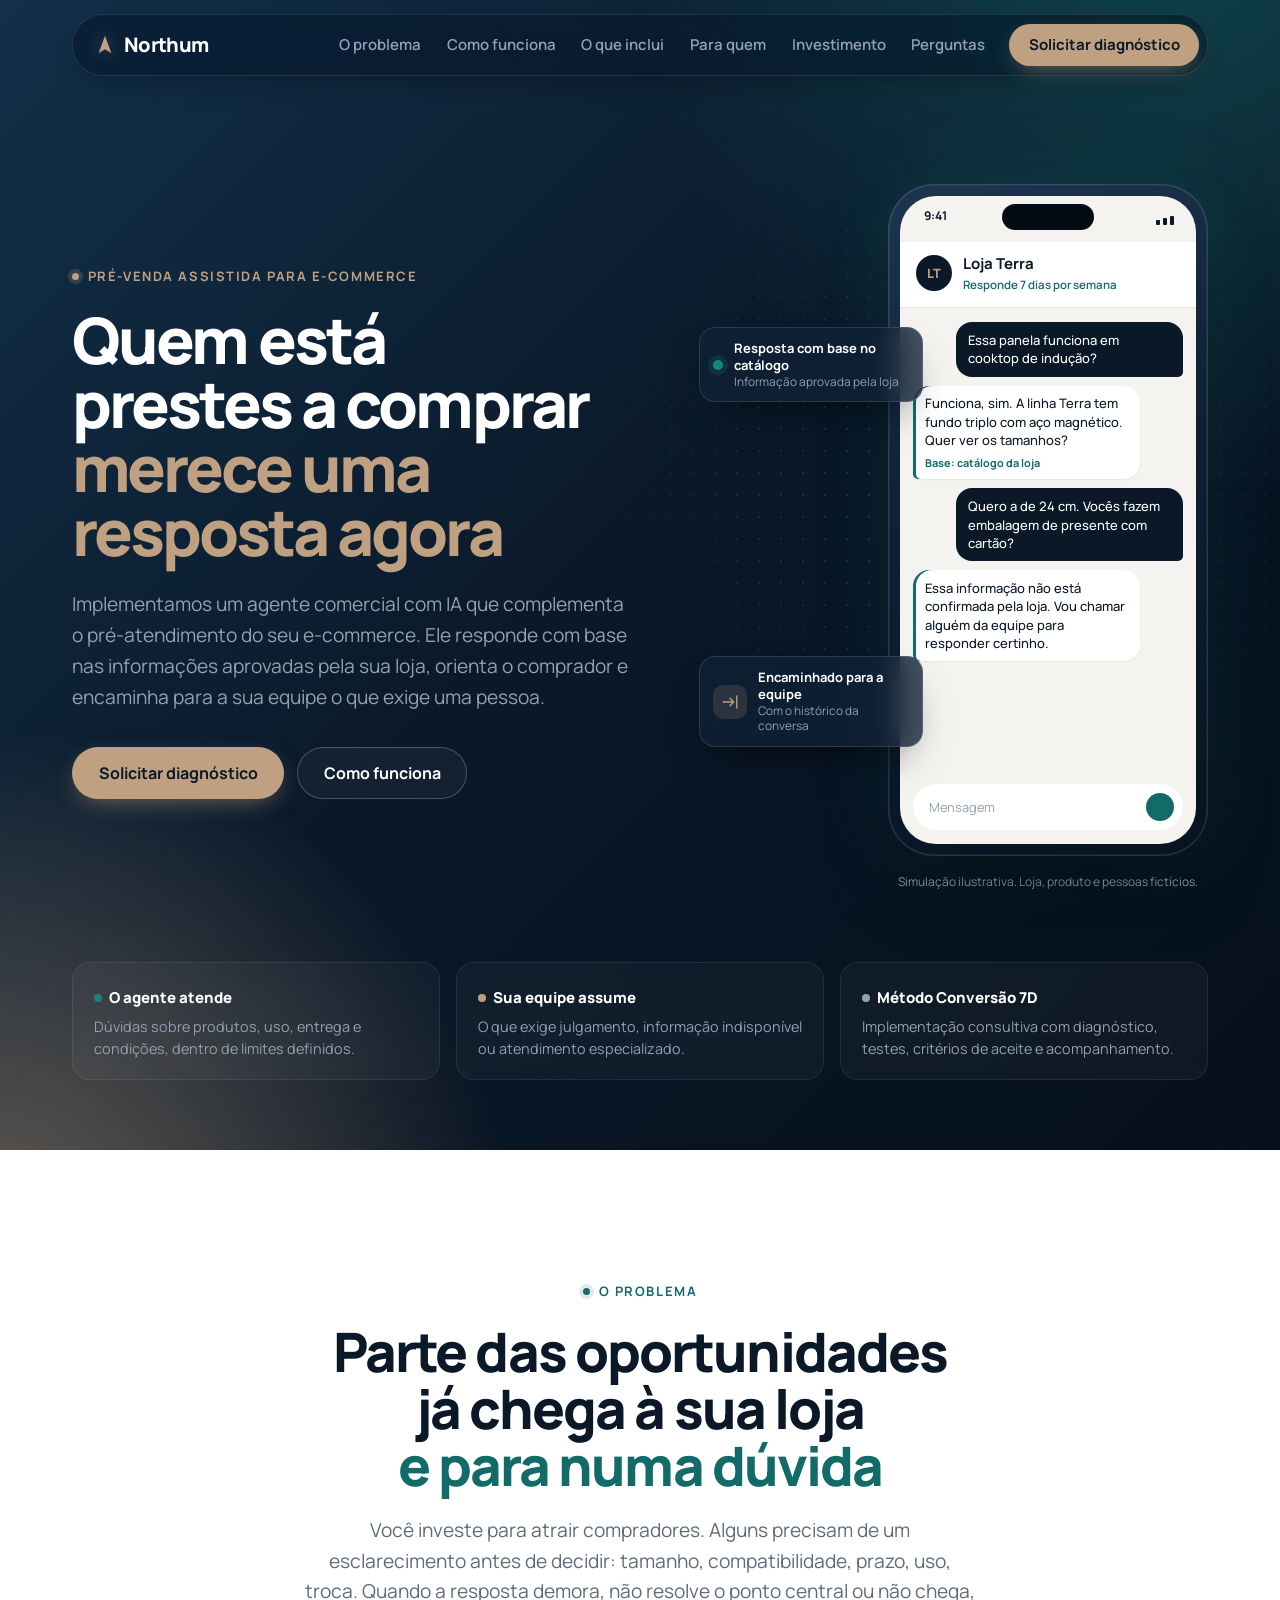
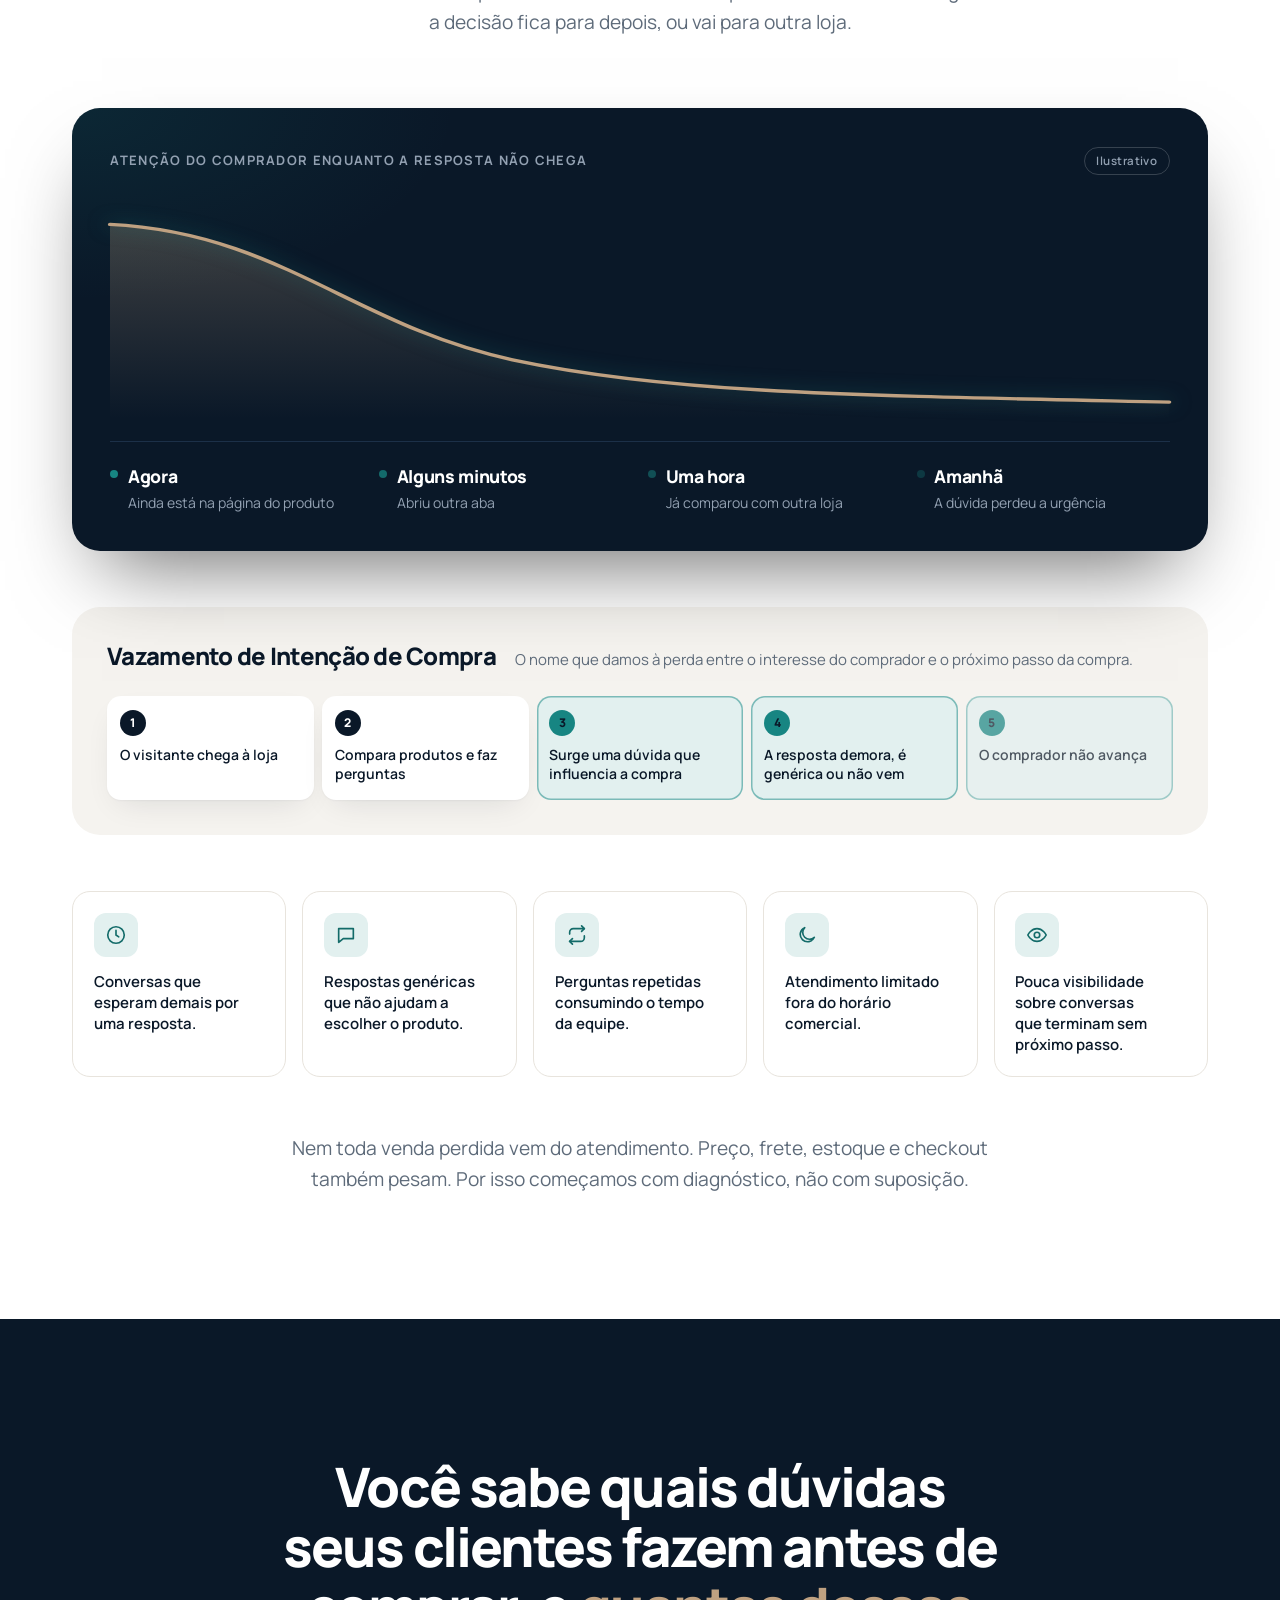
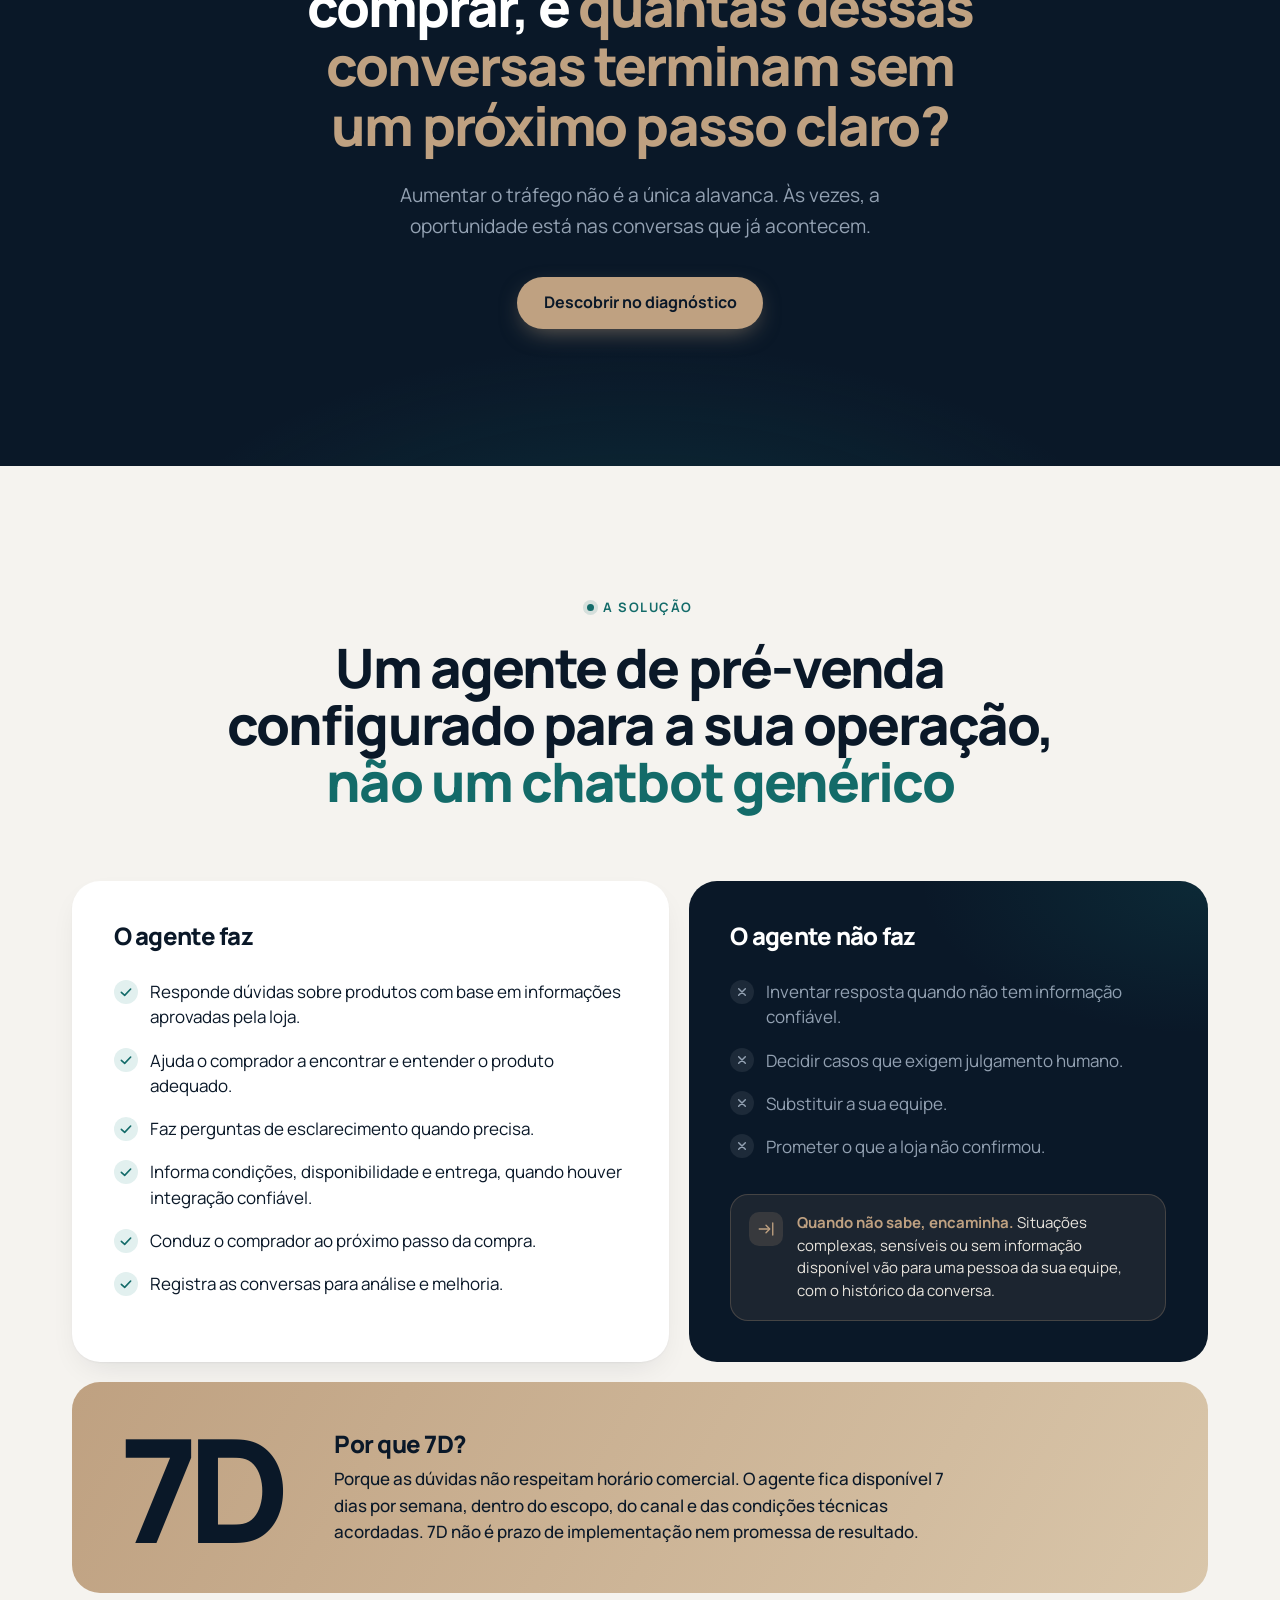
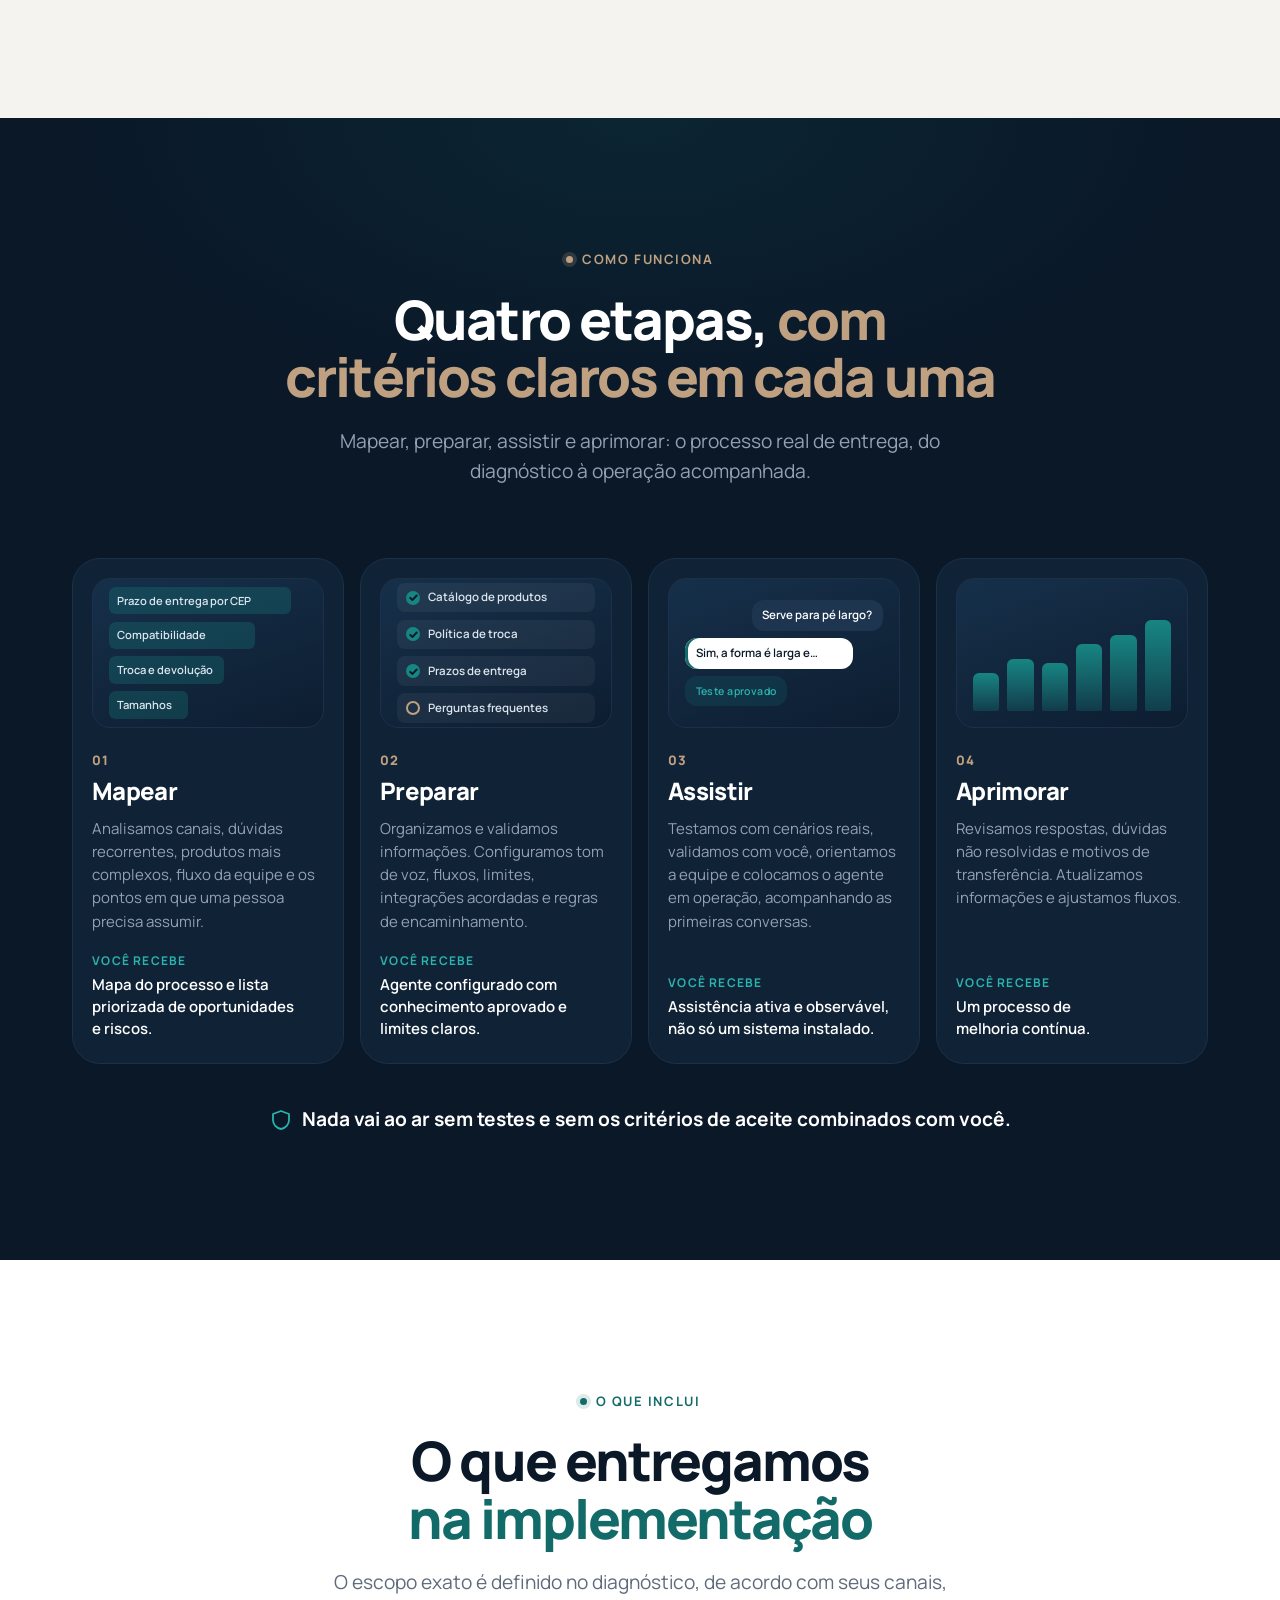
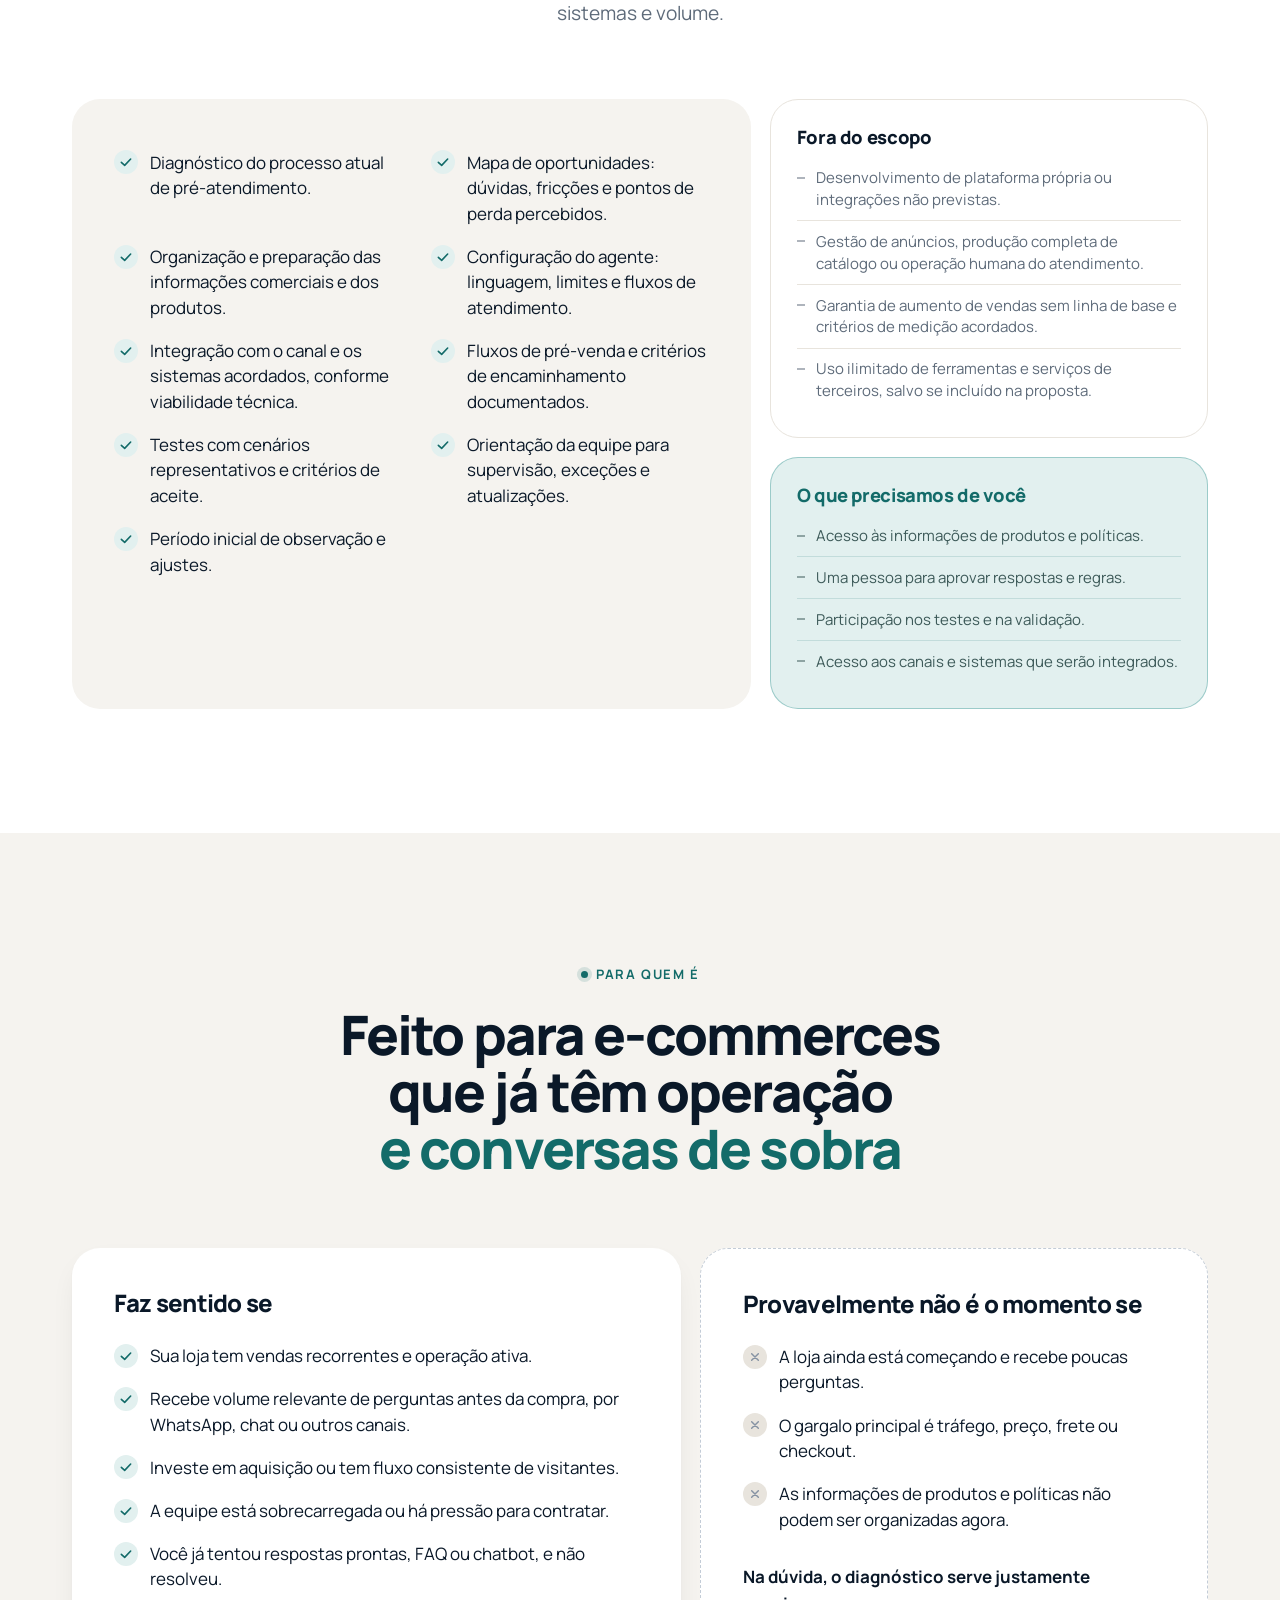
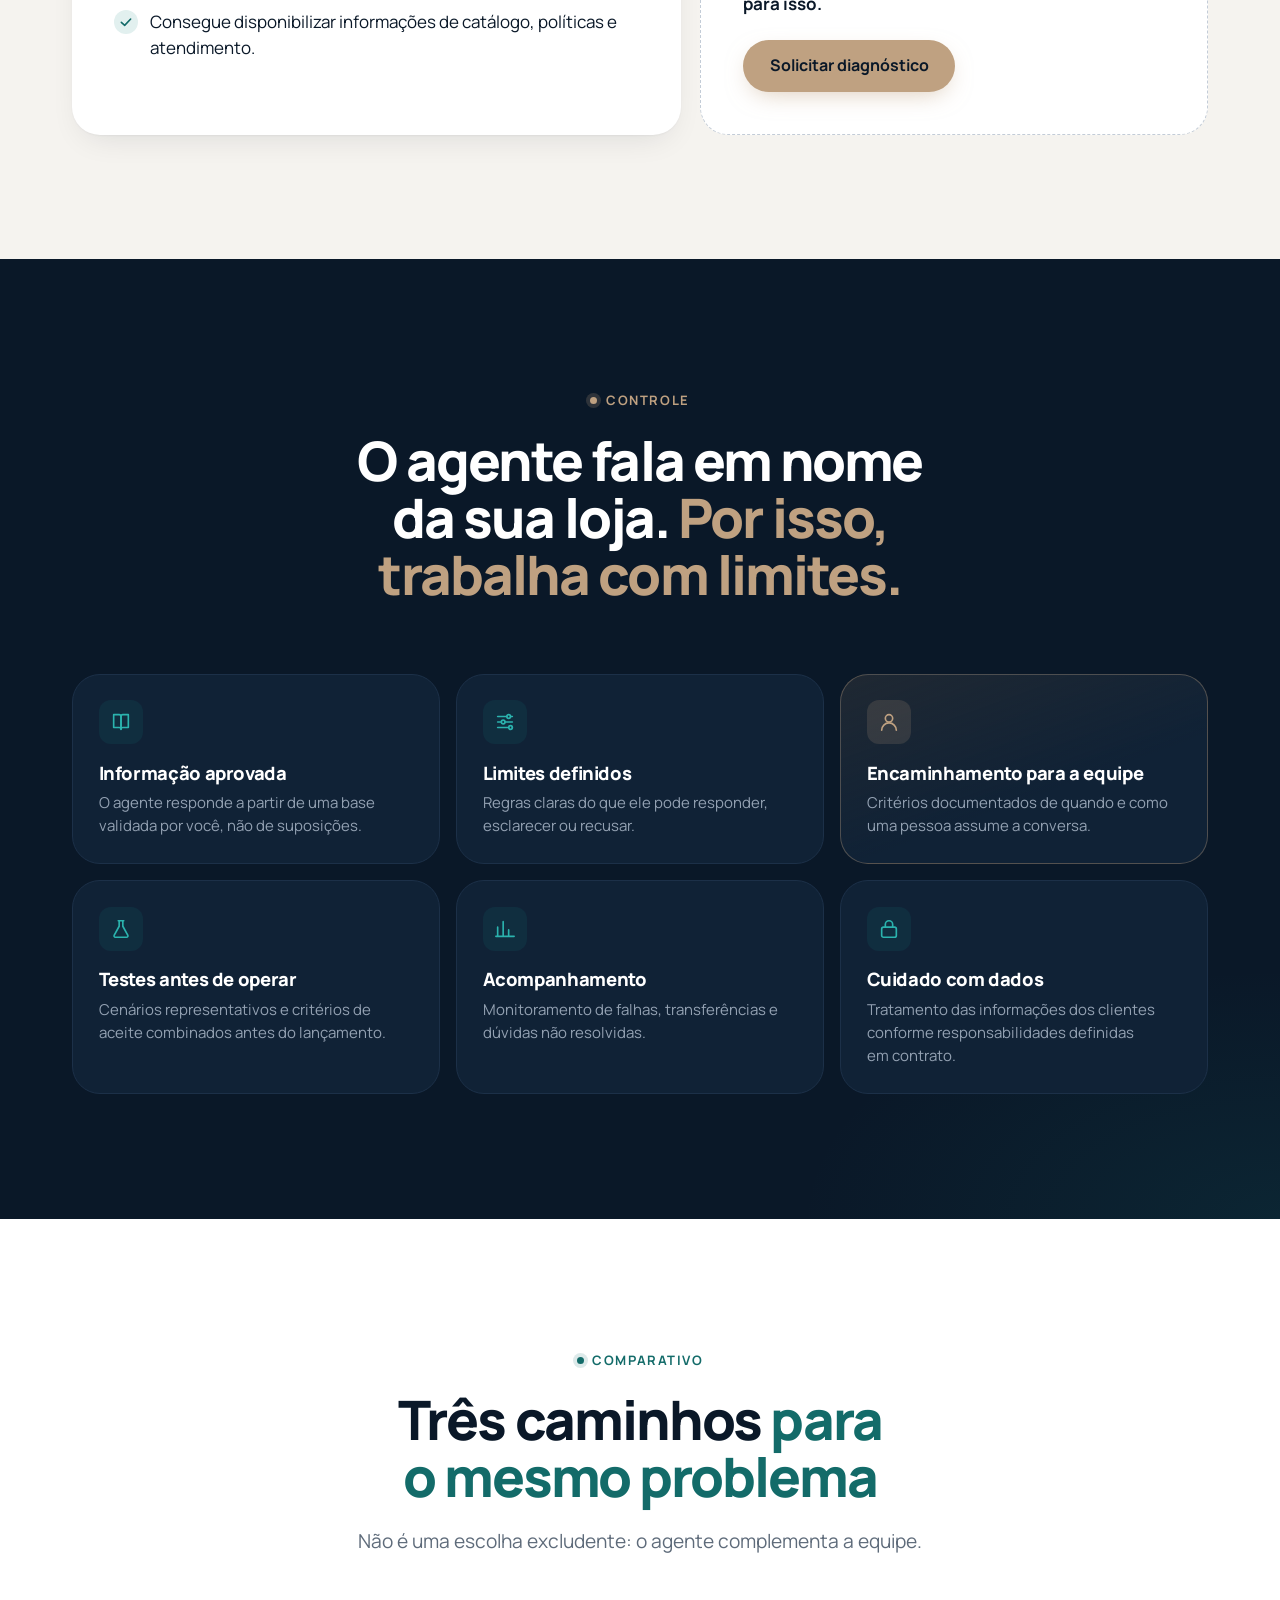
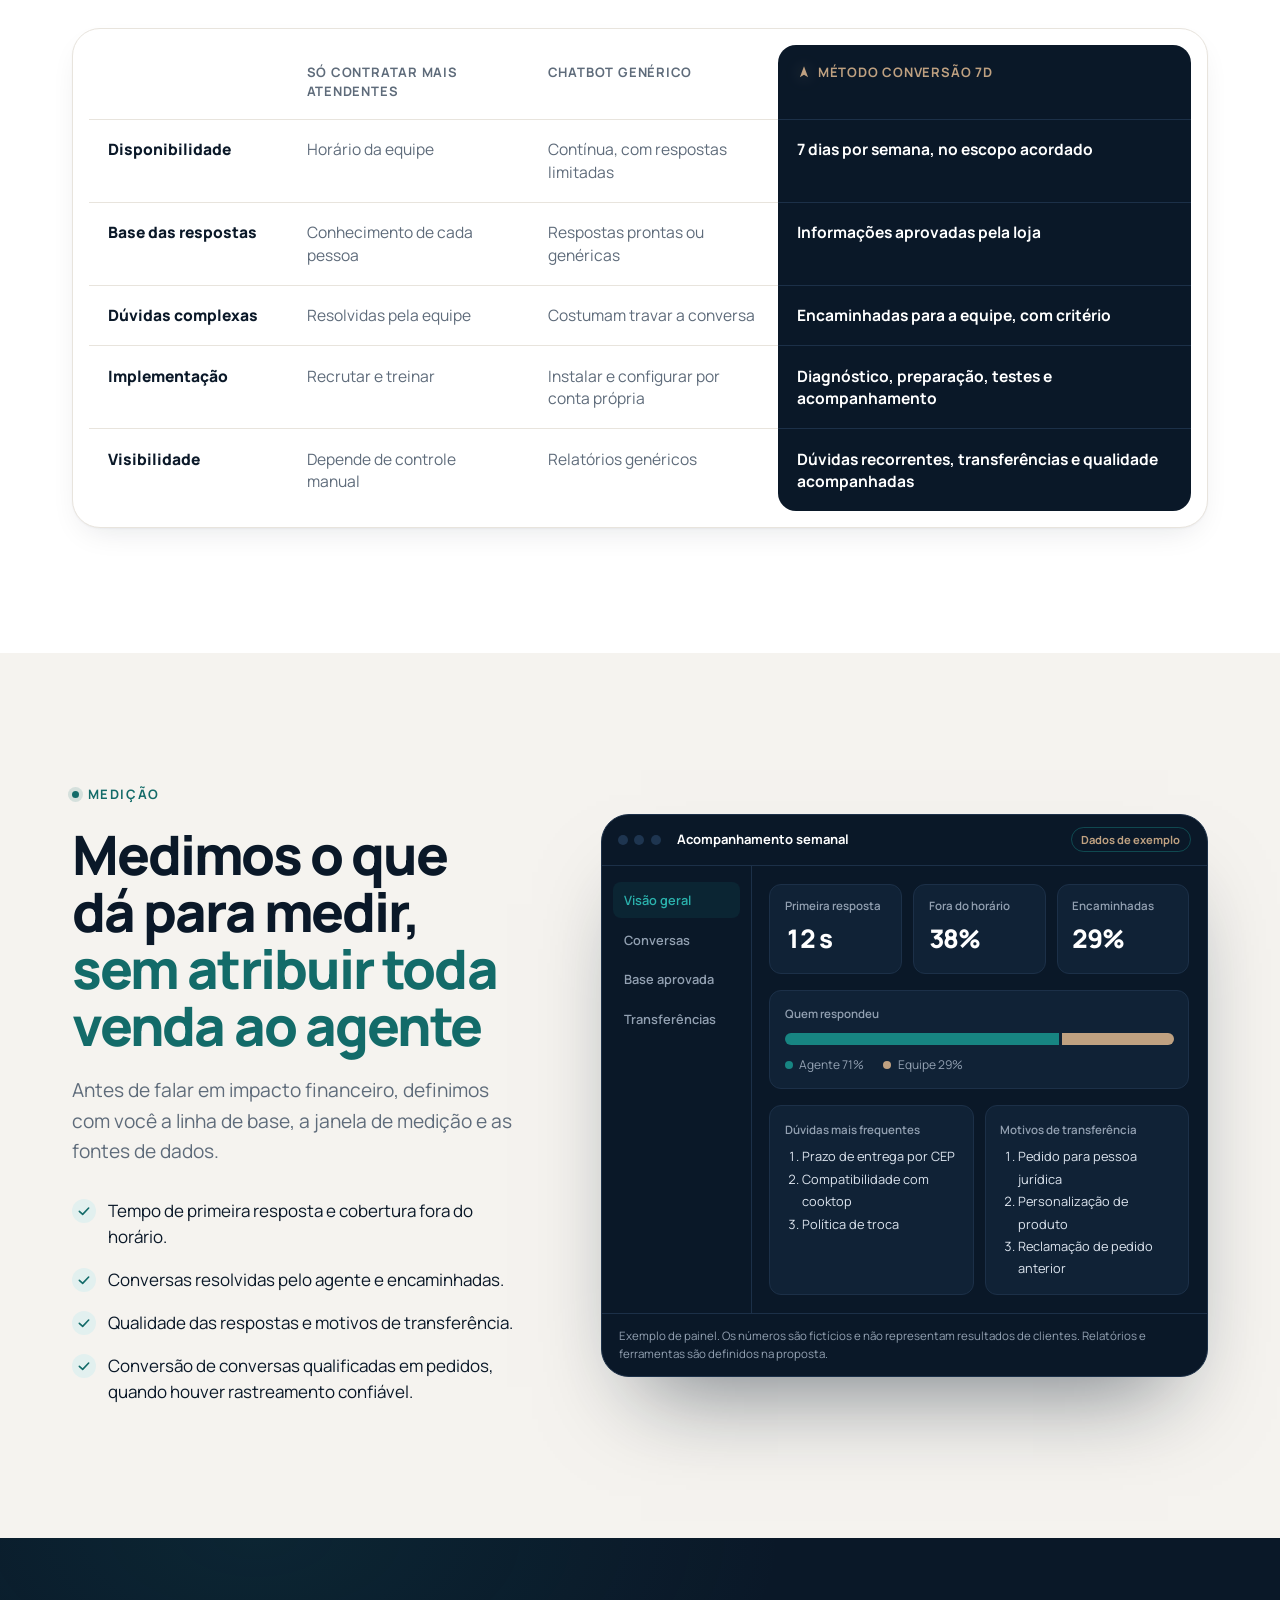
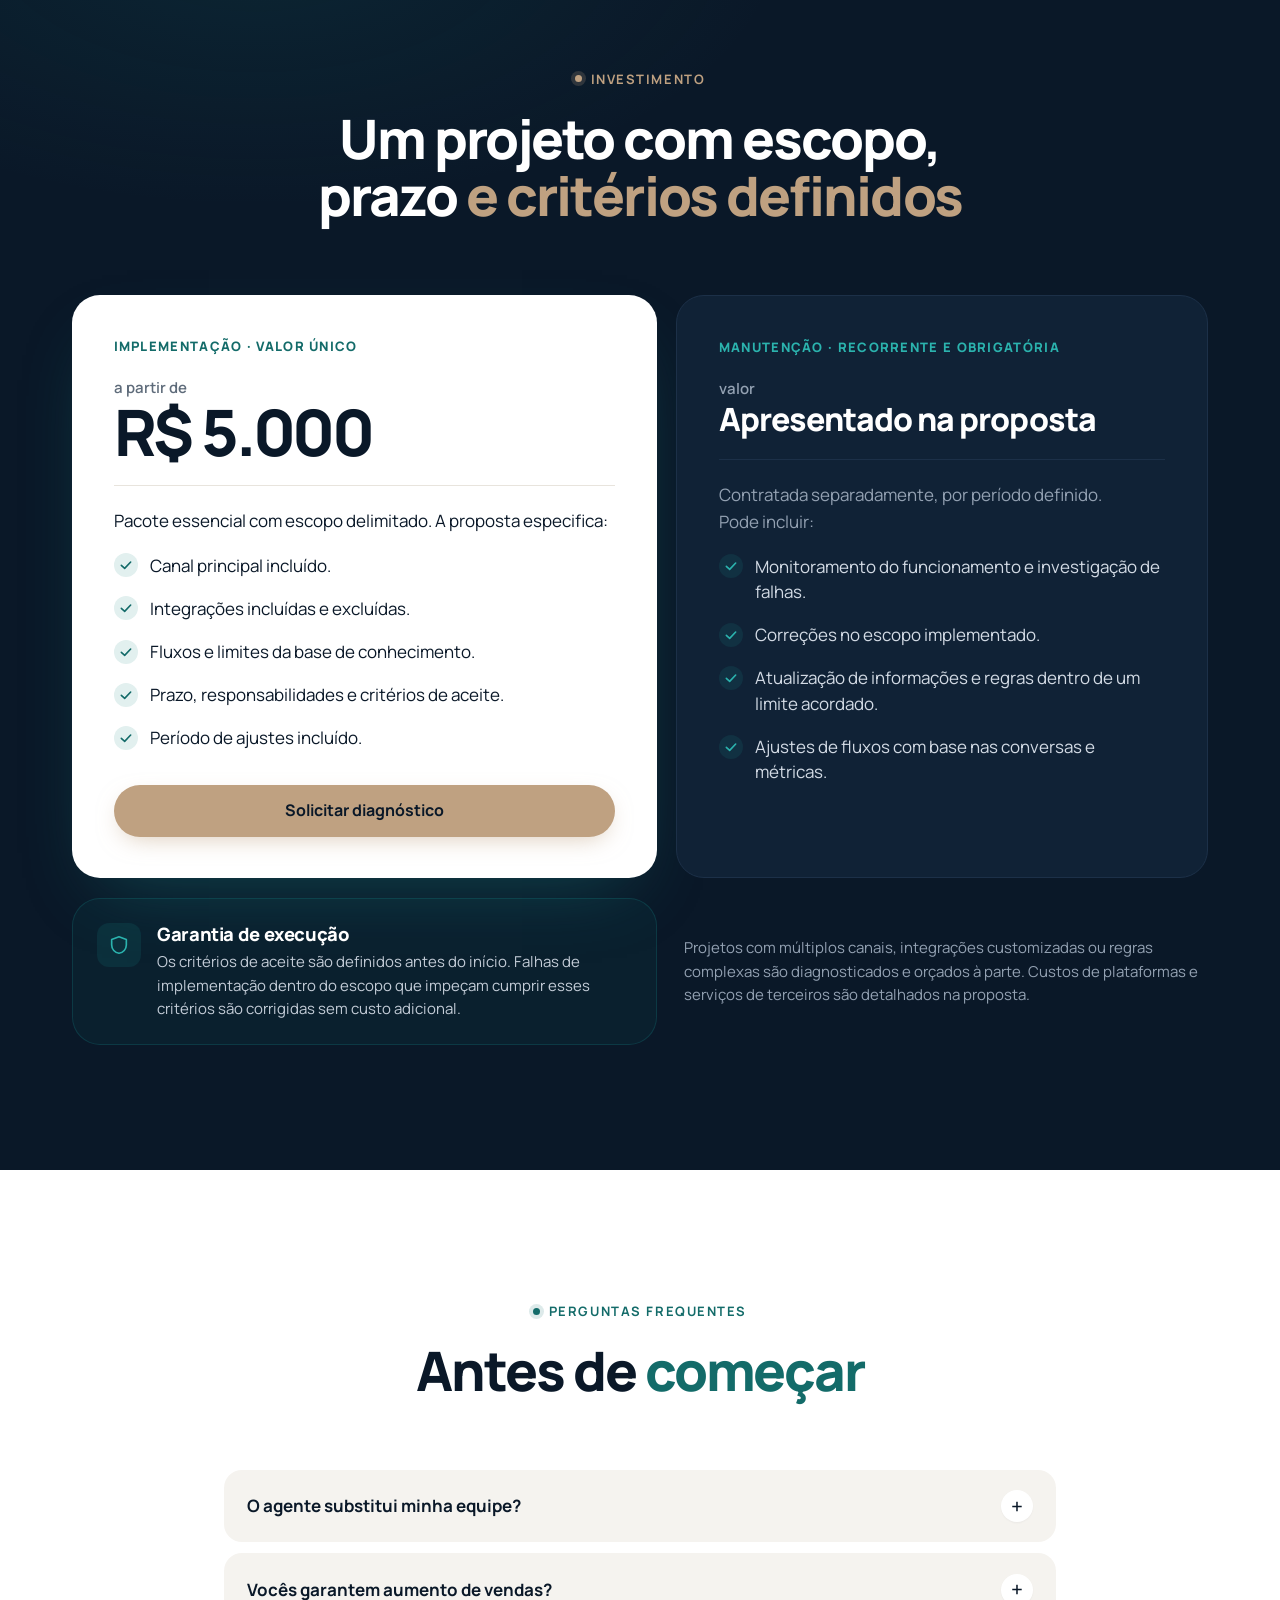
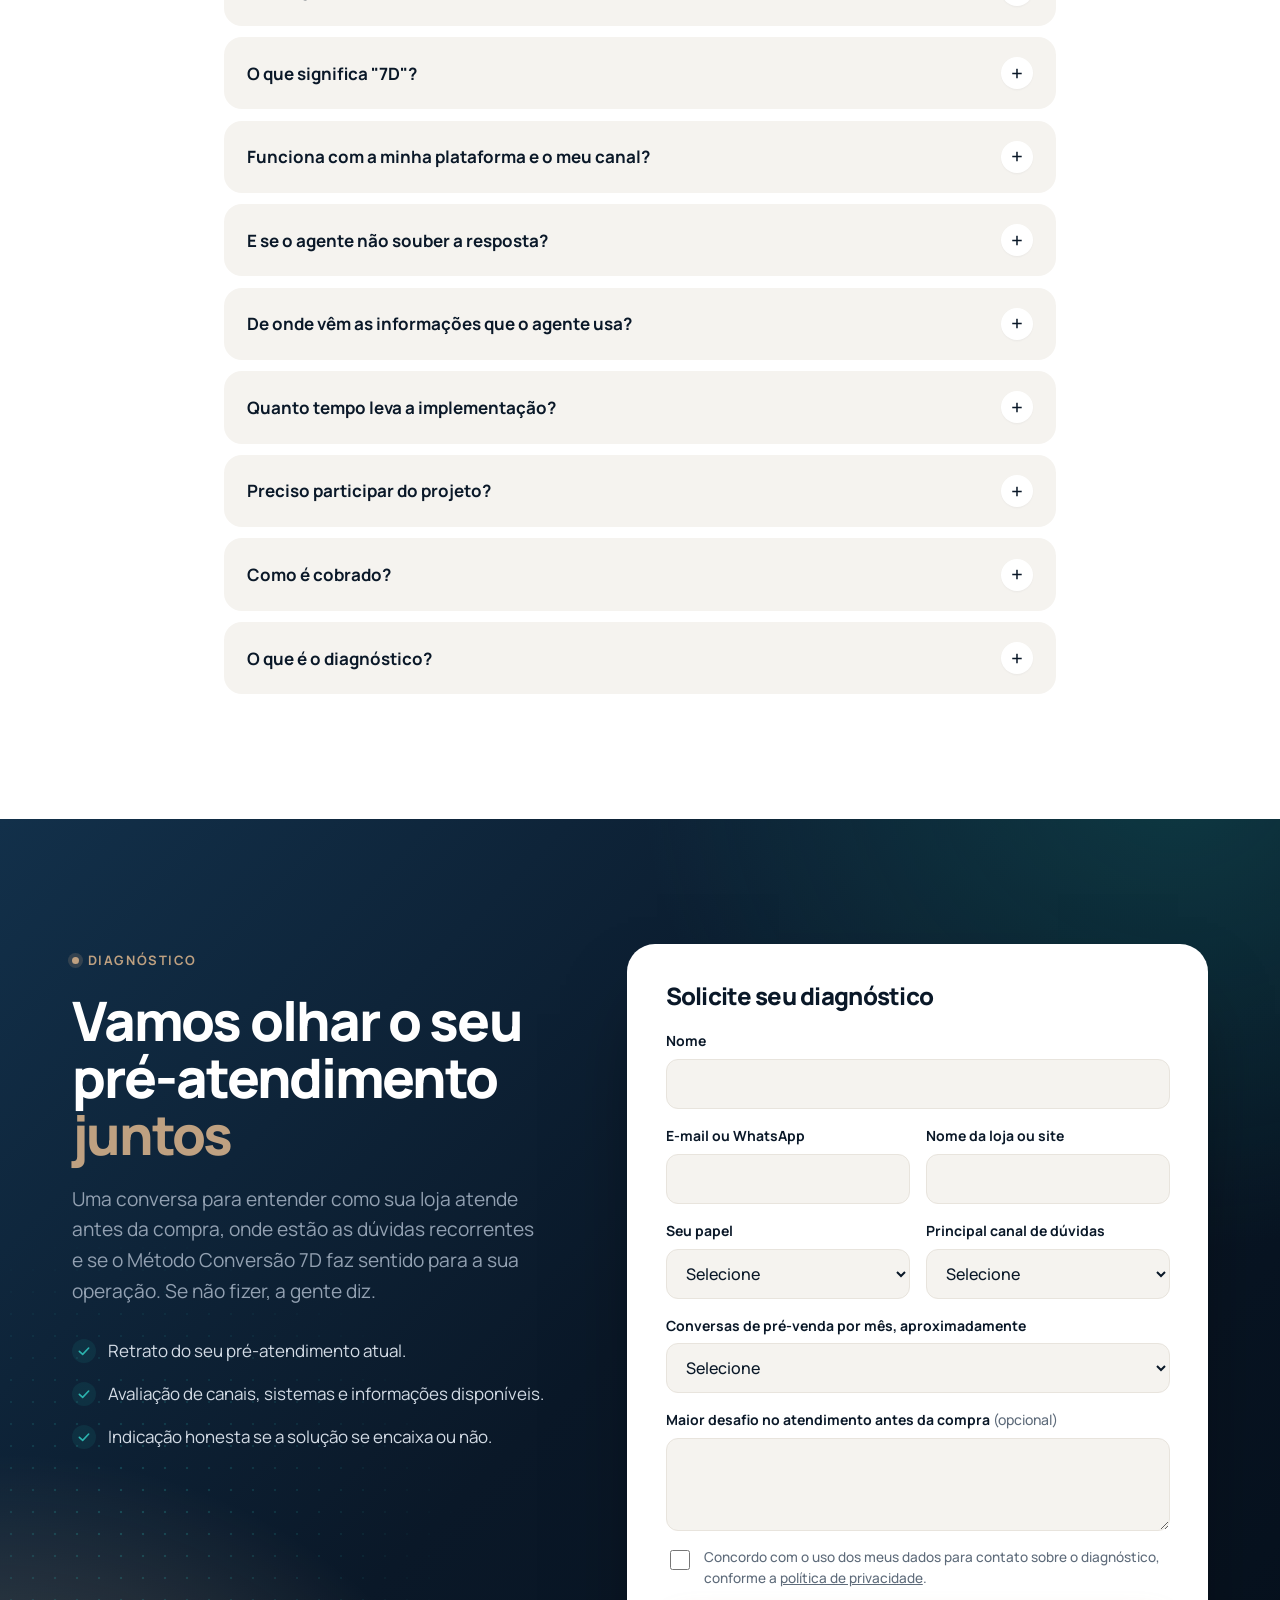
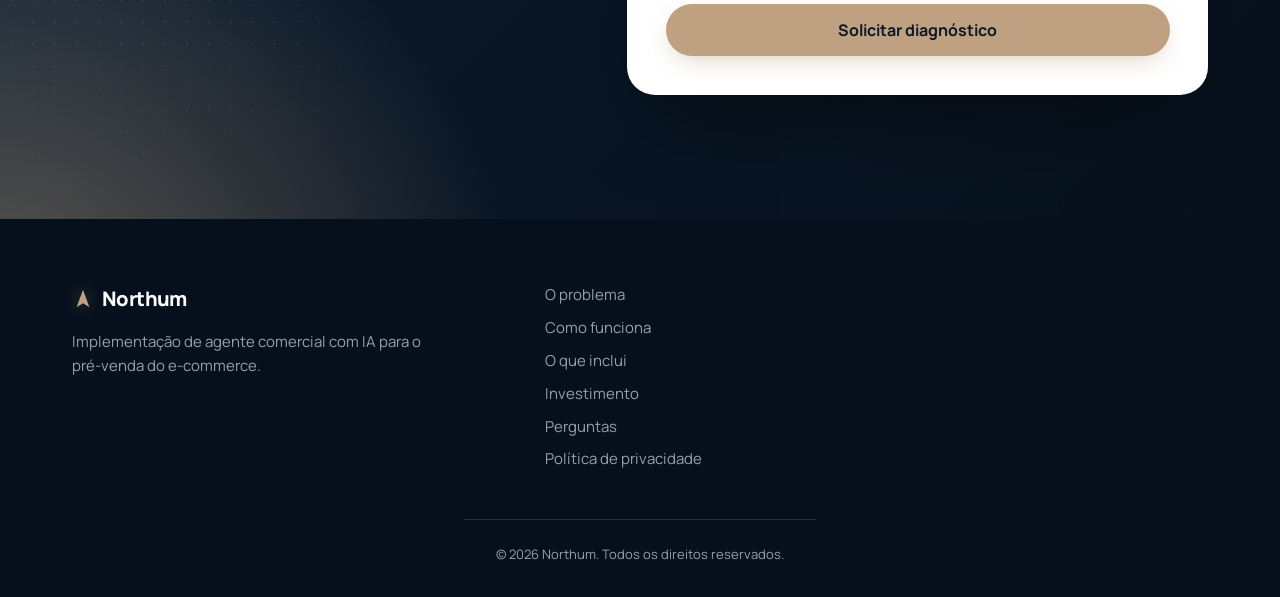
==== index.html @ 6fbc2d67 "first commit Co-Authored-By: Claude Opus 5.5 <noreply@anthropic.com>" ====
<!doctype html>
<html lang="pt-BR">
<head>
  <meta charset="utf-8">
  <meta name="viewport" content="width=device-width, initial-scale=1">
  <title>Método Conversão 7D | Agente de pré-venda com IA para e-commerce</title>
  <meta name="description" content="Implementamos um agente comercial com IA que complementa o pré-atendimento do seu e-commerce: responde dúvidas com base nas informações da loja e encaminha para a equipe o que exige uma pessoa.">
  <meta property="og:title" content="Método Conversão 7D | Pré-venda assistida para e-commerce">
  <meta property="og:description" content="Agente comercial com IA para o pré-venda do e-commerce, com diagnóstico, testes, encaminhamento para a equipe e acompanhamento.">
  <meta property="og:type" content="website">
  <meta property="og:locale" content="pt_BR">
  <meta name="theme-color" content="#0A1828">
  <link rel="icon" href="assets/img/favicon.svg" type="image/svg+xml">
  <link rel="preconnect" href="https://fonts.googleapis.com">
  <link rel="preconnect" href="https://fonts.gstatic.com" crossorigin>
  <link href="https://fonts.googleapis.com/css2?family=Manrope:wght@400;500;600;700;800&display=swap" rel="stylesheet">
  <link rel="stylesheet" href="assets/css/styles.css">
  <script>document.documentElement.classList.add("js");</script>
  <script src="config.js"></script>
</head>
<body>
  <a class="skip" href="#conteudo">Pular para o conteúdo</a>

  <!-- Ícones reutilizáveis -->
  <svg width="0" height="0" style="position:absolute" aria-hidden="true">
    <symbol id="i-check" viewBox="0 0 24 24"><path d="M5 12.5 10 17 19 7.5" fill="none" stroke="currentColor" stroke-width="2.4" stroke-linecap="round" stroke-linejoin="round"/></symbol>
    <symbol id="i-x" viewBox="0 0 24 24"><path d="M7 7l10 10M17 7 7 17" fill="none" stroke="currentColor" stroke-width="2.2" stroke-linecap="round"/></symbol>
    <symbol id="i-clock" viewBox="0 0 24 24"><g fill="none" stroke="currentColor" stroke-width="1.8" stroke-linecap="round"><circle cx="12" cy="12" r="9"/><path d="M12 7v5l3 2"/></g></symbol>
    <symbol id="i-chat" viewBox="0 0 24 24"><path d="M4 5h16v11H9l-5 4z" fill="none" stroke="currentColor" stroke-width="1.8" stroke-linejoin="round"/></symbol>
    <symbol id="i-repeat" viewBox="0 0 24 24"><g fill="none" stroke="currentColor" stroke-width="1.8" stroke-linecap="round" stroke-linejoin="round"><path d="M17 2l3 3-3 3"/><path d="M4 11V9a4 4 0 0 1 4-4h12"/><path d="M7 22l-3-3 3-3"/><path d="M20 13v2a4 4 0 0 1-4 4H4"/></g></symbol>
    <symbol id="i-moon" viewBox="0 0 24 24"><path d="M20 14.5A8 8 0 1 1 9.5 4a6.5 6.5 0 0 0 10.5 10.5z" fill="none" stroke="currentColor" stroke-width="1.8" stroke-linejoin="round"/></symbol>
    <symbol id="i-eye" viewBox="0 0 24 24"><g fill="none" stroke="currentColor" stroke-width="1.8"><path d="M2 12s3.5-7 10-7 10 7 10 7-3.5 7-10 7S2 12 2 12z"/><circle cx="12" cy="12" r="3"/></g></symbol>
    <symbol id="i-book" viewBox="0 0 24 24"><g fill="none" stroke="currentColor" stroke-width="1.8" stroke-linejoin="round"><path d="M4 4h6a2 2 0 0 1 2 2v14a2 2 0 0 0-2-2H4z"/><path d="M20 4h-6a2 2 0 0 0-2 2v14a2 2 0 0 1 2-2h6z"/></g></symbol>
    <symbol id="i-shield" viewBox="0 0 24 24"><path d="M12 3l8 3v6c0 4.5-3.4 8.3-8 9-4.6-.7-8-4.5-8-9V6z" fill="none" stroke="currentColor" stroke-width="1.8" stroke-linejoin="round"/></symbol>
    <symbol id="i-user" viewBox="0 0 24 24"><g fill="none" stroke="currentColor" stroke-width="1.8"><circle cx="12" cy="8" r="4"/><path d="M4 21a8 8 0 0 1 16 0" stroke-linecap="round"/></g></symbol>
    <symbol id="i-flask" viewBox="0 0 24 24"><path d="M9 3h6M10 3v6L4.5 19a1.5 1.5 0 0 0 1.3 2h12.4a1.5 1.5 0 0 0 1.3-2L14 9V3" fill="none" stroke="currentColor" stroke-width="1.8" stroke-linejoin="round" stroke-linecap="round"/></symbol>
    <symbol id="i-chart" viewBox="0 0 24 24"><path d="M4 20V10M10 20V4M16 20v-7M22 20H2" fill="none" stroke="currentColor" stroke-width="1.8" stroke-linecap="round"/></symbol>
    <symbol id="i-lock" viewBox="0 0 24 24"><g fill="none" stroke="currentColor" stroke-width="1.8"><rect x="4" y="10" width="16" height="11" rx="2"/><path d="M8 10V7a4 4 0 0 1 8 0v3"/></g></symbol>
    <symbol id="i-sliders" viewBox="0 0 24 24"><path d="M4 6h10M18 6h2M4 12h4M12 12h8M4 18h12M20 18h0" fill="none" stroke="currentColor" stroke-width="1.8" stroke-linecap="round"/><circle cx="16" cy="6" r="2" fill="none" stroke="currentColor" stroke-width="1.8"/><circle cx="10" cy="12" r="2" fill="none" stroke="currentColor" stroke-width="1.8"/><circle cx="18" cy="18" r="2" fill="none" stroke="currentColor" stroke-width="1.8"/></symbol>
    <symbol id="i-handoff" viewBox="0 0 24 24"><g fill="none" stroke="currentColor" stroke-width="1.8" stroke-linecap="round" stroke-linejoin="round"><path d="M3 12h13"/><path d="M12 7l5 5-5 5"/><path d="M21 4v16"/></g></symbol>
  </svg>

  <header class="site-header" id="topo">
    <div class="header-bar">
      <a class="brand" href="#topo" aria-label="Início">
        <svg class="brand-mark" viewBox="0 0 24 24" aria-hidden="true"><path d="M12 2 19 21 12 16.5 5 21Z"/></svg>
        <span data-config="NOME_EMPRESA">Northum</span>
      </a>
      <nav class="nav" id="menu" aria-label="Principal">
        <a href="#problema">O problema</a>
        <a href="#como-funciona">Como funciona</a>
        <a href="#inclui">O que inclui</a>
        <a href="#para-quem">Para quem</a>
        <a href="#investimento">Investimento</a>
        <a href="#perguntas">Perguntas</a>
      </nav>
      <a class="btn btn-primary btn-sm header-cta" href="#diagnostico" data-cta="header">Solicitar diagnóstico</a>
      <button class="nav-toggle" aria-expanded="false" aria-controls="menu" aria-label="Abrir menu"><span></span><span></span></button>
    </div>
  </header>

  <main id="conteudo">

    <!-- ================= HERO ================= -->
    <section class="hero">
      <div class="hero-dots" aria-hidden="true"></div>
      <div class="wrap hero-grid">
        <div class="hero-copy">
          <p class="eyebrow">Pré-venda assistida para e-commerce</p>
          <h1>Quem está prestes a comprar <span class="hl">merece uma resposta agora</span></h1>
          <p class="lead">Implementamos um agente comercial com IA que complementa o pré-atendimento do seu e-commerce. Ele responde com base nas informações aprovadas pela sua loja, orienta o comprador e encaminha para a sua equipe o que exige uma pessoa.</p>
          <div class="actions">
            <a class="btn btn-primary" href="#diagnostico" data-cta="hero">Solicitar diagnóstico</a>
            <a class="btn btn-ghost" href="#como-funciona">Como funciona</a>
          </div>
        </div>

        <div class="hero-visual">
          <div class="phone" role="img" aria-label="Simulação de conversa de pré-venda: o agente responde uma dúvida com base no catálogo e encaminha outra para uma pessoa da equipe">
            <div class="phone-notch"></div>
            <div class="phone-status"><span>9:41</span><span class="ps-icons"><i></i><i></i><i></i></span></div>
            <div class="phone-app">
              <div class="pa-head">
                <span class="pa-avatar">LT</span>
                <div><b>Loja Terra</b><small>Responde 7 dias por semana</small></div>
              </div>
              <ol class="chat-log" id="chat-log">
                <li class="msg msg-buyer">Essa panela funciona em cooktop de indução?</li>
                <li class="msg msg-agent">Funciona, sim. A linha Terra tem fundo triplo com aço magnético. Quer ver os tamanhos?<span class="tag">Base: catálogo da loja</span></li>
                <li class="msg msg-buyer">Quero a de 24 cm. Vocês fazem embalagem de presente com cartão?</li>
                <li class="msg msg-agent">Essa informação não está confirmada pela loja. Vou chamar alguém da equipe para responder certinho.</li>
                <li class="handoff"><span>Marina, da equipe, assumiu</span></li>
                <li class="msg msg-team">Oi! Fazemos, sim. O cartão sai com a mensagem que você escrever no checkout.</li>
              </ol>
              <div class="pa-input"><span>Mensagem</span><i></i></div>
            </div>
          </div>

          <div class="float-card fc-top" aria-hidden="true">
            <span class="fc-dot fc-agent"></span>
            <div><b>Resposta com base no catálogo</b><small>Informação aprovada pela loja</small></div>
          </div>
          <div class="float-card fc-bottom" aria-hidden="true">
            <span class="fc-ico"><svg><use href="#i-handoff"/></svg></span>
            <div><b>Encaminhado para a equipe</b><small>Com o histórico da conversa</small></div>
          </div>
          <p class="visual-note">Simulação ilustrativa. Loja, produto e pessoas fictícios.</p>
        </div>
      </div>

      <div class="wrap hero-cards">
        <div class="glass-card">
          <span class="gc-label gc-agent">O agente atende</span>
          <p>Dúvidas sobre produtos, uso, entrega e condições, dentro de limites definidos.</p>
        </div>
        <div class="glass-card">
          <span class="gc-label gc-team">Sua equipe assume</span>
          <p>O que exige julgamento, informação indisponível ou atendimento especializado.</p>
        </div>
        <div class="glass-card">
          <span class="gc-label">Método Conversão 7D</span>
          <p>Implementação consultiva com diagnóstico, testes, critérios de aceite e acompanhamento.</p>
        </div>
      </div>
    </section>

    <!-- ================= PROBLEMA ================= -->
    <section class="section white" id="problema">
      <div class="wrap">
        <div class="head-center reveal">
          <p class="eyebrow eyebrow-dark">O problema</p>
          <h2>Parte das oportunidades já chega à sua loja <span class="hl">e para numa dúvida</span></h2>
          <p>Você investe para atrair compradores. Alguns precisam de um esclarecimento antes de decidir: tamanho, compatibilidade, prazo, uso, troca. Quando a resposta demora, não resolve o ponto central ou não chega, a decisão fica para depois, ou vai para outra loja.</p>
        </div>

        <div class="curve-card reveal">
          <div class="cc-head">
            <span>Atenção do comprador enquanto a resposta não chega</span>
            <span class="pill">Ilustrativo</span>
          </div>
          <svg class="curve" viewBox="0 0 1000 260" preserveAspectRatio="none" aria-hidden="true">
            <defs>
              <linearGradient id="cg" x1="0" y1="0" x2="0" y2="1">
                <stop offset="0" stop-color="#BFA181" stop-opacity=".28"/>
                <stop offset="1" stop-color="#BFA181" stop-opacity="0"/>
              </linearGradient>
            </defs>
            <path d="M0 30 C 160 40, 230 150, 380 190 S 700 232, 1000 240 L1000 260 L0 260 Z" fill="url(#cg)"/>
            <path class="curve-line" d="M0 30 C 160 40, 230 150, 380 190 S 700 232, 1000 240" fill="none" stroke="#BFA181" stroke-width="4" stroke-linecap="round"/>
          </svg>
          <ol class="curve-points">
            <li><b>Agora</b><span>Ainda está na página do produto</span></li>
            <li><b>Alguns minutos</b><span>Abriu outra aba</span></li>
            <li><b>Uma hora</b><span>Já comparou com outra loja</span></li>
            <li><b>Amanhã</b><span>A dúvida perdeu a urgência</span></li>
          </ol>
        </div>

        <div class="leak reveal">
          <div class="leak-title">
            <h3>Vazamento de Intenção de Compra</h3>
            <p>O nome que damos à perda entre o interesse do comprador e o próximo passo da compra.</p>
          </div>
          <ol class="leak-track">
            <li><span>1</span>O visitante chega à loja</li>
            <li><span>2</span>Compara produtos e faz perguntas</li>
            <li class="lz"><span>3</span>Surge uma dúvida que influencia a compra</li>
            <li class="lz"><span>4</span>A resposta demora, é genérica ou não vem</li>
            <li class="lz lz-end"><span>5</span>O comprador não avança</li>
          </ol>
        </div>

        <div class="symptoms">
          <div class="sym reveal"><span class="ico"><svg><use href="#i-clock"/></svg></span><p>Conversas que esperam demais por uma resposta.</p></div>
          <div class="sym reveal"><span class="ico"><svg><use href="#i-chat"/></svg></span><p>Respostas genéricas que não ajudam a escolher o produto.</p></div>
          <div class="sym reveal"><span class="ico"><svg><use href="#i-repeat"/></svg></span><p>Perguntas repetidas consumindo o tempo da equipe.</p></div>
          <div class="sym reveal"><span class="ico"><svg><use href="#i-moon"/></svg></span><p>Atendimento limitado fora do horário comercial.</p></div>
          <div class="sym reveal"><span class="ico"><svg><use href="#i-eye"/></svg></span><p>Pouca visibilidade sobre conversas que terminam sem próximo passo.</p></div>
        </div>

        <p class="honest reveal">Nem toda venda perdida vem do atendimento. Preço, frete, estoque e checkout também pesam. Por isso começamos com diagnóstico, não com suposição.</p>
      </div>
    </section>

    <!-- ================= PERGUNTA ================= -->
    <section class="question">
      <div class="wrap reveal">
        <p class="question-text">Você sabe quais dúvidas seus clientes fazem antes de comprar, e <span class="hl">quantas dessas conversas terminam sem um próximo passo claro?</span></p>
        <p class="question-sub">Aumentar o tráfego não é a única alavanca. Às vezes, a oportunidade está nas conversas que já acontecem.</p>
        <a class="btn btn-primary" href="#diagnostico" data-cta="pergunta">Descobrir no diagnóstico</a>
      </div>
    </section>

    <!-- ================= SOLUÇÃO ================= -->
    <section class="section soft" id="solucao">
      <div class="wrap">
        <div class="head-center reveal">
          <p class="eyebrow eyebrow-dark">A solução</p>
          <h2>Um agente de pré-venda configurado para a sua operação, <span class="hl">não um chatbot genérico</span></h2>
        </div>

        <div class="does">
          <article class="does-card does-yes reveal">
            <h3>O agente faz</h3>
            <ul class="ticks">
              <li><svg><use href="#i-check"/></svg>Responde dúvidas sobre produtos com base em informações aprovadas pela loja.</li>
              <li><svg><use href="#i-check"/></svg>Ajuda o comprador a encontrar e entender o produto adequado.</li>
              <li><svg><use href="#i-check"/></svg>Faz perguntas de esclarecimento quando precisa.</li>
              <li><svg><use href="#i-check"/></svg>Informa condições, disponibilidade e entrega, quando houver integração confiável.</li>
              <li><svg><use href="#i-check"/></svg>Conduz o comprador ao próximo passo da compra.</li>
              <li><svg><use href="#i-check"/></svg>Registra as conversas para análise e melhoria.</li>
            </ul>
          </article>
          <article class="does-card does-no reveal">
            <h3>O agente não faz</h3>
            <ul class="ticks ticks-x">
              <li><svg><use href="#i-x"/></svg>Inventar resposta quando não tem informação confiável.</li>
              <li><svg><use href="#i-x"/></svg>Decidir casos que exigem julgamento humano.</li>
              <li><svg><use href="#i-x"/></svg>Substituir a sua equipe.</li>
              <li><svg><use href="#i-x"/></svg>Prometer o que a loja não confirmou.</li>
            </ul>
            <div class="does-close">
              <span class="fc-ico"><svg><use href="#i-handoff"/></svg></span>
              <p><b>Quando não sabe, encaminha.</b> Situações complexas, sensíveis ou sem informação disponível vão para uma pessoa da sua equipe, com o histórico da conversa.</p>
            </div>
          </article>
        </div>

        <div class="band-7d reveal">
          <span class="big-7d" aria-hidden="true">7D</span>
          <div>
            <h3>Por que 7D?</h3>
            <p>Porque as dúvidas não respeitam horário comercial. O agente fica disponível 7 dias por semana, dentro do escopo, do canal e das condições técnicas acordadas. 7D não é prazo de implementação nem promessa de resultado.</p>
          </div>
        </div>
      </div>
    </section>

    <!-- ================= MÉTODO ================= -->
    <section class="section dark" id="como-funciona">
      <div class="wrap">
        <div class="head-center reveal">
          <p class="eyebrow">Como funciona</p>
          <h2>Quatro etapas, <span class="hl">com critérios claros em cada uma</span></h2>
          <p>Mapear, preparar, assistir e aprimorar: o processo real de entrega, do diagnóstico à operação acompanhada.</p>
        </div>

        <ol class="steps">
          <li class="step reveal">
            <div class="step-visual" aria-hidden="true">
              <div class="sv-map">
                <span style="--w:92%">Prazo de entrega por CEP</span>
                <span style="--w:74%">Compatibilidade</span>
                <span style="--w:58%">Troca e devolução</span>
                <span style="--w:40%">Tamanhos</span>
              </div>
            </div>
            <span class="step-n">01</span>
            <h3>Mapear</h3>
            <p>Analisamos canais, dúvidas recorrentes, produtos mais complexos, fluxo da equipe e os pontos em que uma pessoa precisa assumir.</p>
            <p class="step-out"><b>Você recebe</b>Mapa do processo e lista priorizada de oportunidades e riscos.</p>
          </li>
          <li class="step reveal">
            <div class="step-visual" aria-hidden="true">
              <div class="sv-kb">
                <span><i class="ok"></i>Catálogo de produtos</span>
                <span><i class="ok"></i>Política de troca</span>
                <span><i class="ok"></i>Prazos de entrega</span>
                <span><i class="wait"></i>Perguntas frequentes</span>
              </div>
            </div>
            <span class="step-n">02</span>
            <h3>Preparar</h3>
            <p>Organizamos e validamos informações. Configuramos tom de voz, fluxos, limites, integrações acordadas e regras de encaminhamento.</p>
            <p class="step-out"><b>Você recebe</b>Agente configurado com conhecimento aprovado e limites claros.</p>
          </li>
          <li class="step reveal">
            <div class="step-visual" aria-hidden="true">
              <div class="sv-chat">
                <span class="b">Serve para pé largo?</span>
                <span class="a">Sim, a forma é larga e…</span>
                <span class="t">Teste aprovado</span>
              </div>
            </div>
            <span class="step-n">03</span>
            <h3>Assistir</h3>
            <p>Testamos com cenários reais, validamos com você, orientamos a equipe e colocamos o agente em operação, acompanhando as primeiras conversas.</p>
            <p class="step-out"><b>Você recebe</b>Assistência ativa e observável, não só um sistema instalado.</p>
          </li>
          <li class="step reveal">
            <div class="step-visual" aria-hidden="true">
              <div class="sv-bars"><i style="--h:35%"></i><i style="--h:48%"></i><i style="--h:44%"></i><i style="--h:62%"></i><i style="--h:70%"></i><i style="--h:84%"></i></div>
            </div>
            <span class="step-n">04</span>
            <h3>Aprimorar</h3>
            <p>Revisamos respostas, dúvidas não resolvidas e motivos de transferência. Atualizamos informações e ajustamos fluxos.</p>
            <p class="step-out"><b>Você recebe</b>Um processo de melhoria contínua.</p>
          </li>
        </ol>
        <p class="steps-note reveal"><svg><use href="#i-shield"/></svg>Nada vai ao ar sem testes e sem os critérios de aceite combinados com você.</p>
      </div>
    </section>

    <!-- ================= O QUE INCLUI ================= -->
    <section class="section white" id="inclui">
      <div class="wrap">
        <div class="head-center reveal">
          <p class="eyebrow eyebrow-dark">O que inclui</p>
          <h2>O que entregamos <span class="hl">na implementação</span></h2>
          <p>O escopo exato é definido no diagnóstico, de acordo com seus canais, sistemas e volume.</p>
        </div>
        <div class="scope">
          <div class="scope-main reveal">
            <ul class="ticks ticks-2col">
              <li><svg><use href="#i-check"/></svg>Diagnóstico do processo atual de pré-atendimento.</li>
              <li><svg><use href="#i-check"/></svg>Mapa de oportunidades: dúvidas, fricções e pontos de perda percebidos.</li>
              <li><svg><use href="#i-check"/></svg>Organização e preparação das informações comerciais e dos produtos.</li>
              <li><svg><use href="#i-check"/></svg>Configuração do agente: linguagem, limites e fluxos de atendimento.</li>
              <li><svg><use href="#i-check"/></svg>Integração com o canal e os sistemas acordados, conforme viabilidade técnica.</li>
              <li><svg><use href="#i-check"/></svg>Fluxos de pré-venda e critérios de encaminhamento documentados.</li>
              <li><svg><use href="#i-check"/></svg>Testes com cenários representativos e critérios de aceite.</li>
              <li><svg><use href="#i-check"/></svg>Orientação da equipe para supervisão, exceções e atualizações.</li>
              <li><svg><use href="#i-check"/></svg>Período inicial de observação e ajustes.</li>
            </ul>
          </div>
          <div class="scope-side">
            <div class="mini-card reveal">
              <h3>Fora do escopo</h3>
              <ul class="dash">
                <li>Desenvolvimento de plataforma própria ou integrações não previstas.</li>
                <li>Gestão de anúncios, produção completa de catálogo ou operação humana do atendimento.</li>
                <li>Garantia de aumento de vendas sem linha de base e critérios de medição acordados.</li>
                <li>Uso ilimitado de ferramentas e serviços de terceiros, salvo se incluído na proposta.</li>
              </ul>
            </div>
            <div class="mini-card mini-amber reveal">
              <h3>O que precisamos de você</h3>
              <ul class="dash">
                <li>Acesso às informações de produtos e políticas.</li>
                <li>Uma pessoa para aprovar respostas e regras.</li>
                <li>Participação nos testes e na validação.</li>
                <li>Acesso aos canais e sistemas que serão integrados.</li>
              </ul>
            </div>
          </div>
        </div>
      </div>
    </section>

    <!-- ================= PARA QUEM ================= -->
    <section class="section soft" id="para-quem">
      <div class="wrap">
        <div class="head-center reveal">
          <p class="eyebrow eyebrow-dark">Para quem é</p>
          <h2>Feito para e-commerces que já têm operação <span class="hl">e conversas de sobra</span></h2>
        </div>
        <div class="fit">
          <article class="fit-card fit-yes reveal">
            <h3>Faz sentido se</h3>
            <ul class="ticks">
              <li><svg><use href="#i-check"/></svg>Sua loja tem vendas recorrentes e operação ativa.</li>
              <li><svg><use href="#i-check"/></svg>Recebe volume relevante de perguntas antes da compra, por WhatsApp, chat ou outros canais.</li>
              <li><svg><use href="#i-check"/></svg>Investe em aquisição ou tem fluxo consistente de visitantes.</li>
              <li><svg><use href="#i-check"/></svg>A equipe está sobrecarregada ou há pressão para contratar.</li>
              <li><svg><use href="#i-check"/></svg>Você já tentou respostas prontas, FAQ ou chatbot, e não resolveu.</li>
              <li><svg><use href="#i-check"/></svg>Consegue disponibilizar informações de catálogo, políticas e atendimento.</li>
            </ul>
          </article>
          <article class="fit-card fit-no reveal">
            <h3>Provavelmente não é o momento se</h3>
            <ul class="ticks ticks-x">
              <li><svg><use href="#i-x"/></svg>A loja ainda está começando e recebe poucas perguntas.</li>
              <li><svg><use href="#i-x"/></svg>O gargalo principal é tráfego, preço, frete ou checkout.</li>
              <li><svg><use href="#i-x"/></svg>As informações de produtos e políticas não podem ser organizadas agora.</li>
            </ul>
            <p class="fit-close">Na dúvida, o diagnóstico serve justamente para isso.</p>
            <a class="btn btn-primary" href="#diagnostico" data-cta="para-quem">Solicitar diagnóstico</a>
          </article>
        </div>
      </div>
    </section>

    <!-- ================= CONTROLE ================= -->
    <section class="section dark" id="controle">
      <div class="wrap">
        <div class="head-center reveal">
          <p class="eyebrow">Controle</p>
          <h2>O agente fala em nome da sua loja. <span class="hl">Por isso, trabalha com limites.</span></h2>
        </div>
        <div class="controls">
          <div class="ctrl reveal"><span class="ico"><svg><use href="#i-book"/></svg></span><h3>Informação aprovada</h3><p>O agente responde a partir de uma base validada por você, não de suposições.</p></div>
          <div class="ctrl reveal"><span class="ico"><svg><use href="#i-sliders"/></svg></span><h3>Limites definidos</h3><p>Regras claras do que ele pode responder, esclarecer ou recusar.</p></div>
          <div class="ctrl ctrl-amber reveal"><span class="ico"><svg><use href="#i-user"/></svg></span><h3>Encaminhamento para a equipe</h3><p>Critérios documentados de quando e como uma pessoa assume a conversa.</p></div>
          <div class="ctrl reveal"><span class="ico"><svg><use href="#i-flask"/></svg></span><h3>Testes antes de operar</h3><p>Cenários representativos e critérios de aceite combinados antes do lançamento.</p></div>
          <div class="ctrl reveal"><span class="ico"><svg><use href="#i-chart"/></svg></span><h3>Acompanhamento</h3><p>Monitoramento de falhas, transferências e dúvidas não resolvidas.</p></div>
          <div class="ctrl reveal"><span class="ico"><svg><use href="#i-lock"/></svg></span><h3>Cuidado com dados</h3><p>Tratamento das informações dos clientes conforme responsabilidades definidas em contrato.</p></div>
        </div>
      </div>
    </section>

    <!-- ================= COMPARATIVO ================= -->
    <section class="section white" id="comparativo">
      <div class="wrap">
        <div class="head-center reveal">
          <p class="eyebrow eyebrow-dark">Comparativo</p>
          <h2>Três caminhos <span class="hl">para o mesmo problema</span></h2>
          <p>Não é uma escolha excludente: o agente complementa a equipe.</p>
        </div>
        <div class="compare-card reveal">
          <table class="compare">
            <thead>
              <tr>
                <th scope="col"><span class="sr-only">Critério</span></th>
                <th scope="col">Só contratar mais atendentes</th>
                <th scope="col">Chatbot genérico</th>
                <th scope="col" class="ours"><svg class="brand-mark" viewBox="0 0 24 24" aria-hidden="true"><path d="M12 2 19 21 12 16.5 5 21Z"/></svg>Método Conversão 7D</th>
              </tr>
            </thead>
            <tbody>
              <tr>
                <th scope="row">Disponibilidade</th>
                <td data-label="Mais atendentes">Horário da equipe</td>
                <td data-label="Chatbot genérico">Contínua, com respostas limitadas</td>
                <td data-label="Método Conversão 7D" class="ours">7 dias por semana, no escopo acordado</td>
              </tr>
              <tr>
                <th scope="row">Base das respostas</th>
                <td data-label="Mais atendentes">Conhecimento de cada pessoa</td>
                <td data-label="Chatbot genérico">Respostas prontas ou genéricas</td>
                <td data-label="Método Conversão 7D" class="ours">Informações aprovadas pela loja</td>
              </tr>
              <tr>
                <th scope="row">Dúvidas complexas</th>
                <td data-label="Mais atendentes">Resolvidas pela equipe</td>
                <td data-label="Chatbot genérico">Costumam travar a conversa</td>
                <td data-label="Método Conversão 7D" class="ours">Encaminhadas para a equipe, com critério</td>
              </tr>
              <tr>
                <th scope="row">Implementação</th>
                <td data-label="Mais atendentes">Recrutar e treinar</td>
                <td data-label="Chatbot genérico">Instalar e configurar por conta própria</td>
                <td data-label="Método Conversão 7D" class="ours">Diagnóstico, preparação, testes e acompanhamento</td>
              </tr>
              <tr>
                <th scope="row">Visibilidade</th>
                <td data-label="Mais atendentes">Depende de controle manual</td>
                <td data-label="Chatbot genérico">Relatórios genéricos</td>
                <td data-label="Método Conversão 7D" class="ours">Dúvidas recorrentes, transferências e qualidade acompanhadas</td>
              </tr>
            </tbody>
          </table>
        </div>
      </div>
    </section>

    <!-- ================= MEDIÇÃO ================= -->
    <section class="section soft" id="medicao">
      <div class="wrap measure">
        <div class="measure-copy reveal">
          <p class="eyebrow eyebrow-dark">Medição</p>
          <h2>Medimos o que dá para medir, <span class="hl">sem atribuir toda venda ao agente</span></h2>
          <p>Antes de falar em impacto financeiro, definimos com você a linha de base, a janela de medição e as fontes de dados.</p>
          <ul class="ticks">
            <li><svg><use href="#i-check"/></svg>Tempo de primeira resposta e cobertura fora do horário.</li>
            <li><svg><use href="#i-check"/></svg>Conversas resolvidas pelo agente e encaminhadas.</li>
            <li><svg><use href="#i-check"/></svg>Qualidade das respostas e motivos de transferência.</li>
            <li><svg><use href="#i-check"/></svg>Conversão de conversas qualificadas em pedidos, quando houver rastreamento confiável.</li>
          </ul>
        </div>

        <figure class="dash-mock reveal" aria-label="Exemplo de painel de acompanhamento com dados fictícios">
          <div class="dm-bar"><i></i><i></i><i></i><span>Acompanhamento semanal</span><em>Dados de exemplo</em></div>
          <div class="dm-body">
            <aside class="dm-side" aria-hidden="true">
              <span class="on">Visão geral</span><span>Conversas</span><span>Base aprovada</span><span>Transferências</span>
            </aside>
            <div class="dm-main">
              <div class="dm-kpis">
                <div><small>Primeira resposta</small><b>12 s</b></div>
                <div><small>Fora do horário</small><b>38%</b></div>
                <div><small>Encaminhadas</small><b>29%</b></div>
              </div>
              <div class="dm-split">
                <small>Quem respondeu</small>
                <div class="bar"><span class="bar-agent" style="width:71%"></span><span class="bar-team" style="width:29%"></span></div>
                <div class="bar-legend"><span class="lg lg-agent">Agente 71%</span><span class="lg lg-team">Equipe 29%</span></div>
              </div>
              <div class="dm-lists">
                <div><small>Dúvidas mais frequentes</small><ol><li>Prazo de entrega por CEP</li><li>Compatibilidade com cooktop</li><li>Política de troca</li></ol></div>
                <div><small>Motivos de transferência</small><ol><li>Pedido para pessoa jurídica</li><li>Personalização de produto</li><li>Reclamação de pedido anterior</li></ol></div>
              </div>
            </div>
          </div>
          <figcaption>Exemplo de painel. Os números são fictícios e não representam resultados de clientes. Relatórios e ferramentas são definidos na proposta.</figcaption>
        </figure>
      </div>
    </section>

    <!-- ================= INVESTIMENTO ================= -->
    <section class="section dark" id="investimento">
      <div class="wrap">
        <div class="head-center reveal">
          <p class="eyebrow">Investimento</p>
          <h2>Um projeto com escopo, prazo <span class="hl">e critérios definidos</span></h2>
        </div>

        <div class="pricing" data-show-if="price">
          <article class="price-card price-main reveal">
            <p class="price-kind">Implementação · valor único</p>
            <p class="price-value"><small>a partir de</small><strong data-config="PRECO_IMPLEMENTACAO">R$ 5.000</strong></p>
            <p>Pacote essencial com escopo delimitado. A proposta especifica:</p>
            <ul class="ticks">
              <li><svg><use href="#i-check"/></svg>Canal principal incluído.</li>
              <li><svg><use href="#i-check"/></svg>Integrações incluídas e excluídas.</li>
              <li><svg><use href="#i-check"/></svg>Fluxos e limites da base de conhecimento.</li>
              <li><svg><use href="#i-check"/></svg>Prazo, responsabilidades e critérios de aceite.</li>
              <li><svg><use href="#i-check"/></svg>Período de ajustes incluído.</li>
            </ul>
            <a class="btn btn-primary btn-block" href="#diagnostico" data-cta="investimento">Solicitar diagnóstico</a>
          </article>
          <article class="price-card price-alt reveal">
            <p class="price-kind">Manutenção · recorrente e obrigatória</p>
            <p class="price-value"><small>valor</small><strong class="tbd">Apresentado na proposta</strong></p>
            <p>Contratada separadamente, por período definido. Pode incluir:</p>
            <ul class="ticks">
              <li><svg><use href="#i-check"/></svg>Monitoramento do funcionamento e investigação de falhas.</li>
              <li><svg><use href="#i-check"/></svg>Correções no escopo implementado.</li>
              <li><svg><use href="#i-check"/></svg>Atualização de informações e regras dentro de um limite acordado.</li>
              <li><svg><use href="#i-check"/></svg>Ajustes de fluxos com base nas conversas e métricas.</li>
            </ul>
          </article>
        </div>

        <div class="pricing-alt reveal" data-show-if="no-price">
          <p><b>Investimento definido após o diagnóstico</b>, de acordo com canais, integrações e volume. A proposta separa a implementação, com valor único, da manutenção, que é recorrente, obrigatória e contratada por período definido.</p>
        </div>

        <div class="price-foot reveal">
          <div class="assurance">
            <span class="ico"><svg><use href="#i-shield"/></svg></span>
            <div>
              <h3>Garantia de execução</h3>
              <p>Os critérios de aceite são definidos antes do início. Falhas de implementação dentro do escopo que impeçam cumprir esses critérios são corrigidas sem custo adicional.</p>
            </div>
          </div>
          <p class="pricing-note">Projetos com múltiplos canais, integrações customizadas ou regras complexas são diagnosticados e orçados à parte. Custos de plataformas e serviços de terceiros são detalhados na proposta.</p>
        </div>
      </div>
    </section>

    <!-- ================= FAQ ================= -->
    <section class="section white" id="perguntas">
      <div class="wrap">
        <div class="head-center reveal">
          <p class="eyebrow eyebrow-dark">Perguntas frequentes</p>
          <h2>Antes de <span class="hl">começar</span></h2>
        </div>
        <div class="faq reveal">
          <details><summary>O agente substitui minha equipe?</summary><p>Não. Ele complementa o atendimento: responde o que tem base para responder e encaminha para a equipe o que exige uma pessoa.</p></details>
          <details><summary>Vocês garantem aumento de vendas?</summary><p>Não. Garantimos a execução do que foi contratado, com critérios de aceite. O efeito em vendas depende de vários fatores, como tráfego, preço, estoque e oferta, e é medido com uma linha de base acordada.</p></details>
          <details><summary>O que significa "7D"?</summary><p>Disponibilidade 7 dias por semana, dentro do escopo, do canal e das condições técnicas acordadas. Não é prazo de implementação.</p></details>
          <details><summary>Funciona com a minha plataforma e o meu canal?</summary><p>Depende. Avaliamos canais e sistemas no diagnóstico e definimos na proposta as integrações viáveis.</p></details>
          <details><summary>E se o agente não souber a resposta?</summary><p>Ele não inventa. Faz uma pergunta de esclarecimento ou encaminha a conversa para a sua equipe, conforme as regras configuradas.</p></details>
          <details><summary>De onde vêm as informações que o agente usa?</summary><p>De uma base preparada com você: produtos, políticas, perguntas frequentes e informações operacionais, validadas antes de entrar em operação.</p></details>
          <details><summary>Quanto tempo leva a implementação?</summary><p>O prazo é definido na proposta, conforme o escopo, as integrações e a disponibilidade das informações.</p></details>
          <details><summary>Preciso participar do projeto?</summary><p>Sim. Precisamos de alguém da sua equipe para fornecer informações, aprovar respostas e participar dos testes.</p></details>
          <details><summary>Como é cobrado?</summary><p>A implementação tem valor único. A manutenção é recorrente, contratada à parte e por período definido.</p></details>
          <details><summary>O que é o diagnóstico?</summary><p>Uma conversa para entender o seu pré-atendimento, verificar se a solução faz sentido para a sua operação e levantar os requisitos.</p></details>
        </div>
      </div>
    </section>

    <!-- ================= DIAGNÓSTICO ================= -->
    <section class="section diag-section" id="diagnostico">
      <div class="hero-dots dots-left" aria-hidden="true"></div>
      <div class="wrap diag">
        <div class="diag-copy reveal">
          <p class="eyebrow">Diagnóstico</p>
          <h2>Vamos olhar o seu pré-atendimento <span class="hl">juntos</span></h2>
          <p>Uma conversa para entender como sua loja atende antes da compra, onde estão as dúvidas recorrentes e se o Método Conversão 7D faz sentido para a sua operação. Se não fizer, a gente diz.</p>
          <ul class="ticks ticks-light">
            <li><svg><use href="#i-check"/></svg>Retrato do seu pré-atendimento atual.</li>
            <li><svg><use href="#i-check"/></svg>Avaliação de canais, sistemas e informações disponíveis.</li>
            <li><svg><use href="#i-check"/></svg>Indicação honesta se a solução se encaixa ou não.</li>
          </ul>
          <p class="diag-alt" data-show-if="whatsapp">Prefere conversar direto? <a href="#" class="js-whatsapp" data-cta="diagnostico-whatsapp">Falar no WhatsApp</a></p>
        </div>

        <form class="form reveal" id="diag-form" novalidate>
          <h3 class="form-title">Solicite seu diagnóstico</h3>
          <div class="field">
            <label for="f-nome">Nome</label>
            <input id="f-nome" name="nome" type="text" autocomplete="name" required>
            <p class="err" id="e-nome"></p>
          </div>
          <div class="field-row">
            <div class="field">
              <label for="f-contato">E-mail ou WhatsApp</label>
              <input id="f-contato" name="contato" type="text" autocomplete="email" required>
              <p class="err" id="e-contato"></p>
            </div>
            <div class="field">
              <label for="f-loja">Nome da loja ou site</label>
              <input id="f-loja" name="loja" type="text" autocomplete="organization" required>
              <p class="err" id="e-loja"></p>
            </div>
          </div>
          <div class="field-row">
            <div class="field">
              <label for="f-papel">Seu papel</label>
              <select id="f-papel" name="papel" required>
                <option value="">Selecione</option>
                <option>Proprietário(a)</option>
                <option>Gestor(a) comercial ou de e-commerce</option>
                <option>Responsável pelo atendimento</option>
                <option>Outro</option>
              </select>
              <p class="err" id="e-papel"></p>
            </div>
            <div class="field">
              <label for="f-canal">Principal canal de dúvidas</label>
              <select id="f-canal" name="canal" required>
                <option value="">Selecione</option>
                <option>WhatsApp</option>
                <option>Chat do site</option>
                <option>Instagram</option>
                <option>Outro</option>
              </select>
              <p class="err" id="e-canal"></p>
            </div>
          </div>
          <div class="field">
            <label for="f-volume">Conversas de pré-venda por mês, aproximadamente</label>
            <select id="f-volume" name="volume" required>
              <option value="">Selecione</option>
              <option>Até 300</option>
              <option>De 300 a 1.000</option>
              <option>De 1.000 a 3.000</option>
              <option>Mais de 3.000</option>
              <option>Não sei</option>
            </select>
            <p class="err" id="e-volume"></p>
          </div>
          <div class="field">
            <label for="f-desafio">Maior desafio no atendimento antes da compra <span class="opt">(opcional)</span></label>
            <textarea id="f-desafio" name="desafio" rows="3"></textarea>
          </div>
          <div class="field field-check">
            <input id="f-lgpd" name="lgpd" type="checkbox" required>
            <label for="f-lgpd">Concordo com o uso dos meus dados para contato sobre o diagnóstico, conforme a <a href="privacidade.html">política de privacidade</a>.</label>
            <p class="err" id="e-lgpd"></p>
          </div>
          <button class="btn btn-primary btn-block" type="submit">Solicitar diagnóstico</button>
          <p class="form-status" id="form-status" role="status" aria-live="polite"></p>
        </form>
      </div>
    </section>

    <!-- SEÇÃO SOBRE: aguardando conteúdo real (história do fundador, equipe). Não publicar com texto inventado. -->
    <!-- SEÇÃO RESULTADOS DE PILOTOS: aguardando pilotos com dados autorizados. Não publicar números fictícios. -->

  </main>

  <footer class="site-footer">
    <div class="wrap footer-inner">
      <div>
        <a class="brand" href="#topo">
          <svg class="brand-mark" viewBox="0 0 24 24" aria-hidden="true"><path d="M12 2 19 21 12 16.5 5 21Z"/></svg>
          <span data-config="NOME_EMPRESA">Northum</span>
        </a>
        <p>Implementação de agente comercial com IA para o pré-venda do e-commerce.</p>
      </div>
      <nav aria-label="Rodapé" class="footer-nav">
        <a href="#problema">O problema</a>
        <a href="#como-funciona">Como funciona</a>
        <a href="#inclui">O que inclui</a>
        <a href="#investimento">Investimento</a>
        <a href="#perguntas">Perguntas</a>
        <a href="privacidade.html">Política de privacidade</a>
      </nav>
      <ul class="footer-contact" id="footer-contact"></ul>
    </div>
    <p class="wrap footer-copy">© <span id="ano"></span> <span data-config="NOME_EMPRESA">Northum</span>. Todos os direitos reservados.</p>
  </footer>

  <a class="wa-float js-whatsapp" href="#" data-show-if="whatsapp" data-cta="whatsapp-flutuante" aria-label="Falar no WhatsApp">
    <svg viewBox="0 0 24 24" aria-hidden="true"><path d="M12 2a10 10 0 0 0-8.6 15.1L2 22l5-1.3A10 10 0 1 0 12 2Zm0 18.2a8.2 8.2 0 0 1-4.2-1.2l-.3-.2-3 .8.8-2.9-.2-.3A8.2 8.2 0 1 1 12 20.2Zm4.5-6.1c-.2-.1-1.5-.7-1.7-.8s-.4-.1-.6.1-.7.8-.8 1-.3.2-.5.1a6.7 6.7 0 0 1-3.3-2.9c-.3-.4.2-.4.7-1.3a.5.5 0 0 0 0-.5l-.8-1.8c-.2-.5-.4-.4-.6-.4h-.5a1 1 0 0 0-.7.3 3 3 0 0 0-.9 2.2 5.2 5.2 0 0 0 1.1 2.8 11.9 11.9 0 0 0 4.6 4c1.7.7 2.4.8 3.2.7a2.8 2.8 0 0 0 1.8-1.3 2.3 2.3 0 0 0 .2-1.3c-.1-.1-.3-.2-.5-.3Z"/></svg>
    <span>Fale conosco<small>WhatsApp</small></span>
  </a>

  <script src="assets/js/main.js"></script>
</body>
</html>
---- assets/css/styles.css ----
/* =========================================================
   Tokens
   ========================================================= */
:root {
  --night: #0A1828;       /* azul clássico escuro: fundo escuro principal */
  --night-2: #102236;     /* cards sobre o escuro */
  --night-3: #16304A;
  --ink: #0A1828;         /* texto em fundo claro */
  --white: #FFFFFF;
  --soft: #F5F3EF;        /* seções claras alternadas, levemente quentes */
  --slate: #5E6B7A;       /* texto secundário no claro */
  --mute: #93A1B2;        /* texto secundário no escuro */
  --accent: #178582;      /* turquesa: o agente, ícones, marcadores */
  --accent-on-dark: #2BB3AE;
  --accent-deep: #136B69; /* turquesa legível no claro */
  --accent-soft: #E2F0EF;
  --gold: #BFA181;        /* dourado: ação, destaque, equipe humana */
  --gold-deep: #8A6E4B;
  --gold-soft: #F4EEE6;
  --team: #BFA181;
  --team-deep: #8A6E4B;
  --team-soft: #F4EEE6;
  --line: #E8E4DD;
  --line-dark: #1C3048;

  --font: "Manrope", system-ui, -apple-system, "Segoe UI", sans-serif;

  --fs-h1: clamp(2.4rem, 1.4rem + 3.4vw, 4rem);
  --fs-h2: clamp(2rem, 1.3rem + 2.8vw, 3.4rem);
  --fs-h3: 1.25rem;
  --fs-lead: clamp(1.0625rem, 1rem + .3vw, 1.2rem);

  --wrap: 1200px;
  --gutter: clamp(1rem, 4vw, 2rem);
  --section-y: clamp(4.5rem, 3rem + 6vw, 8.5rem);
  --r-s: 10px;
  --r-m: 18px;
  --r-l: 28px;
  --shadow-card: 0 1px 2px rgba(10, 24, 40, .04), 0 12px 32px -12px rgba(10, 24, 40, .12);
  --shadow-lift: 0 40px 80px -30px rgba(0, 0, 0, .6);
}

/* =========================================================
   Base
   ========================================================= */
*, *::before, *::after { box-sizing: border-box; }
html { scroll-behavior: smooth; scroll-padding-top: 96px; -webkit-text-size-adjust: 100%; }
body { margin: 0; font-family: var(--font); font-size: 1.0625rem; line-height: 1.6; color: var(--ink); background: var(--white); -webkit-font-smoothing: antialiased; }
img, svg { display: block; max-width: 100%; }
h1, h2, h3 { margin: 0; font-weight: 800; letter-spacing: -.035em; line-height: 1.05; text-wrap: balance; }
h3 { letter-spacing: -.02em; line-height: 1.2; }
p { margin: 0; text-wrap: pretty; }
ul, ol { margin: 0; padding: 0; list-style: none; }
a { color: inherit; }
:focus-visible { outline: 3px solid var(--accent); outline-offset: 3px; border-radius: 6px; }
.wrap { width: 100%; max-width: var(--wrap); margin-inline: auto; padding-inline: var(--gutter); }
.sr-only { position: absolute; width: 1px; height: 1px; overflow: hidden; clip: rect(0 0 0 0); white-space: nowrap; }
.skip { position: absolute; left: 1rem; top: -100px; z-index: 100; background: var(--accent); color: var(--ink); padding: .6rem 1rem; border-radius: var(--r-s); font-weight: 700; }
.skip:focus { top: 1rem; }

.section { position: relative; padding-block: var(--section-y); }
.white { background: var(--white); }
.soft { background: var(--soft); }
.dark { background: var(--night); color: var(--white); }

.hl { color: var(--accent-deep); }
.dark .hl, .hero .hl, .question .hl, .diag-section .hl { color: var(--gold); }

.eyebrow { display: inline-flex; align-items: center; gap: .55rem; margin-bottom: 1.3rem; font-size: .8125rem; font-weight: 700; letter-spacing: .12em; text-transform: uppercase; color: var(--gold); }
.eyebrow::before { content: ""; width: 7px; height: 7px; border-radius: 50%; background: currentColor; box-shadow: 0 0 0 4px rgba(191, 161, 129, .2); }
.eyebrow-dark { color: var(--accent-deep); }
.eyebrow-dark::before { box-shadow: 0 0 0 4px rgba(19, 107, 105, .14); }

.head-center { max-width: 52rem; margin: 0 auto clamp(3rem, 2rem + 3vw, 4.5rem); text-align: center; }
.head-center h2 { font-size: var(--fs-h2); }
.head-center p:not(.eyebrow) { margin: 1.3rem auto 0; max-width: 42rem; font-size: var(--fs-lead); color: var(--slate); }
.dark .head-center p:not(.eyebrow) { color: var(--mute); }

/* =========================================================
   Botões
   ========================================================= */
.btn { display: inline-flex; align-items: center; justify-content: center; gap: .5rem; min-height: 52px; padding: .85rem 1.6rem; font: 700 1rem/1.2 var(--font); text-decoration: none; border-radius: 999px; border: 1.5px solid transparent; cursor: pointer; transition: transform .15s, box-shadow .2s, background-color .2s, border-color .2s; }
.btn-primary { background: var(--gold); color: #0A1828; box-shadow: 0 8px 24px -8px rgba(191, 161, 129, .6); }
.btn-primary:hover { background: #CDB396; transform: translateY(-1px); box-shadow: 0 12px 30px -8px rgba(191, 161, 129, .75); }
.btn-ghost { border-color: rgba(255, 255, 255, .22); color: var(--white); background: rgba(255, 255, 255, .04); }
.btn-ghost:hover { border-color: rgba(255, 255, 255, .5); background: rgba(255, 255, 255, .08); }
.btn-sm { min-height: 42px; padding: .5rem 1.15rem; font-size: .9375rem; }
.btn-block { width: 100%; }
.btn[disabled] { opacity: .6; cursor: progress; }

/* =========================================================
   Header flutuante
   ========================================================= */
.site-header { position: fixed; inset: 14px 0 auto; z-index: 50; padding-inline: var(--gutter); pointer-events: none; }
.header-bar {
  pointer-events: auto; max-width: calc(var(--wrap) - 2 * var(--gutter)); margin: 0 auto; height: 62px;
  display: flex; align-items: center; gap: 1.5rem; padding: 0 .5rem 0 1.3rem;
  border-radius: 999px; color: var(--white);
  background: rgba(10, 24, 40, .62); border: 1px solid rgba(255, 255, 255, .1);
  backdrop-filter: blur(16px) saturate(140%); -webkit-backdrop-filter: blur(16px) saturate(140%);
  box-shadow: 0 10px 30px -12px rgba(0, 0, 0, .45);
  transition: background-color .25s;
}
.site-header.scrolled .header-bar { background: rgba(10, 24, 40, .9); }
.brand { display: inline-flex; align-items: center; gap: .5rem; font-weight: 800; font-size: 1.25rem; letter-spacing: -.03em; text-decoration: none; }
.brand-mark { width: 22px; height: 22px; fill: var(--gold); flex: none; filter: drop-shadow(0 0 8px rgba(191, 161, 129, .45)); }
.nav { display: flex; gap: 1.6rem; margin-left: auto; }
.nav a { text-decoration: none; font-size: .9375rem; font-weight: 600; color: var(--mute); transition: color .15s; }
.nav a:hover { color: var(--white); }
.nav-toggle { display: none; }

@media (max-width: 1020px) {
  .nav { display: none; }
  .header-cta { margin-left: auto; }
  .nav-toggle { display: inline-flex; flex-direction: column; justify-content: center; gap: 6px; width: 46px; height: 46px; padding: 0 12px; background: rgba(255,255,255,.06); border: 0; border-radius: 50%; cursor: pointer; }
  .nav-toggle span { display: block; height: 2px; background: var(--white); border-radius: 2px; transition: transform .2s; }
  .nav-toggle[aria-expanded="true"] span:first-child { transform: translateY(4px) rotate(45deg); }
  .nav-toggle[aria-expanded="true"] span:last-child { transform: translateY(-4px) rotate(-45deg); }
  .nav.open {
    display: flex; flex-direction: column; gap: 0; position: absolute; top: 72px; left: var(--gutter); right: var(--gutter);
    padding: .6rem 1.3rem 1rem; border-radius: var(--r-m); background: rgba(10, 24, 40, .97); border: 1px solid rgba(255,255,255,.1); box-shadow: var(--shadow-lift);
  }
  .nav.open a { padding: .9rem 0; border-bottom: 1px solid var(--line-dark); color: var(--white); font-size: 1.0625rem; }
  .nav.open a:last-child { border-bottom: 0; }
}
@media (max-width: 480px) {
  .header-cta { display: none; }
  .nav-toggle { margin-left: auto; }
  .header-bar { padding-left: 1.1rem; }
}

/* =========================================================
   Hero
   ========================================================= */
.hero {
  position: relative; overflow: hidden; color: var(--white);
  padding: clamp(8rem, 6rem + 6vw, 10.5rem) 0 clamp(3rem, 2rem + 3vw, 4.5rem);
  background:
    radial-gradient(70% 80% at 92% -5%, rgba(23, 133, 130, .38), transparent 60%),
    radial-gradient(65% 75% at 0% 110%, rgba(191, 161, 129, .5), transparent 62%),
    linear-gradient(135deg, #12304A 0%, #0A1828 50%, #06101C 100%);
}
.hero-dots {
  position: absolute; inset: 0; pointer-events: none;
  background-image: radial-gradient(rgba(43, 179, 174, .5) 1.2px, transparent 1.6px);
  background-size: 22px 22px;
  -webkit-mask-image: radial-gradient(34rem 30rem at 76% 42%, #000 0%, rgba(0,0,0,.5) 45%, transparent 75%);
          mask-image: radial-gradient(34rem 30rem at 76% 42%, #000 0%, rgba(0,0,0,.5) 45%, transparent 75%);
  opacity: .55;
}
.hero-grid { position: relative; display: grid; grid-template-columns: minmax(0, 1.05fr) minmax(0, .95fr); gap: clamp(2.5rem, 2rem + 3vw, 4rem); align-items: center; }
.hero h1 { font-size: var(--fs-h1); letter-spacing: -.045em; line-height: 1; }
.hero .hl { display: block; }
.lead { margin-top: 1.6rem; font-size: var(--fs-lead); line-height: 1.6; color: var(--mute); max-width: 35rem; }
.actions { display: flex; flex-wrap: wrap; gap: .8rem; margin-top: 2.2rem; }

.hero-visual { position: relative; display: grid; justify-items: end; padding: 1rem 0 0; }
.hero-visual .visual-note { justify-self: end; width: 320px; max-width: 100%; }
.phone {
  position: relative; width: 320px; max-width: 100%;
  padding: 12px; border-radius: 46px;
  background: linear-gradient(160deg, #1E3550, #0F2236 40%, #071320);
  box-shadow: var(--shadow-lift), inset 0 0 0 1.5px rgba(255,255,255,.12), 0 0 80px -10px rgba(23, 133, 130, .25);
}
.phone-notch { position: absolute; top: 20px; left: 50%; transform: translateX(-50%); width: 92px; height: 26px; border-radius: 20px; background: #040B14; z-index: 2; }
.phone-status { position: absolute; top: 22px; left: 36px; right: 34px; display: flex; justify-content: space-between; font-size: .75rem; font-weight: 700; color: var(--ink); z-index: 1; }
.ps-icons { display: flex; gap: 3px; align-items: flex-end; }
.ps-icons i { width: 4px; background: var(--ink); border-radius: 1px; }
.ps-icons i:nth-child(1) { height: 5px; } .ps-icons i:nth-child(2) { height: 7px; } .ps-icons i:nth-child(3) { height: 9px; }
.phone-app { border-radius: 36px; overflow: hidden; background: #F5F3EF; color: var(--ink); padding-top: 46px; display: flex; flex-direction: column; min-height: 600px; }
.pa-head { display: flex; align-items: center; gap: .7rem; padding: .6rem 1rem .8rem; background: var(--white); border-bottom: 1px solid var(--line); }
.pa-head b { display: block; font-size: .9375rem; }
.pa-head small { display: block; font-size: .72rem; color: var(--accent-deep); font-weight: 600; }
.pa-avatar { width: 36px; height: 36px; border-radius: 50%; display: grid; place-items: center; background: var(--night); color: var(--gold); font-weight: 800; font-size: .8rem; }
.chat-log { flex: 1; display: flex; flex-direction: column; gap: .55rem; padding: .9rem .8rem; }
.msg { max-width: 84%; padding: .55rem .75rem; border-radius: 16px; font-size: .8125rem; line-height: 1.42; font-weight: 500; }
.msg-buyer { align-self: flex-end; background: var(--night); color: var(--white); border-bottom-right-radius: 5px; }
.msg-agent { align-self: flex-start; background: var(--white); border-bottom-left-radius: 5px; box-shadow: inset 3px 0 0 var(--accent-deep), 0 1px 2px rgba(10, 24, 40,.06); }
.msg-team { align-self: flex-start; background: var(--team-soft); border-bottom-left-radius: 5px; box-shadow: inset 3px 0 0 var(--team); }
.tag { display: block; margin-top: .35rem; font-size: .68rem; font-weight: 700; color: var(--accent-deep); }
.handoff { display: flex; align-items: center; gap: .5rem; font-size: .7rem; font-weight: 800; color: var(--team-deep); }
.handoff::before, .handoff::after { content: ""; flex: 1; height: 1.5px; background: var(--team); opacity: .6; }
.pa-input { display: flex; align-items: center; justify-content: space-between; margin: 0 .8rem .9rem; padding: .55rem .6rem .55rem 1rem; border-radius: 999px; background: var(--white); font-size: .8rem; color: #93A1B2; }
.pa-input i { width: 28px; height: 28px; border-radius: 50%; background: var(--accent-deep); }

.float-card {
  position: absolute; display: flex; align-items: center; gap: .7rem; padding: .75rem 1rem .75rem .8rem;
  border-radius: 16px; background: rgba(16, 34, 54, .78); border: 1px solid rgba(255,255,255,.12);
  backdrop-filter: blur(14px); -webkit-backdrop-filter: blur(14px); box-shadow: 0 20px 40px -18px rgba(0,0,0,.6);
  font-size: .8125rem; line-height: 1.3; color: var(--white); max-width: 14rem;
}
.float-card b { display: block; font-weight: 700; }
.float-card small { display: block; color: var(--mute); font-size: .74rem; }
.fc-top { top: 22%; left: 0; }
.fc-bottom { bottom: 20%; left: 0; }
.fc-dot { flex: none; width: 10px; height: 10px; border-radius: 50%; background: var(--accent); box-shadow: 0 0 0 5px rgba(23, 133, 130,.18); }
.fc-ico { flex: none; width: 34px; height: 34px; border-radius: 10px; display: grid; place-items: center; background: rgba(191, 161, 129,.16); color: var(--team); }
.fc-ico svg { width: 18px; height: 18px; }
.visual-note { margin-top: 1rem; font-size: .75rem; color: var(--mute); text-align: center; }

.hero-cards { position: relative; display: grid; grid-template-columns: repeat(3, 1fr); gap: 1rem; margin-top: clamp(3rem, 2rem + 3vw, 4.5rem); }
.glass-card { padding: 1.2rem 1.3rem; border-radius: var(--r-m); background: rgba(255,255,255,.035); border: 1px solid rgba(255,255,255,.08); backdrop-filter: blur(8px); -webkit-backdrop-filter: blur(8px); }
.gc-label { display: inline-flex; align-items: center; gap: .45rem; font-size: .9375rem; font-weight: 800; }
.gc-label::before { content: ""; width: 8px; height: 8px; border-radius: 50%; background: var(--mute); }
.gc-agent::before { background: var(--accent); }
.gc-team::before { background: var(--team); }
.glass-card p { margin-top: .4rem; font-size: .9rem; line-height: 1.5; color: var(--mute); }

@media (max-width: 960px) {
  .hero-grid { grid-template-columns: 1fr; }
  .hero-visual { justify-items: center; }
  .hero-visual .visual-note { justify-self: center; }
  .hero-cards { grid-template-columns: 1fr; }
  .fc-top { left: 2%; }
  .fc-bottom { left: auto; right: 2%; }
}
@media (max-width: 520px) {
  .actions .btn { flex: 1 1 100%; }
  .float-card { display: none; }
  .phone { width: 300px; }
  .phone-app { min-height: 560px; }
}

/* Sequência do chat: entrada única */
.chat-log.is-playing > li { opacity: 0; transform: translateY(8px) scale(.98); }
.chat-log.is-playing > li.shown { opacity: 1; transform: none; transition: opacity .4s ease, transform .4s ease; }

/* =========================================================
   Problema
   ========================================================= */
.curve-card { position: relative; padding: clamp(1.4rem, 1rem + 2vw, 2.4rem); border-radius: var(--r-l); background: var(--night); color: var(--white); overflow: hidden; box-shadow: var(--shadow-lift); }
.curve-card::before { content: ""; position: absolute; inset: 0; background: radial-gradient(40rem 20rem at 0% 0%, rgba(23, 133, 130,.14), transparent 60%); pointer-events: none; }
.cc-head { position: relative; display: flex; justify-content: space-between; align-items: center; gap: 1rem; font-size: .8125rem; font-weight: 700; letter-spacing: .1em; text-transform: uppercase; color: var(--mute); }
.pill { flex: none; padding: .25rem .7rem; border-radius: 999px; border: 1px solid rgba(255,255,255,.18); font-size: .72rem; letter-spacing: .04em; text-transform: none; font-weight: 600; }
.curve { position: relative; width: 100%; height: clamp(120px, 18vw, 220px); margin-top: 1.5rem; overflow: visible; }
.curve-line { stroke-dasharray: 1400; stroke-dashoffset: 0; filter: drop-shadow(0 0 10px rgba(23, 133, 130,.55)); }
.curve-card.reveal:not(.in) .curve-line { stroke-dashoffset: 1400; }
.curve-card.in .curve-line { transition: stroke-dashoffset 1.8s ease .2s; }
.curve-points { position: relative; display: grid; grid-template-columns: repeat(4, 1fr); gap: 1rem; margin-top: 1.4rem; padding-top: 1.2rem; border-top: 1px solid var(--line-dark); }
.curve-points li { position: relative; padding-left: 1.1rem; }
.curve-points li::before { content: ""; position: absolute; left: 0; top: .5rem; width: 8px; height: 8px; border-radius: 50%; background: var(--accent); }
.curve-points li:nth-child(2)::before { opacity: .75; } .curve-points li:nth-child(3)::before { opacity: .5; } .curve-points li:nth-child(4)::before { opacity: .3; }
.curve-points b { display: block; font-size: 1.1rem; font-weight: 800; letter-spacing: -.02em; }
.curve-points span { display: block; font-size: .875rem; color: var(--mute); line-height: 1.4; margin-top: .2rem; }
@media (max-width: 700px) { .curve-points { grid-template-columns: 1fr 1fr; row-gap: 1.2rem; } }

.leak { margin-top: clamp(2.5rem, 2rem + 2vw, 3.5rem); display: grid; grid-template-columns: 1fr; gap: 1.5rem; align-items: center; padding: clamp(1.4rem, 1rem + 2vw, 2.2rem); border-radius: var(--r-l); background: var(--soft); }
.leak-title { display: flex; flex-wrap: wrap; align-items: baseline; gap: .4rem 1.2rem; }
.leak-title h3 { font-size: 1.5rem; letter-spacing: -.03em; }
.leak-title p { margin-top: 0 !important; }
.leak-title p { margin-top: .5rem; color: var(--slate); font-size: .9375rem; }
.leak-track { display: grid; grid-template-columns: repeat(5, 1fr); gap: .5rem; }
.leak-track li { position: relative; padding: .9rem .8rem 1rem; border-radius: 14px; background: var(--white); font-size: .875rem; font-weight: 600; line-height: 1.35; box-shadow: var(--shadow-card); }
.leak-track li span { display: grid; place-items: center; width: 26px; height: 26px; margin-bottom: .6rem; border-radius: 50%; background: var(--night); color: var(--white); font-size: .75rem; font-weight: 800; }
.leak-track li.lz { background: var(--accent-soft); box-shadow: inset 0 0 0 1.5px rgba(23, 133, 130,.5); }
.leak-track li.lz span { background: var(--accent); color: #0A1828; }
.leak-track li.lz-end { opacity: .7; }
@media (max-width: 980px) { .leak { grid-template-columns: 1fr; } }
@media (max-width: 700px) { .leak-track { grid-template-columns: 1fr; } .leak-track li { display: flex; gap: .8rem; align-items: center; } .leak-track li span { margin: 0; flex: none; } }

.symptoms { display: grid; grid-template-columns: repeat(5, 1fr); gap: 1rem; margin-top: clamp(2.5rem, 2rem + 2vw, 3.5rem); }
.sym { padding: 1.3rem; border-radius: var(--r-m); background: var(--white); border: 1px solid var(--line); }
.sym p { margin-top: .9rem; font-size: .9375rem; font-weight: 600; line-height: 1.4; }
.ico { display: grid; place-items: center; width: 44px; height: 44px; border-radius: 12px; background: var(--accent-soft); color: var(--accent-deep); }
.ico svg { width: 22px; height: 22px; }
@media (max-width: 1080px) { .symptoms { grid-template-columns: repeat(3, 1fr); } }
@media (max-width: 640px) { .symptoms { grid-template-columns: 1fr 1fr; } }
@media (max-width: 420px) { .symptoms { grid-template-columns: 1fr; } }

.honest { margin: clamp(2.5rem, 2rem + 2vw, 3.5rem) auto 0; max-width: 46rem; text-align: center; font-size: var(--fs-lead); color: var(--slate); }

/* =========================================================
   Pergunta
   ========================================================= */
.question { position: relative; overflow: hidden; padding-block: clamp(5rem, 3rem + 7vw, 9rem); color: var(--white); text-align: center;
  background: radial-gradient(50rem 26rem at 50% 120%, rgba(23, 133, 130,.22), transparent 65%), var(--night); }
.question-text { margin: 0 auto; max-width: 23ch; font-size: var(--fs-h2); font-weight: 800; line-height: 1.1; letter-spacing: -.035em; text-wrap: balance; }
.question-sub { margin: 1.5rem auto 2.2rem; max-width: 36rem; font-size: var(--fs-lead); color: var(--mute); }

/* =========================================================
   Listas com ícone
   ========================================================= */
.ticks li { display: grid; grid-template-columns: 24px 1fr; gap: .75rem; padding: .55rem 0; line-height: 1.5; }
.ticks svg { width: 24px; height: 24px; padding: 4px; border-radius: 50%; background: var(--accent-soft); color: var(--accent-deep); margin-top: .05rem; }
.ticks-x svg { background: #E8E4DD; color: #8693A3; }
.dark .ticks svg, .ticks-light svg, .price-card .ticks svg { background: rgba(23, 133, 130,.16); color: var(--accent-on-dark); }
.ticks-2col { display: grid; grid-template-columns: 1fr 1fr; column-gap: 2.5rem; }
@media (max-width: 760px) { .ticks-2col { grid-template-columns: 1fr; } }
.dash li { position: relative; padding: .6rem 0 .6rem 1.2rem; line-height: 1.45; font-size: .9375rem; border-bottom: 1px solid var(--line); }
.dash li:last-child { border-bottom: 0; }
.dash li::before { content: ""; position: absolute; left: 0; top: 1.2rem; width: 8px; height: 2px; background: currentColor; opacity: .5; }

/* =========================================================
   Solução
   ========================================================= */
.does { display: grid; grid-template-columns: 1.15fr 1fr; gap: 1.2rem; }
.does-card { padding: clamp(1.6rem, 1rem + 2.5vw, 2.6rem); border-radius: var(--r-l); }
.does-card h3 { font-size: 1.5rem; margin-bottom: 1.2rem; letter-spacing: -.03em; }
.does-yes { background: var(--white); box-shadow: var(--shadow-card); }
.does-no { background: var(--night); color: var(--white); position: relative; overflow: hidden; }
.does-no::before { content: ""; position: absolute; inset: 0; background: radial-gradient(30rem 16rem at 100% 0%, rgba(23, 133, 130,.16), transparent 60%); pointer-events: none; }
.does-no .ticks-x svg { background: rgba(255,255,255,.08); color: var(--mute); }
.does-no li { color: var(--mute); }
.does-close { position: relative; display: flex; gap: .9rem; align-items: flex-start; margin-top: 1.6rem; padding: 1.1rem; border-radius: var(--r-m); background: rgba(191, 161, 129,.1); border: 1px solid rgba(191, 161, 129,.25); }
.does-close p { font-size: .9375rem; line-height: 1.5; color: #E8E4DD; }
.does-close b { color: var(--team); }
@media (max-width: 860px) { .does { grid-template-columns: 1fr; } }

.band-7d { position: relative; overflow: hidden; display: grid; grid-template-columns: auto 1fr; gap: clamp(1.5rem, 1rem + 3vw, 3.5rem); align-items: center; margin-top: 1.2rem; padding: clamp(1.6rem, 1rem + 3vw, 3rem); border-radius: var(--r-l); background: linear-gradient(120deg, var(--gold) 0%, #D9C6AA 100%); color: #0A1828; }
.big-7d { font-size: clamp(5rem, 3rem + 8vw, 9rem); font-weight: 800; letter-spacing: -.07em; line-height: .8; }
.band-7d h3 { font-size: 1.5rem; letter-spacing: -.03em; }
.band-7d p { margin-top: .5rem; max-width: 40rem; font-weight: 500; line-height: 1.55; }
@media (max-width: 640px) { .band-7d { grid-template-columns: 1fr; } }

/* =========================================================
   Método
   ========================================================= */
#como-funciona { background: radial-gradient(60rem 30rem at 50% 0%, rgba(23, 133, 130,.12), transparent 60%), var(--night); }
.steps { display: grid; grid-template-columns: repeat(4, 1fr); gap: 1rem; counter-reset: s; }
.step { position: relative; display: flex; flex-direction: column; padding: 1.2rem 1.2rem 1.5rem; border-radius: var(--r-l); background: var(--night-2); border: 1px solid var(--line-dark); }
.step-visual { height: 150px; margin-bottom: 1.4rem; padding: 1rem; border-radius: var(--r-m); background: linear-gradient(160deg, var(--night-3), #0D1D30); border: 1px solid var(--line-dark); overflow: hidden; display: flex; flex-direction: column; justify-content: center; }
.step-n { font-size: .8125rem; font-weight: 800; letter-spacing: .1em; color: var(--gold); }
.step h3 { margin-top: .35rem; font-size: 1.5rem; letter-spacing: -.03em; }
.step > p { margin-top: .7rem; font-size: .9375rem; line-height: 1.55; color: var(--mute); }
.step .step-out { margin-top: auto; padding-top: 1.2rem; font-size: .9375rem; color: var(--white); font-weight: 600; line-height: 1.45; }
.step-out b { display: block; font-size: .75rem; letter-spacing: .1em; text-transform: uppercase; color: var(--accent-on-dark); margin-bottom: .3rem; }

.sv-map { display: grid; gap: .45rem; }
.sv-map span { position: relative; font-size: .7rem; font-weight: 600; color: #DCE4EE; padding: .3rem .5rem; border-radius: 6px; overflow: hidden; z-index: 0; }
.sv-map span::before { content: ""; position: absolute; inset: 0; width: var(--w); background: rgba(23, 133, 130,.28); border-radius: 6px; z-index: -1; }
.sv-kb { display: grid; gap: .45rem; }
.sv-kb span { display: flex; align-items: center; gap: .5rem; font-size: .72rem; font-weight: 600; color: #DCE4EE; padding: .35rem .55rem; border-radius: 8px; background: rgba(255,255,255,.05); }
.sv-kb i { width: 14px; height: 14px; border-radius: 50%; flex: none; }
.sv-kb i.ok { background: var(--accent) url("data:image/svg+xml,%3Csvg xmlns='http://www.w3.org/2000/svg' viewBox='0 0 16 16'%3E%3Cpath d='M4 8.5 6.8 11 12 5.5' fill='none' stroke='%230A1828' stroke-width='2.4' stroke-linecap='round' stroke-linejoin='round'/%3E%3C/svg%3E") center/90% no-repeat; }
.sv-kb i.wait { border: 2px solid var(--team); }
.sv-chat { display: grid; gap: .45rem; }
.sv-chat span { font-size: .72rem; font-weight: 600; padding: .4rem .65rem; border-radius: 12px; max-width: 85%; }
.sv-chat .b { justify-self: end; background: #1E3550; color: var(--white); }
.sv-chat .a { background: var(--white); color: var(--ink); box-shadow: inset 3px 0 0 var(--accent-deep); }
.sv-chat .t { justify-self: start; background: rgba(23, 133, 130,.16); color: var(--accent-on-dark); font-size: .66rem; letter-spacing: .04em; }
.sv-bars { display: flex; align-items: flex-end; gap: 8px; height: 100%; padding-top: .5rem; }
.sv-bars i { flex: 1; height: var(--h); border-radius: 6px 6px 2px 2px; background: linear-gradient(180deg, var(--accent), rgba(23, 133, 130,.25)); }
.sv-bars i:last-child { background: linear-gradient(180deg, var(--accent), rgba(23, 133, 130,.3)); }

.steps-note { display: flex; align-items: center; justify-content: center; gap: .6rem; margin-top: 2.5rem; font-size: var(--fs-lead); font-weight: 700; text-align: center; }
.steps-note svg { width: 24px; height: 24px; color: var(--accent-on-dark); flex: none; }
@media (max-width: 1080px) { .steps { grid-template-columns: 1fr 1fr; } }
@media (max-width: 620px) { .steps { grid-template-columns: 1fr; } }

/* =========================================================
   Escopo
   ========================================================= */
.scope { display: grid; grid-template-columns: 1.55fr 1fr; gap: 1.2rem; align-items: stretch; }
.scope-main { padding: clamp(1.6rem, 1rem + 2.5vw, 2.6rem); border-radius: var(--r-l); background: var(--soft); }
.scope-side { display: grid; gap: 1.2rem; }
.mini-card { padding: 1.6rem; border-radius: var(--r-l); background: var(--white); border: 1px solid var(--line); }
.mini-card h3 { font-size: 1.15rem; margin-bottom: .6rem; }
.mini-card .dash li { color: var(--slate); }
.mini-amber { background: var(--accent-soft); border-color: rgba(23, 133, 130,.35); }
.mini-amber h3 { color: var(--accent-deep); }
.mini-amber .dash li { border-color: rgba(19, 107, 105,.15); color: #3D5A59; }
@media (max-width: 900px) { .scope { grid-template-columns: 1fr; } }

/* =========================================================
   Para quem
   ========================================================= */
.fit { display: grid; grid-template-columns: 1.2fr 1fr; gap: 1.2rem; }
.fit-card { padding: clamp(1.6rem, 1rem + 2.5vw, 2.6rem); border-radius: var(--r-l); }
.fit-card h3 { font-size: 1.5rem; letter-spacing: -.03em; margin-bottom: 1rem; }
.fit-yes { background: var(--white); box-shadow: var(--shadow-card); }
.fit-no { background: var(--white); border: 1px dashed #C3CCD7; display: flex; flex-direction: column; }
.fit-close { margin: 1.4rem 0 1.4rem; font-weight: 700; }
.fit-no .btn { margin-top: auto; align-self: flex-start; }
@media (max-width: 860px) { .fit { grid-template-columns: 1fr; } }

/* =========================================================
   Controle
   ========================================================= */
#controle { background: radial-gradient(50rem 26rem at 100% 100%, rgba(23, 133, 130,.12), transparent 60%), var(--night); }
.controls { display: grid; grid-template-columns: repeat(3, 1fr); gap: 1rem; }
.ctrl { padding: 1.6rem; border-radius: var(--r-l); background: var(--night-2); border: 1px solid var(--line-dark); transition: border-color .2s; }
.ctrl:hover { border-color: rgba(23, 133, 130,.35); }
.ctrl .ico { background: rgba(23, 133, 130,.12); color: var(--accent-on-dark); }
.ctrl h3 { margin-top: 1.1rem; font-size: 1.15rem; }
.ctrl p { margin-top: .45rem; font-size: .9375rem; color: var(--mute); line-height: 1.55; }
.ctrl-amber { border-color: rgba(191, 161, 129,.35); background: linear-gradient(160deg, rgba(191, 161, 129,.12), var(--night-2) 60%); }
.ctrl-amber .ico { background: rgba(191, 161, 129,.16); color: var(--team); }
@media (max-width: 900px) { .controls { grid-template-columns: 1fr 1fr; } }
@media (max-width: 560px) { .controls { grid-template-columns: 1fr; } }

/* =========================================================
   Comparativo
   ========================================================= */
.compare-card { border-radius: var(--r-l); background: var(--white); border: 1px solid var(--line); box-shadow: var(--shadow-card); padding: clamp(.5rem, .2rem + 1vw, 1rem); overflow: hidden; }
.compare { width: 100%; border-collapse: separate; border-spacing: 0; font-size: .975rem; }
.compare th, .compare td { text-align: left; vertical-align: top; padding: 1.15rem 1.2rem; border-bottom: 1px solid var(--line); line-height: 1.45; }
.compare tbody tr:last-child th, .compare tbody tr:last-child td { border-bottom: 0; }
.compare thead th { font-size: .8125rem; font-weight: 700; letter-spacing: .06em; text-transform: uppercase; color: var(--slate); }
.compare tbody th { font-weight: 800; width: 18%; }
.compare td { color: var(--slate); }
.compare .ours { background: var(--night); color: var(--white); font-weight: 700; border-bottom-color: var(--line-dark); }
.compare thead .ours { color: var(--gold); border-top-left-radius: var(--r-m); border-top-right-radius: var(--r-m); }
.compare thead .ours .brand-mark { display: inline-block; width: 14px; height: 14px; margin: 0 .4rem -2px 0; }
.compare tbody tr:last-child .ours { border-bottom-left-radius: var(--r-m); border-bottom-right-radius: var(--r-m); }
@media (max-width: 780px) {
  .compare thead { position: absolute; width: 1px; height: 1px; overflow: hidden; clip: rect(0 0 0 0); }
  .compare, .compare tbody, .compare tr, .compare th, .compare td { display: block; width: 100%; }
  .compare tr { padding: 1.2rem .6rem; border-bottom: 1px solid var(--line); }
  .compare tbody tr:last-child { border-bottom: 0; }
  .compare tbody th { width: 100%; padding: 0 0 .6rem; border: 0; font-size: 1.1rem; }
  .compare td { padding: .5rem .8rem; border: 0; }
  .compare td::before { content: attr(data-label); display: block; font-size: .72rem; font-weight: 700; color: #8693A3; }
  .compare td.ours { margin-top: .4rem; border-radius: var(--r-s) !important; }
  .compare td.ours::before { color: var(--gold); }
}

/* =========================================================
   Medição
   ========================================================= */
.measure { display: grid; grid-template-columns: .85fr 1.15fr; gap: clamp(2.5rem, 1rem + 5vw, 5rem); align-items: center; }
.measure-copy h2 { font-size: var(--fs-h2); }
.measure-copy > p:not(.eyebrow) { margin: 1.3rem 0 1.4rem; font-size: var(--fs-lead); color: var(--slate); }
.dash-mock { margin: 0; border-radius: var(--r-l); background: var(--night); color: var(--white); box-shadow: 0 50px 90px -40px rgba(10, 24, 40,.55); overflow: hidden; border: 1px solid #1C3048; }
.dm-bar { display: flex; align-items: center; gap: .4rem; padding: .8rem 1rem; border-bottom: 1px solid var(--line-dark); font-size: .8125rem; font-weight: 700; }
.dm-bar i { width: 10px; height: 10px; border-radius: 50%; background: #1E3550; }
.dm-bar span { margin-left: .6rem; }
.dm-bar em { margin-left: auto; font-style: normal; font-size: .7rem; font-weight: 700; color: var(--gold); border: 1px solid rgba(23, 133, 130,.45); border-radius: 999px; padding: .15rem .6rem; white-space: nowrap; }
.dm-body { display: grid; grid-template-columns: 150px 1fr; }
.dm-side { display: grid; align-content: start; gap: .2rem; padding: 1rem .7rem; border-right: 1px solid var(--line-dark); }
.dm-side span { padding: .5rem .7rem; border-radius: 8px; font-size: .8rem; font-weight: 600; color: var(--mute); }
.dm-side .on { background: rgba(23, 133, 130,.12); color: var(--accent-on-dark); }
.dm-main { padding: 1.1rem; display: grid; gap: 1rem; }
.dm-kpis { display: grid; grid-template-columns: repeat(3, 1fr); gap: .7rem; }
.dm-kpis > div { padding: .8rem .9rem; border-radius: 12px; background: var(--night-2); border: 1px solid var(--line-dark); }
.dm-main small { display: block; font-size: .72rem; font-weight: 600; color: var(--mute); }
.dm-kpis b { display: block; margin-top: .2rem; font-size: 1.6rem; font-weight: 800; letter-spacing: -.04em; font-variant-numeric: tabular-nums; }
.dm-split { padding: .9rem; border-radius: 12px; background: var(--night-2); border: 1px solid var(--line-dark); }
.bar { display: flex; gap: 3px; height: 12px; margin-top: .6rem; border-radius: 999px; overflow: hidden; }
.bar-agent { background: var(--accent); }
.bar-team { background: var(--team); }
.bar-legend { display: flex; gap: 1.2rem; margin-top: .6rem; font-size: .75rem; color: var(--mute); }
.lg::before { content: ""; display: inline-block; width: 8px; height: 8px; border-radius: 50%; margin-right: .4rem; }
.lg-agent::before { background: var(--accent); } .lg-team::before { background: var(--team); }
.dm-lists { display: grid; grid-template-columns: 1fr 1fr; gap: .7rem; }
.dm-lists > div { padding: .9rem; border-radius: 12px; background: var(--night-2); border: 1px solid var(--line-dark); }
.dm-lists ol { list-style: decimal; padding-left: 1.1rem; margin-top: .4rem; font-size: .8rem; line-height: 1.75; color: #DCE4EE; }
.dash-mock figcaption { padding: .8rem 1.1rem; border-top: 1px solid var(--line-dark); font-size: .72rem; color: var(--mute); }
@media (max-width: 980px) { .measure { grid-template-columns: 1fr; } }
@media (max-width: 600px) {
  .dm-body { grid-template-columns: 1fr; }
  .dm-side { display: none; }
  .dm-kpis { grid-template-columns: 1fr 1fr; }
  .dm-kpis > div:last-child { grid-column: 1 / -1; }
  .dm-lists { grid-template-columns: 1fr; }
}

/* =========================================================
   Investimento
   ========================================================= */
#investimento { background: radial-gradient(55rem 28rem at 20% 0%, rgba(23, 133, 130,.12), transparent 60%), var(--night); }
.pricing { display: grid; grid-template-columns: 1.1fr 1fr; gap: 1.2rem; align-items: stretch; }
.price-card { display: flex; flex-direction: column; padding: clamp(1.6rem, 1rem + 2.5vw, 2.6rem); border-radius: var(--r-l); }
.price-main { background: var(--white); color: var(--ink); box-shadow: 0 30px 70px -30px rgba(23, 133, 130,.45); }
.price-main .ticks svg { background: var(--accent-soft); color: var(--accent-deep); }
.price-alt { background: var(--night-2); border: 1px solid var(--line-dark); }
.price-alt > p:not([class]) { color: var(--mute); }
.price-alt .ticks li { color: #D3DBE5; }
.price-kind { font-size: .8125rem; font-weight: 800; letter-spacing: .1em; text-transform: uppercase; color: var(--accent-deep); }
.price-alt .price-kind { color: var(--accent-on-dark); }
.price-value { margin: 1.2rem 0 1.3rem; padding-bottom: 1.3rem; border-bottom: 1px solid var(--line); }
.price-alt .price-value { border-color: var(--line-dark); }
.price-value small { display: block; font-size: .9375rem; color: var(--slate); font-weight: 600; }
.price-alt .price-value small { color: var(--mute); }
.price-value strong { display: block; font-size: clamp(2.8rem, 2rem + 3vw, 4rem); font-weight: 800; letter-spacing: -.05em; line-height: 1; }
.price-value strong.tbd { font-size: clamp(1.6rem, 1.3rem + 1vw, 2rem); letter-spacing: -.03em; line-height: 1.15; }
.price-card > p:not([class]) { margin-bottom: .6rem; }
.price-card .btn { margin-top: 1.6rem; }
.pricing-alt { max-width: 48rem; margin: 0 auto; padding: 2rem; border-radius: var(--r-l); background: var(--night-2); border: 1px solid var(--line-dark); font-size: var(--fs-lead); line-height: 1.55; color: #D3DBE5; text-align: center; }
.price-foot { display: grid; grid-template-columns: 1.1fr 1fr; gap: 1.2rem; margin-top: 1.2rem; align-items: center; }
.assurance { display: flex; gap: 1rem; padding: 1.5rem; border-radius: var(--r-l); background: rgba(23, 133, 130,.08); border: 1px solid rgba(23, 133, 130,.25); }
.assurance .ico { flex: none; background: rgba(23, 133, 130,.16); color: var(--accent-on-dark); }
.assurance h3 { font-size: 1.15rem; }
.assurance p { margin-top: .35rem; font-size: .9375rem; color: #C3CCD7; line-height: 1.55; }
.pricing-note { font-size: .9375rem; color: var(--mute); line-height: 1.55; padding: 0 .5rem; }
@media (max-width: 860px) { .pricing, .price-foot { grid-template-columns: 1fr; } }

[data-show-if].is-hidden { display: none !important; }

/* =========================================================
   FAQ
   ========================================================= */
.faq { max-width: 52rem; margin: 0 auto; display: grid; gap: .7rem; }
.faq details { border-radius: var(--r-m); background: var(--soft); border: 1px solid transparent; transition: background-color .2s, border-color .2s; }
.faq details[open] { background: var(--white); border-color: var(--line); box-shadow: var(--shadow-card); }
.faq summary { list-style: none; cursor: pointer; display: flex; justify-content: space-between; align-items: center; gap: 1rem; padding: 1.2rem 1.4rem; font-weight: 700; font-size: 1.0625rem; }
.faq summary::-webkit-details-marker { display: none; }
.faq summary::after { content: "+"; flex: none; display: grid; place-items: center; width: 32px; height: 32px; border-radius: 50%; background: var(--white); color: var(--ink); font-size: 1.3rem; font-weight: 500; line-height: 1; transition: transform .2s, background-color .2s; box-shadow: var(--shadow-card); }
.faq details[open] summary::after { transform: rotate(45deg); background: var(--accent); }
.faq details p { padding: 0 1.4rem 1.3rem; color: var(--slate); line-height: 1.65; max-width: 44rem; }

/* =========================================================
   Diagnóstico
   ========================================================= */
.diag-section { overflow: hidden; color: var(--white); background: radial-gradient(70% 80% at 92% -5%, rgba(23, 133, 130,.3), transparent 60%), radial-gradient(65% 75% at 0% 110%, rgba(191, 161, 129,.45), transparent 62%), linear-gradient(135deg, #12304A 0%, #0A1828 50%, #06101C 100%); }
.dots-left { -webkit-mask-image: radial-gradient(30rem 26rem at 10% 70%, #000 0%, transparent 70%); mask-image: radial-gradient(30rem 26rem at 10% 70%, #000 0%, transparent 70%); }
.diag { position: relative; display: grid; grid-template-columns: .9fr 1.1fr; gap: clamp(2.5rem, 1rem + 5vw, 5rem); align-items: start; }
.diag-copy h2 { font-size: var(--fs-h2); }
.diag-copy > p:not(.eyebrow) { margin: 1.3rem 0 1.4rem; font-size: var(--fs-lead); line-height: 1.6; color: var(--mute); }
.ticks-light li { color: #D3DBE5; }
.diag-alt { margin-top: 1.6rem !important; }
.diag-alt a { color: var(--gold); font-weight: 800; text-underline-offset: 4px; }
.form { display: grid; gap: 1rem; padding: clamp(1.4rem, 1rem + 2vw, 2.4rem); border-radius: var(--r-l); background: var(--white); color: var(--ink); box-shadow: var(--shadow-lift); }
.form-title { font-size: 1.5rem; letter-spacing: -.03em; margin-bottom: .2rem; }
.field { display: grid; gap: .4rem; align-content: start; }
.field-row { display: grid; grid-template-columns: 1fr 1fr; gap: 1rem; }
.field label { font-size: .875rem; font-weight: 700; }
.opt { font-weight: 500; color: var(--slate); }
.field input:not([type="checkbox"]), .field select, .field textarea { width: 100%; min-height: 50px; padding: .75rem .95rem; font: 500 1rem/1.4 var(--font); color: var(--ink); background: var(--soft); border: 1.5px solid var(--line); border-radius: 12px; transition: border-color .15s, background-color .15s, box-shadow .15s; }
.field textarea { resize: vertical; min-height: 92px; }
.field input:focus, .field select:focus, .field textarea:focus { outline: none; border-color: var(--accent-deep); background: var(--white); box-shadow: 0 0 0 4px rgba(19, 107, 105,.12); }
.field [aria-invalid="true"] { border-color: #C2362B !important; }
.field-check { grid-template-columns: auto 1fr; column-gap: .7rem; align-items: start; }
.field-check input { width: 20px; height: 20px; margin-top: .15rem; accent-color: var(--accent-deep); }
.field-check label { font-weight: 500; font-size: .85rem; line-height: 1.5; color: var(--slate); }
.field-check .err { grid-column: 1 / -1; }
.err { font-size: .8125rem; font-weight: 600; color: #C2362B; }
.err:empty, .form-status:empty { display: none; }
.form-status { font-size: .9375rem; line-height: 1.5; padding: .9rem 1rem; border-radius: 12px; }
.form-status.ok { background: var(--accent-soft); color: var(--ink); }
.form-status.fail { background: #FCE7E4; color: #7A1A14; }
@media (max-width: 920px) { .diag { grid-template-columns: 1fr; } }
@media (max-width: 560px) { .field-row { grid-template-columns: 1fr; } }

/* =========================================================
   Rodapé
   ========================================================= */
.site-footer { background: #06101C; color: var(--mute); padding: 4rem 0 2rem; font-size: .9375rem; }
.footer-inner { display: grid; grid-template-columns: 1.4fr 1fr 1fr; gap: 2rem; }
.site-footer .brand { color: var(--white); margin-bottom: .9rem; }
.site-footer p { max-width: 22rem; }
.footer-nav, .footer-contact { display: grid; gap: .55rem; align-content: start; }
.footer-nav a, .footer-contact a { text-decoration: none; }
.footer-nav a:hover, .footer-contact a:hover { color: var(--white); }
.footer-copy { margin-top: 3rem; padding-top: 1.5rem; border-top: 1px solid var(--line-dark); font-size: .8125rem; }
@media (max-width: 760px) { .footer-inner { grid-template-columns: 1fr; } }

/* =========================================================
   WhatsApp flutuante
   ========================================================= */
.wa-float { position: fixed; right: 1.2rem; bottom: 1.2rem; z-index: 40; display: inline-flex; align-items: center; gap: .6rem; padding: .6rem 1.1rem .6rem .6rem; border-radius: 999px; background: var(--night); color: var(--white); text-decoration: none; font-weight: 700; font-size: .875rem; line-height: 1.15; border: 1px solid rgba(255,255,255,.12); box-shadow: 0 14px 34px -10px rgba(0,0,0,.55); transition: opacity .2s, transform .2s; }
.wa-float svg { width: 38px; height: 38px; padding: 8px; border-radius: 50%; background: #25D366; fill: var(--white); }
.wa-float small { display: block; font-size: .72rem; font-weight: 600; color: var(--mute); }
.wa-float.tucked { opacity: 0; transform: translateY(16px); pointer-events: none; }
@media (max-width: 560px) { .wa-float > span { position: absolute; width: 1px; height: 1px; overflow: hidden; clip: rect(0 0 0 0); } .wa-float { padding: .4rem; } }

/* =========================================================
   Entrada ao rolar
   ========================================================= */
.js .reveal { opacity: 0; transform: translateY(22px); transition: opacity .7s ease, transform .7s cubic-bezier(.2,.7,.2,1); }
.js .reveal.in { opacity: 1; transform: none; }

@media (prefers-reduced-motion: reduce) {
  html { scroll-behavior: auto; }
  *, *::before, *::after { transition-duration: 0s !important; animation-duration: 0s !important; }
  .js .reveal { opacity: 1; transform: none; }
  .chat-log.is-playing > li { opacity: 1; transform: none; }
  .curve-card.reveal:not(.in) .curve-line { stroke-dashoffset: 0; }
}
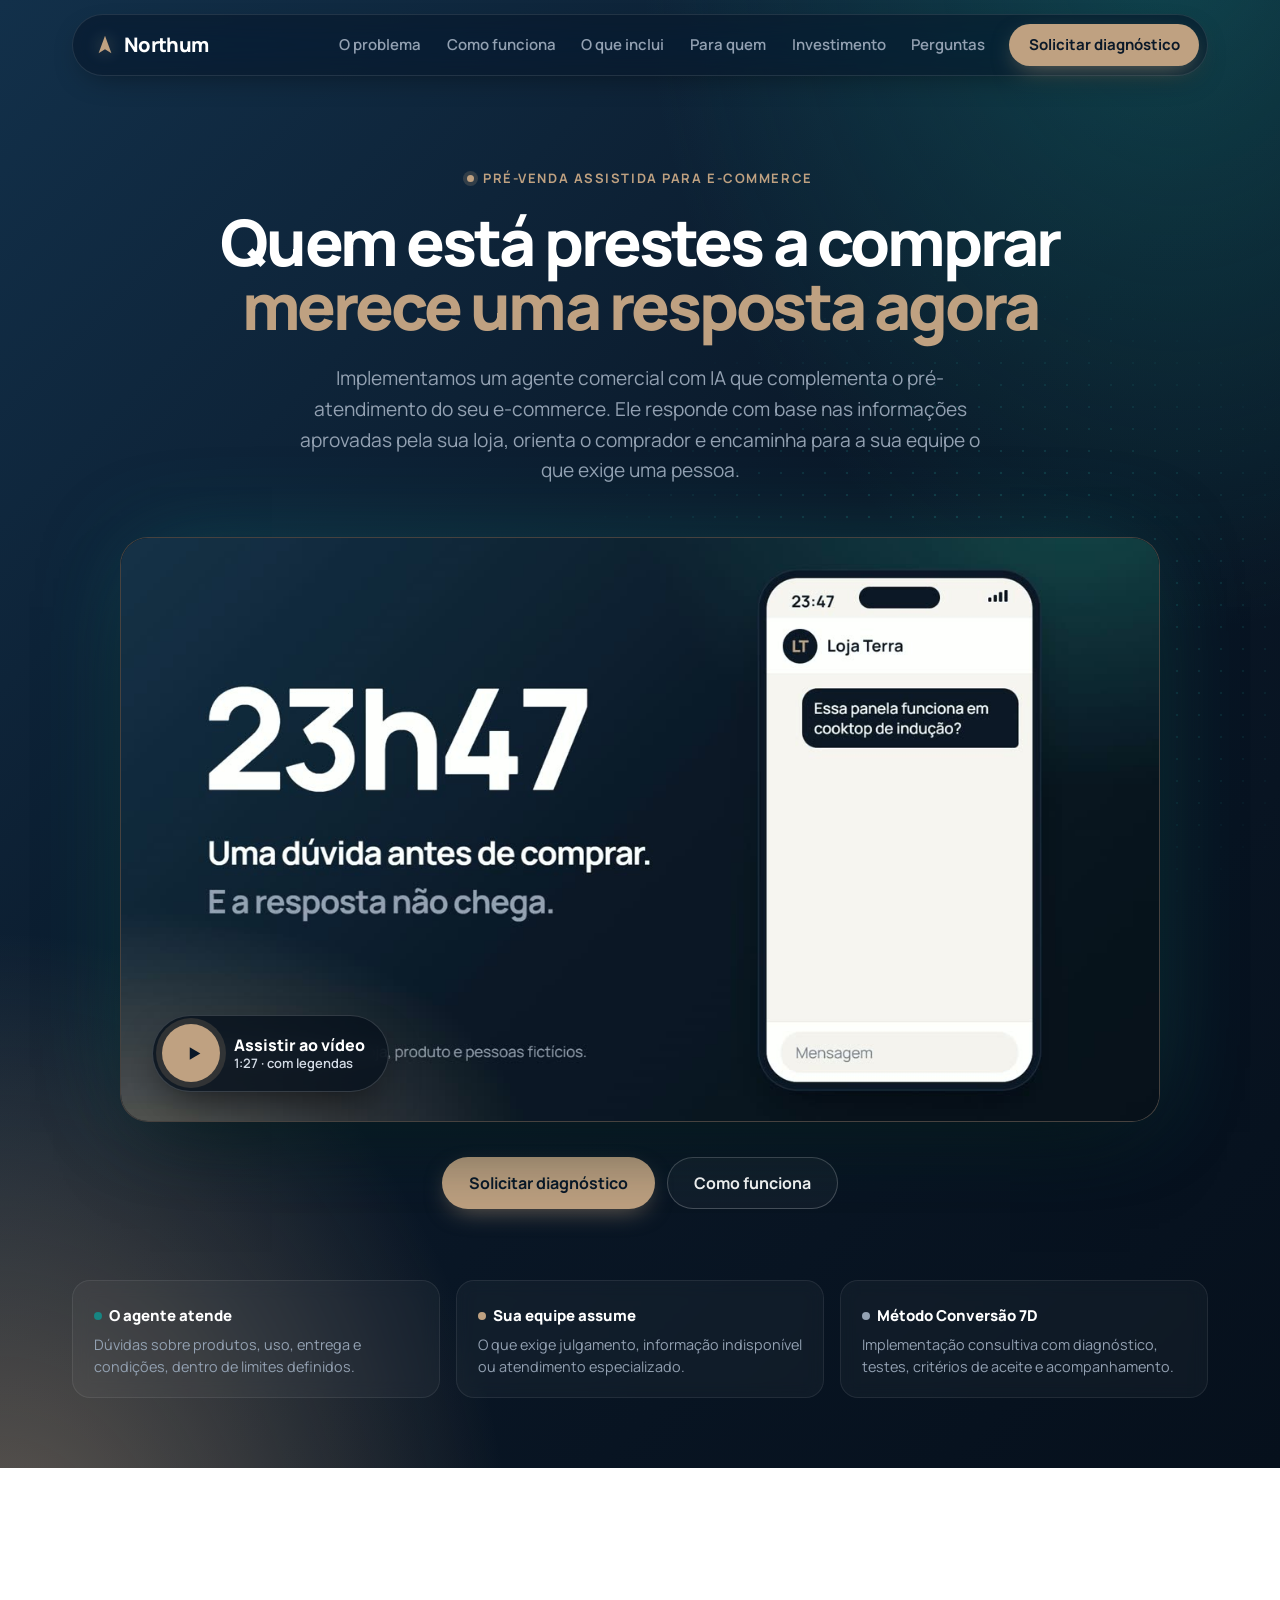
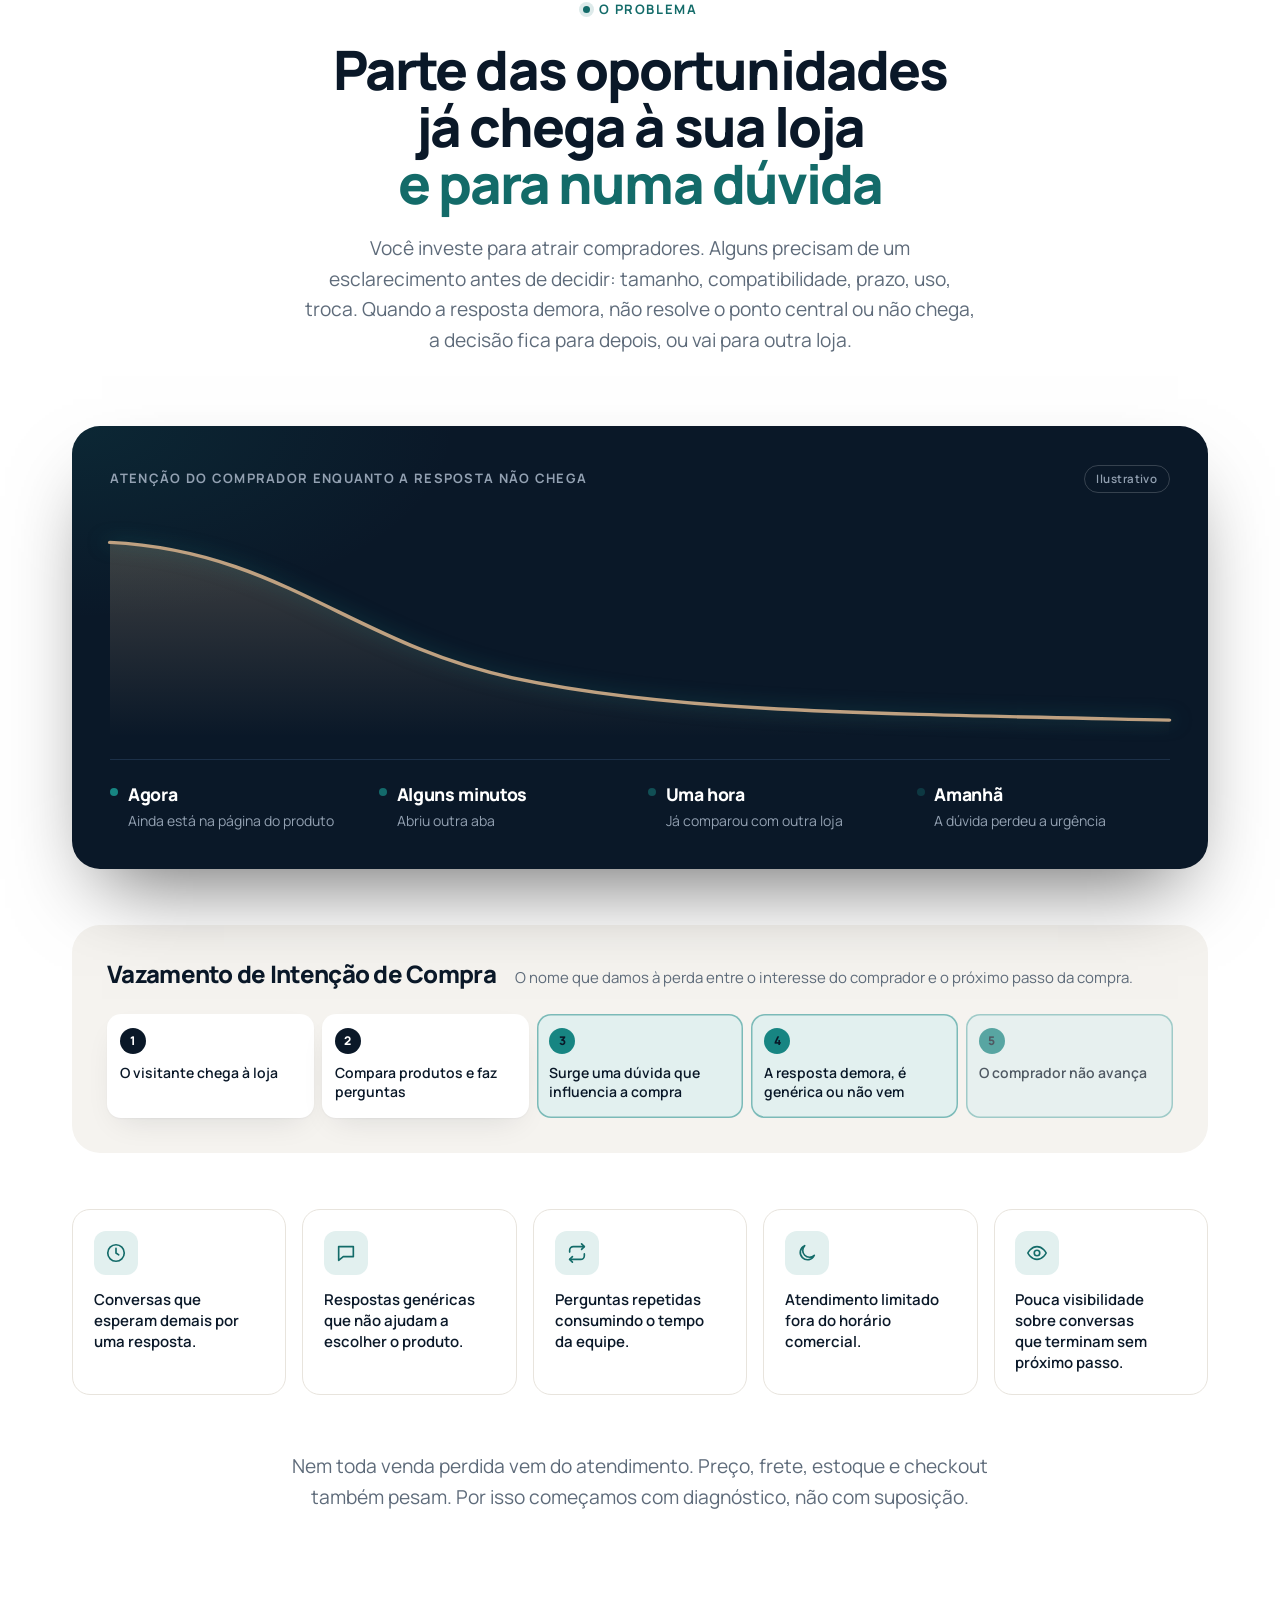
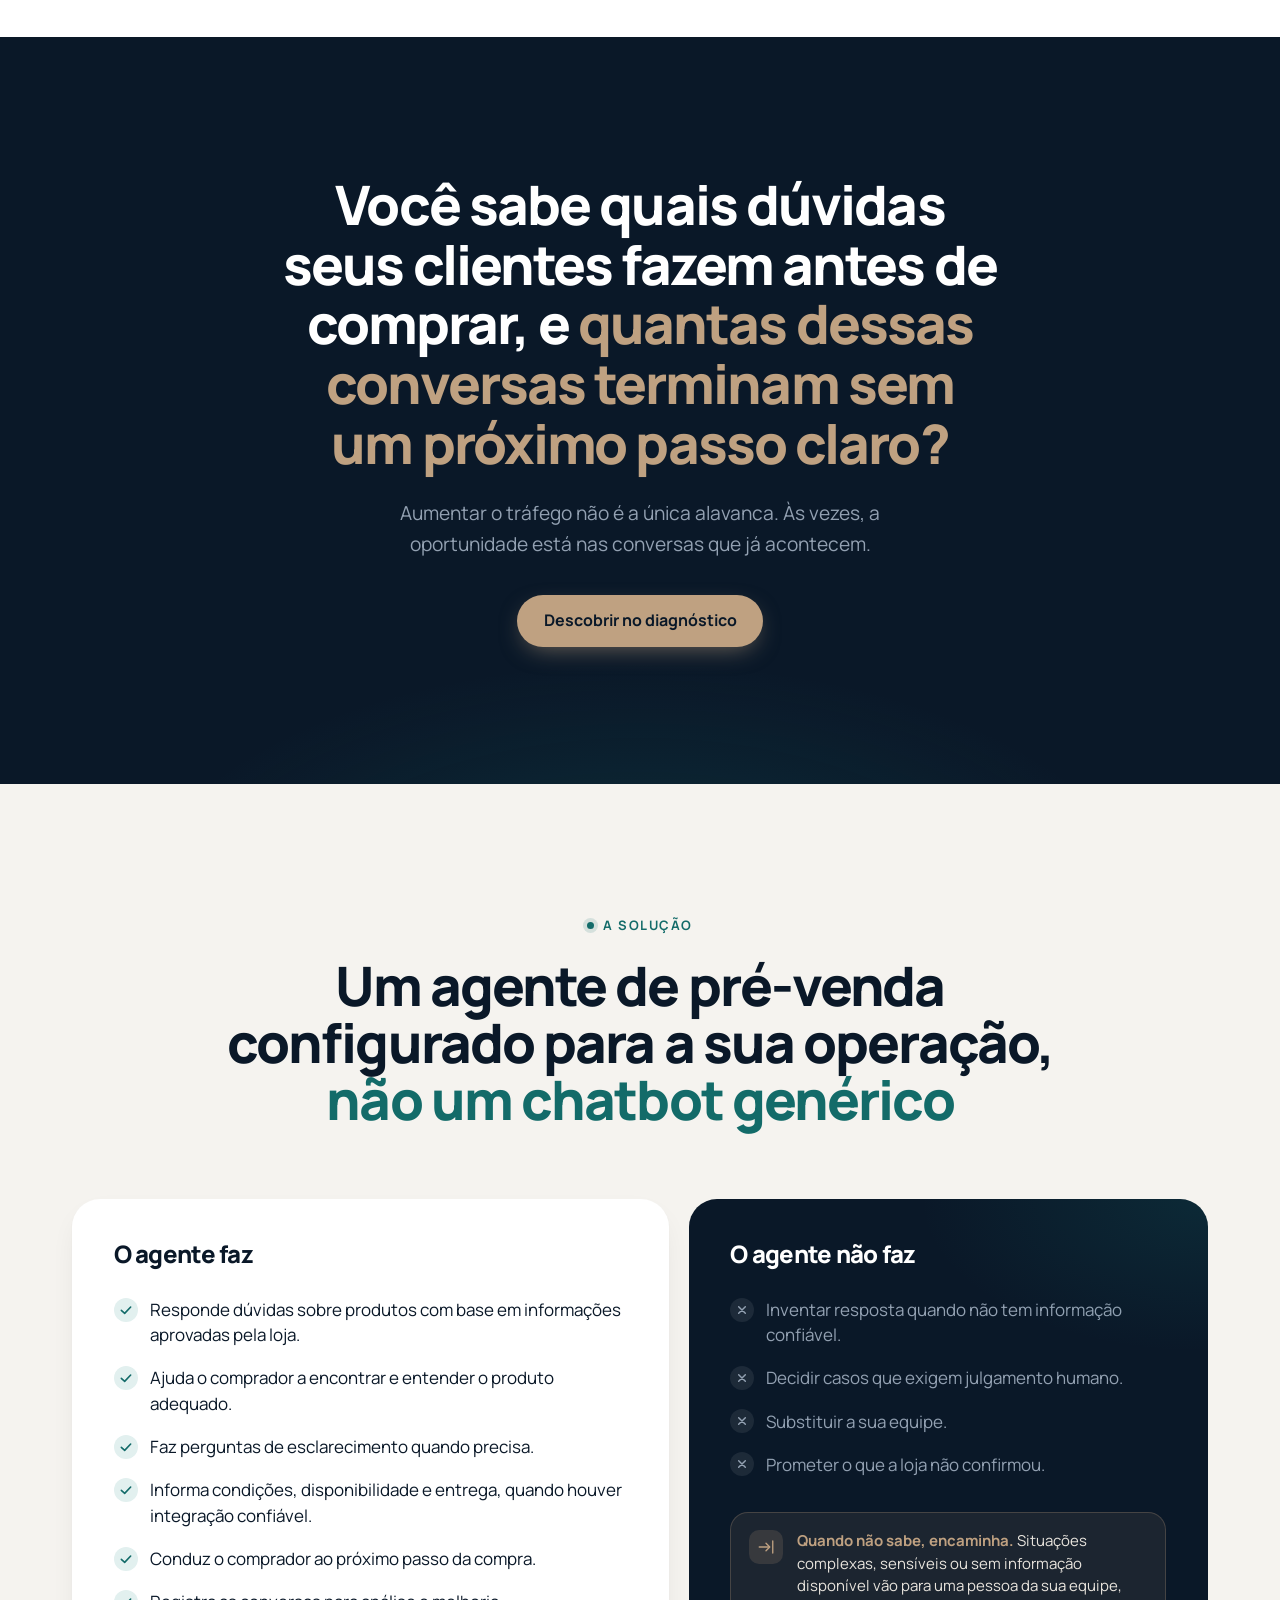
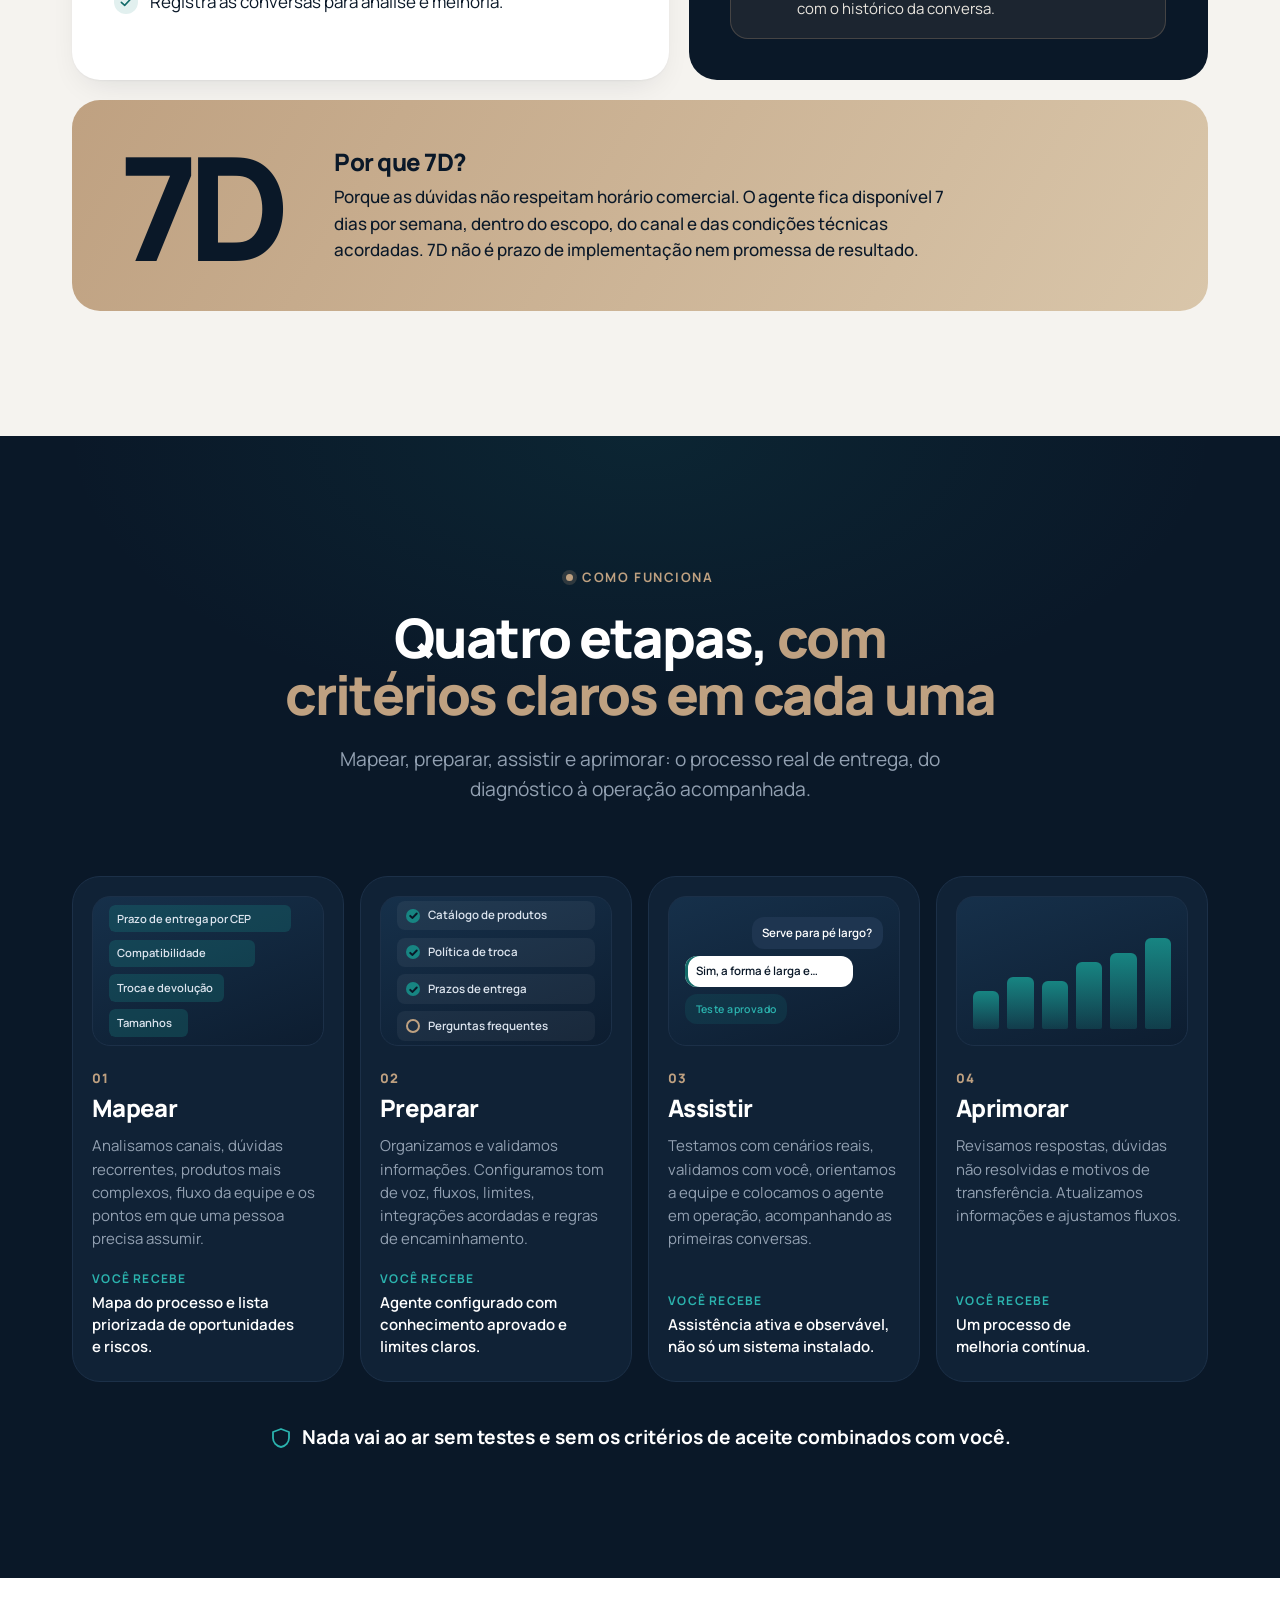
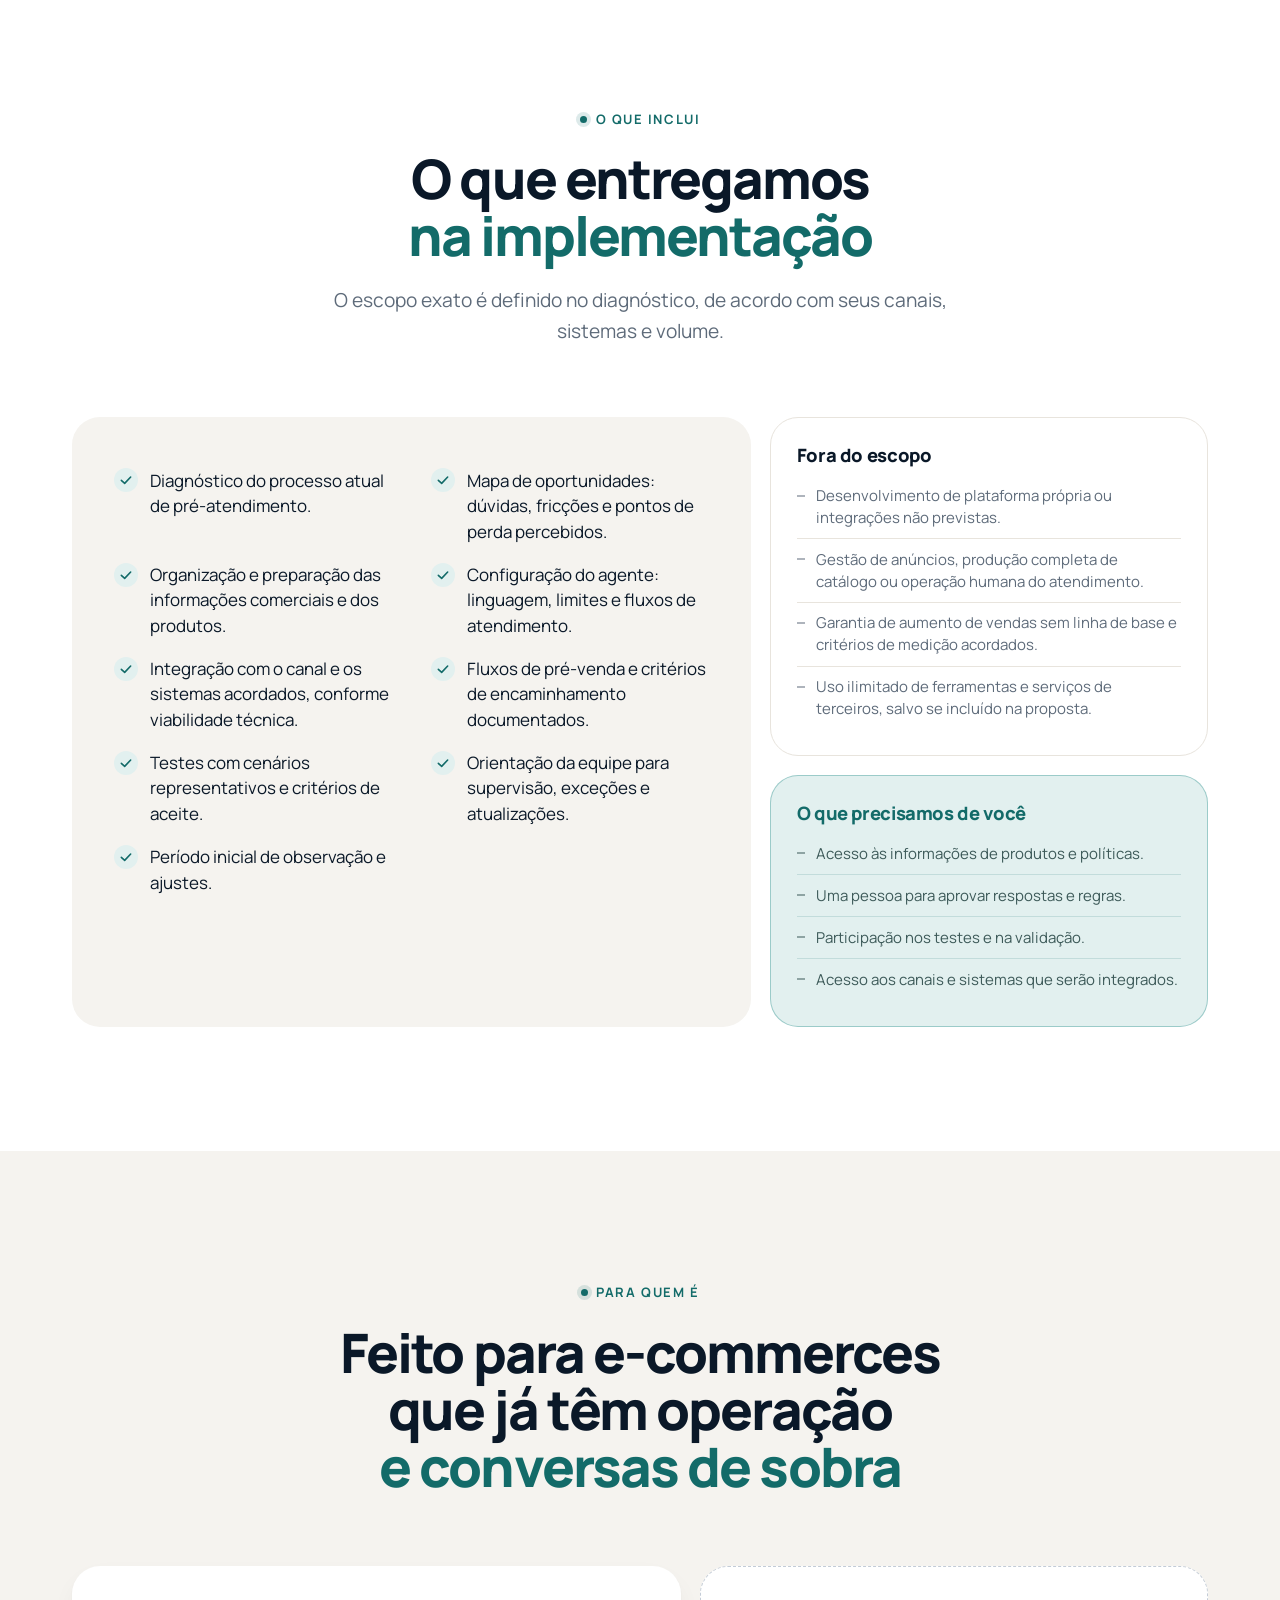
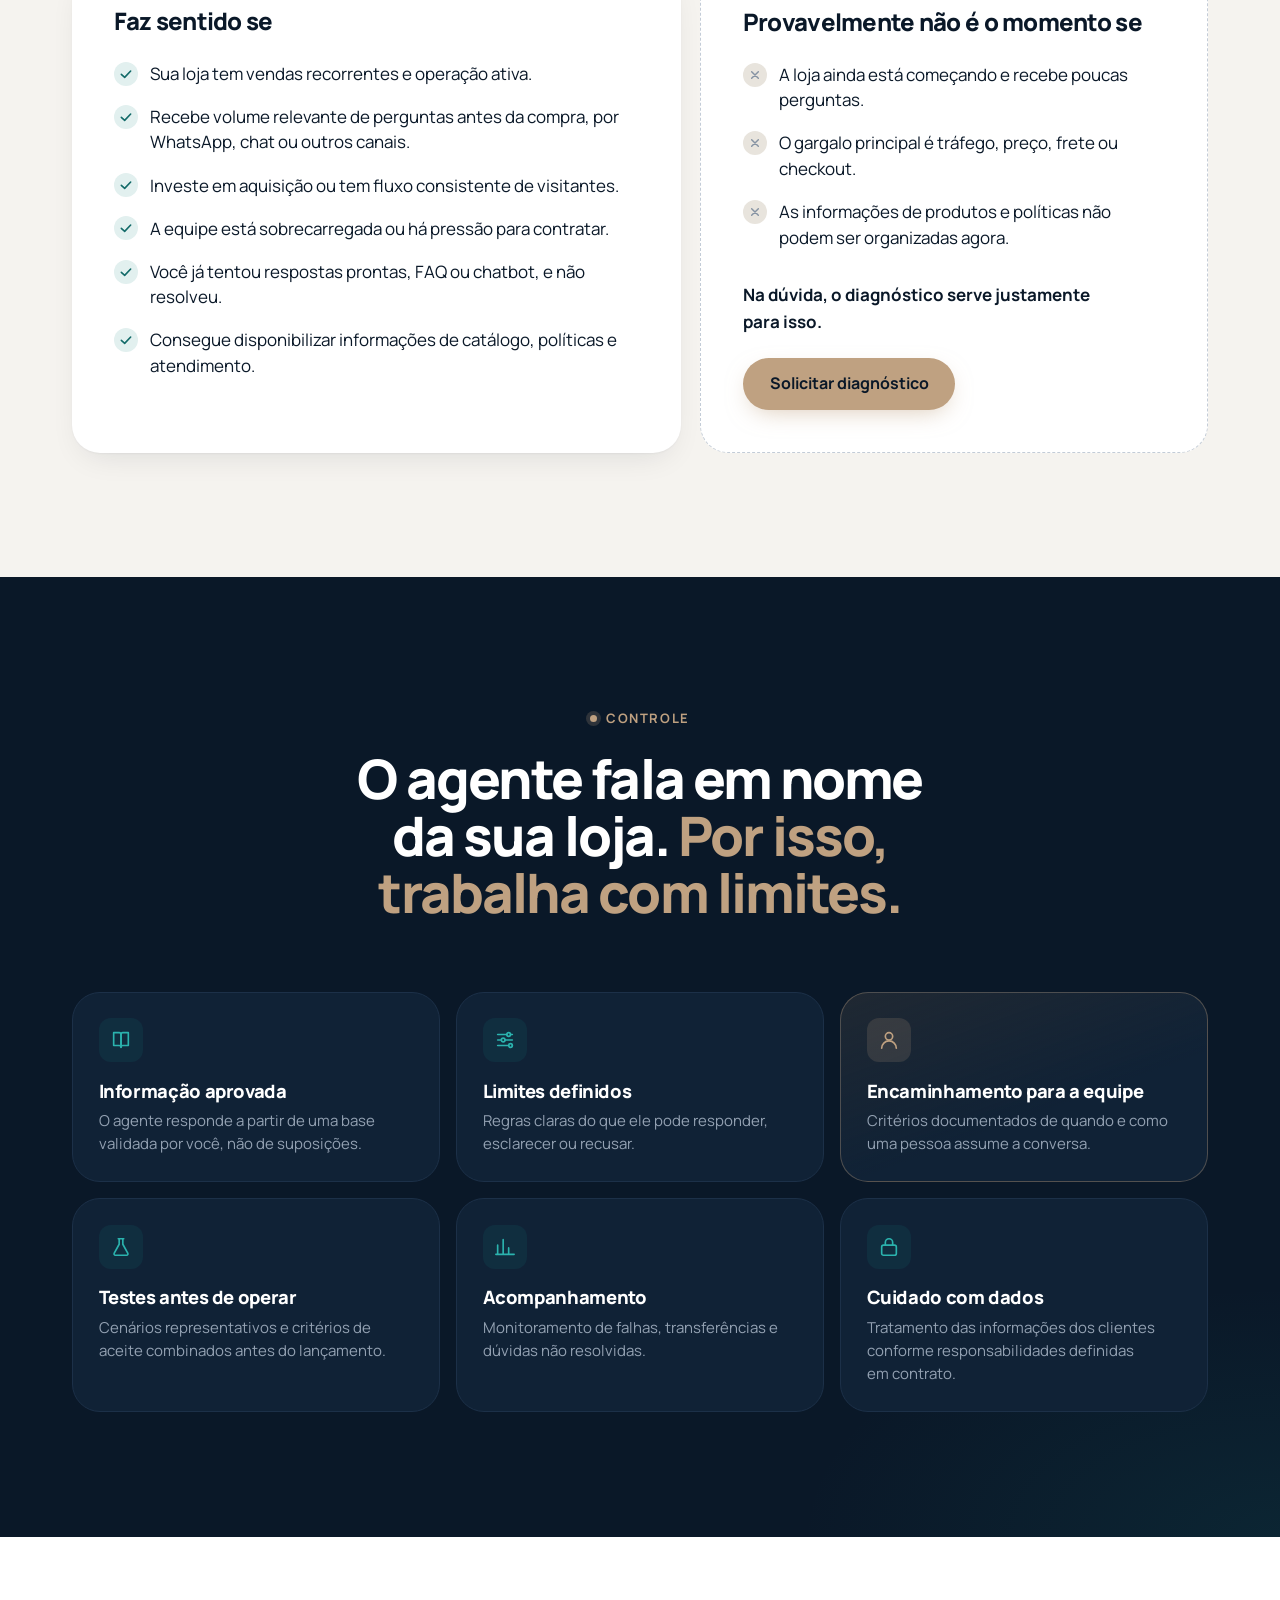
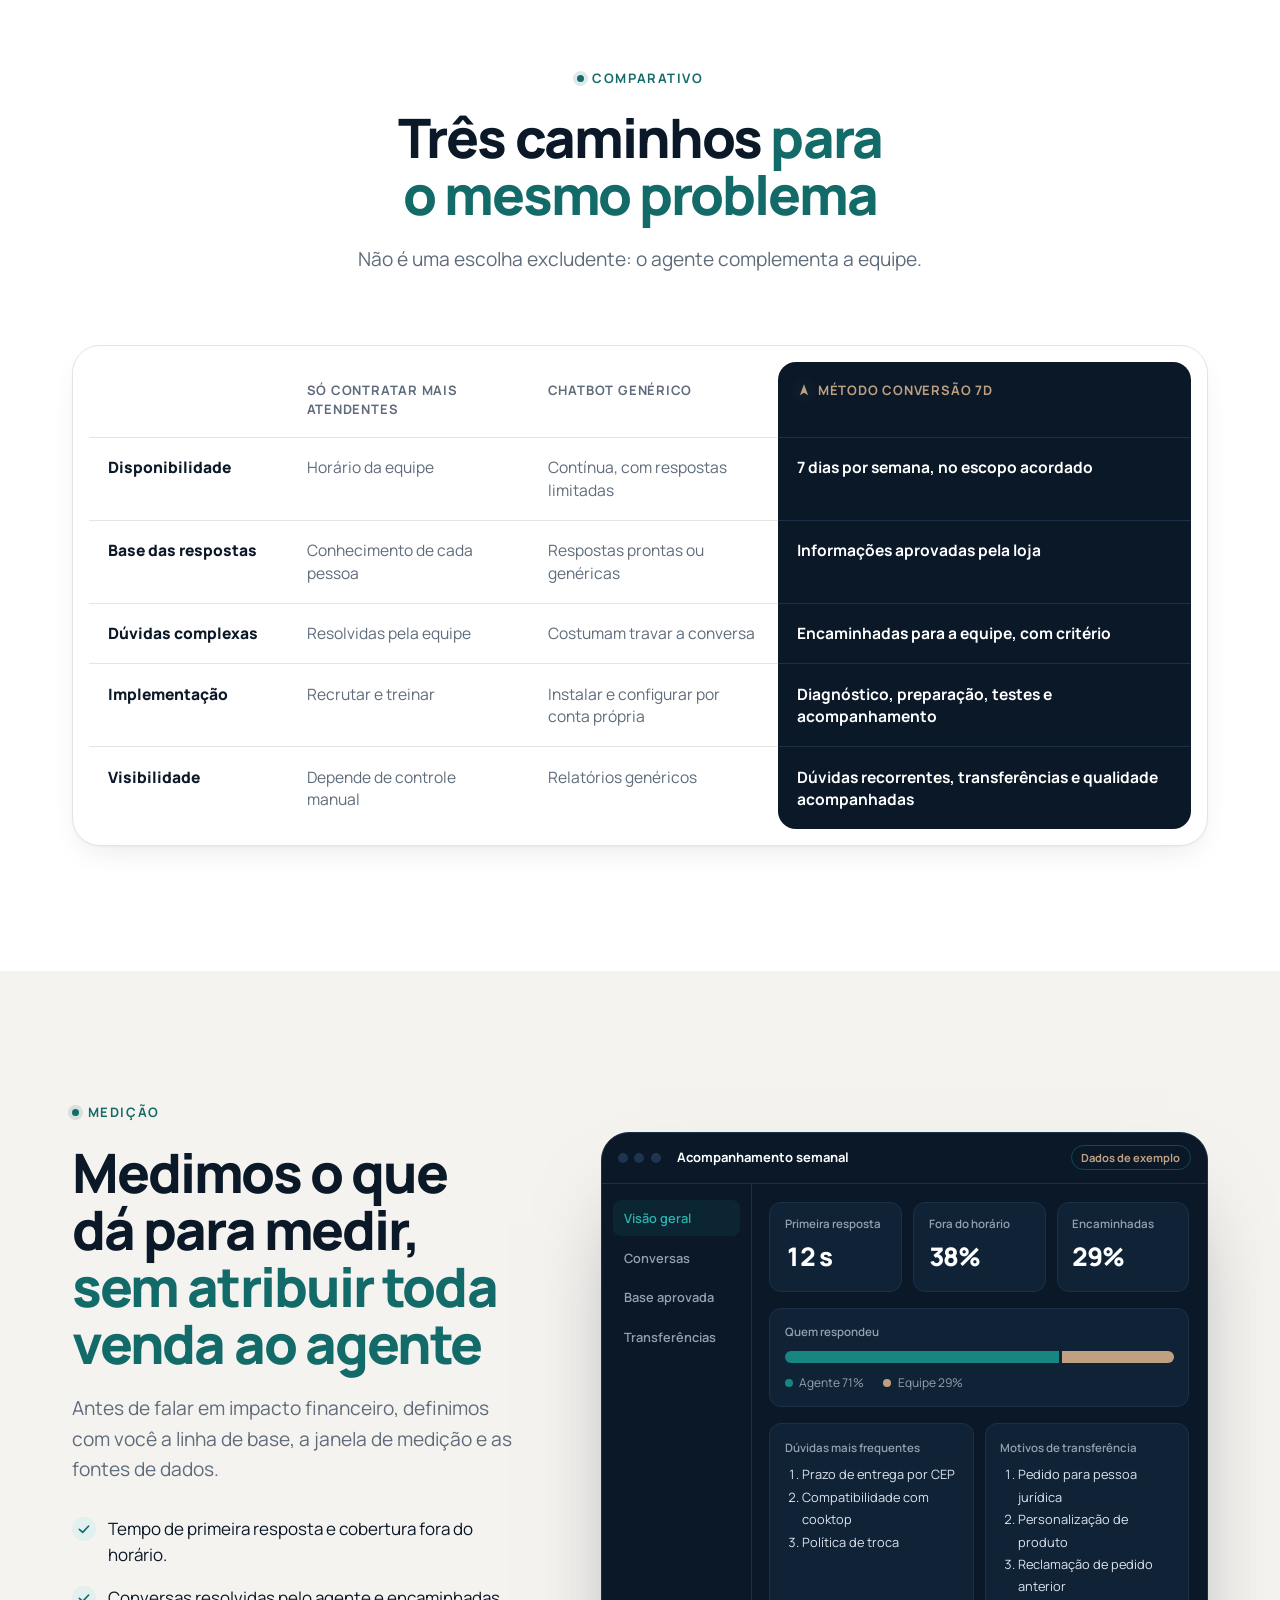
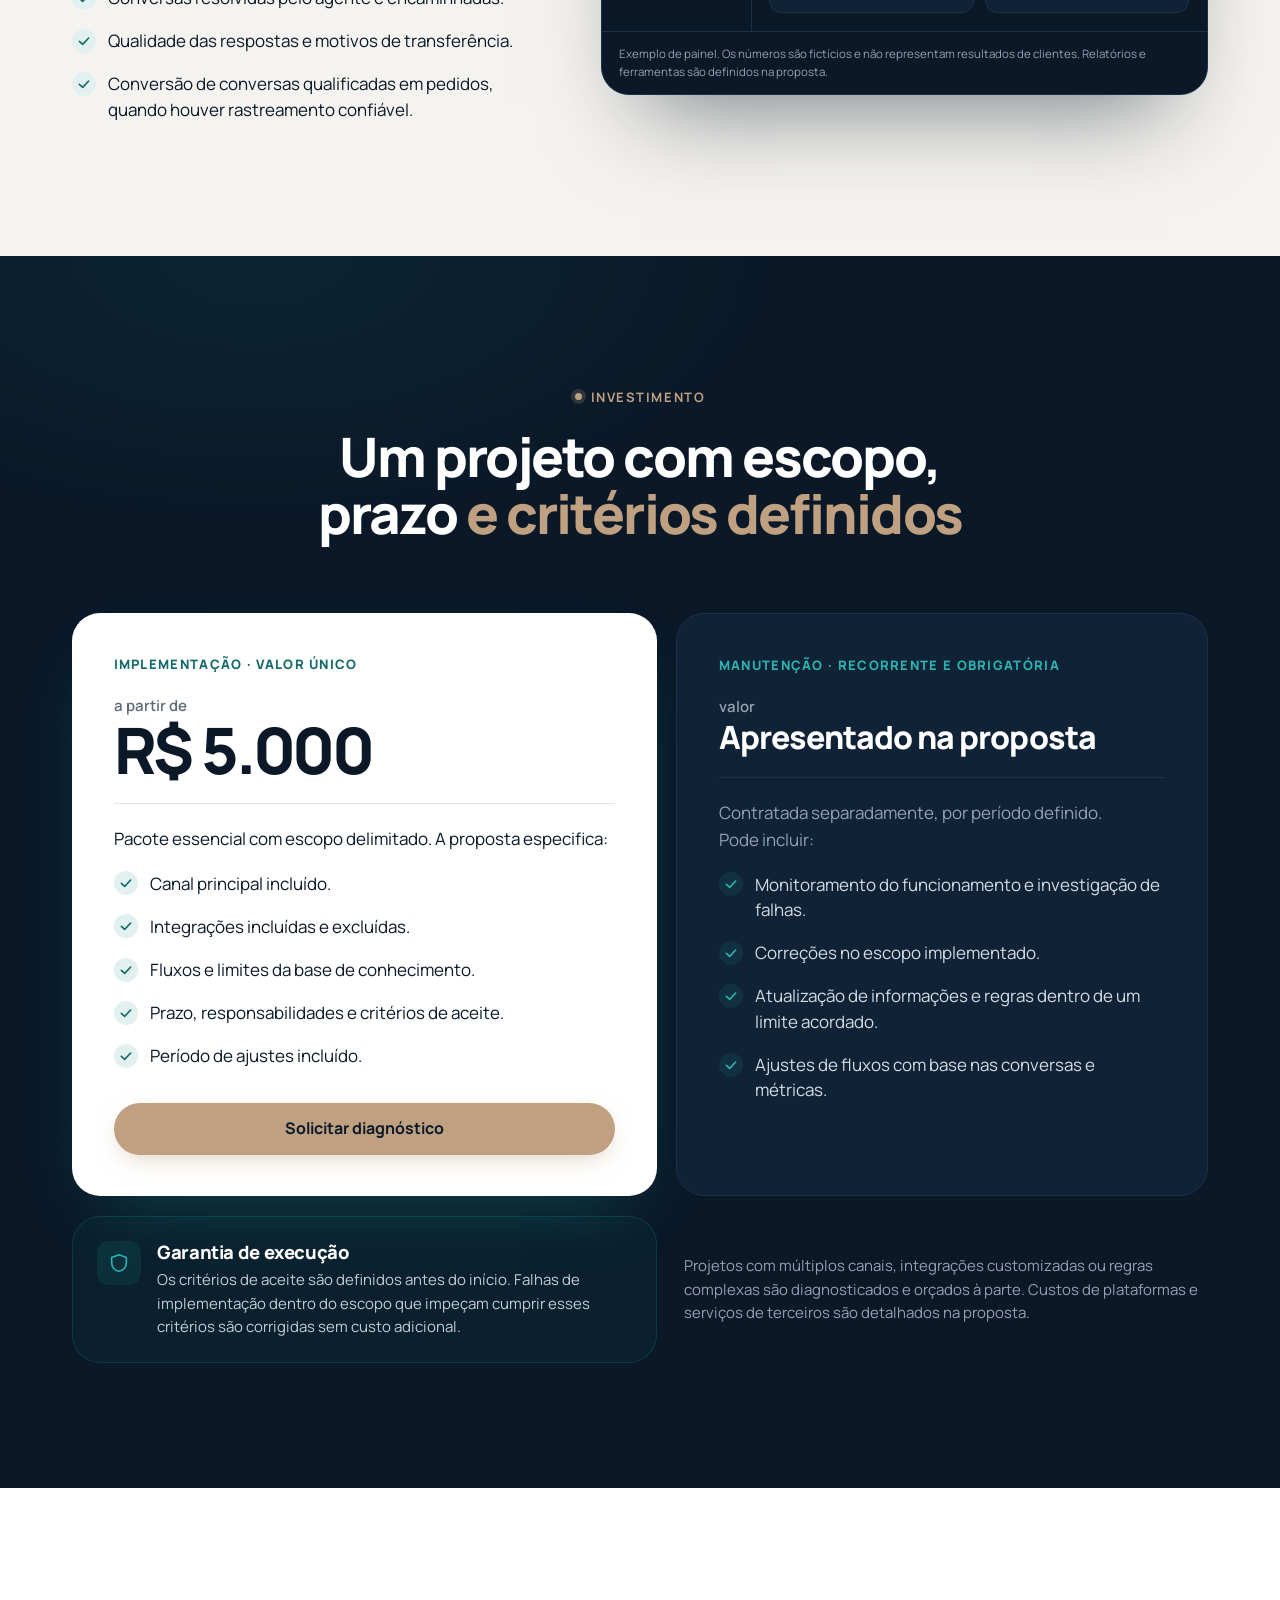
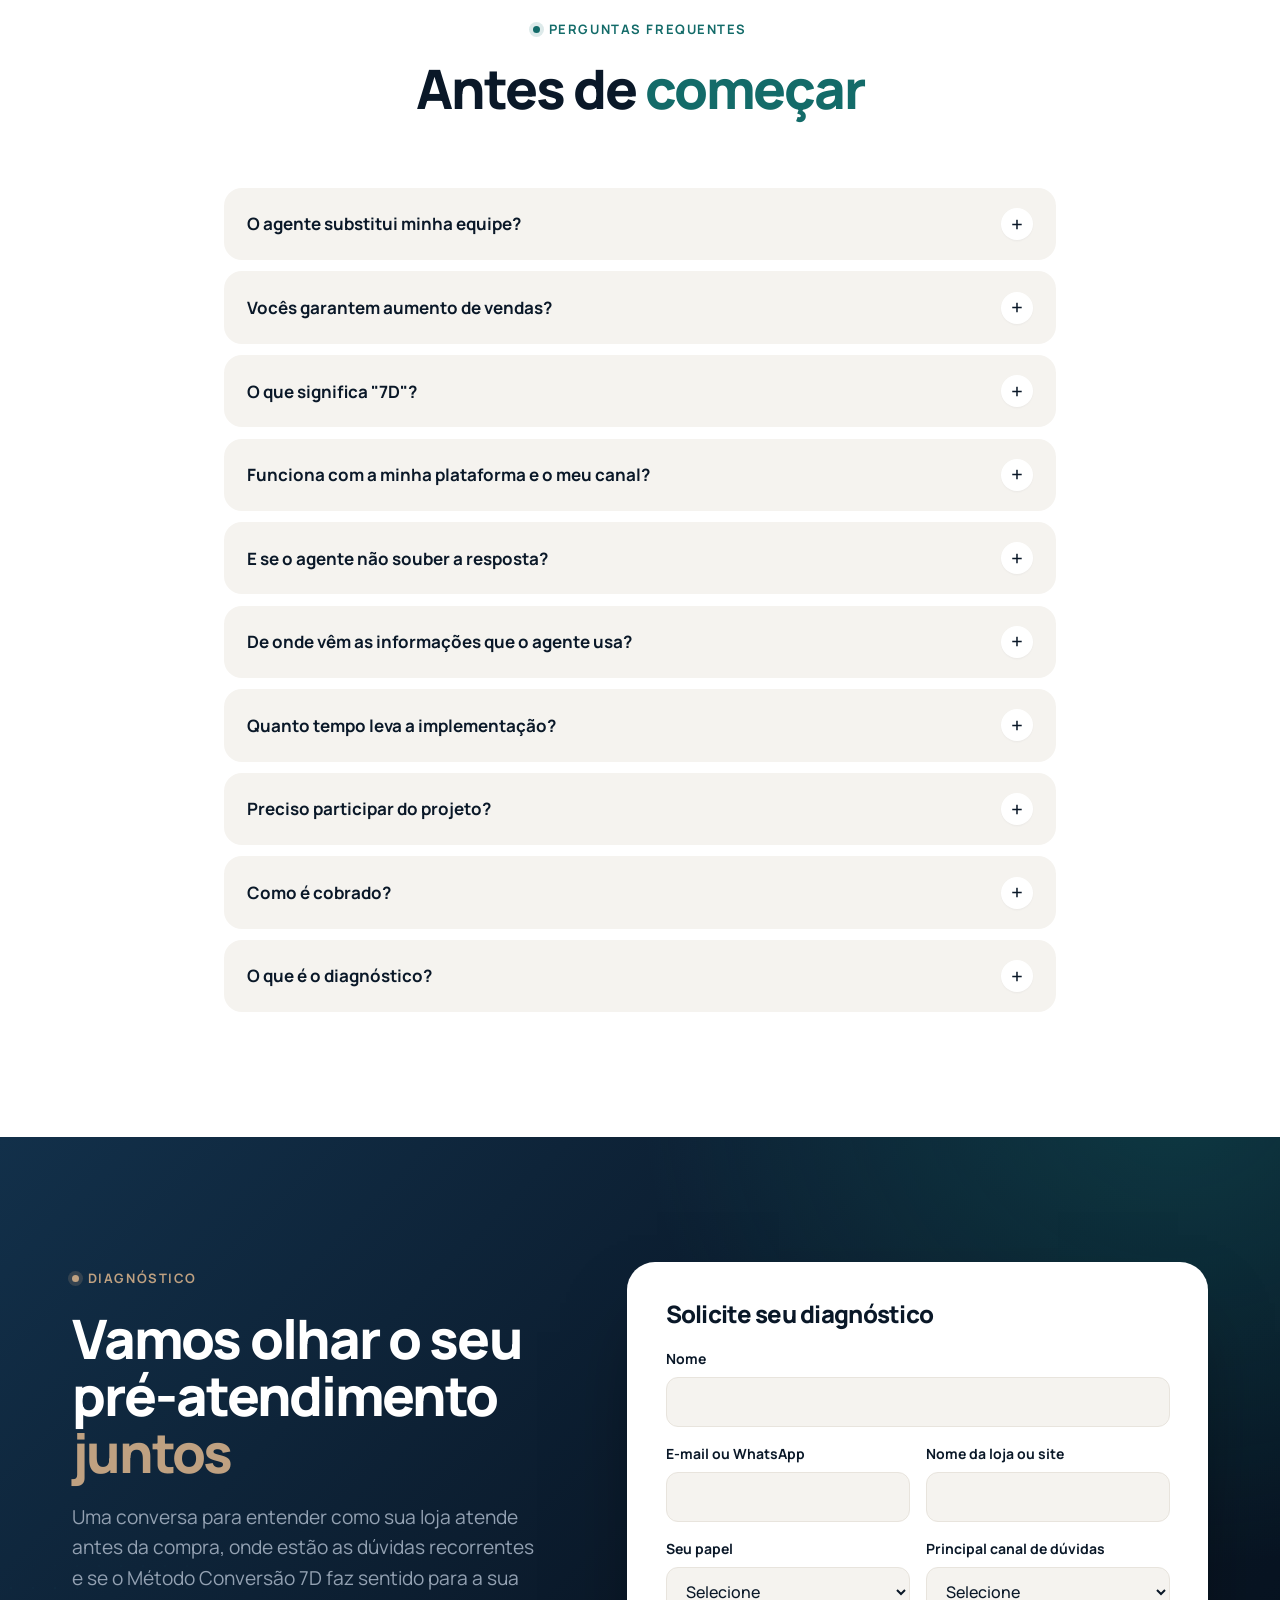
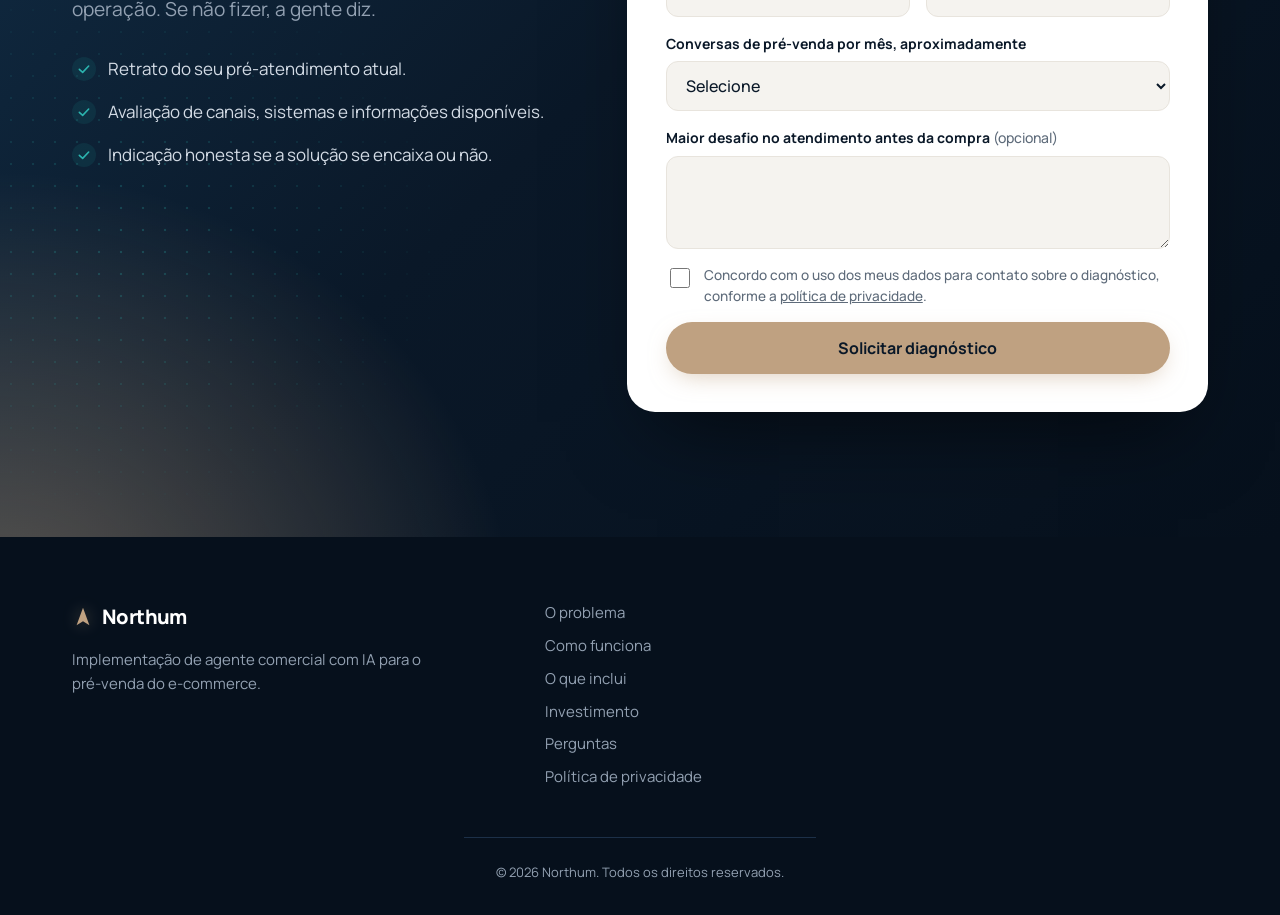
==== commit 5ff9ef82: "Troca o hero da página principal pelo vídeo institucional Vídeo narrado com capa, botão de play e le" ====
--- a/index.html
+++ b/index.html
@@ -62,49 +62,30 @@
   <main id="conteudo">
 
     <!-- ================= HERO ================= -->
-    <section class="hero">
+    <section class="hero hero-video">
       <div class="hero-dots" aria-hidden="true"></div>
-      <div class="wrap hero-grid">
-        <div class="hero-copy">
-          <p class="eyebrow">Pré-venda assistida para e-commerce</p>
-          <h1>Quem está prestes a comprar <span class="hl">merece uma resposta agora</span></h1>
-          <p class="lead">Implementamos um agente comercial com IA que complementa o pré-atendimento do seu e-commerce. Ele responde com base nas informações aprovadas pela sua loja, orienta o comprador e encaminha para a sua equipe o que exige uma pessoa.</p>
-          <div class="actions">
-            <a class="btn btn-primary" href="#diagnostico" data-cta="hero">Solicitar diagnóstico</a>
-            <a class="btn btn-ghost" href="#como-funciona">Como funciona</a>
-          </div>
-        </div>
-
-        <div class="hero-visual">
-          <div class="phone" role="img" aria-label="Simulação de conversa de pré-venda: o agente responde uma dúvida com base no catálogo e encaminha outra para uma pessoa da equipe">
-            <div class="phone-notch"></div>
-            <div class="phone-status"><span>9:41</span><span class="ps-icons"><i></i><i></i><i></i></span></div>
-            <div class="phone-app">
-              <div class="pa-head">
-                <span class="pa-avatar">LT</span>
-                <div><b>Loja Terra</b><small>Responde 7 dias por semana</small></div>
-              </div>
-              <ol class="chat-log" id="chat-log">
-                <li class="msg msg-buyer">Essa panela funciona em cooktop de indução?</li>
-                <li class="msg msg-agent">Funciona, sim. A linha Terra tem fundo triplo com aço magnético. Quer ver os tamanhos?<span class="tag">Base: catálogo da loja</span></li>
-                <li class="msg msg-buyer">Quero a de 24 cm. Vocês fazem embalagem de presente com cartão?</li>
-                <li class="msg msg-agent">Essa informação não está confirmada pela loja. Vou chamar alguém da equipe para responder certinho.</li>
-                <li class="handoff"><span>Marina, da equipe, assumiu</span></li>
-                <li class="msg msg-team">Oi! Fazemos, sim. O cartão sai com a mensagem que você escrever no checkout.</li>
-              </ol>
-              <div class="pa-input"><span>Mensagem</span><i></i></div>
-            </div>
-          </div>
-
-          <div class="float-card fc-top" aria-hidden="true">
-            <span class="fc-dot fc-agent"></span>
-            <div><b>Resposta com base no catálogo</b><small>Informação aprovada pela loja</small></div>
-          </div>
-          <div class="float-card fc-bottom" aria-hidden="true">
-            <span class="fc-ico"><svg><use href="#i-handoff"/></svg></span>
-            <div><b>Encaminhado para a equipe</b><small>Com o histórico da conversa</small></div>
-          </div>
-          <p class="visual-note">Simulação ilustrativa. Loja, produto e pessoas fictícios.</p>
+      <div class="wrap hero-video-inner">
+        <p class="eyebrow">Pré-venda assistida para e-commerce</p>
+        <h1>Quem está prestes a comprar <span class="hl">merece uma resposta agora</span></h1>
+        <p class="lead">Implementamos um agente comercial com IA que complementa o pré-atendimento do seu e-commerce. Ele responde com base nas informações aprovadas pela sua loja, orienta o comprador e encaminha para a sua equipe o que exige uma pessoa.</p>
+
+        <figure class="hero-player" id="hero-player">
+          <video id="hero-video" controls preload="none" playsinline
+                 poster="assets/video/northum-apresentacao-capa.jpg"
+                 aria-label="Vídeo de apresentação da Northum e do Método Conversão 7D">
+            <source src="assets/video/northum-apresentacao.mp4" type="video/mp4">
+            <track kind="captions" src="assets/video/northum-apresentacao.pt-BR.vtt" srclang="pt-BR" label="Português">
+            Seu navegador não reproduz vídeo. <a href="assets/video/northum-apresentacao.mp4">Baixe o vídeo de apresentação</a>.
+          </video>
+          <button class="hero-play" type="button" id="hero-play" aria-label="Assistir ao vídeo de apresentação, 1 minuto e 27 segundos">
+            <span class="hero-play-icon" aria-hidden="true"><svg viewBox="0 0 24 24"><path d="M8 5.5v13l11-6.5z"/></svg></span>
+            <span class="hero-play-text">Assistir ao vídeo<small>1:27 · com legendas</small></span>
+          </button>
+        </figure>
+
+        <div class="actions">
+          <a class="btn btn-primary" href="#diagnostico" data-cta="hero">Solicitar diagnóstico</a>
+          <a class="btn btn-ghost" href="#como-funciona">Como funciona</a>
         </div>
       </div>
 
--- a/assets/css/styles.css
+++ b/assets/css/styles.css
@@ -148,55 +148,45 @@
           mask-image: radial-gradient(34rem 30rem at 76% 42%, #000 0%, rgba(0,0,0,.5) 45%, transparent 75%);
   opacity: .55;
 }
-.hero-grid { position: relative; display: grid; grid-template-columns: minmax(0, 1.05fr) minmax(0, .95fr); gap: clamp(2.5rem, 2rem + 3vw, 4rem); align-items: center; }
 .hero h1 { font-size: var(--fs-h1); letter-spacing: -.045em; line-height: 1; }
 .hero .hl { display: block; }
 .lead { margin-top: 1.6rem; font-size: var(--fs-lead); line-height: 1.6; color: var(--mute); max-width: 35rem; }
 .actions { display: flex; flex-wrap: wrap; gap: .8rem; margin-top: 2.2rem; }
 
-.hero-visual { position: relative; display: grid; justify-items: end; padding: 1rem 0 0; }
-.hero-visual .visual-note { justify-self: end; width: 320px; max-width: 100%; }
-.phone {
-  position: relative; width: 320px; max-width: 100%;
-  padding: 12px; border-radius: 46px;
-  background: linear-gradient(160deg, #1E3550, #0F2236 40%, #071320);
-  box-shadow: var(--shadow-lift), inset 0 0 0 1.5px rgba(255,255,255,.12), 0 0 80px -10px rgba(23, 133, 130, .25);
-}
-.phone-notch { position: absolute; top: 20px; left: 50%; transform: translateX(-50%); width: 92px; height: 26px; border-radius: 20px; background: #040B14; z-index: 2; }
-.phone-status { position: absolute; top: 22px; left: 36px; right: 34px; display: flex; justify-content: space-between; font-size: .75rem; font-weight: 700; color: var(--ink); z-index: 1; }
-.ps-icons { display: flex; gap: 3px; align-items: flex-end; }
-.ps-icons i { width: 4px; background: var(--ink); border-radius: 1px; }
-.ps-icons i:nth-child(1) { height: 5px; } .ps-icons i:nth-child(2) { height: 7px; } .ps-icons i:nth-child(3) { height: 9px; }
-.phone-app { border-radius: 36px; overflow: hidden; background: #F5F3EF; color: var(--ink); padding-top: 46px; display: flex; flex-direction: column; min-height: 600px; }
-.pa-head { display: flex; align-items: center; gap: .7rem; padding: .6rem 1rem .8rem; background: var(--white); border-bottom: 1px solid var(--line); }
-.pa-head b { display: block; font-size: .9375rem; }
-.pa-head small { display: block; font-size: .72rem; color: var(--accent-deep); font-weight: 600; }
-.pa-avatar { width: 36px; height: 36px; border-radius: 50%; display: grid; place-items: center; background: var(--night); color: var(--gold); font-weight: 800; font-size: .8rem; }
-.chat-log { flex: 1; display: flex; flex-direction: column; gap: .55rem; padding: .9rem .8rem; }
-.msg { max-width: 84%; padding: .55rem .75rem; border-radius: 16px; font-size: .8125rem; line-height: 1.42; font-weight: 500; }
-.msg-buyer { align-self: flex-end; background: var(--night); color: var(--white); border-bottom-right-radius: 5px; }
-.msg-agent { align-self: flex-start; background: var(--white); border-bottom-left-radius: 5px; box-shadow: inset 3px 0 0 var(--accent-deep), 0 1px 2px rgba(10, 24, 40,.06); }
-.msg-team { align-self: flex-start; background: var(--team-soft); border-bottom-left-radius: 5px; box-shadow: inset 3px 0 0 var(--team); }
-.tag { display: block; margin-top: .35rem; font-size: .68rem; font-weight: 700; color: var(--accent-deep); }
-.handoff { display: flex; align-items: center; gap: .5rem; font-size: .7rem; font-weight: 800; color: var(--team-deep); }
-.handoff::before, .handoff::after { content: ""; flex: 1; height: 1.5px; background: var(--team); opacity: .6; }
-.pa-input { display: flex; align-items: center; justify-content: space-between; margin: 0 .8rem .9rem; padding: .55rem .6rem .55rem 1rem; border-radius: 999px; background: var(--white); font-size: .8rem; color: #93A1B2; }
-.pa-input i { width: 28px; height: 28px; border-radius: 50%; background: var(--accent-deep); }
-
-.float-card {
-  position: absolute; display: flex; align-items: center; gap: .7rem; padding: .75rem 1rem .75rem .8rem;
-  border-radius: 16px; background: rgba(16, 34, 54, .78); border: 1px solid rgba(255,255,255,.12);
-  backdrop-filter: blur(14px); -webkit-backdrop-filter: blur(14px); box-shadow: 0 20px 40px -18px rgba(0,0,0,.6);
-  font-size: .8125rem; line-height: 1.3; color: var(--white); max-width: 14rem;
-}
-.float-card b { display: block; font-weight: 700; }
-.float-card small { display: block; color: var(--mute); font-size: .74rem; }
-.fc-top { top: 22%; left: 0; }
-.fc-bottom { bottom: 20%; left: 0; }
-.fc-dot { flex: none; width: 10px; height: 10px; border-radius: 50%; background: var(--accent); box-shadow: 0 0 0 5px rgba(23, 133, 130,.18); }
+/* Hero com o vídeo institucional: texto centralizado e o player como peça principal */
+.hero-video-inner { position: relative; display: grid; justify-items: center; text-align: center; }
+.hero-video h1 { max-width: 20ch; }
+.hero-video .lead { max-width: 44rem; margin-inline: auto; }
+.hero-video .actions { justify-content: center; }
+.hero-player {
+  position: relative; width: 100%; max-width: 1040px; margin: clamp(2.2rem, 1.5rem + 2.5vw, 3.2rem) 0 0;
+  aspect-ratio: 16 / 9; border-radius: var(--r-l); overflow: hidden; background: #06101C;
+  border: 1px solid rgba(191, 161, 129, .35);
+  box-shadow: var(--shadow-lift), 0 0 100px -20px rgba(23, 133, 130, .45);
+}
+.hero-player video { display: block; width: 100%; height: 100%; object-fit: cover; background: #06101C; }
+.hero-play {
+  position: absolute; left: clamp(12px, 3%, 32px); bottom: clamp(12px, 5%, 36px);
+  display: inline-flex; align-items: center; gap: .9rem; padding: .55rem 1.4rem .55rem .55rem;
+  border: 1px solid rgba(255, 255, 255, .16); border-radius: 999px; cursor: pointer;
+  background: rgba(6, 16, 28, .78); color: var(--white); font: inherit; text-align: left;
+  backdrop-filter: blur(10px); -webkit-backdrop-filter: blur(10px);
+  box-shadow: 0 18px 40px -12px rgba(0, 0, 0, .6);
+  transition: background-color .2s, transform .2s;
+}
+.hero-play:hover { background: rgba(6, 16, 28, .92); transform: translateY(-2px); }
+.hero-play-icon {
+  display: grid; place-items: center; width: clamp(44px, 2vw + 36px, 58px); aspect-ratio: 1; border-radius: 50%;
+  background: var(--gold); color: var(--night); box-shadow: 0 0 0 6px rgba(191, 161, 129, .18);
+}
+.hero-play-icon svg { width: 40%; height: 40%; margin-left: 8%; fill: currentColor; }
+.hero-play-text { display: grid; font-weight: 800; font-size: 1rem; line-height: 1.25; }
+.hero-play-text small { font-size: .8125rem; font-weight: 600; color: #D3DBE5; }
+.hero-play:focus-visible { outline: 3px solid var(--gold); outline-offset: 3px; }
+.hero-player.is-playing .hero-play { display: none; }
+
 .fc-ico { flex: none; width: 34px; height: 34px; border-radius: 10px; display: grid; place-items: center; background: rgba(191, 161, 129,.16); color: var(--team); }
 .fc-ico svg { width: 18px; height: 18px; }
-.visual-note { margin-top: 1rem; font-size: .75rem; color: var(--mute); text-align: center; }
 
 .hero-cards { position: relative; display: grid; grid-template-columns: repeat(3, 1fr); gap: 1rem; margin-top: clamp(3rem, 2rem + 3vw, 4.5rem); }
 .glass-card { padding: 1.2rem 1.3rem; border-radius: var(--r-m); background: rgba(255,255,255,.035); border: 1px solid rgba(255,255,255,.08); backdrop-filter: blur(8px); -webkit-backdrop-filter: blur(8px); }
@@ -207,23 +197,19 @@
 .glass-card p { margin-top: .4rem; font-size: .9rem; line-height: 1.5; color: var(--mute); }
 
 @media (max-width: 960px) {
-  .hero-grid { grid-template-columns: 1fr; }
-  .hero-visual { justify-items: center; }
-  .hero-visual .visual-note { justify-self: center; }
   .hero-cards { grid-template-columns: 1fr; }
-  .fc-top { left: 2%; }
-  .fc-bottom { left: auto; right: 2%; }
+}
+@media (max-width: 640px) {
+  .hero-video-inner { justify-items: start; text-align: left; }
+  .hero-video .lead { margin-inline: 0; }
+  .hero-player { border-radius: var(--r-m); }
+  .hero-play { padding: .35rem; left: 10px; bottom: 10px; }
+  .hero-play-text { position: absolute; width: 1px; height: 1px; overflow: hidden; clip: rect(0 0 0 0); white-space: nowrap; }
+  .hero-play-icon { width: 46px; }
 }
 @media (max-width: 520px) {
   .actions .btn { flex: 1 1 100%; }
-  .float-card { display: none; }
-  .phone { width: 300px; }
-  .phone-app { min-height: 560px; }
-}
-
-/* Sequência do chat: entrada única */
-.chat-log.is-playing > li { opacity: 0; transform: translateY(8px) scale(.98); }
-.chat-log.is-playing > li.shown { opacity: 1; transform: none; transition: opacity .4s ease, transform .4s ease; }
+}
 
 /* =========================================================
    Problema
@@ -563,6 +549,5 @@
   html { scroll-behavior: auto; }
   *, *::before, *::after { transition-duration: 0s !important; animation-duration: 0s !important; }
   .js .reveal { opacity: 1; transform: none; }
-  .chat-log.is-playing > li { opacity: 1; transform: none; }
   .curve-card.reveal:not(.in) .curve-line { stroke-dashoffset: 0; }
 }
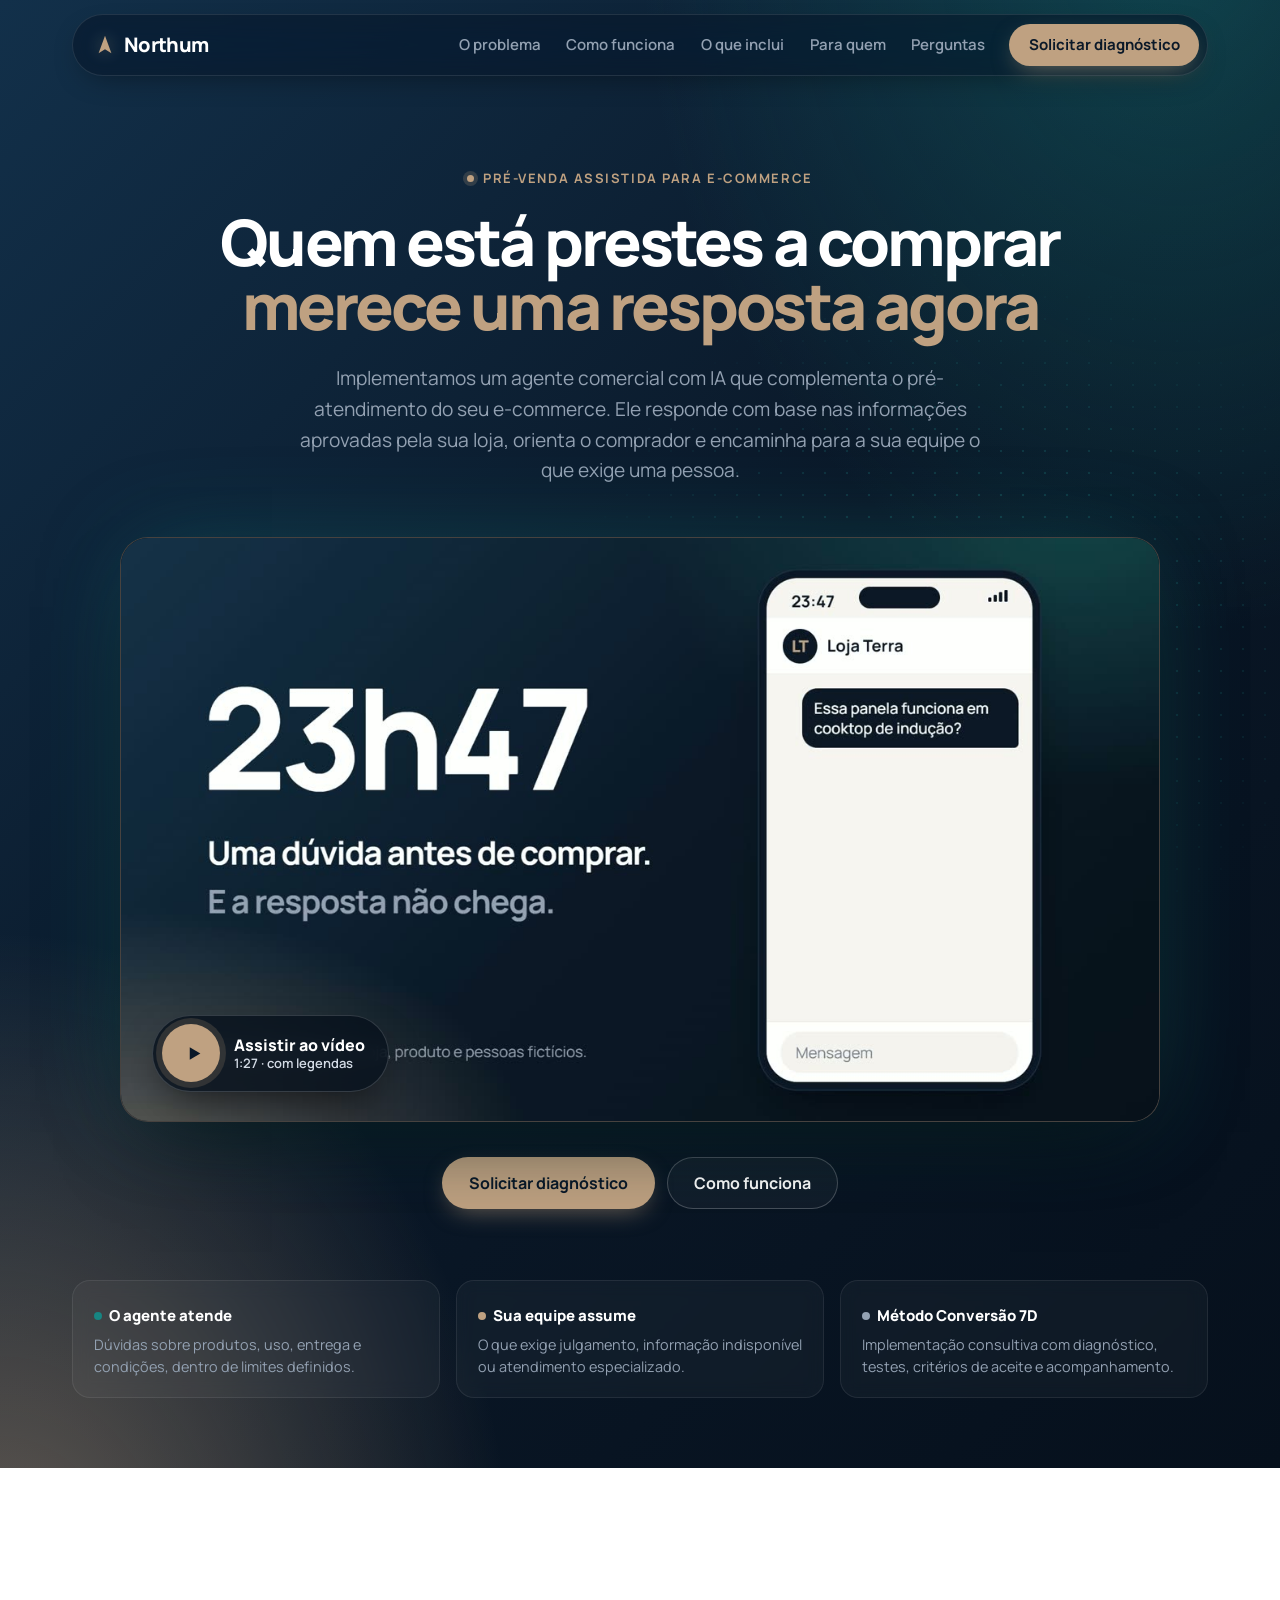
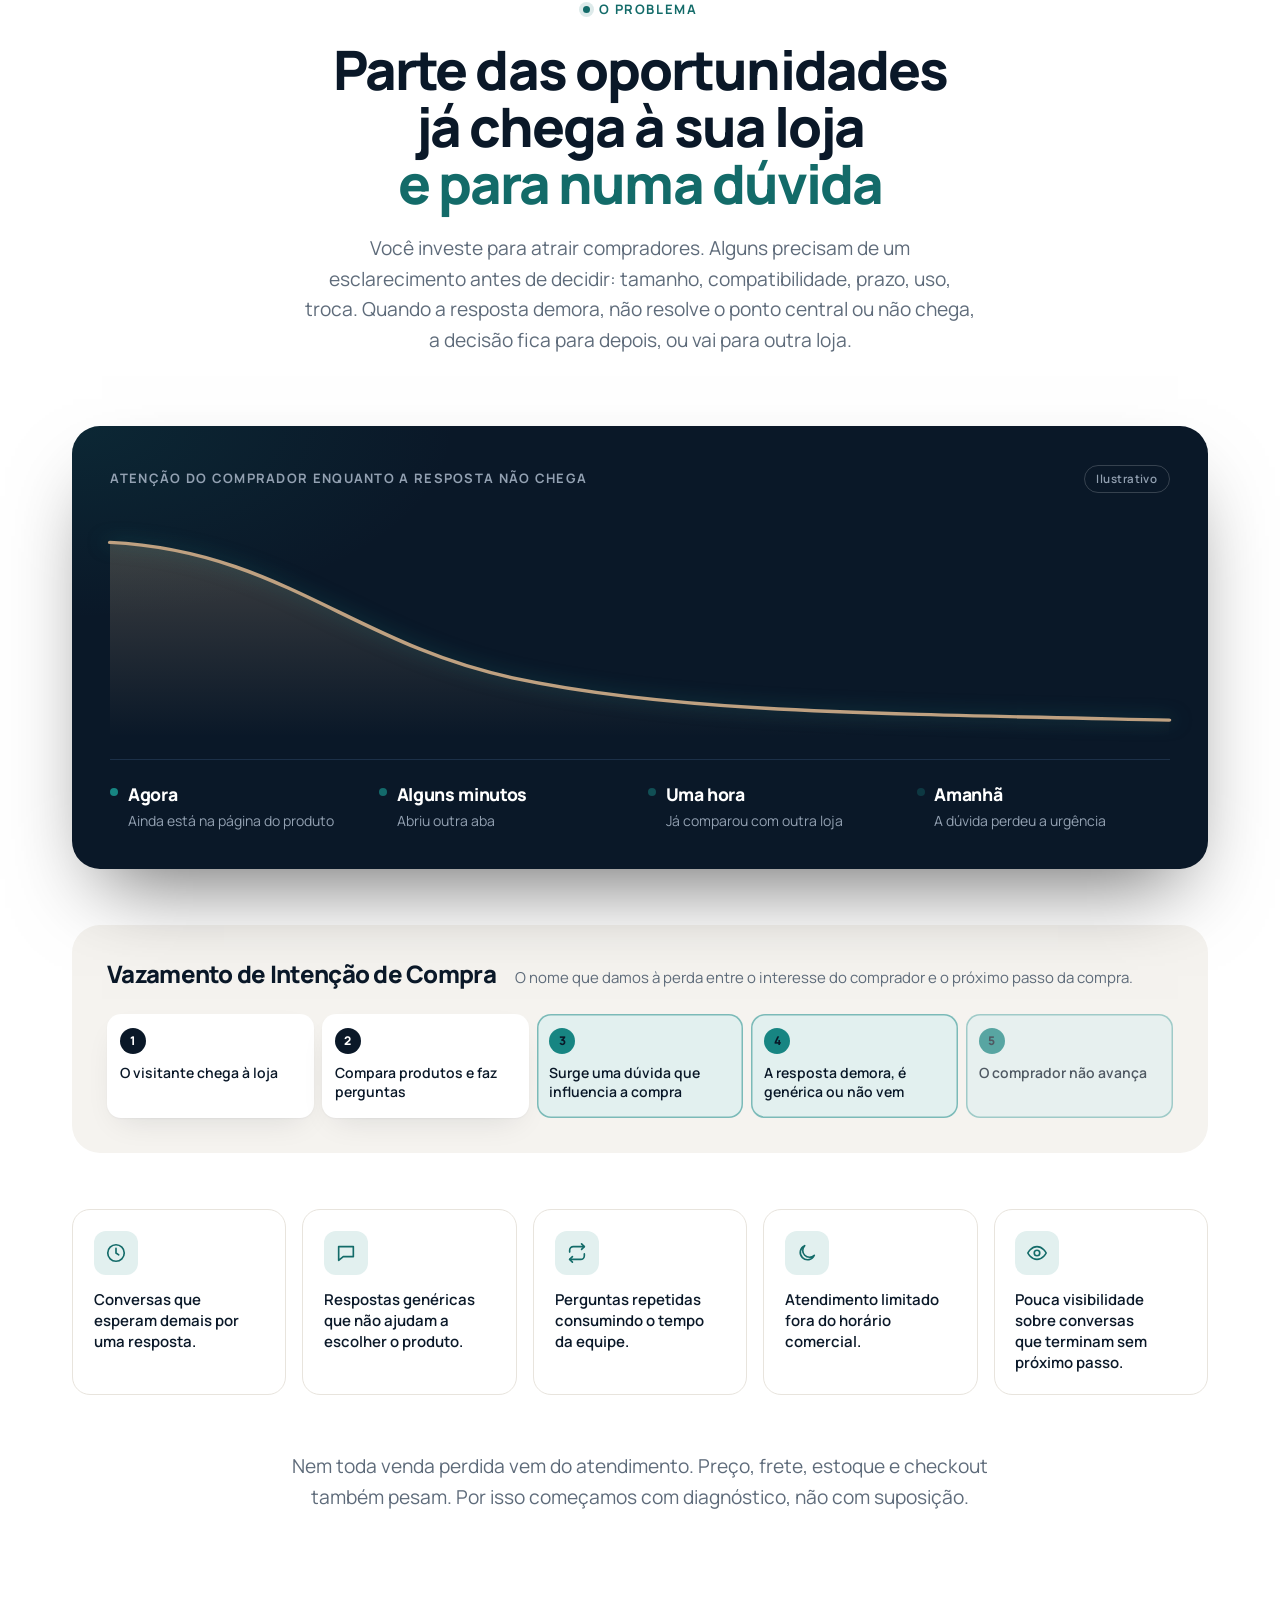
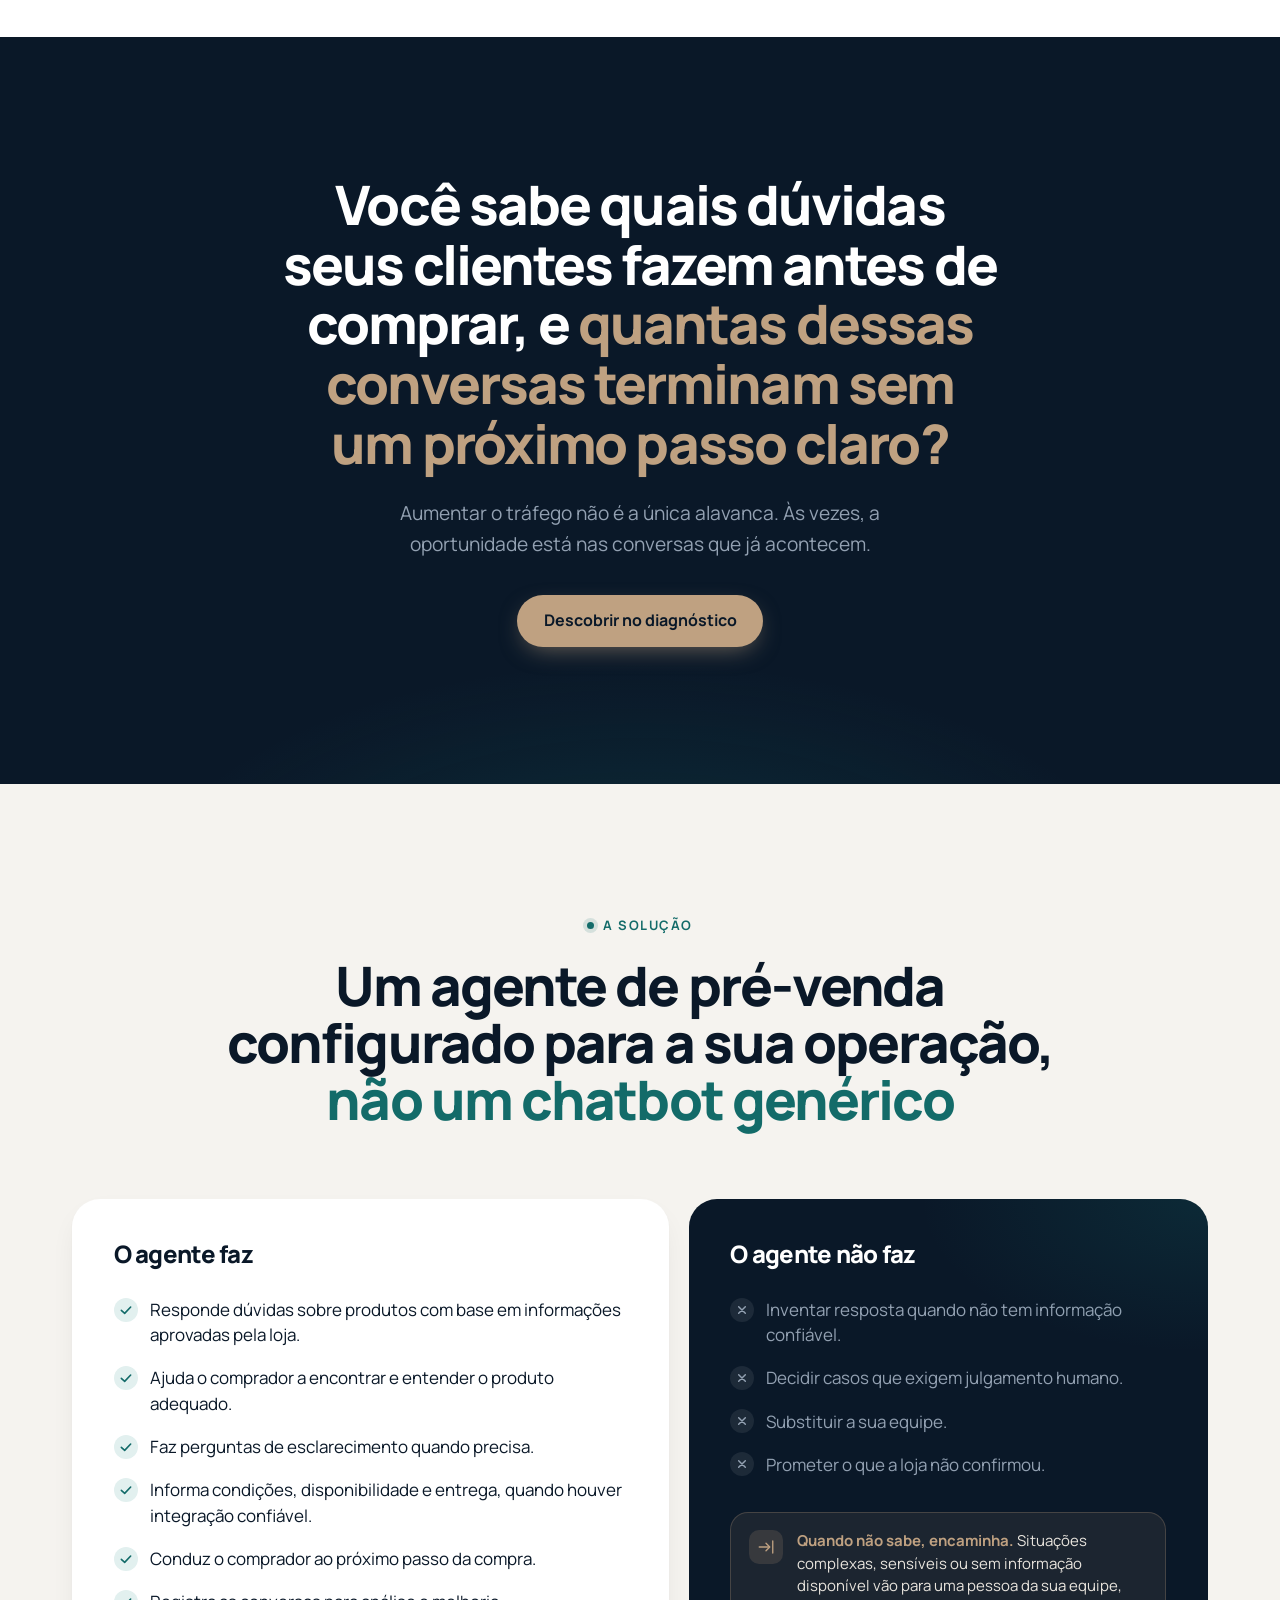
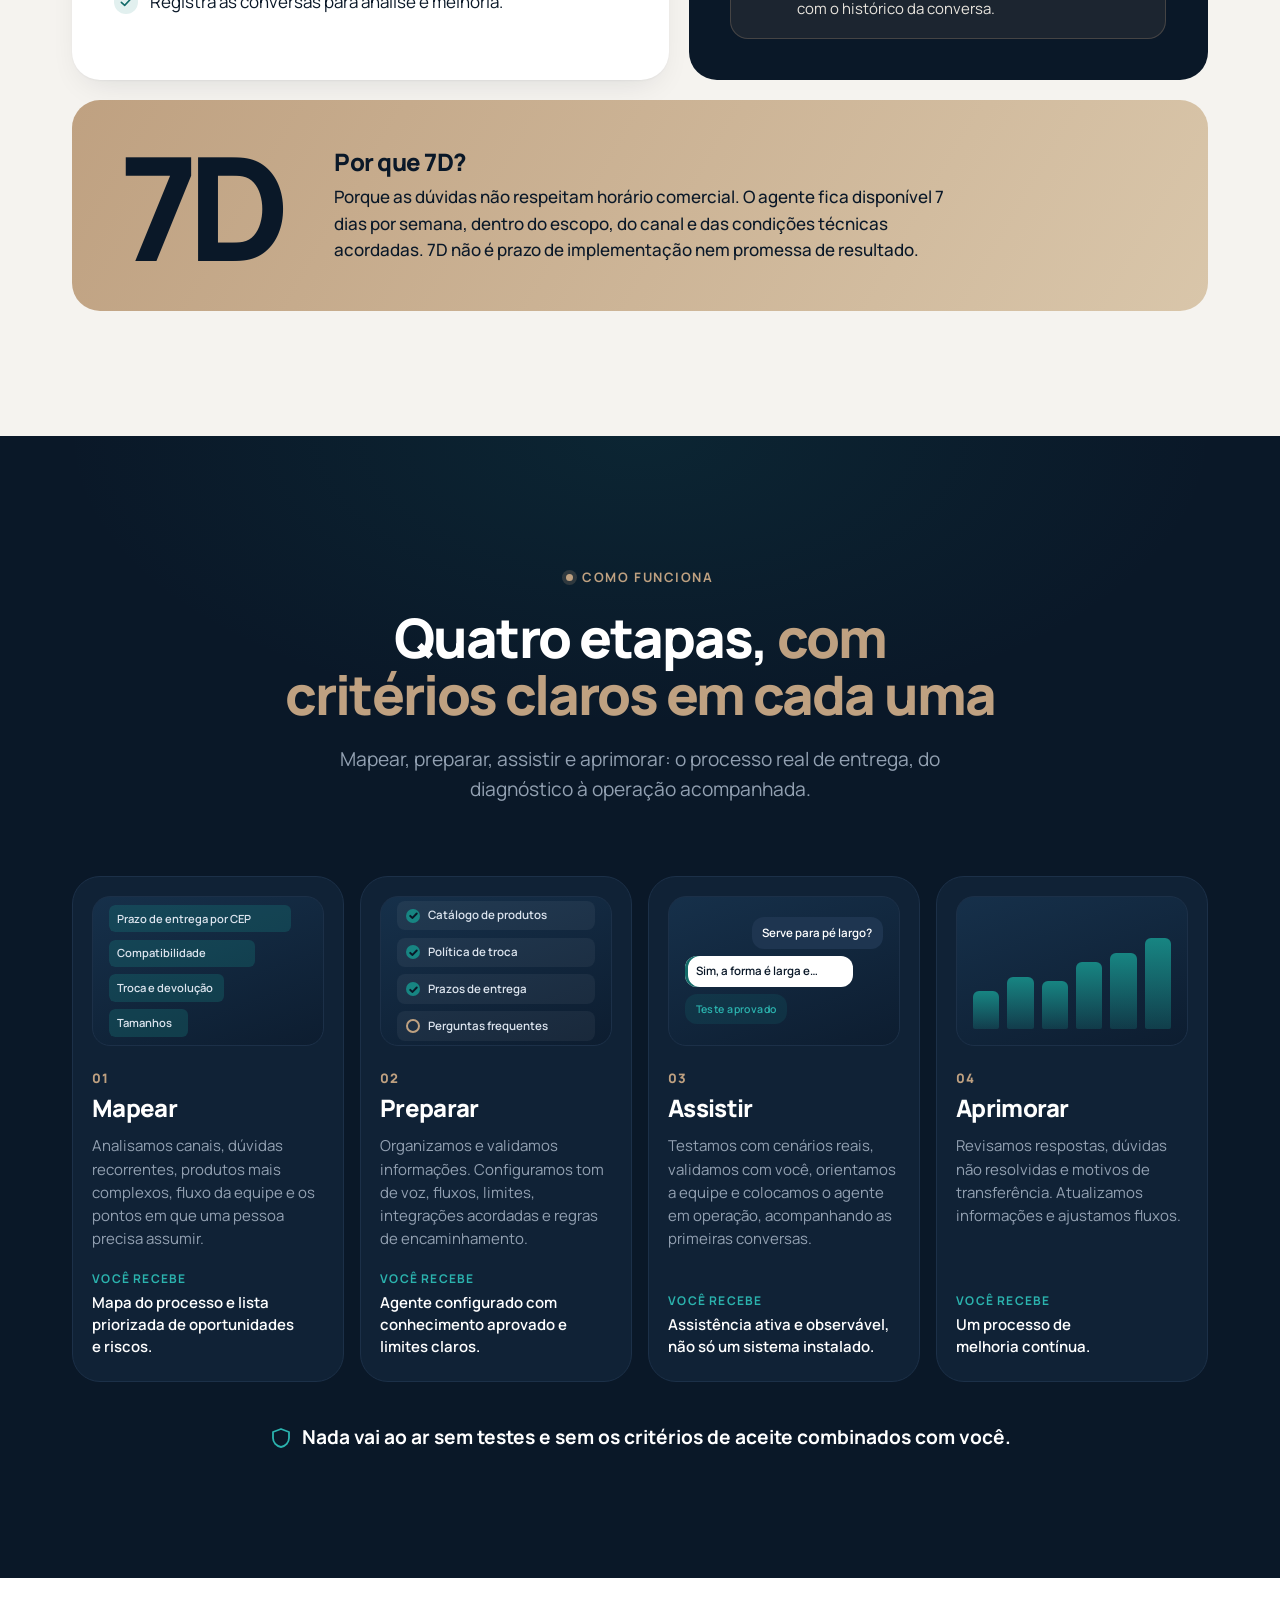
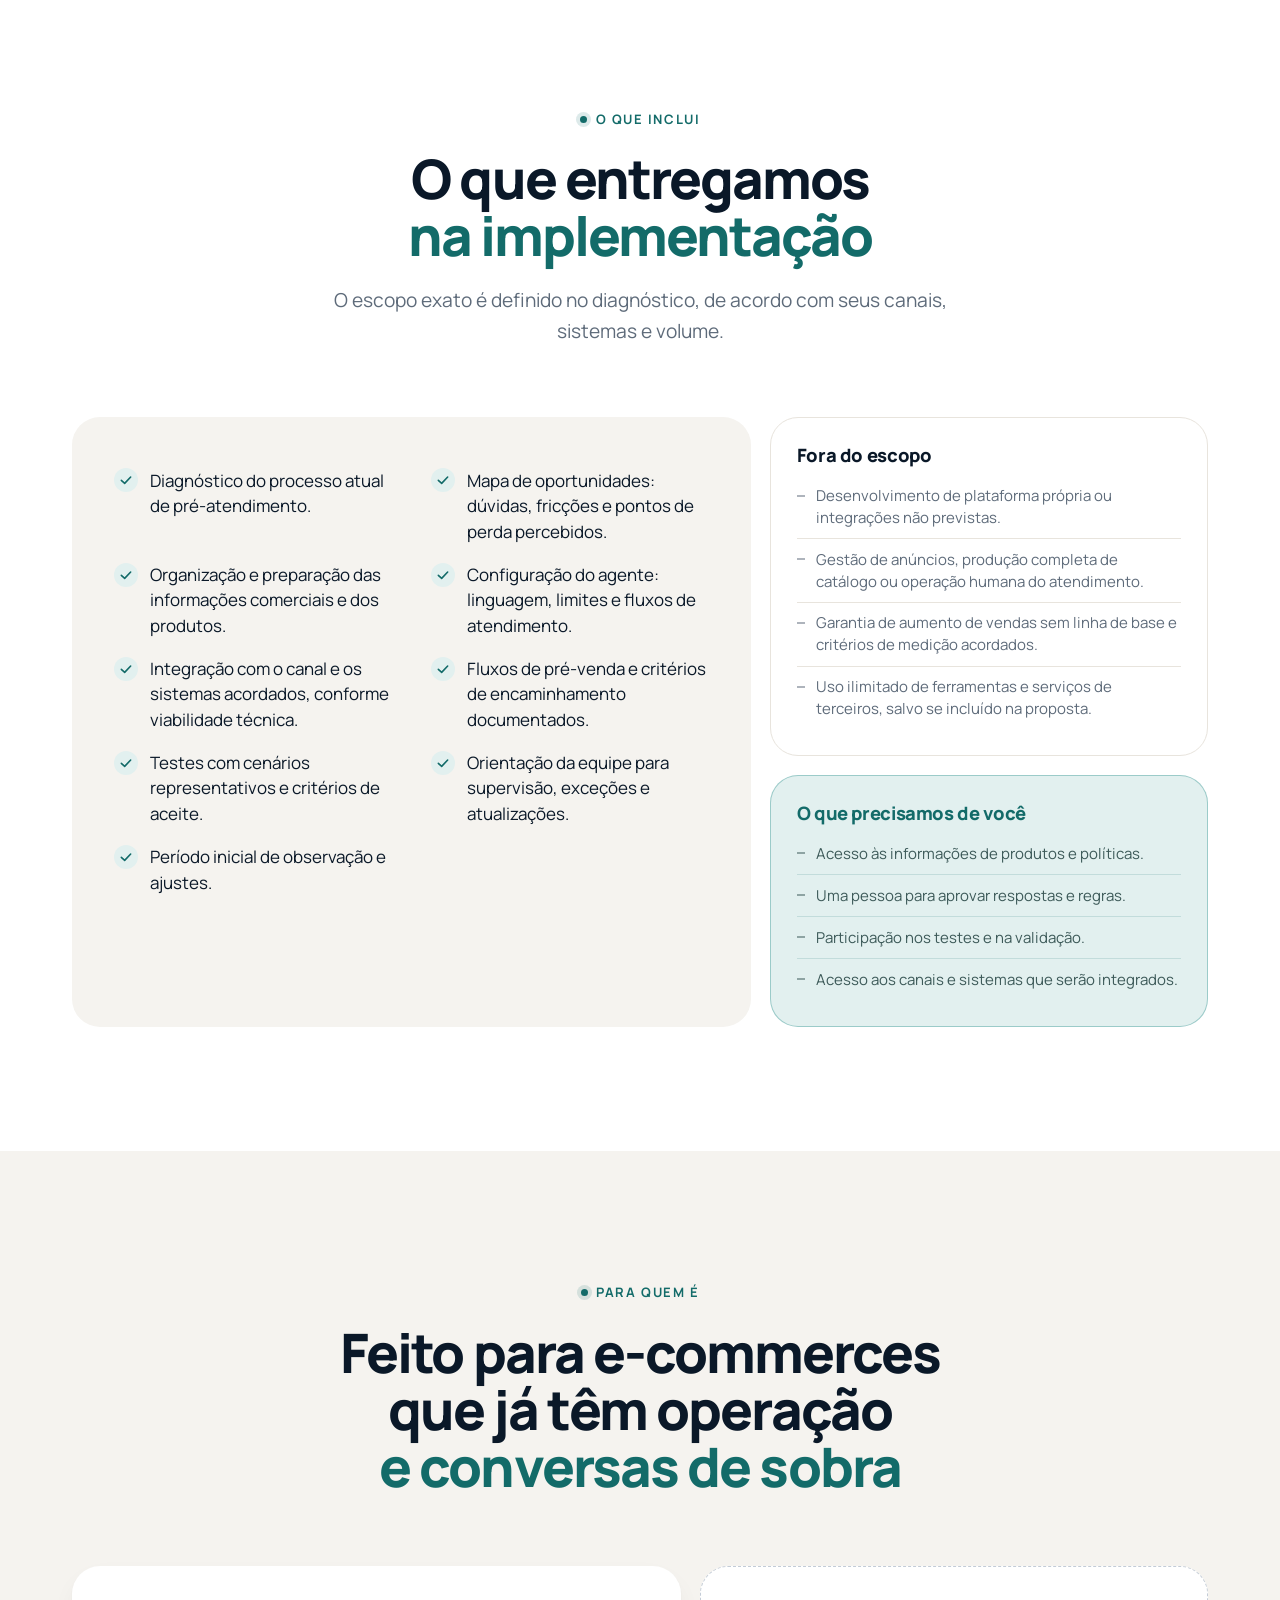
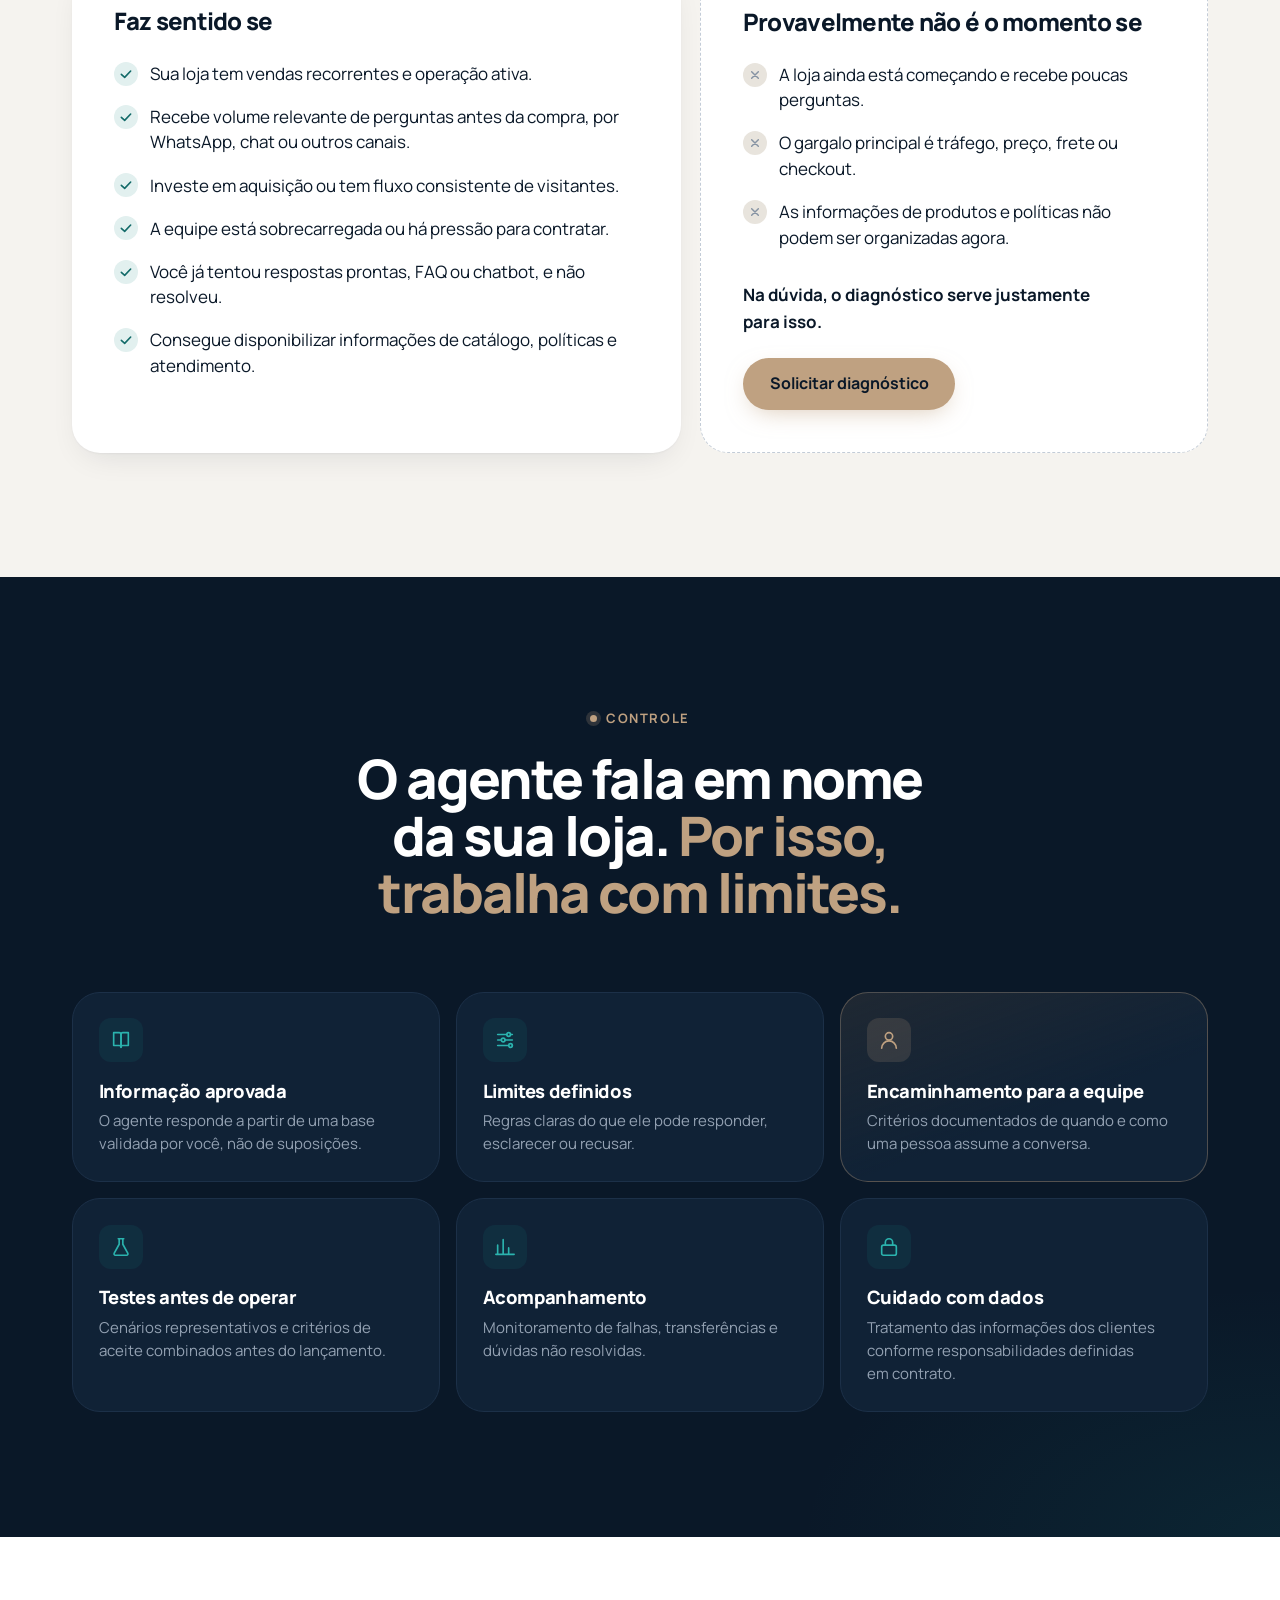
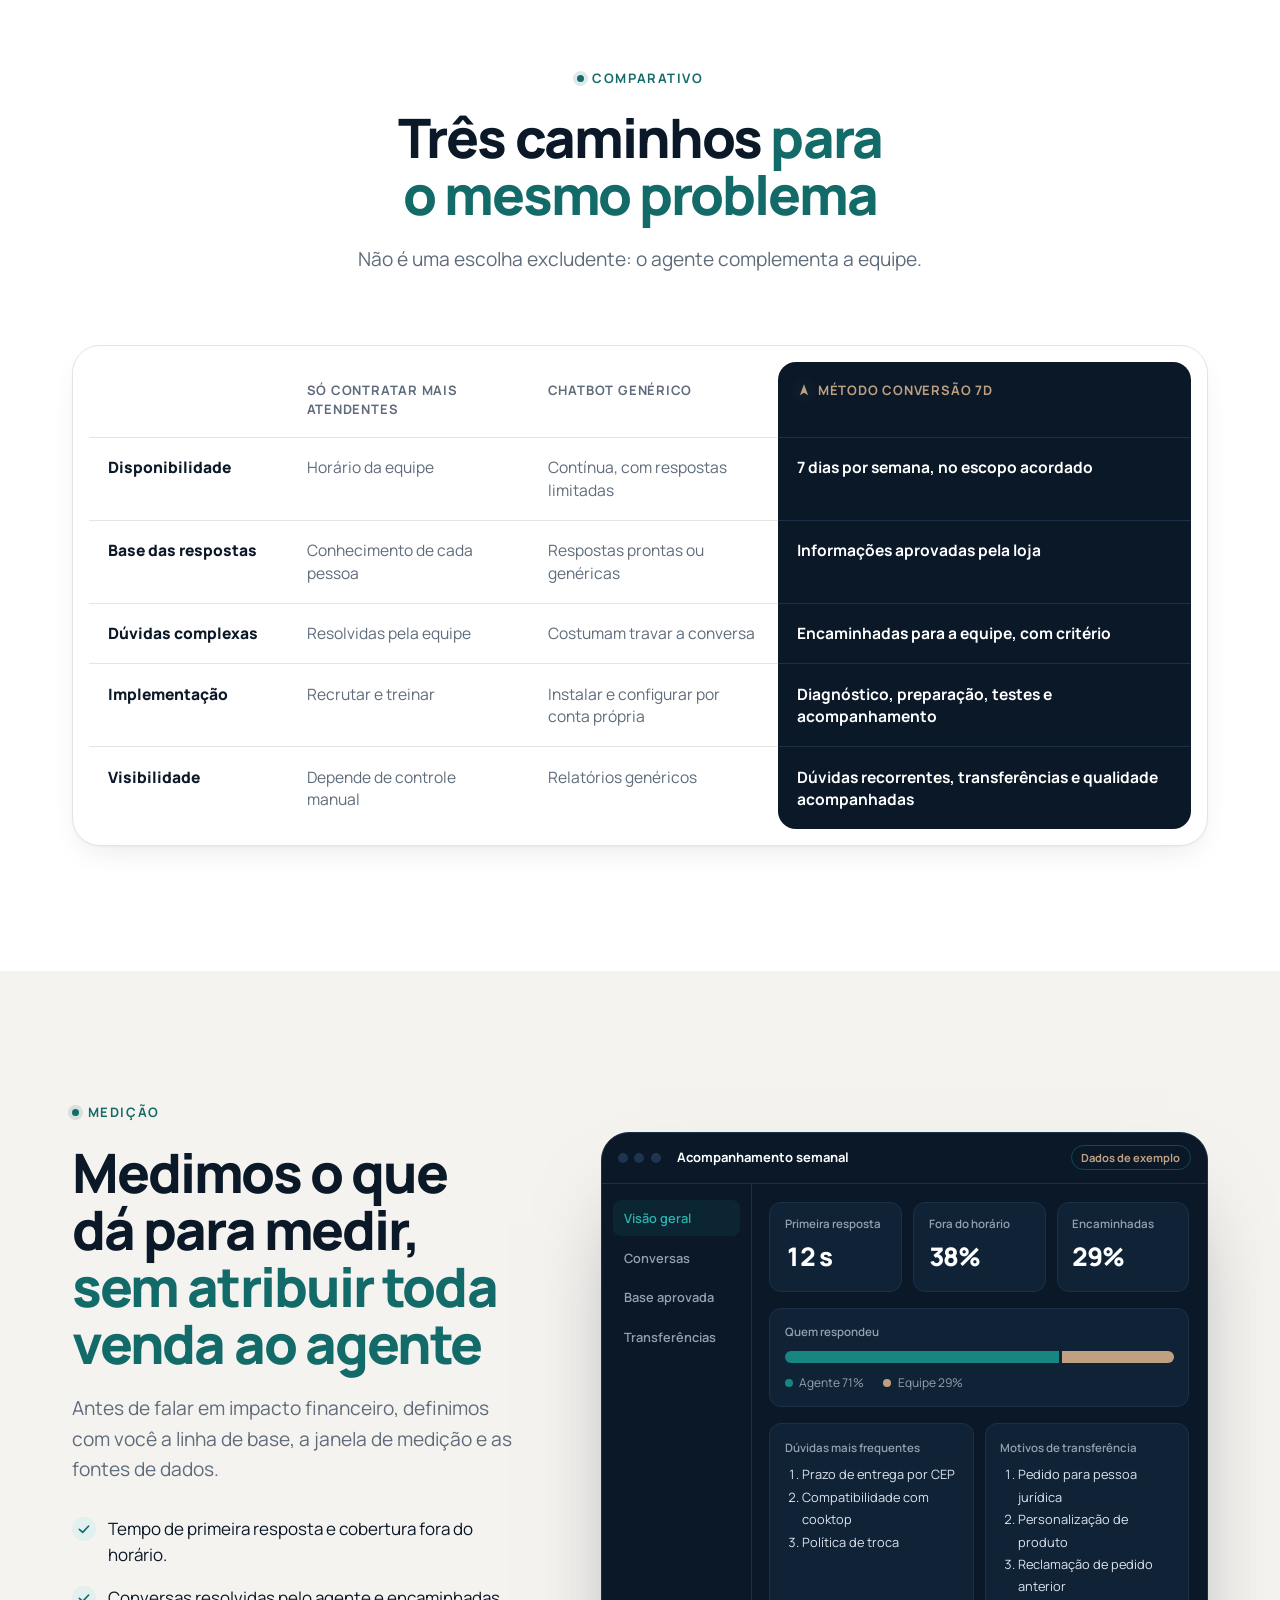
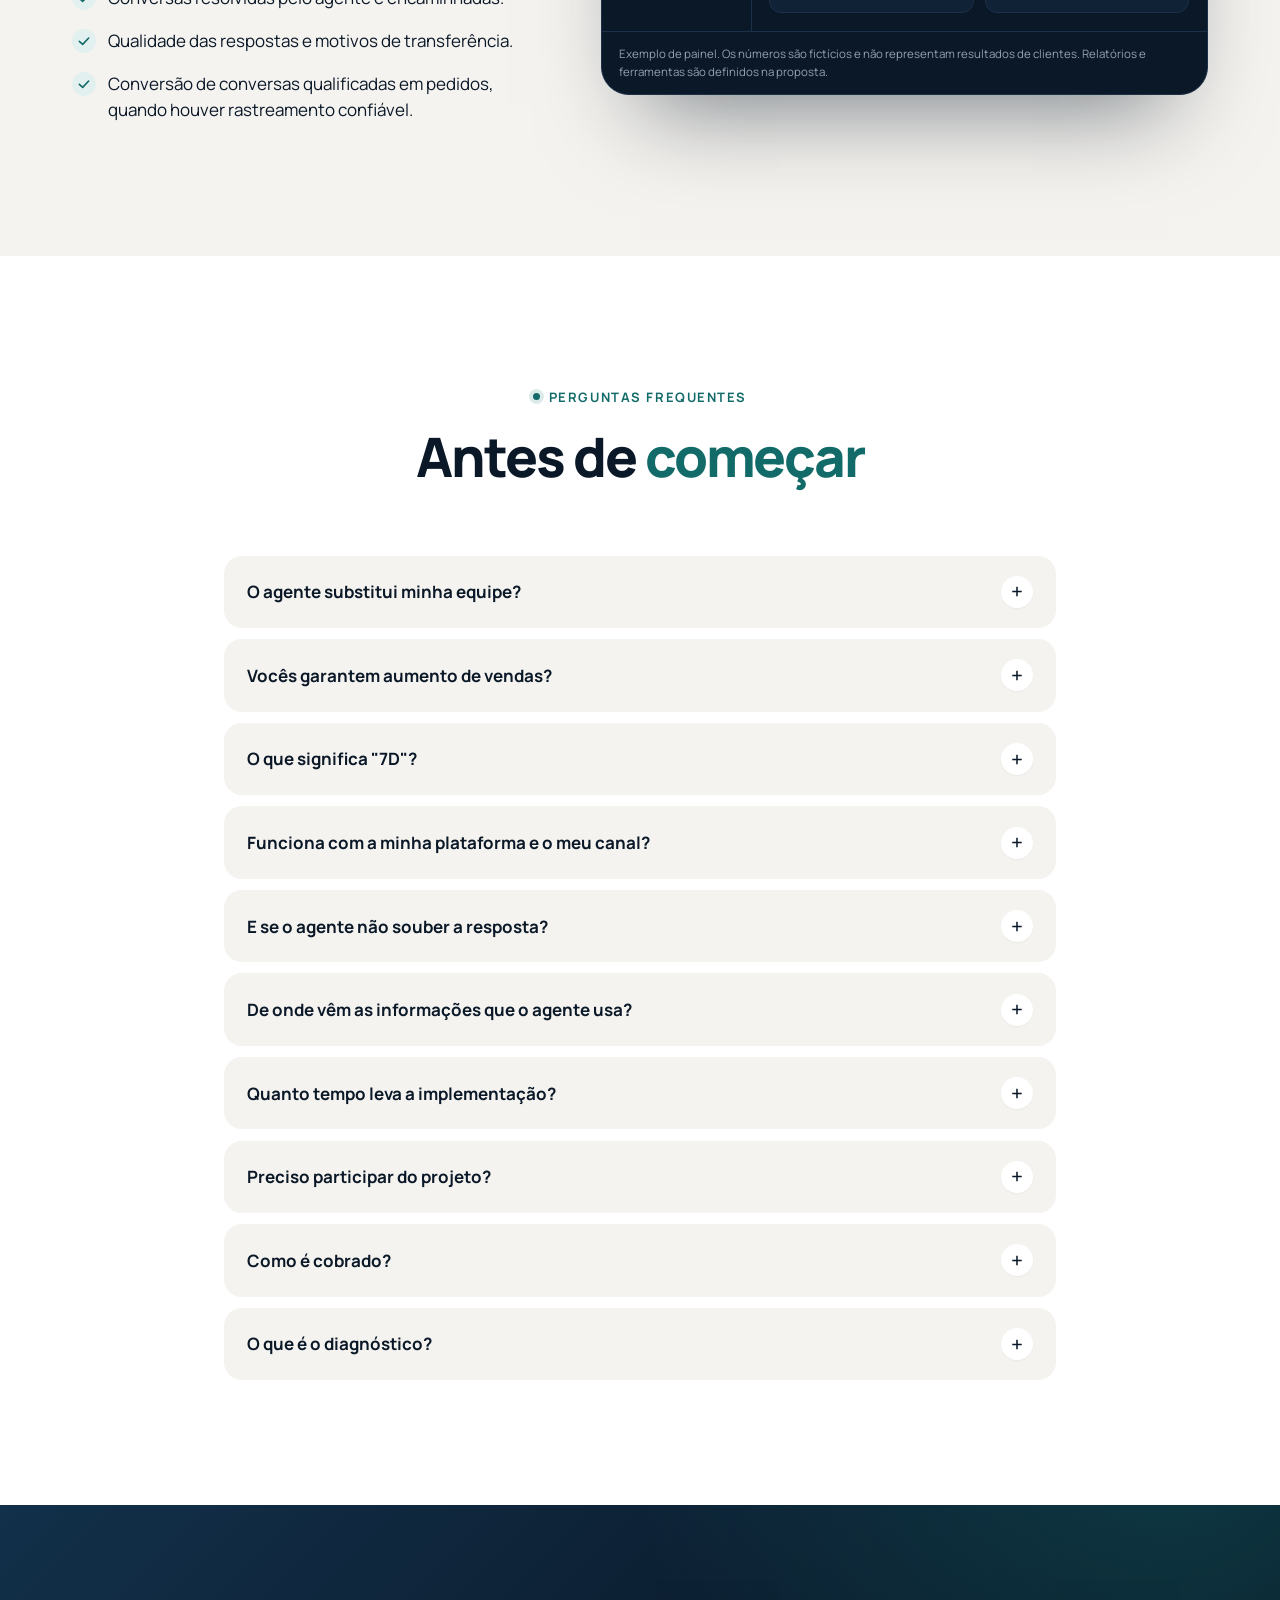
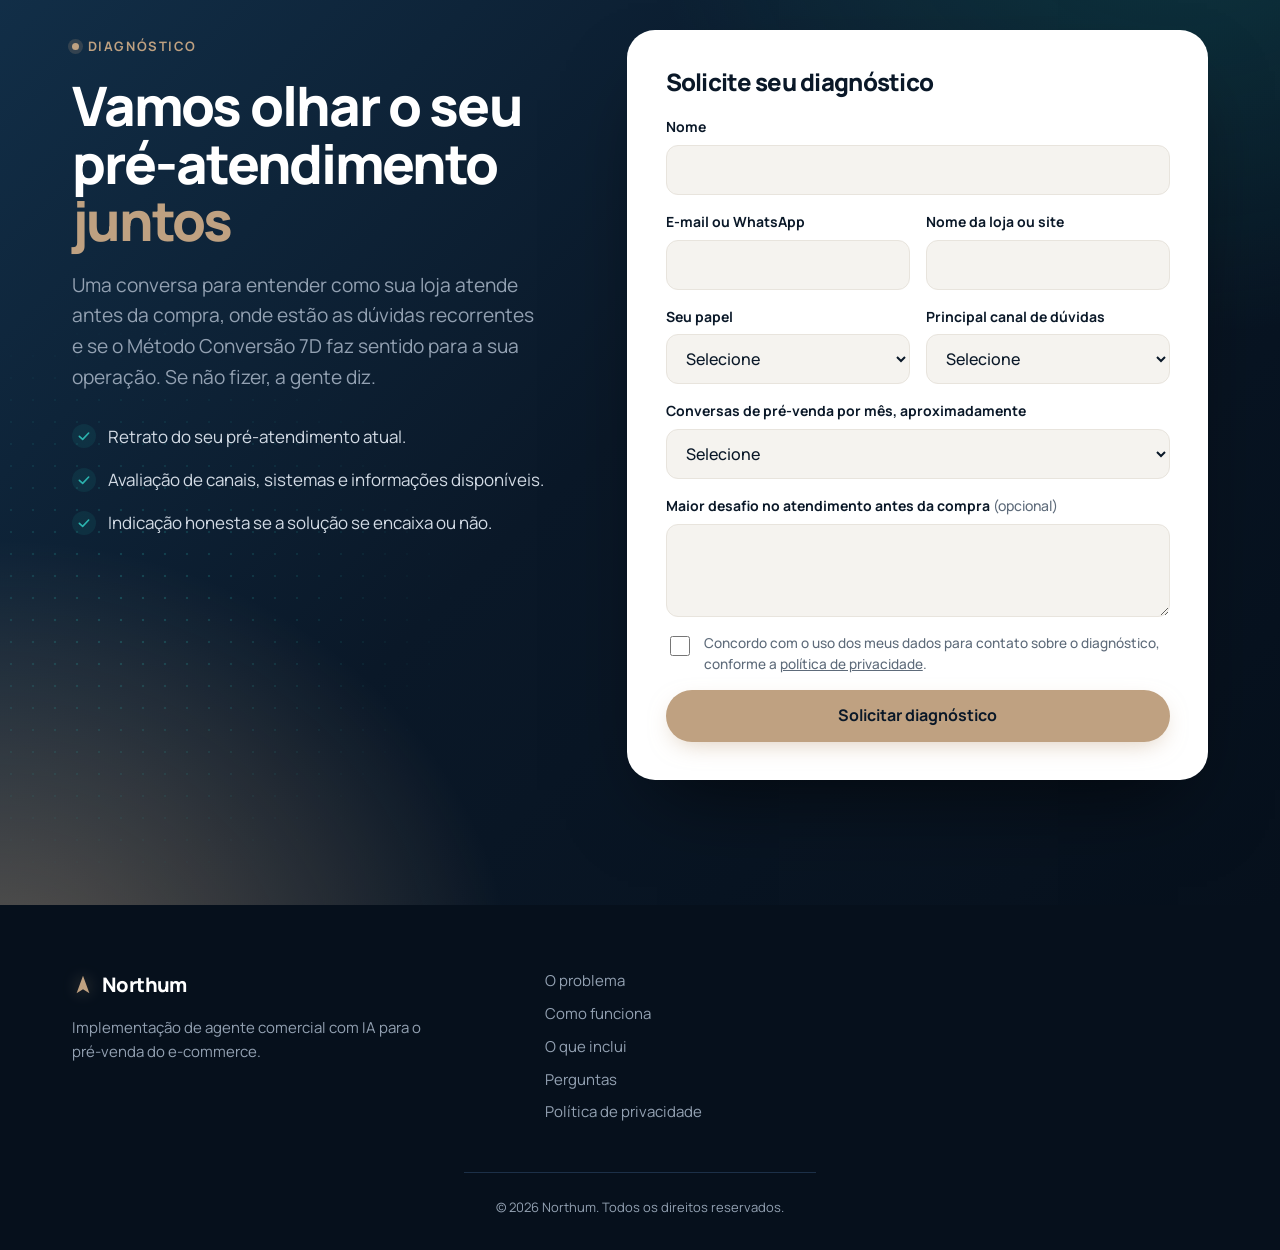
==== commit b3bbcab9: "Autoplay mudo do vídeo, menu que some ao rolar e remove seção de investimento - Vídeo do hero começa" ====
--- a/index.html
+++ b/index.html
@@ -51,7 +51,6 @@
         <a href="#como-funciona">Como funciona</a>
         <a href="#inclui">O que inclui</a>
         <a href="#para-quem">Para quem</a>
-        <a href="#investimento">Investimento</a>
         <a href="#perguntas">Perguntas</a>
       </nav>
       <a class="btn btn-primary btn-sm header-cta" href="#diagnostico" data-cta="header">Solicitar diagnóstico</a>
@@ -78,8 +77,11 @@
             Seu navegador não reproduz vídeo. <a href="assets/video/northum-apresentacao.mp4">Baixe o vídeo de apresentação</a>.
           </video>
           <button class="hero-play" type="button" id="hero-play" aria-label="Assistir ao vídeo de apresentação, 1 minuto e 27 segundos">
-            <span class="hero-play-icon" aria-hidden="true"><svg viewBox="0 0 24 24"><path d="M8 5.5v13l11-6.5z"/></svg></span>
-            <span class="hero-play-text">Assistir ao vídeo<small>1:27 · com legendas</small></span>
+            <span class="hero-play-icon" aria-hidden="true">
+              <svg class="ic-play" viewBox="0 0 24 24"><path d="M8 5.5v13l11-6.5z"/></svg>
+              <svg class="ic-sound" viewBox="0 0 24 24"><path d="M4 9.5h3.5L12 5.5v13l-4.5-4H4z"/><path d="M15.5 9a4.2 4.2 0 0 1 0 6M18 6.5a7.8 7.8 0 0 1 0 11" fill="none" stroke="currentColor" stroke-width="2" stroke-linecap="round"/></svg>
+            </span>
+            <span class="hero-play-text"><span class="t-play">Assistir ao vídeo<small>1:27 · com legendas</small></span><span class="t-sound">Ativar som<small>assistir do início</small></span></span>
           </button>
         </figure>
 
@@ -477,58 +479,6 @@
       </div>
     </section>
 
-    <!-- ================= INVESTIMENTO ================= -->
-    <section class="section dark" id="investimento">
-      <div class="wrap">
-        <div class="head-center reveal">
-          <p class="eyebrow">Investimento</p>
-          <h2>Um projeto com escopo, prazo <span class="hl">e critérios definidos</span></h2>
-        </div>
-
-        <div class="pricing" data-show-if="price">
-          <article class="price-card price-main reveal">
-            <p class="price-kind">Implementação · valor único</p>
-            <p class="price-value"><small>a partir de</small><strong data-config="PRECO_IMPLEMENTACAO">R$ 5.000</strong></p>
-            <p>Pacote essencial com escopo delimitado. A proposta especifica:</p>
-            <ul class="ticks">
-              <li><svg><use href="#i-check"/></svg>Canal principal incluído.</li>
-              <li><svg><use href="#i-check"/></svg>Integrações incluídas e excluídas.</li>
-              <li><svg><use href="#i-check"/></svg>Fluxos e limites da base de conhecimento.</li>
-              <li><svg><use href="#i-check"/></svg>Prazo, responsabilidades e critérios de aceite.</li>
-              <li><svg><use href="#i-check"/></svg>Período de ajustes incluído.</li>
-            </ul>
-            <a class="btn btn-primary btn-block" href="#diagnostico" data-cta="investimento">Solicitar diagnóstico</a>
-          </article>
-          <article class="price-card price-alt reveal">
-            <p class="price-kind">Manutenção · recorrente e obrigatória</p>
-            <p class="price-value"><small>valor</small><strong class="tbd">Apresentado na proposta</strong></p>
-            <p>Contratada separadamente, por período definido. Pode incluir:</p>
-            <ul class="ticks">
-              <li><svg><use href="#i-check"/></svg>Monitoramento do funcionamento e investigação de falhas.</li>
-              <li><svg><use href="#i-check"/></svg>Correções no escopo implementado.</li>
-              <li><svg><use href="#i-check"/></svg>Atualização de informações e regras dentro de um limite acordado.</li>
-              <li><svg><use href="#i-check"/></svg>Ajustes de fluxos com base nas conversas e métricas.</li>
-            </ul>
-          </article>
-        </div>
-
-        <div class="pricing-alt reveal" data-show-if="no-price">
-          <p><b>Investimento definido após o diagnóstico</b>, de acordo com canais, integrações e volume. A proposta separa a implementação, com valor único, da manutenção, que é recorrente, obrigatória e contratada por período definido.</p>
-        </div>
-
-        <div class="price-foot reveal">
-          <div class="assurance">
-            <span class="ico"><svg><use href="#i-shield"/></svg></span>
-            <div>
-              <h3>Garantia de execução</h3>
-              <p>Os critérios de aceite são definidos antes do início. Falhas de implementação dentro do escopo que impeçam cumprir esses critérios são corrigidas sem custo adicional.</p>
-            </div>
-          </div>
-          <p class="pricing-note">Projetos com múltiplos canais, integrações customizadas ou regras complexas são diagnosticados e orçados à parte. Custos de plataformas e serviços de terceiros são detalhados na proposta.</p>
-        </div>
-      </div>
-    </section>
-
     <!-- ================= FAQ ================= -->
     <section class="section white" id="perguntas">
       <div class="wrap">
@@ -655,7 +605,6 @@
         <a href="#problema">O problema</a>
         <a href="#como-funciona">Como funciona</a>
         <a href="#inclui">O que inclui</a>
-        <a href="#investimento">Investimento</a>
         <a href="#perguntas">Perguntas</a>
         <a href="privacidade.html">Política de privacidade</a>
       </nav>
--- a/assets/css/styles.css
+++ b/assets/css/styles.css
@@ -102,6 +102,8 @@
   transition: background-color .25s;
 }
 .site-header.scrolled .header-bar { background: rgba(10, 24, 40, .9); }
+.site-header { transition: transform .3s ease, opacity .3s ease; }
+.site-header.is-hidden { transform: translateY(calc(-100% - 20px)); opacity: 0; }
 .brand { display: inline-flex; align-items: center; gap: .5rem; font-weight: 800; font-size: 1.25rem; letter-spacing: -.03em; text-decoration: none; }
 .brand-mark { width: 22px; height: 22px; fill: var(--gold); flex: none; filter: drop-shadow(0 0 8px rgba(191, 161, 129, .45)); }
 .nav { display: flex; gap: 1.6rem; margin-left: auto; }
@@ -179,11 +181,23 @@
   display: grid; place-items: center; width: clamp(44px, 2vw + 36px, 58px); aspect-ratio: 1; border-radius: 50%;
   background: var(--gold); color: var(--night); box-shadow: 0 0 0 6px rgba(191, 161, 129, .18);
 }
-.hero-play-icon svg { width: 40%; height: 40%; margin-left: 8%; fill: currentColor; }
+.hero-play-icon .ic-play { width: 40%; height: 40%; margin-left: 8%; fill: currentColor; }
 .hero-play-text { display: grid; font-weight: 800; font-size: 1rem; line-height: 1.25; }
 .hero-play-text small { font-size: .8125rem; font-weight: 600; color: #D3DBE5; }
 .hero-play:focus-visible { outline: 3px solid var(--gold); outline-offset: 3px; }
 .hero-player.is-playing .hero-play { display: none; }
+.hero-play .ic-sound, .hero-play .t-sound { display: none; }
+.t-play, .t-sound { display: grid; }
+/* Prévia muda tocando sozinha: o botão vira "Ativar som" no canto superior, longe das legendas */
+.hero-player.is-preview video { cursor: pointer; }
+.hero-player.is-preview .hero-play { top: clamp(10px, 4%, 28px); bottom: auto; }
+.hero-player.is-preview .hero-play .ic-play, .hero-player.is-preview .hero-play .t-play { display: none; }
+.hero-player.is-preview .hero-play .ic-sound { display: block; }
+.hero-player.is-preview .hero-play .t-sound { display: grid; }
+.hero-player.is-preview .hero-play-icon { animation: heroPulse 2.4s ease-in-out infinite; }
+.hero-play-icon .ic-sound { width: 46%; height: 46%; margin-left: 0; fill: currentColor; }
+@keyframes heroPulse { 0%, 100% { box-shadow: 0 0 0 6px rgba(191, 161, 129, .18); } 50% { box-shadow: 0 0 0 12px rgba(191, 161, 129, .05); } }
+.hero-player video::cue { font-family: var(--font); font-weight: 600; background: rgba(6, 16, 28, .78); }
 
 .fc-ico { flex: none; width: 34px; height: 34px; border-radius: 10px; display: grid; place-items: center; background: rgba(191, 161, 129,.16); color: var(--team); }
 .fc-ico svg { width: 18px; height: 18px; }
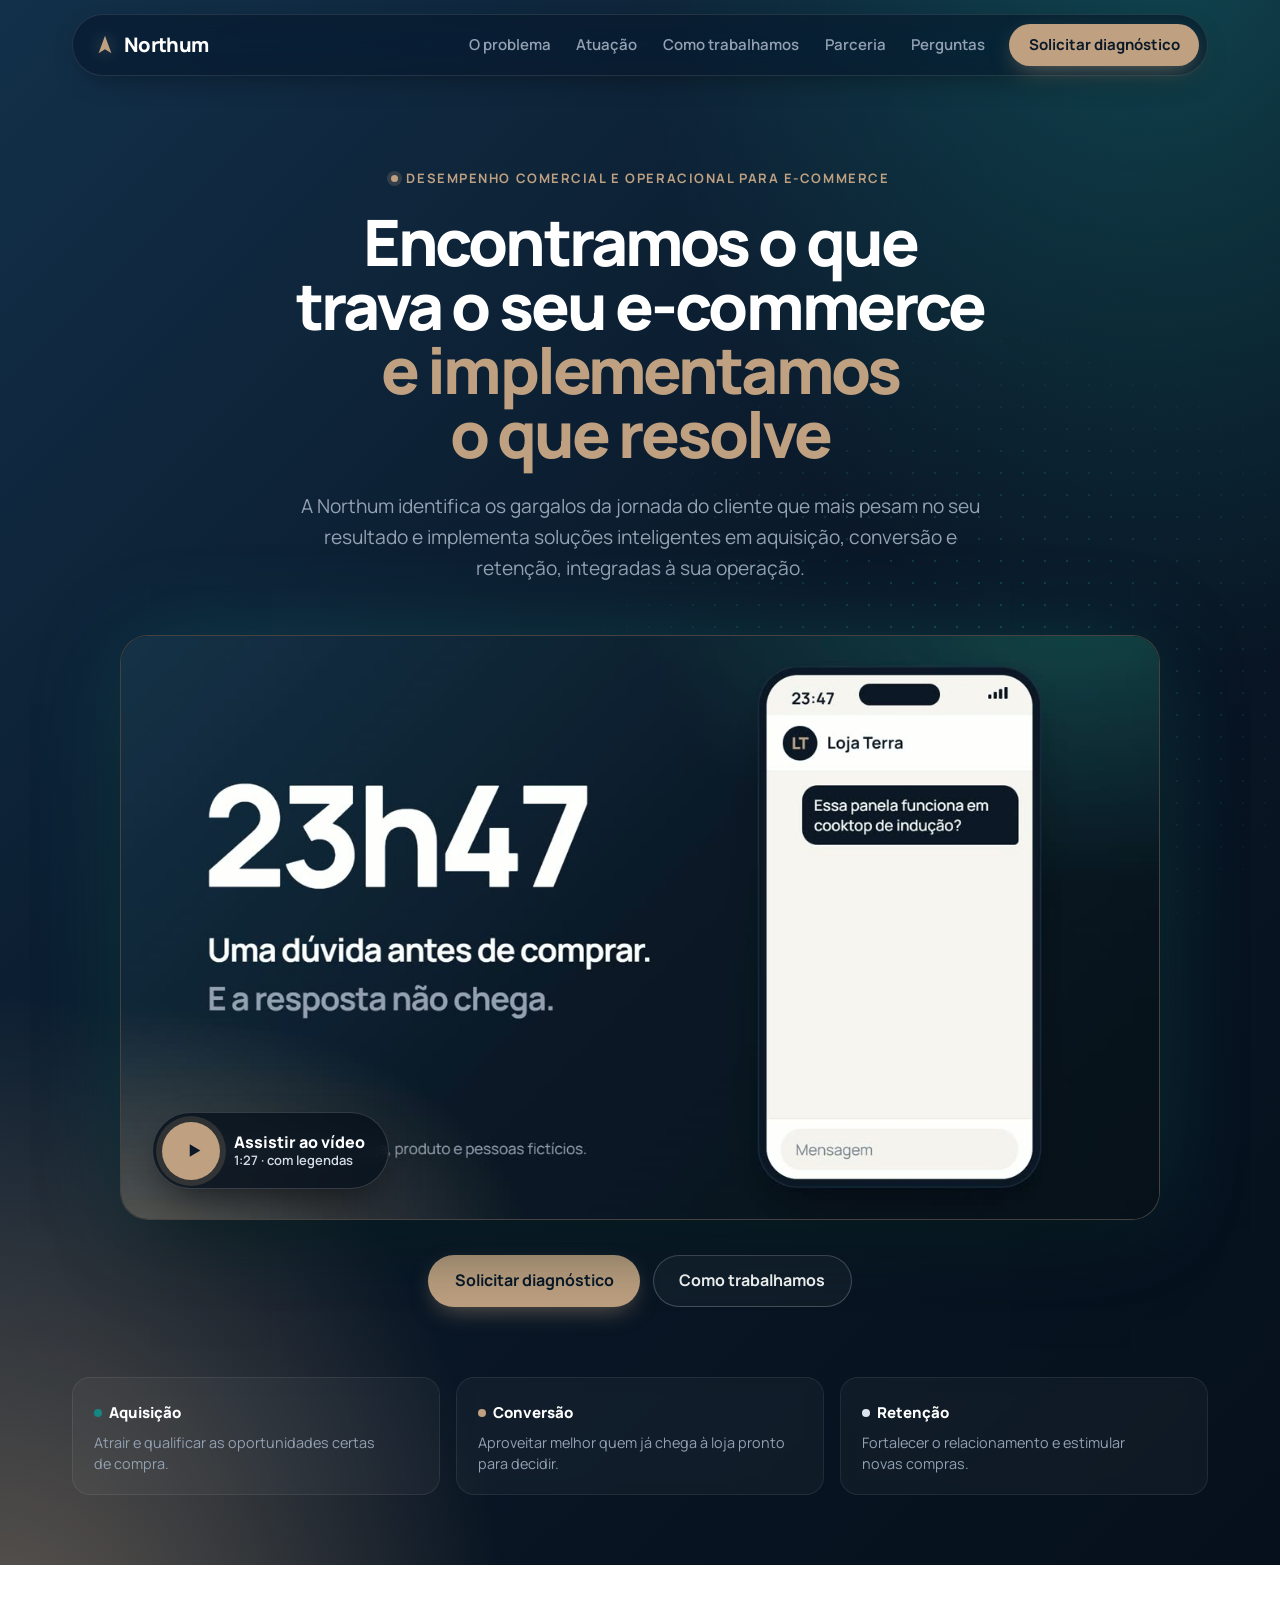
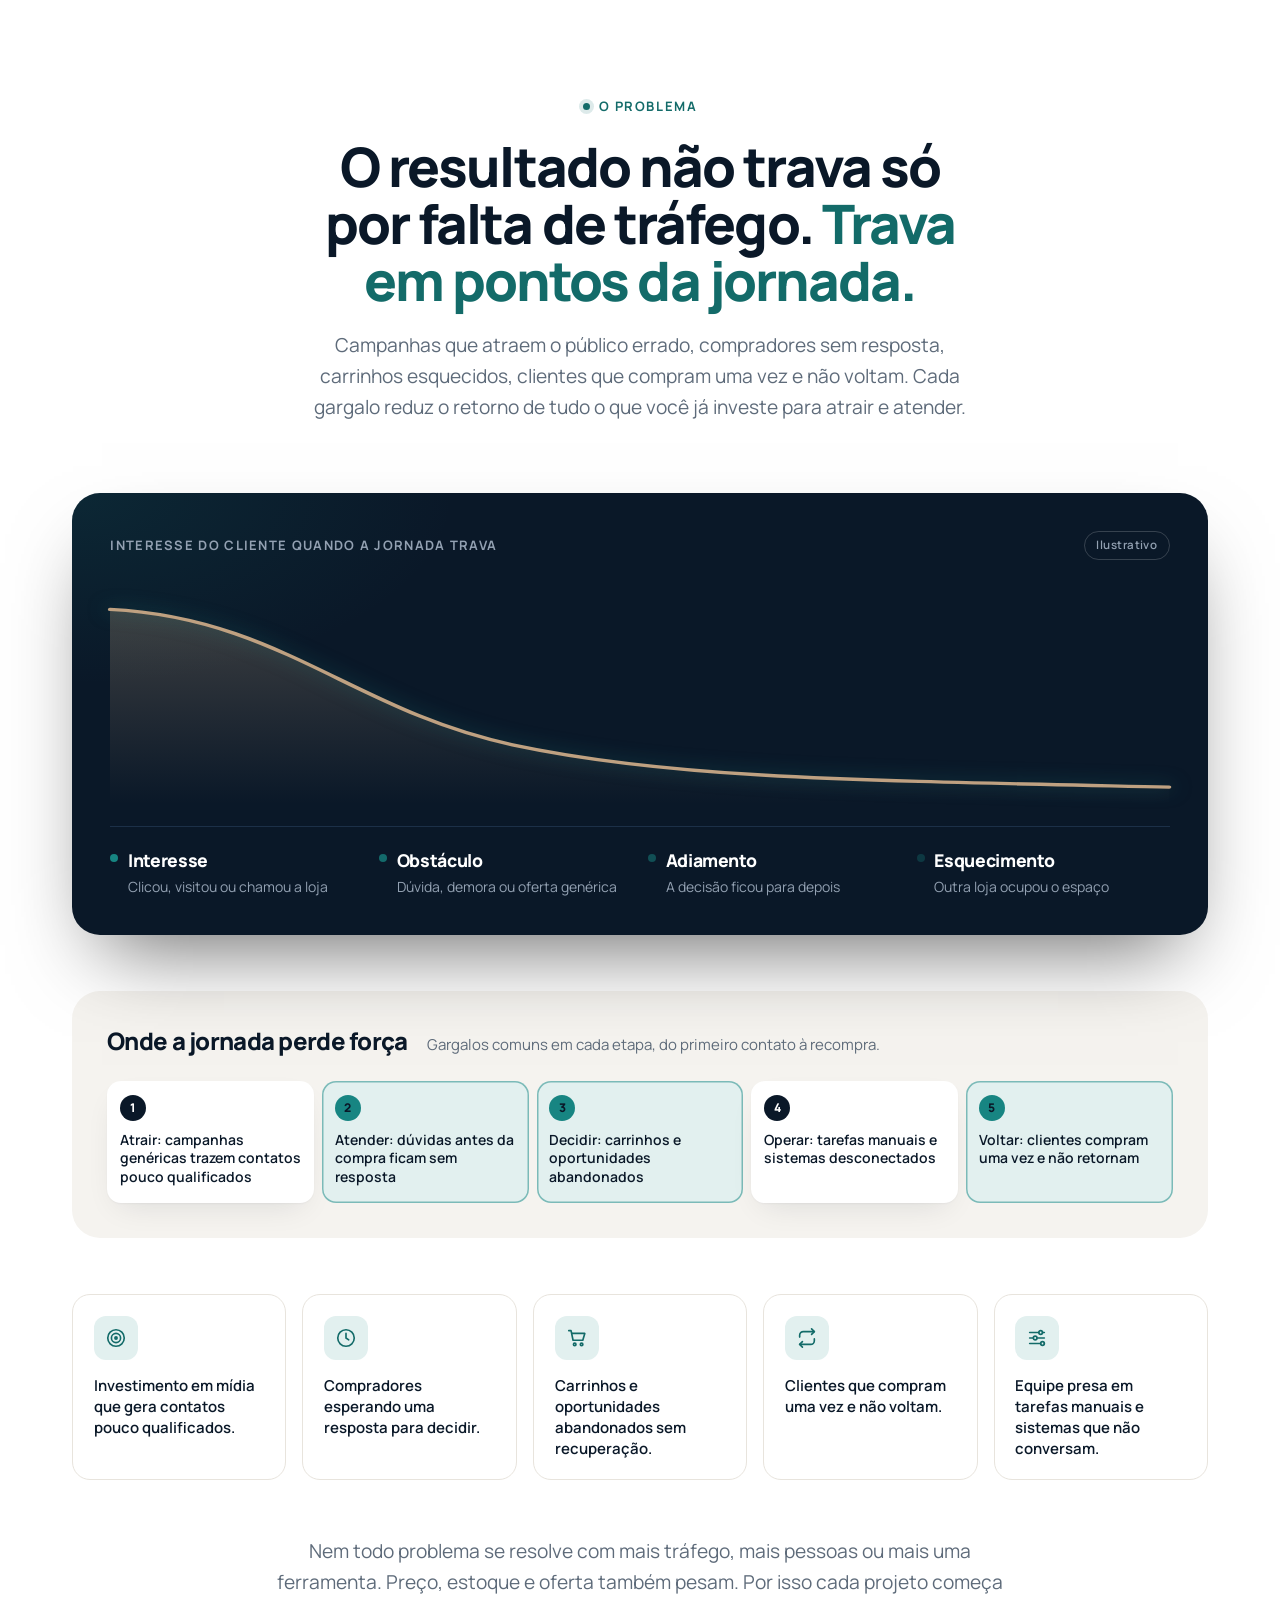
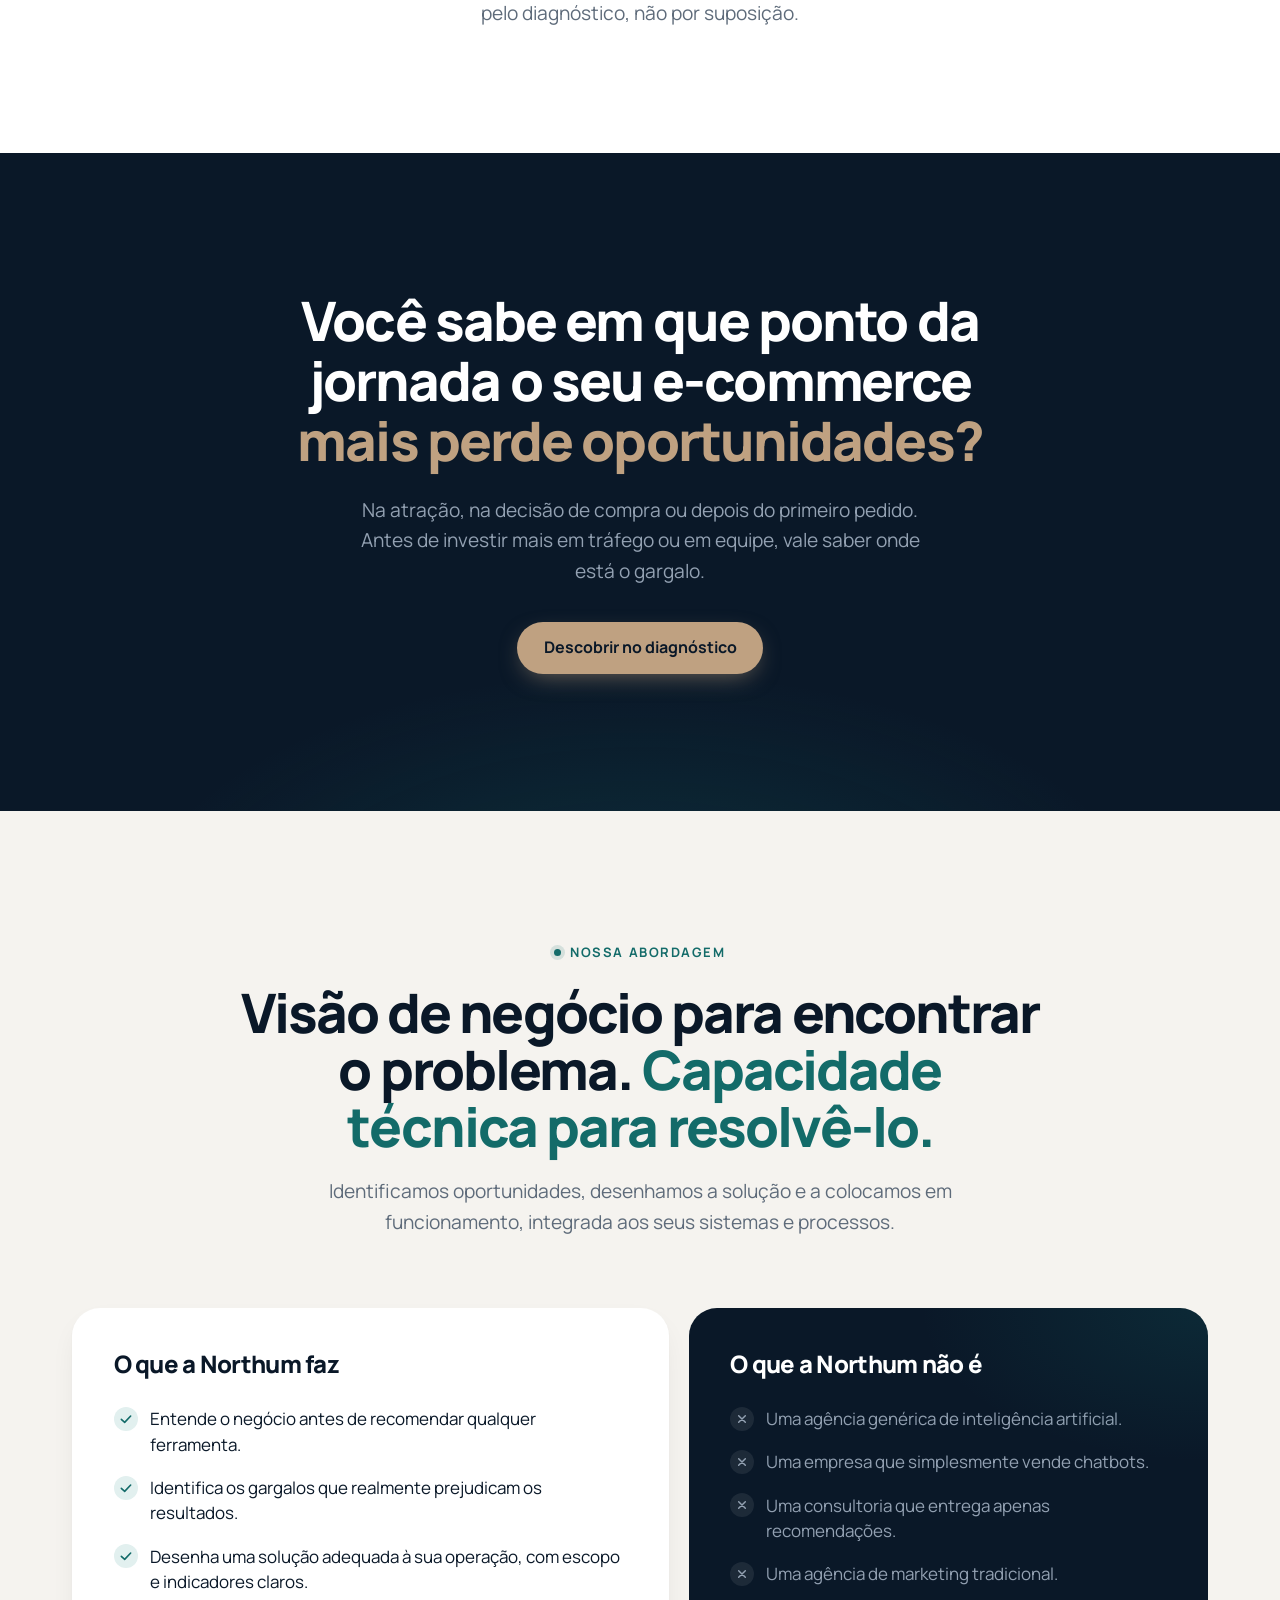
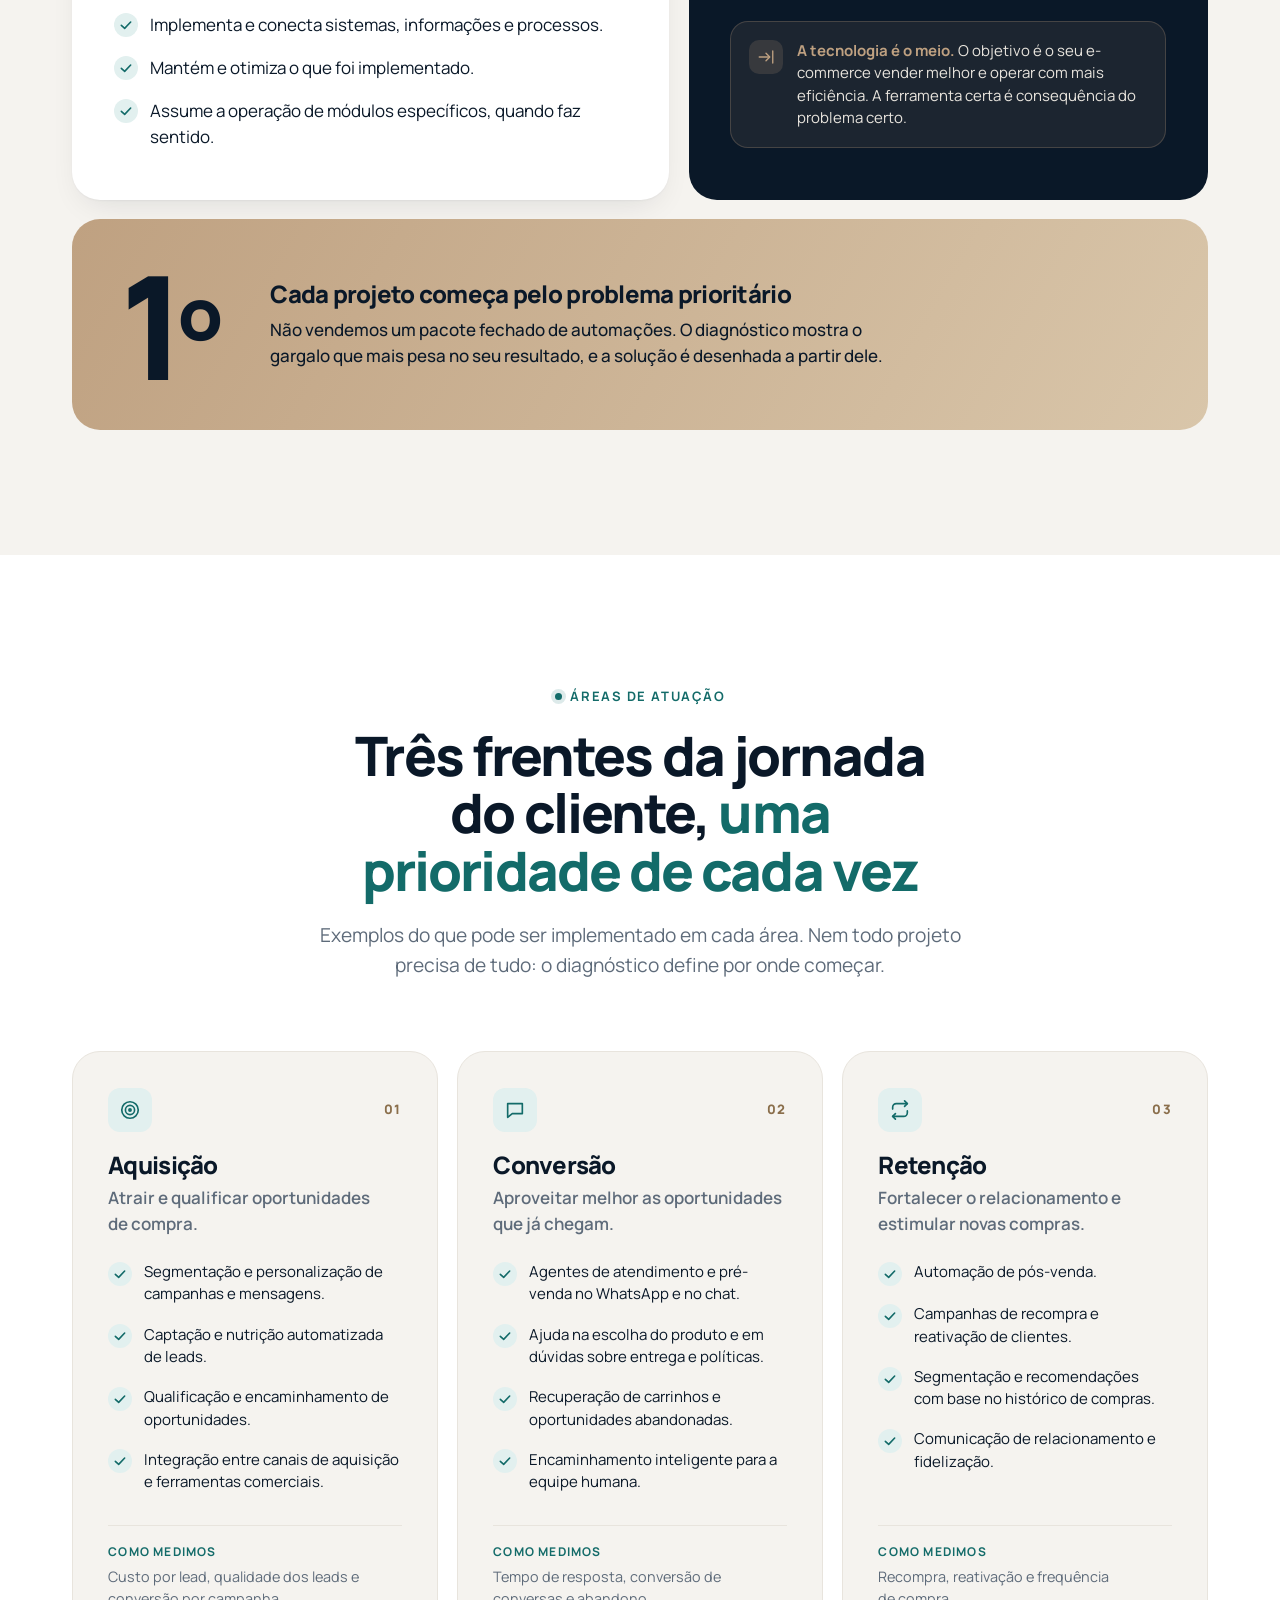
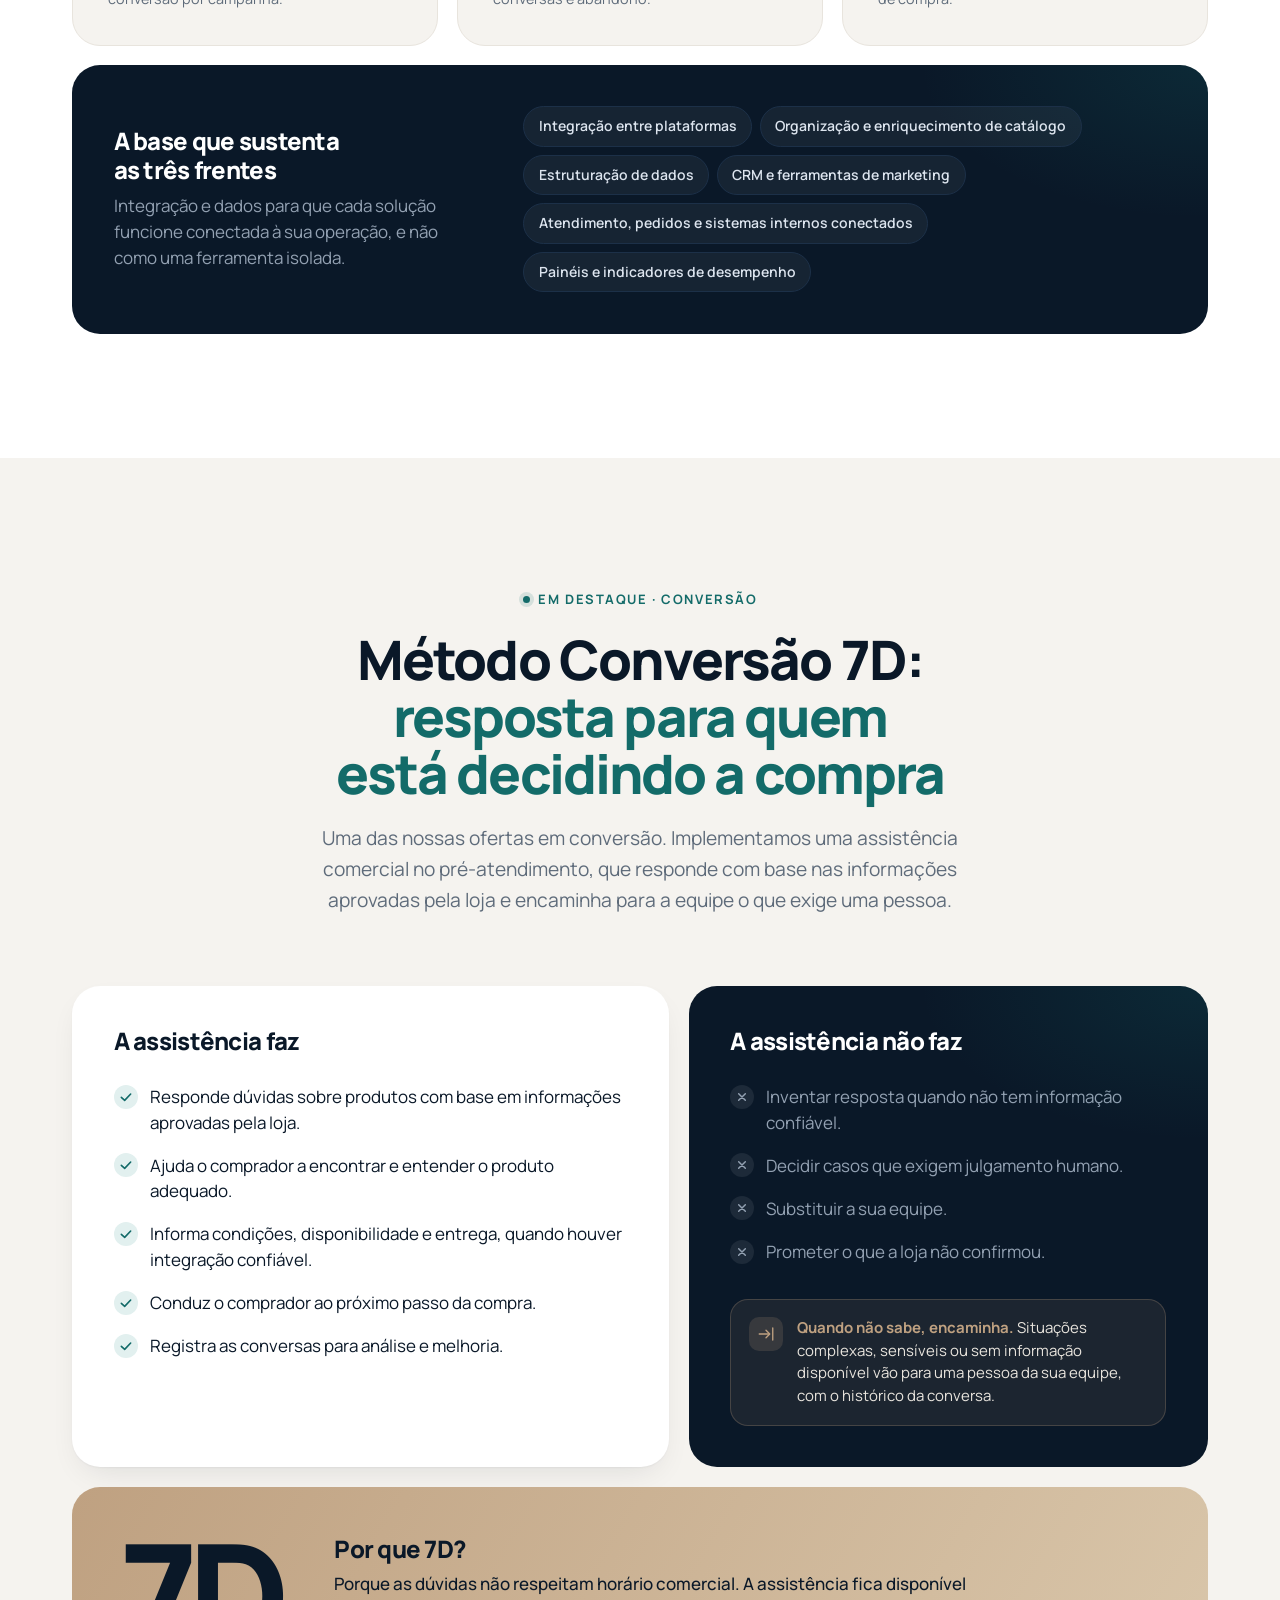
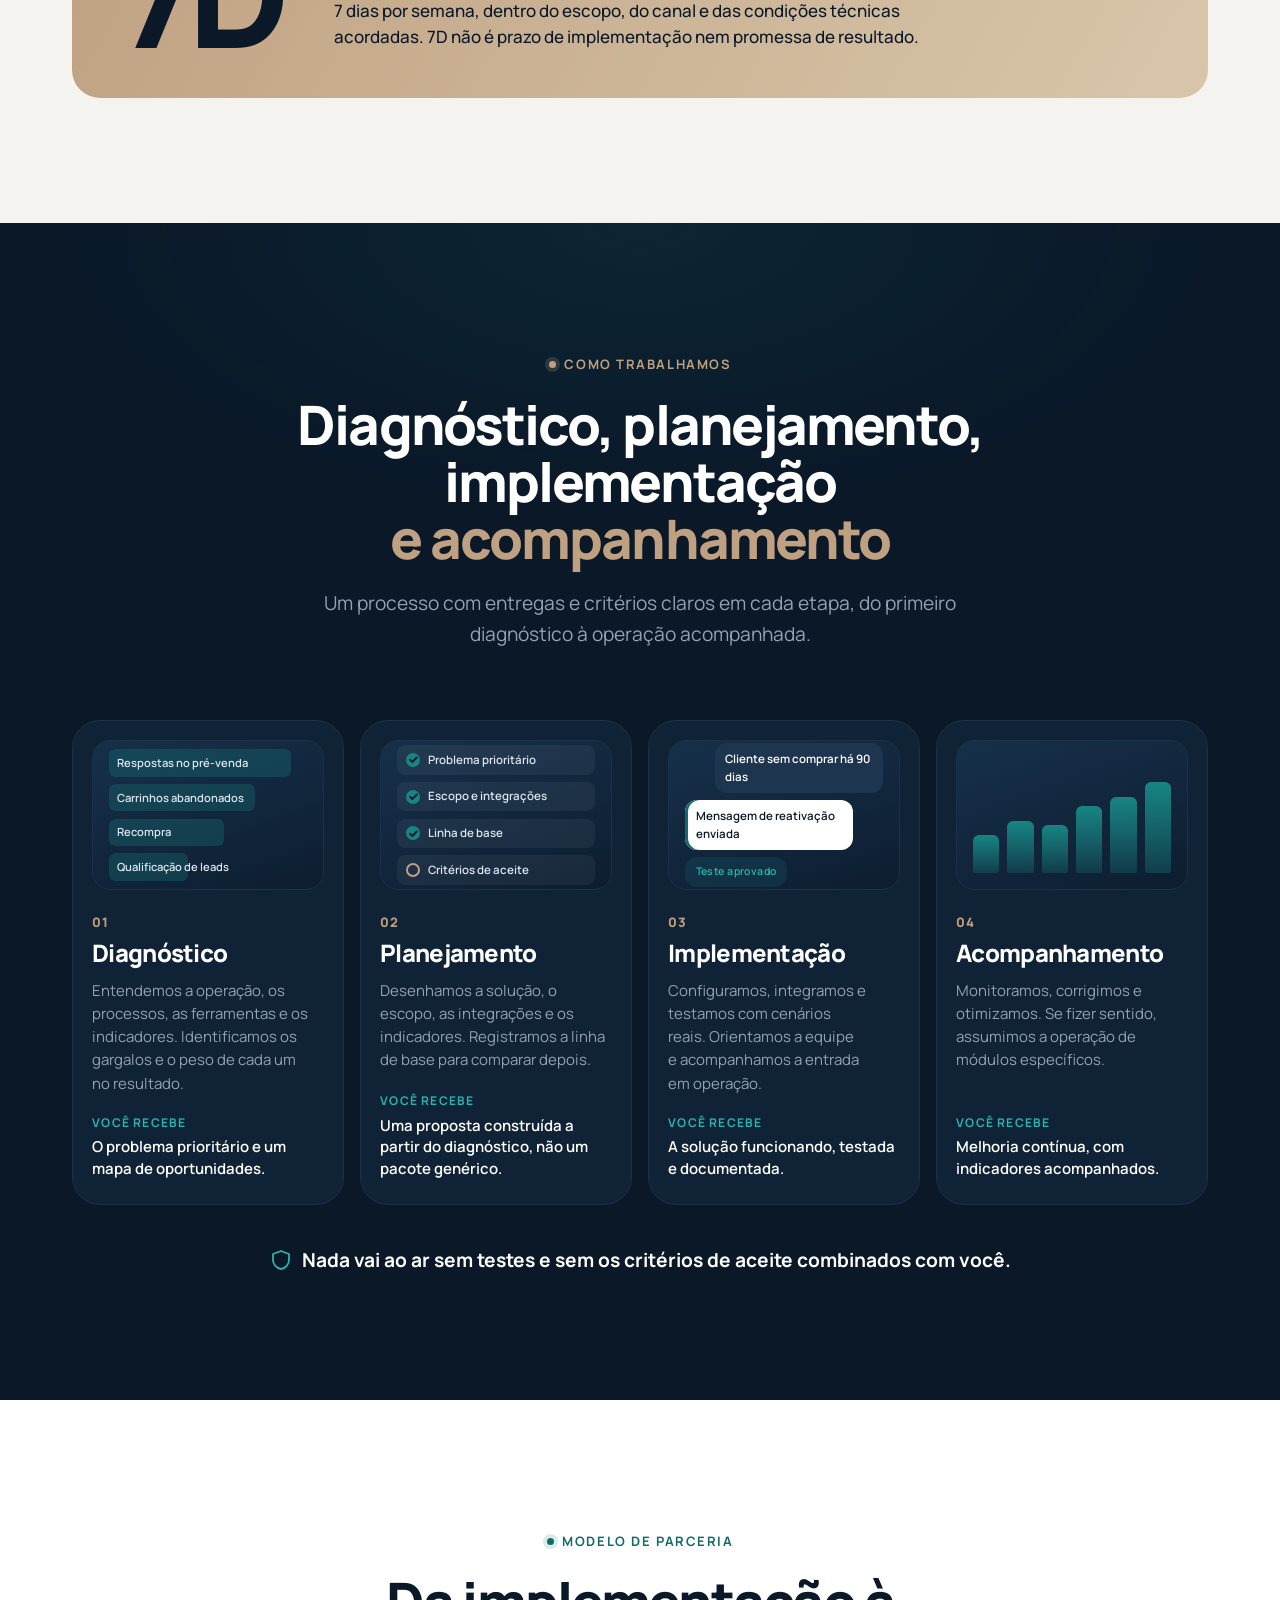
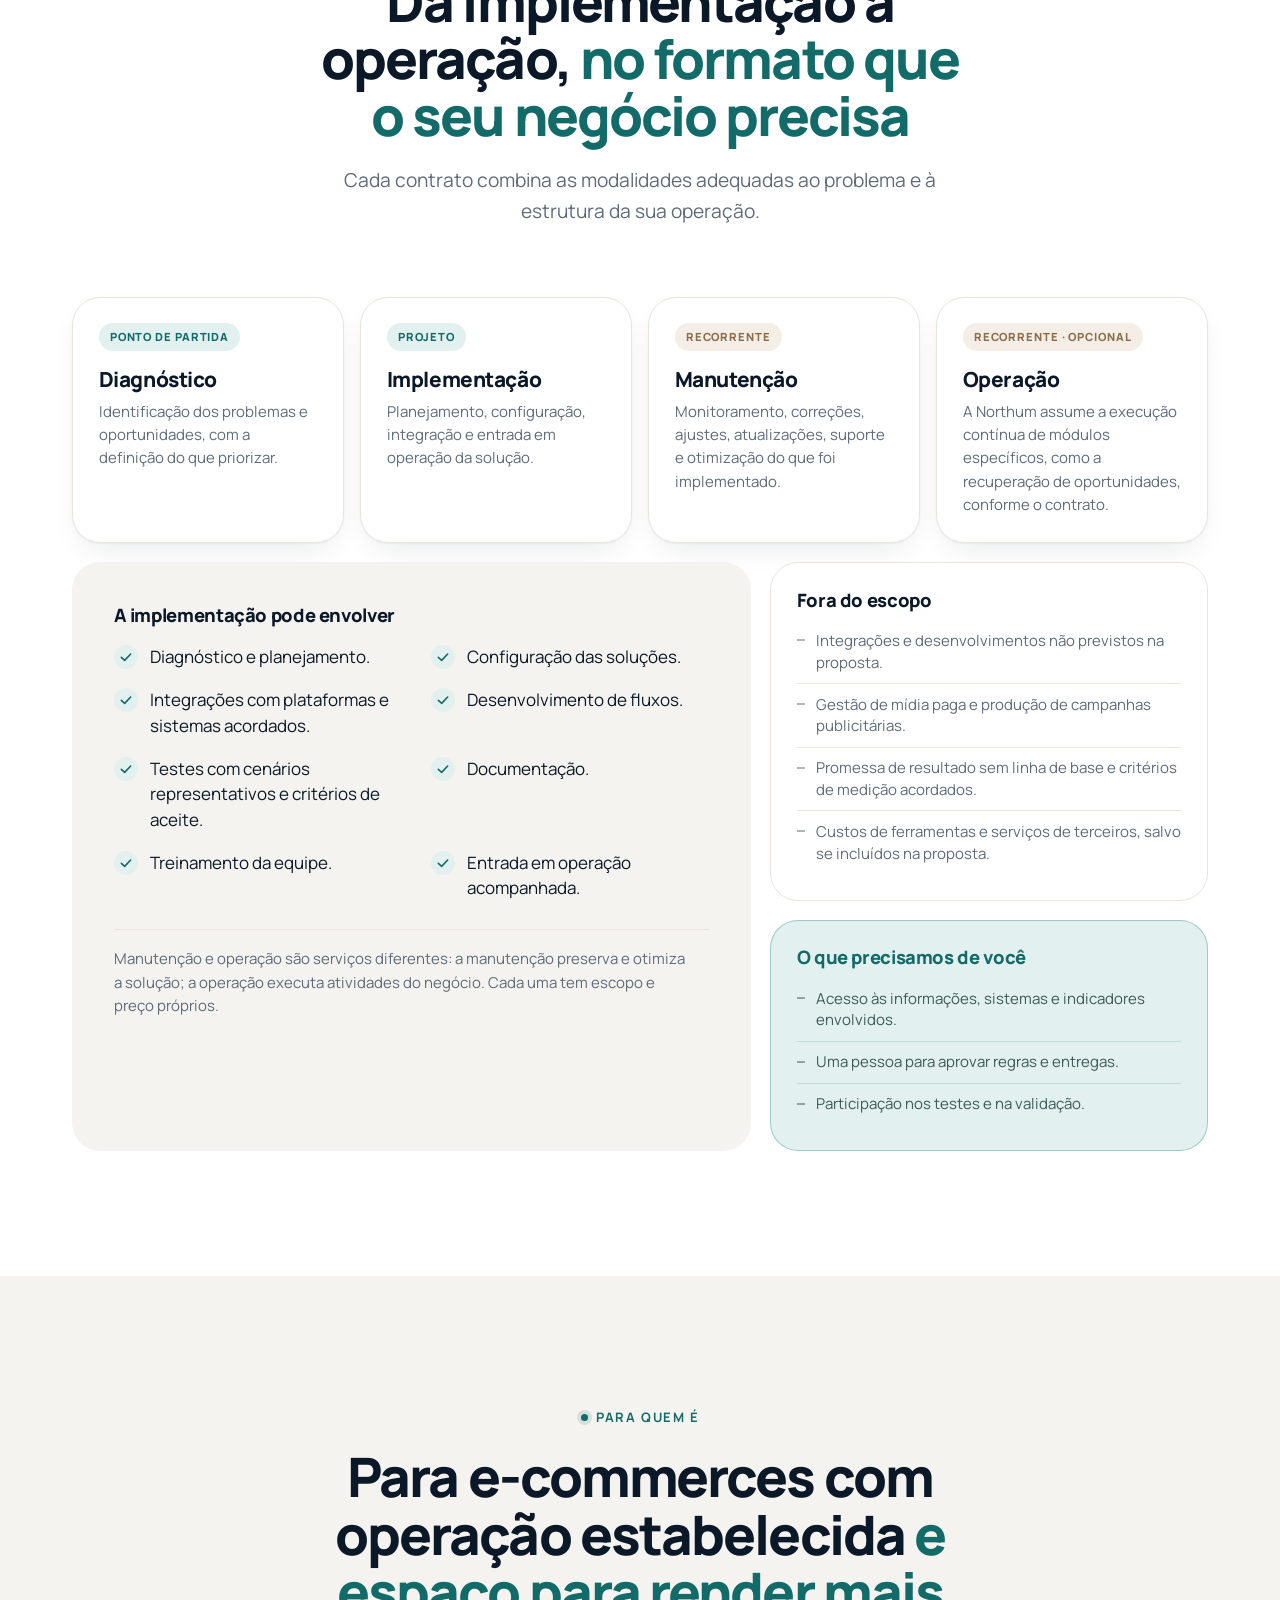
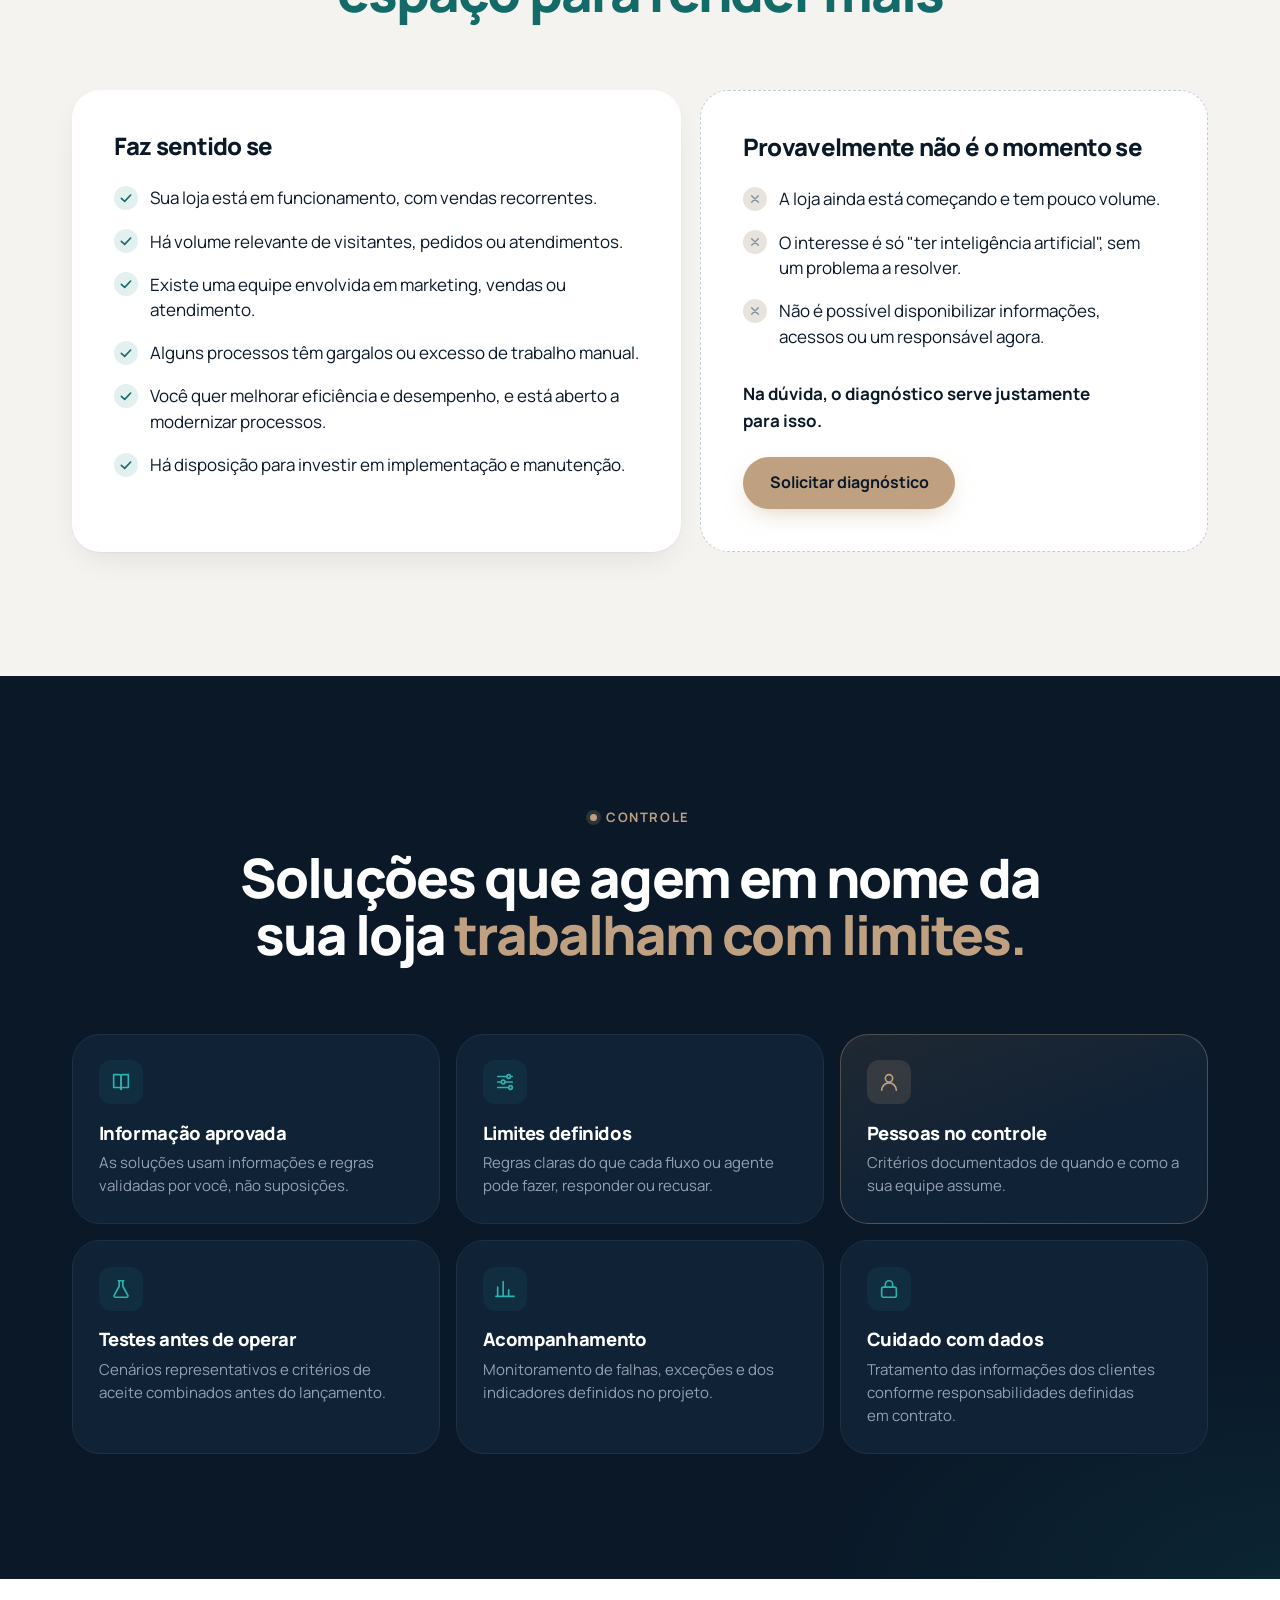
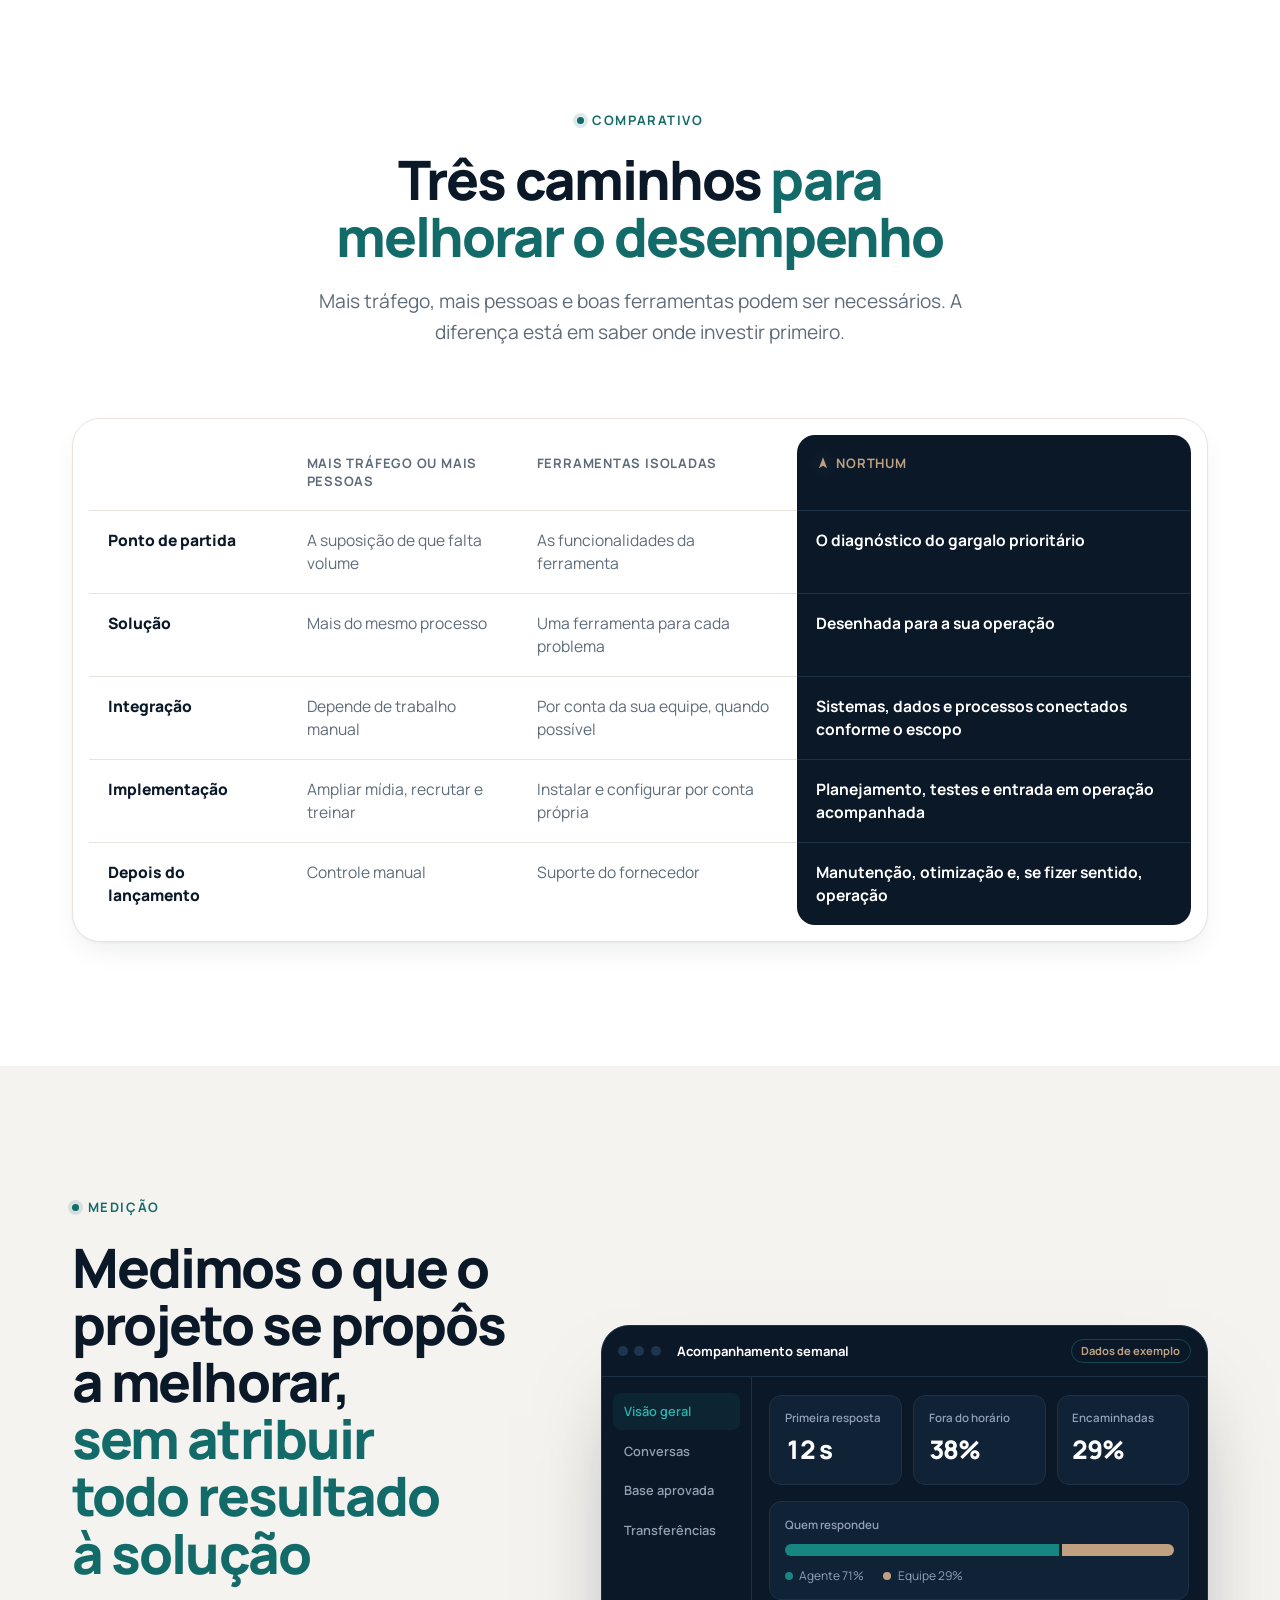
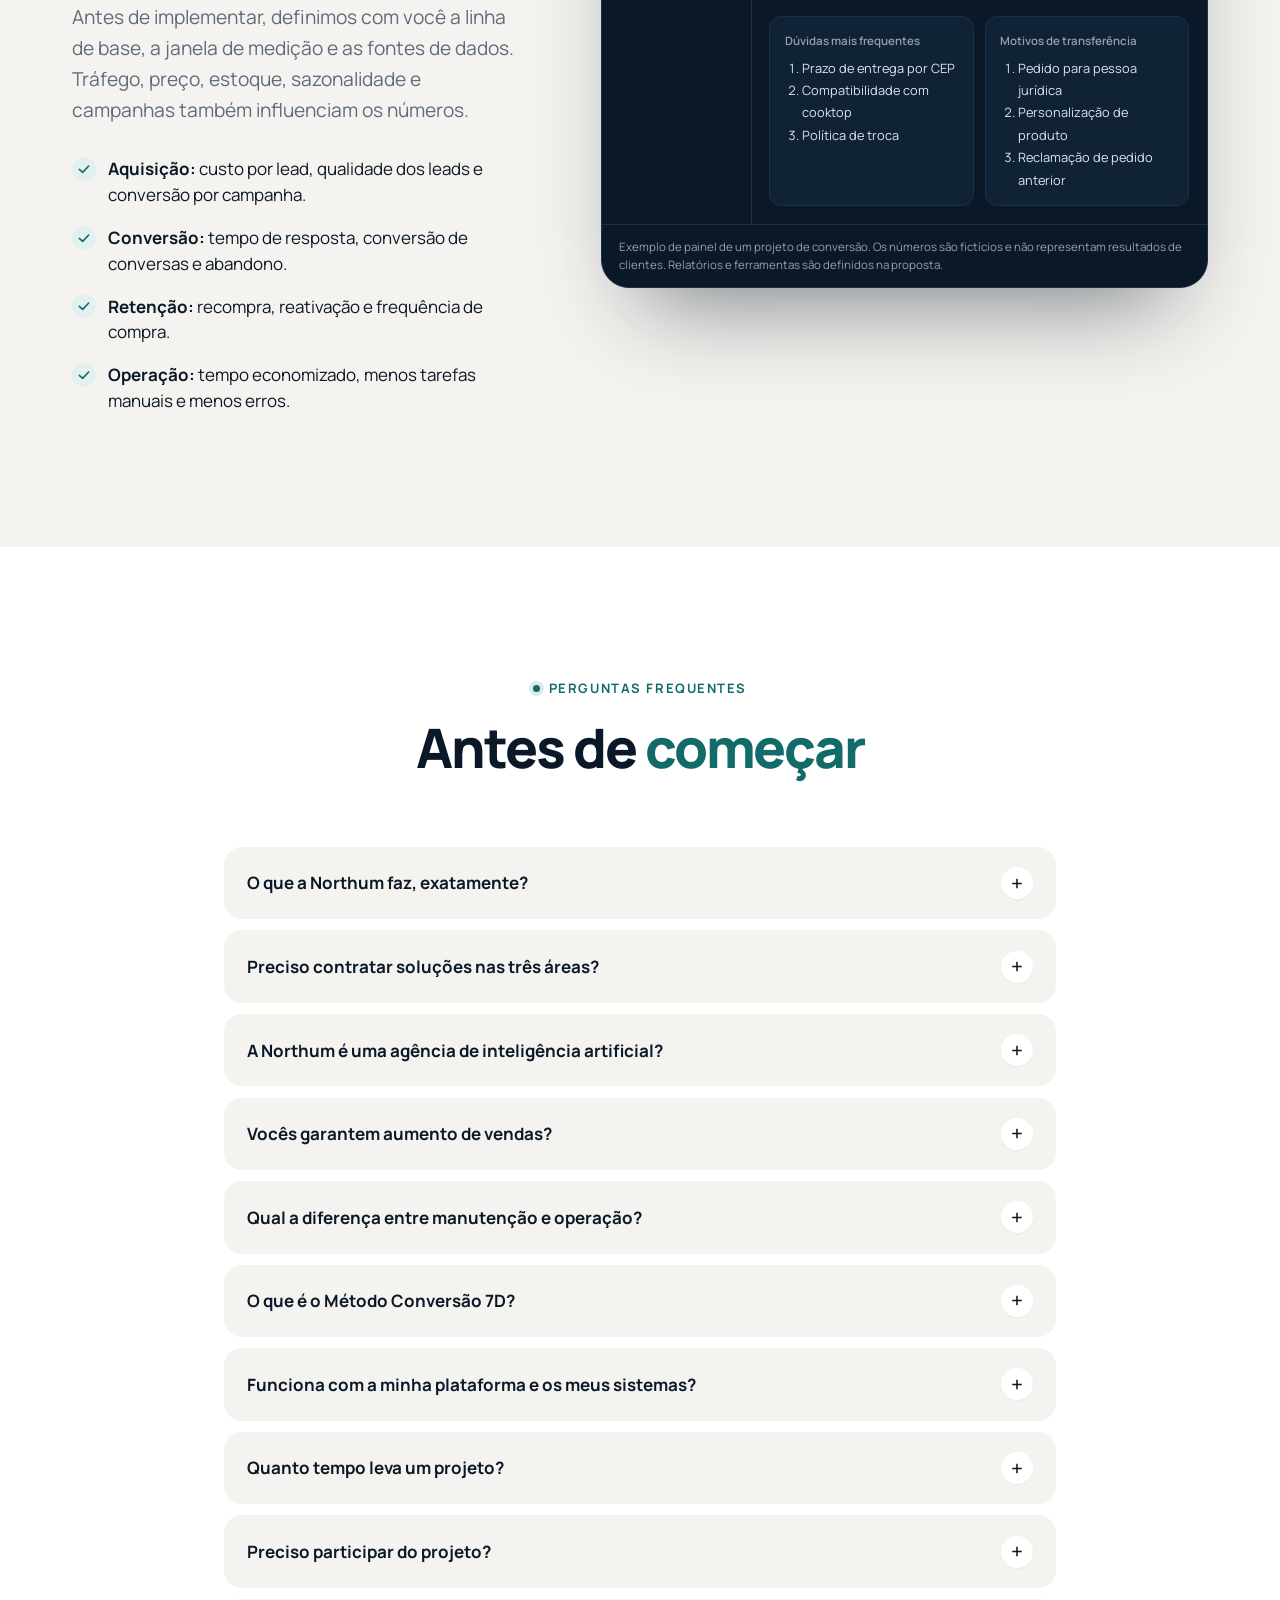
==== commit 6362617c: "Reposiciona o site para aquisição, conversão e retenção Atualiza a comunicação da página principal p" ====
--- a/index.html
+++ b/index.html
@@ -3,10 +3,10 @@
 <head>
   <meta charset="utf-8">
   <meta name="viewport" content="width=device-width, initial-scale=1">
-  <title>Método Conversão 7D | Agente de pré-venda com IA para e-commerce</title>
-  <meta name="description" content="Implementamos um agente comercial com IA que complementa o pré-atendimento do seu e-commerce: responde dúvidas com base nas informações da loja e encaminha para a equipe o que exige uma pessoa.">
-  <meta property="og:title" content="Método Conversão 7D | Pré-venda assistida para e-commerce">
-  <meta property="og:description" content="Agente comercial com IA para o pré-venda do e-commerce, com diagnóstico, testes, encaminhamento para a equipe e acompanhamento.">
+  <title>Northum | Desempenho comercial e operacional para e-commerce</title>
+  <meta name="description" content="A Northum ajuda e-commerces a vender melhor e operar com mais eficiência: identifica gargalos na jornada do cliente e implementa soluções inteligentes em aquisição, conversão e retenção.">
+  <meta property="og:title" content="Northum | Desempenho comercial e operacional para e-commerce">
+  <meta property="og:description" content="Diagnóstico, implementação e acompanhamento de soluções em aquisição, conversão e retenção para e-commerces.">
   <meta property="og:type" content="website">
   <meta property="og:locale" content="pt_BR">
   <meta name="theme-color" content="#0A1828">
@@ -28,7 +28,6 @@
     <symbol id="i-clock" viewBox="0 0 24 24"><g fill="none" stroke="currentColor" stroke-width="1.8" stroke-linecap="round"><circle cx="12" cy="12" r="9"/><path d="M12 7v5l3 2"/></g></symbol>
     <symbol id="i-chat" viewBox="0 0 24 24"><path d="M4 5h16v11H9l-5 4z" fill="none" stroke="currentColor" stroke-width="1.8" stroke-linejoin="round"/></symbol>
     <symbol id="i-repeat" viewBox="0 0 24 24"><g fill="none" stroke="currentColor" stroke-width="1.8" stroke-linecap="round" stroke-linejoin="round"><path d="M17 2l3 3-3 3"/><path d="M4 11V9a4 4 0 0 1 4-4h12"/><path d="M7 22l-3-3 3-3"/><path d="M20 13v2a4 4 0 0 1-4 4H4"/></g></symbol>
-    <symbol id="i-moon" viewBox="0 0 24 24"><path d="M20 14.5A8 8 0 1 1 9.5 4a6.5 6.5 0 0 0 10.5 10.5z" fill="none" stroke="currentColor" stroke-width="1.8" stroke-linejoin="round"/></symbol>
     <symbol id="i-eye" viewBox="0 0 24 24"><g fill="none" stroke="currentColor" stroke-width="1.8"><path d="M2 12s3.5-7 10-7 10 7 10 7-3.5 7-10 7S2 12 2 12z"/><circle cx="12" cy="12" r="3"/></g></symbol>
     <symbol id="i-book" viewBox="0 0 24 24"><g fill="none" stroke="currentColor" stroke-width="1.8" stroke-linejoin="round"><path d="M4 4h6a2 2 0 0 1 2 2v14a2 2 0 0 0-2-2H4z"/><path d="M20 4h-6a2 2 0 0 0-2 2v14a2 2 0 0 1 2-2h6z"/></g></symbol>
     <symbol id="i-shield" viewBox="0 0 24 24"><path d="M12 3l8 3v6c0 4.5-3.4 8.3-8 9-4.6-.7-8-4.5-8-9V6z" fill="none" stroke="currentColor" stroke-width="1.8" stroke-linejoin="round"/></symbol>
@@ -38,6 +37,8 @@
     <symbol id="i-lock" viewBox="0 0 24 24"><g fill="none" stroke="currentColor" stroke-width="1.8"><rect x="4" y="10" width="16" height="11" rx="2"/><path d="M8 10V7a4 4 0 0 1 8 0v3"/></g></symbol>
     <symbol id="i-sliders" viewBox="0 0 24 24"><path d="M4 6h10M18 6h2M4 12h4M12 12h8M4 18h12M20 18h0" fill="none" stroke="currentColor" stroke-width="1.8" stroke-linecap="round"/><circle cx="16" cy="6" r="2" fill="none" stroke="currentColor" stroke-width="1.8"/><circle cx="10" cy="12" r="2" fill="none" stroke="currentColor" stroke-width="1.8"/><circle cx="18" cy="18" r="2" fill="none" stroke="currentColor" stroke-width="1.8"/></symbol>
     <symbol id="i-handoff" viewBox="0 0 24 24"><g fill="none" stroke="currentColor" stroke-width="1.8" stroke-linecap="round" stroke-linejoin="round"><path d="M3 12h13"/><path d="M12 7l5 5-5 5"/><path d="M21 4v16"/></g></symbol>
+    <symbol id="i-target" viewBox="0 0 24 24"><g fill="none" stroke="currentColor" stroke-width="1.8"><circle cx="12" cy="12" r="9"/><circle cx="12" cy="12" r="5"/><circle cx="12" cy="12" r="1.2" fill="currentColor"/></g></symbol>
+    <symbol id="i-cart" viewBox="0 0 24 24"><g fill="none" stroke="currentColor" stroke-width="1.8" stroke-linecap="round" stroke-linejoin="round"><path d="M3 4h2.5l2.2 10.5h10.6L20.5 7H7"/><circle cx="9.5" cy="19" r="1.4"/><circle cx="17" cy="19" r="1.4"/></g></symbol>
   </svg>
 
   <header class="site-header" id="topo">
@@ -48,9 +49,9 @@
       </a>
       <nav class="nav" id="menu" aria-label="Principal">
         <a href="#problema">O problema</a>
-        <a href="#como-funciona">Como funciona</a>
-        <a href="#inclui">O que inclui</a>
-        <a href="#para-quem">Para quem</a>
+        <a href="#atuacao">Atuação</a>
+        <a href="#como-funciona">Como trabalhamos</a>
+        <a href="#parceria">Parceria</a>
         <a href="#perguntas">Perguntas</a>
       </nav>
       <a class="btn btn-primary btn-sm header-cta" href="#diagnostico" data-cta="header">Solicitar diagnóstico</a>
@@ -64,14 +65,14 @@
     <section class="hero hero-video">
       <div class="hero-dots" aria-hidden="true"></div>
       <div class="wrap hero-video-inner">
-        <p class="eyebrow">Pré-venda assistida para e-commerce</p>
-        <h1>Quem está prestes a comprar <span class="hl">merece uma resposta agora</span></h1>
-        <p class="lead">Implementamos um agente comercial com IA que complementa o pré-atendimento do seu e-commerce. Ele responde com base nas informações aprovadas pela sua loja, orienta o comprador e encaminha para a sua equipe o que exige uma pessoa.</p>
+        <p class="eyebrow">Desempenho comercial e operacional para e-commerce</p>
+        <h1>Encontramos o que trava o seu e-commerce <span class="hl">e implementamos o que resolve</span></h1>
+        <p class="lead">A Northum identifica os gargalos da jornada do cliente que mais pesam no seu resultado e implementa soluções inteligentes em aquisição, conversão e retenção, integradas à sua operação.</p>
 
         <figure class="hero-player" id="hero-player">
           <video id="hero-video" controls preload="none" playsinline
                  poster="assets/video/northum-apresentacao-capa.jpg"
-                 aria-label="Vídeo de apresentação da Northum e do Método Conversão 7D">
+                 aria-label="Vídeo de apresentação da Northum">
             <source src="assets/video/northum-apresentacao.mp4" type="video/mp4">
             <track kind="captions" src="assets/video/northum-apresentacao.pt-BR.vtt" srclang="pt-BR" label="Português">
             Seu navegador não reproduz vídeo. <a href="assets/video/northum-apresentacao.mp4">Baixe o vídeo de apresentação</a>.
@@ -87,22 +88,22 @@
 
         <div class="actions">
           <a class="btn btn-primary" href="#diagnostico" data-cta="hero">Solicitar diagnóstico</a>
-          <a class="btn btn-ghost" href="#como-funciona">Como funciona</a>
+          <a class="btn btn-ghost" href="#como-funciona">Como trabalhamos</a>
         </div>
       </div>
 
       <div class="wrap hero-cards">
         <div class="glass-card">
-          <span class="gc-label gc-agent">O agente atende</span>
-          <p>Dúvidas sobre produtos, uso, entrega e condições, dentro de limites definidos.</p>
+          <span class="gc-label gc-agent">Aquisição</span>
+          <p>Atrair e qualificar as oportunidades certas de compra.</p>
         </div>
         <div class="glass-card">
-          <span class="gc-label gc-team">Sua equipe assume</span>
-          <p>O que exige julgamento, informação indisponível ou atendimento especializado.</p>
+          <span class="gc-label gc-team">Conversão</span>
+          <p>Aproveitar melhor quem já chega à loja pronto para decidir.</p>
         </div>
         <div class="glass-card">
-          <span class="gc-label">Método Conversão 7D</span>
-          <p>Implementação consultiva com diagnóstico, testes, critérios de aceite e acompanhamento.</p>
+          <span class="gc-label gc-ret">Retenção</span>
+          <p>Fortalecer o relacionamento e estimular novas compras.</p>
         </div>
       </div>
     </section>
@@ -112,13 +113,13 @@
       <div class="wrap">
         <div class="head-center reveal">
           <p class="eyebrow eyebrow-dark">O problema</p>
-          <h2>Parte das oportunidades já chega à sua loja <span class="hl">e para numa dúvida</span></h2>
-          <p>Você investe para atrair compradores. Alguns precisam de um esclarecimento antes de decidir: tamanho, compatibilidade, prazo, uso, troca. Quando a resposta demora, não resolve o ponto central ou não chega, a decisão fica para depois, ou vai para outra loja.</p>
+          <h2>O resultado não trava só por falta de tráfego. <span class="hl">Trava em pontos da jornada.</span></h2>
+          <p>Campanhas que atraem o público errado, compradores sem resposta, carrinhos esquecidos, clientes que compram uma vez e não voltam. Cada gargalo reduz o retorno de tudo o que você já investe para atrair e atender.</p>
         </div>
 
         <div class="curve-card reveal">
           <div class="cc-head">
-            <span>Atenção do comprador enquanto a resposta não chega</span>
+            <span>Interesse do cliente quando a jornada trava</span>
             <span class="pill">Ilustrativo</span>
           </div>
           <svg class="curve" viewBox="0 0 1000 260" preserveAspectRatio="none" aria-hidden="true">
@@ -132,70 +133,181 @@
             <path class="curve-line" d="M0 30 C 160 40, 230 150, 380 190 S 700 232, 1000 240" fill="none" stroke="#BFA181" stroke-width="4" stroke-linecap="round"/>
           </svg>
           <ol class="curve-points">
-            <li><b>Agora</b><span>Ainda está na página do produto</span></li>
-            <li><b>Alguns minutos</b><span>Abriu outra aba</span></li>
-            <li><b>Uma hora</b><span>Já comparou com outra loja</span></li>
-            <li><b>Amanhã</b><span>A dúvida perdeu a urgência</span></li>
+            <li><b>Interesse</b><span>Clicou, visitou ou chamou a loja</span></li>
+            <li><b>Obstáculo</b><span>Dúvida, demora ou oferta genérica</span></li>
+            <li><b>Adiamento</b><span>A decisão ficou para depois</span></li>
+            <li><b>Esquecimento</b><span>Outra loja ocupou o espaço</span></li>
           </ol>
         </div>
 
         <div class="leak reveal">
           <div class="leak-title">
-            <h3>Vazamento de Intenção de Compra</h3>
-            <p>O nome que damos à perda entre o interesse do comprador e o próximo passo da compra.</p>
+            <h3>Onde a jornada perde força</h3>
+            <p>Gargalos comuns em cada etapa, do primeiro contato à recompra.</p>
           </div>
           <ol class="leak-track">
-            <li><span>1</span>O visitante chega à loja</li>
-            <li><span>2</span>Compara produtos e faz perguntas</li>
-            <li class="lz"><span>3</span>Surge uma dúvida que influencia a compra</li>
-            <li class="lz"><span>4</span>A resposta demora, é genérica ou não vem</li>
-            <li class="lz lz-end"><span>5</span>O comprador não avança</li>
+            <li><span>1</span>Atrair: campanhas genéricas trazem contatos pouco qualificados</li>
+            <li class="lz"><span>2</span>Atender: dúvidas antes da compra ficam sem resposta</li>
+            <li class="lz"><span>3</span>Decidir: carrinhos e oportunidades abandonados</li>
+            <li><span>4</span>Operar: tarefas manuais e sistemas desconectados</li>
+            <li class="lz"><span>5</span>Voltar: clientes compram uma vez e não retornam</li>
           </ol>
         </div>
 
         <div class="symptoms">
-          <div class="sym reveal"><span class="ico"><svg><use href="#i-clock"/></svg></span><p>Conversas que esperam demais por uma resposta.</p></div>
-          <div class="sym reveal"><span class="ico"><svg><use href="#i-chat"/></svg></span><p>Respostas genéricas que não ajudam a escolher o produto.</p></div>
-          <div class="sym reveal"><span class="ico"><svg><use href="#i-repeat"/></svg></span><p>Perguntas repetidas consumindo o tempo da equipe.</p></div>
-          <div class="sym reveal"><span class="ico"><svg><use href="#i-moon"/></svg></span><p>Atendimento limitado fora do horário comercial.</p></div>
-          <div class="sym reveal"><span class="ico"><svg><use href="#i-eye"/></svg></span><p>Pouca visibilidade sobre conversas que terminam sem próximo passo.</p></div>
-        </div>
-
-        <p class="honest reveal">Nem toda venda perdida vem do atendimento. Preço, frete, estoque e checkout também pesam. Por isso começamos com diagnóstico, não com suposição.</p>
+          <div class="sym reveal"><span class="ico"><svg><use href="#i-target"/></svg></span><p>Investimento em mídia que gera contatos pouco qualificados.</p></div>
+          <div class="sym reveal"><span class="ico"><svg><use href="#i-clock"/></svg></span><p>Compradores esperando uma resposta para decidir.</p></div>
+          <div class="sym reveal"><span class="ico"><svg><use href="#i-cart"/></svg></span><p>Carrinhos e oportunidades abandonados sem recuperação.</p></div>
+          <div class="sym reveal"><span class="ico"><svg><use href="#i-repeat"/></svg></span><p>Clientes que compram uma vez e não voltam.</p></div>
+          <div class="sym reveal"><span class="ico"><svg><use href="#i-sliders"/></svg></span><p>Equipe presa em tarefas manuais e sistemas que não conversam.</p></div>
+        </div>
+
+        <p class="honest reveal">Nem todo problema se resolve com mais tráfego, mais pessoas ou mais uma ferramenta. Preço, estoque e oferta também pesam. Por isso cada projeto começa pelo diagnóstico, não por suposição.</p>
       </div>
     </section>
 
     <!-- ================= PERGUNTA ================= -->
     <section class="question">
       <div class="wrap reveal">
-        <p class="question-text">Você sabe quais dúvidas seus clientes fazem antes de comprar, e <span class="hl">quantas dessas conversas terminam sem um próximo passo claro?</span></p>
-        <p class="question-sub">Aumentar o tráfego não é a única alavanca. Às vezes, a oportunidade está nas conversas que já acontecem.</p>
+        <p class="question-text">Você sabe em que ponto da jornada o seu e-commerce <span class="hl">mais perde oportunidades?</span></p>
+        <p class="question-sub">Na atração, na decisão de compra ou depois do primeiro pedido. Antes de investir mais em tráfego ou em equipe, vale saber onde está o gargalo.</p>
         <a class="btn btn-primary" href="#diagnostico" data-cta="pergunta">Descobrir no diagnóstico</a>
       </div>
     </section>
 
-    <!-- ================= SOLUÇÃO ================= -->
-    <section class="section soft" id="solucao">
-      <div class="wrap">
-        <div class="head-center reveal">
-          <p class="eyebrow eyebrow-dark">A solução</p>
-          <h2>Um agente de pré-venda configurado para a sua operação, <span class="hl">não um chatbot genérico</span></h2>
+    <!-- ================= ABORDAGEM ================= -->
+    <section class="section soft" id="abordagem">
+      <div class="wrap">
+        <div class="head-center reveal">
+          <p class="eyebrow eyebrow-dark">Nossa abordagem</p>
+          <h2>Visão de negócio para encontrar o problema. <span class="hl">Capacidade técnica para resolvê-lo.</span></h2>
+          <p>Identificamos oportunidades, desenhamos a solução e a colocamos em funcionamento, integrada aos seus sistemas e processos.</p>
         </div>
 
         <div class="does">
           <article class="does-card does-yes reveal">
-            <h3>O agente faz</h3>
+            <h3>O que a Northum faz</h3>
+            <ul class="ticks">
+              <li><svg><use href="#i-check"/></svg>Entende o negócio antes de recomendar qualquer ferramenta.</li>
+              <li><svg><use href="#i-check"/></svg>Identifica os gargalos que realmente prejudicam os resultados.</li>
+              <li><svg><use href="#i-check"/></svg>Desenha uma solução adequada à sua operação, com escopo e indicadores claros.</li>
+              <li><svg><use href="#i-check"/></svg>Implementa e conecta sistemas, informações e processos.</li>
+              <li><svg><use href="#i-check"/></svg>Mantém e otimiza o que foi implementado.</li>
+              <li><svg><use href="#i-check"/></svg>Assume a operação de módulos específicos, quando faz sentido.</li>
+            </ul>
+          </article>
+          <article class="does-card does-no reveal">
+            <h3>O que a Northum não é</h3>
+            <ul class="ticks ticks-x">
+              <li><svg><use href="#i-x"/></svg>Uma agência genérica de inteligência artificial.</li>
+              <li><svg><use href="#i-x"/></svg>Uma empresa que simplesmente vende chatbots.</li>
+              <li><svg><use href="#i-x"/></svg>Uma consultoria que entrega apenas recomendações.</li>
+              <li><svg><use href="#i-x"/></svg>Uma agência de marketing tradicional.</li>
+            </ul>
+            <div class="does-close">
+              <span class="fc-ico"><svg><use href="#i-handoff"/></svg></span>
+              <p><b>A tecnologia é o meio.</b> O objetivo é o seu e-commerce vender melhor e operar com mais eficiência. A ferramenta certa é consequência do problema certo.</p>
+            </div>
+          </article>
+        </div>
+
+        <div class="band-7d reveal">
+          <span class="big-7d" aria-hidden="true">1º</span>
+          <div>
+            <h3>Cada projeto começa pelo problema prioritário</h3>
+            <p>Não vendemos um pacote fechado de automações. O diagnóstico mostra o gargalo que mais pesa no seu resultado, e a solução é desenhada a partir dele.</p>
+          </div>
+        </div>
+      </div>
+    </section>
+
+    <!-- ================= ÁREAS DE ATUAÇÃO ================= -->
+    <section class="section white" id="atuacao">
+      <div class="wrap">
+        <div class="head-center reveal">
+          <p class="eyebrow eyebrow-dark">Áreas de atuação</p>
+          <h2>Três frentes da jornada do cliente, <span class="hl">uma prioridade de cada vez</span></h2>
+          <p>Exemplos do que pode ser implementado em cada área. Nem todo projeto precisa de tudo: o diagnóstico define por onde começar.</p>
+        </div>
+
+        <div class="pillars">
+          <article class="pillar reveal">
+            <div class="pillar-top"><span class="ico"><svg><use href="#i-target"/></svg></span><span class="step-n">01</span></div>
+            <h3>Aquisição</h3>
+            <p class="pillar-goal">Atrair e qualificar oportunidades de compra.</p>
+            <ul class="ticks">
+              <li><svg><use href="#i-check"/></svg>Segmentação e personalização de campanhas e mensagens.</li>
+              <li><svg><use href="#i-check"/></svg>Captação e nutrição automatizada de leads.</li>
+              <li><svg><use href="#i-check"/></svg>Qualificação e encaminhamento de oportunidades.</li>
+              <li><svg><use href="#i-check"/></svg>Integração entre canais de aquisição e ferramentas comerciais.</li>
+            </ul>
+            <p class="pillar-kpi"><b>Como medimos</b>Custo por lead, qualidade dos leads e conversão por campanha.</p>
+          </article>
+          <article class="pillar reveal">
+            <div class="pillar-top"><span class="ico"><svg><use href="#i-chat"/></svg></span><span class="step-n">02</span></div>
+            <h3>Conversão</h3>
+            <p class="pillar-goal">Aproveitar melhor as oportunidades que já chegam.</p>
+            <ul class="ticks">
+              <li><svg><use href="#i-check"/></svg>Agentes de atendimento e pré-venda no WhatsApp e no chat.</li>
+              <li><svg><use href="#i-check"/></svg>Ajuda na escolha do produto e em dúvidas sobre entrega e políticas.</li>
+              <li><svg><use href="#i-check"/></svg>Recuperação de carrinhos e oportunidades abandonadas.</li>
+              <li><svg><use href="#i-check"/></svg>Encaminhamento inteligente para a equipe humana.</li>
+            </ul>
+            <p class="pillar-kpi"><b>Como medimos</b>Tempo de resposta, conversão de conversas e abandono.</p>
+          </article>
+          <article class="pillar reveal">
+            <div class="pillar-top"><span class="ico"><svg><use href="#i-repeat"/></svg></span><span class="step-n">03</span></div>
+            <h3>Retenção</h3>
+            <p class="pillar-goal">Fortalecer o relacionamento e estimular novas compras.</p>
+            <ul class="ticks">
+              <li><svg><use href="#i-check"/></svg>Automação de pós-venda.</li>
+              <li><svg><use href="#i-check"/></svg>Campanhas de recompra e reativação de clientes.</li>
+              <li><svg><use href="#i-check"/></svg>Segmentação e recomendações com base no histórico de compras.</li>
+              <li><svg><use href="#i-check"/></svg>Comunicação de relacionamento e fidelização.</li>
+            </ul>
+            <p class="pillar-kpi"><b>Como medimos</b>Recompra, reativação e frequência de compra.</p>
+          </article>
+        </div>
+
+        <div class="infra reveal">
+          <div>
+            <h3>A base que sustenta as três frentes</h3>
+            <p>Integração e dados para que cada solução funcione conectada à sua operação, e não como uma ferramenta isolada.</p>
+          </div>
+          <ul class="chips">
+            <li>Integração entre plataformas</li>
+            <li>Organização e enriquecimento de catálogo</li>
+            <li>Estruturação de dados</li>
+            <li>CRM e ferramentas de marketing</li>
+            <li>Atendimento, pedidos e sistemas internos conectados</li>
+            <li>Painéis e indicadores de desempenho</li>
+          </ul>
+        </div>
+      </div>
+    </section>
+
+    <!-- ================= DESTAQUE: CONVERSÃO ================= -->
+    <section class="section soft" id="conversao">
+      <div class="wrap">
+        <div class="head-center reveal">
+          <p class="eyebrow eyebrow-dark">Em destaque · Conversão</p>
+          <h2>Método Conversão 7D: <span class="hl">resposta para quem está decidindo a compra</span></h2>
+          <p>Uma das nossas ofertas em conversão. Implementamos uma assistência comercial no pré-atendimento, que responde com base nas informações aprovadas pela loja e encaminha para a equipe o que exige uma pessoa.</p>
+        </div>
+
+        <div class="does">
+          <article class="does-card does-yes reveal">
+            <h3>A assistência faz</h3>
             <ul class="ticks">
               <li><svg><use href="#i-check"/></svg>Responde dúvidas sobre produtos com base em informações aprovadas pela loja.</li>
               <li><svg><use href="#i-check"/></svg>Ajuda o comprador a encontrar e entender o produto adequado.</li>
-              <li><svg><use href="#i-check"/></svg>Faz perguntas de esclarecimento quando precisa.</li>
               <li><svg><use href="#i-check"/></svg>Informa condições, disponibilidade e entrega, quando houver integração confiável.</li>
               <li><svg><use href="#i-check"/></svg>Conduz o comprador ao próximo passo da compra.</li>
               <li><svg><use href="#i-check"/></svg>Registra as conversas para análise e melhoria.</li>
             </ul>
           </article>
           <article class="does-card does-no reveal">
-            <h3>O agente não faz</h3>
+            <h3>A assistência não faz</h3>
             <ul class="ticks ticks-x">
               <li><svg><use href="#i-x"/></svg>Inventar resposta quando não tem informação confiável.</li>
               <li><svg><use href="#i-x"/></svg>Decidir casos que exigem julgamento humano.</li>
@@ -213,116 +325,140 @@
           <span class="big-7d" aria-hidden="true">7D</span>
           <div>
             <h3>Por que 7D?</h3>
-            <p>Porque as dúvidas não respeitam horário comercial. O agente fica disponível 7 dias por semana, dentro do escopo, do canal e das condições técnicas acordadas. 7D não é prazo de implementação nem promessa de resultado.</p>
-          </div>
-        </div>
-      </div>
-    </section>
-
-    <!-- ================= MÉTODO ================= -->
+            <p>Porque as dúvidas não respeitam horário comercial. A assistência fica disponível 7 dias por semana, dentro do escopo, do canal e das condições técnicas acordadas. 7D não é prazo de implementação nem promessa de resultado.</p>
+          </div>
+        </div>
+      </div>
+    </section>
+
+    <!-- ================= MÉTODO DE TRABALHO ================= -->
     <section class="section dark" id="como-funciona">
       <div class="wrap">
         <div class="head-center reveal">
-          <p class="eyebrow">Como funciona</p>
-          <h2>Quatro etapas, <span class="hl">com critérios claros em cada uma</span></h2>
-          <p>Mapear, preparar, assistir e aprimorar: o processo real de entrega, do diagnóstico à operação acompanhada.</p>
+          <p class="eyebrow">Como trabalhamos</p>
+          <h2>Diagnóstico, planejamento, implementação <span class="hl">e acompanhamento</span></h2>
+          <p>Um processo com entregas e critérios claros em cada etapa, do primeiro diagnóstico à operação acompanhada.</p>
         </div>
 
         <ol class="steps">
           <li class="step reveal">
             <div class="step-visual" aria-hidden="true">
               <div class="sv-map">
-                <span style="--w:92%">Prazo de entrega por CEP</span>
-                <span style="--w:74%">Compatibilidade</span>
-                <span style="--w:58%">Troca e devolução</span>
-                <span style="--w:40%">Tamanhos</span>
+                <span style="--w:92%">Respostas no pré-venda</span>
+                <span style="--w:74%">Carrinhos abandonados</span>
+                <span style="--w:58%">Recompra</span>
+                <span style="--w:40%">Qualificação de leads</span>
               </div>
             </div>
             <span class="step-n">01</span>
-            <h3>Mapear</h3>
-            <p>Analisamos canais, dúvidas recorrentes, produtos mais complexos, fluxo da equipe e os pontos em que uma pessoa precisa assumir.</p>
-            <p class="step-out"><b>Você recebe</b>Mapa do processo e lista priorizada de oportunidades e riscos.</p>
+            <h3>Diagnóstico</h3>
+            <p>Entendemos a operação, os processos, as ferramentas e os indicadores. Identificamos os gargalos e o peso de cada um no resultado.</p>
+            <p class="step-out"><b>Você recebe</b>O problema prioritário e um mapa de oportunidades.</p>
           </li>
           <li class="step reveal">
             <div class="step-visual" aria-hidden="true">
               <div class="sv-kb">
-                <span><i class="ok"></i>Catálogo de produtos</span>
-                <span><i class="ok"></i>Política de troca</span>
-                <span><i class="ok"></i>Prazos de entrega</span>
-                <span><i class="wait"></i>Perguntas frequentes</span>
+                <span><i class="ok"></i>Problema prioritário</span>
+                <span><i class="ok"></i>Escopo e integrações</span>
+                <span><i class="ok"></i>Linha de base</span>
+                <span><i class="wait"></i>Critérios de aceite</span>
               </div>
             </div>
             <span class="step-n">02</span>
-            <h3>Preparar</h3>
-            <p>Organizamos e validamos informações. Configuramos tom de voz, fluxos, limites, integrações acordadas e regras de encaminhamento.</p>
-            <p class="step-out"><b>Você recebe</b>Agente configurado com conhecimento aprovado e limites claros.</p>
+            <h3>Planejamento</h3>
+            <p>Desenhamos a solução, o escopo, as integrações e os indicadores. Registramos a linha de base para comparar depois.</p>
+            <p class="step-out"><b>Você recebe</b>Uma proposta construída a partir do diagnóstico, não um pacote genérico.</p>
           </li>
           <li class="step reveal">
             <div class="step-visual" aria-hidden="true">
               <div class="sv-chat">
-                <span class="b">Serve para pé largo?</span>
-                <span class="a">Sim, a forma é larga e…</span>
+                <span class="b">Cliente sem comprar há 90 dias</span>
+                <span class="a">Mensagem de reativação enviada</span>
                 <span class="t">Teste aprovado</span>
               </div>
             </div>
             <span class="step-n">03</span>
-            <h3>Assistir</h3>
-            <p>Testamos com cenários reais, validamos com você, orientamos a equipe e colocamos o agente em operação, acompanhando as primeiras conversas.</p>
-            <p class="step-out"><b>Você recebe</b>Assistência ativa e observável, não só um sistema instalado.</p>
+            <h3>Implementação</h3>
+            <p>Configuramos, integramos e testamos com cenários reais. Orientamos a equipe e acompanhamos a entrada em operação.</p>
+            <p class="step-out"><b>Você recebe</b>A solução funcionando, testada e documentada.</p>
           </li>
           <li class="step reveal">
             <div class="step-visual" aria-hidden="true">
               <div class="sv-bars"><i style="--h:35%"></i><i style="--h:48%"></i><i style="--h:44%"></i><i style="--h:62%"></i><i style="--h:70%"></i><i style="--h:84%"></i></div>
             </div>
             <span class="step-n">04</span>
-            <h3>Aprimorar</h3>
-            <p>Revisamos respostas, dúvidas não resolvidas e motivos de transferência. Atualizamos informações e ajustamos fluxos.</p>
-            <p class="step-out"><b>Você recebe</b>Um processo de melhoria contínua.</p>
+            <h3>Acompanhamento</h3>
+            <p>Monitoramos, corrigimos e otimizamos. Se fizer sentido, assumimos a operação de módulos específicos.</p>
+            <p class="step-out"><b>Você recebe</b>Melhoria contínua, com indicadores acompanhados.</p>
           </li>
         </ol>
         <p class="steps-note reveal"><svg><use href="#i-shield"/></svg>Nada vai ao ar sem testes e sem os critérios de aceite combinados com você.</p>
       </div>
     </section>
 
-    <!-- ================= O QUE INCLUI ================= -->
-    <section class="section white" id="inclui">
-      <div class="wrap">
-        <div class="head-center reveal">
-          <p class="eyebrow eyebrow-dark">O que inclui</p>
-          <h2>O que entregamos <span class="hl">na implementação</span></h2>
-          <p>O escopo exato é definido no diagnóstico, de acordo com seus canais, sistemas e volume.</p>
-        </div>
+    <!-- ================= MODELO DE PARCERIA ================= -->
+    <section class="section white" id="parceria">
+      <div class="wrap">
+        <div class="head-center reveal">
+          <p class="eyebrow eyebrow-dark">Modelo de parceria</p>
+          <h2>Da implementação à operação, <span class="hl">no formato que o seu negócio precisa</span></h2>
+          <p>Cada contrato combina as modalidades adequadas ao problema e à estrutura da sua operação.</p>
+        </div>
+
+        <div class="models">
+          <article class="model reveal">
+            <span class="model-tag">Ponto de partida</span>
+            <h3>Diagnóstico</h3>
+            <p>Identificação dos problemas e oportunidades, com a definição do que priorizar.</p>
+          </article>
+          <article class="model reveal">
+            <span class="model-tag">Projeto</span>
+            <h3>Implementação</h3>
+            <p>Planejamento, configuração, integração e entrada em operação da solução.</p>
+          </article>
+          <article class="model model-gold reveal">
+            <span class="model-tag">Recorrente</span>
+            <h3>Manutenção</h3>
+            <p>Monitoramento, correções, ajustes, atualizações, suporte e otimização do que foi implementado.</p>
+          </article>
+          <article class="model model-gold reveal">
+            <span class="model-tag">Recorrente · opcional</span>
+            <h3>Operação</h3>
+            <p>A Northum assume a execução contínua de módulos específicos, como a recuperação de oportunidades, conforme o contrato.</p>
+          </article>
+        </div>
+
         <div class="scope">
           <div class="scope-main reveal">
+            <h3>A implementação pode envolver</h3>
             <ul class="ticks ticks-2col">
-              <li><svg><use href="#i-check"/></svg>Diagnóstico do processo atual de pré-atendimento.</li>
-              <li><svg><use href="#i-check"/></svg>Mapa de oportunidades: dúvidas, fricções e pontos de perda percebidos.</li>
-              <li><svg><use href="#i-check"/></svg>Organização e preparação das informações comerciais e dos produtos.</li>
-              <li><svg><use href="#i-check"/></svg>Configuração do agente: linguagem, limites e fluxos de atendimento.</li>
-              <li><svg><use href="#i-check"/></svg>Integração com o canal e os sistemas acordados, conforme viabilidade técnica.</li>
-              <li><svg><use href="#i-check"/></svg>Fluxos de pré-venda e critérios de encaminhamento documentados.</li>
+              <li><svg><use href="#i-check"/></svg>Diagnóstico e planejamento.</li>
+              <li><svg><use href="#i-check"/></svg>Configuração das soluções.</li>
+              <li><svg><use href="#i-check"/></svg>Integrações com plataformas e sistemas acordados.</li>
+              <li><svg><use href="#i-check"/></svg>Desenvolvimento de fluxos.</li>
               <li><svg><use href="#i-check"/></svg>Testes com cenários representativos e critérios de aceite.</li>
-              <li><svg><use href="#i-check"/></svg>Orientação da equipe para supervisão, exceções e atualizações.</li>
-              <li><svg><use href="#i-check"/></svg>Período inicial de observação e ajustes.</li>
-            </ul>
+              <li><svg><use href="#i-check"/></svg>Documentação.</li>
+              <li><svg><use href="#i-check"/></svg>Treinamento da equipe.</li>
+              <li><svg><use href="#i-check"/></svg>Entrada em operação acompanhada.</li>
+            </ul>
+            <p class="scope-note">Manutenção e operação são serviços diferentes: a manutenção preserva e otimiza a solução; a operação executa atividades do negócio. Cada uma tem escopo e preço próprios.</p>
           </div>
           <div class="scope-side">
             <div class="mini-card reveal">
               <h3>Fora do escopo</h3>
               <ul class="dash">
-                <li>Desenvolvimento de plataforma própria ou integrações não previstas.</li>
-                <li>Gestão de anúncios, produção completa de catálogo ou operação humana do atendimento.</li>
-                <li>Garantia de aumento de vendas sem linha de base e critérios de medição acordados.</li>
-                <li>Uso ilimitado de ferramentas e serviços de terceiros, salvo se incluído na proposta.</li>
+                <li>Integrações e desenvolvimentos não previstos na proposta.</li>
+                <li>Gestão de mídia paga e produção de campanhas publicitárias.</li>
+                <li>Promessa de resultado sem linha de base e critérios de medição acordados.</li>
+                <li>Custos de ferramentas e serviços de terceiros, salvo se incluídos na proposta.</li>
               </ul>
             </div>
             <div class="mini-card mini-amber reveal">
               <h3>O que precisamos de você</h3>
               <ul class="dash">
-                <li>Acesso às informações de produtos e políticas.</li>
-                <li>Uma pessoa para aprovar respostas e regras.</li>
+                <li>Acesso às informações, sistemas e indicadores envolvidos.</li>
+                <li>Uma pessoa para aprovar regras e entregas.</li>
                 <li>Participação nos testes e na validação.</li>
-                <li>Acesso aos canais e sistemas que serão integrados.</li>
               </ul>
             </div>
           </div>
@@ -335,26 +471,26 @@
       <div class="wrap">
         <div class="head-center reveal">
           <p class="eyebrow eyebrow-dark">Para quem é</p>
-          <h2>Feito para e-commerces que já têm operação <span class="hl">e conversas de sobra</span></h2>
+          <h2>Para e-commerces com operação estabelecida <span class="hl">e espaço para render mais</span></h2>
         </div>
         <div class="fit">
           <article class="fit-card fit-yes reveal">
             <h3>Faz sentido se</h3>
             <ul class="ticks">
-              <li><svg><use href="#i-check"/></svg>Sua loja tem vendas recorrentes e operação ativa.</li>
-              <li><svg><use href="#i-check"/></svg>Recebe volume relevante de perguntas antes da compra, por WhatsApp, chat ou outros canais.</li>
-              <li><svg><use href="#i-check"/></svg>Investe em aquisição ou tem fluxo consistente de visitantes.</li>
-              <li><svg><use href="#i-check"/></svg>A equipe está sobrecarregada ou há pressão para contratar.</li>
-              <li><svg><use href="#i-check"/></svg>Você já tentou respostas prontas, FAQ ou chatbot, e não resolveu.</li>
-              <li><svg><use href="#i-check"/></svg>Consegue disponibilizar informações de catálogo, políticas e atendimento.</li>
+              <li><svg><use href="#i-check"/></svg>Sua loja está em funcionamento, com vendas recorrentes.</li>
+              <li><svg><use href="#i-check"/></svg>Há volume relevante de visitantes, pedidos ou atendimentos.</li>
+              <li><svg><use href="#i-check"/></svg>Existe uma equipe envolvida em marketing, vendas ou atendimento.</li>
+              <li><svg><use href="#i-check"/></svg>Alguns processos têm gargalos ou excesso de trabalho manual.</li>
+              <li><svg><use href="#i-check"/></svg>Você quer melhorar eficiência e desempenho, e está aberto a modernizar processos.</li>
+              <li><svg><use href="#i-check"/></svg>Há disposição para investir em implementação e manutenção.</li>
             </ul>
           </article>
           <article class="fit-card fit-no reveal">
             <h3>Provavelmente não é o momento se</h3>
             <ul class="ticks ticks-x">
-              <li><svg><use href="#i-x"/></svg>A loja ainda está começando e recebe poucas perguntas.</li>
-              <li><svg><use href="#i-x"/></svg>O gargalo principal é tráfego, preço, frete ou checkout.</li>
-              <li><svg><use href="#i-x"/></svg>As informações de produtos e políticas não podem ser organizadas agora.</li>
+              <li><svg><use href="#i-x"/></svg>A loja ainda está começando e tem pouco volume.</li>
+              <li><svg><use href="#i-x"/></svg>O interesse é só "ter inteligência artificial", sem um problema a resolver.</li>
+              <li><svg><use href="#i-x"/></svg>Não é possível disponibilizar informações, acessos ou um responsável agora.</li>
             </ul>
             <p class="fit-close">Na dúvida, o diagnóstico serve justamente para isso.</p>
             <a class="btn btn-primary" href="#diagnostico" data-cta="para-quem">Solicitar diagnóstico</a>
@@ -368,14 +504,14 @@
       <div class="wrap">
         <div class="head-center reveal">
           <p class="eyebrow">Controle</p>
-          <h2>O agente fala em nome da sua loja. <span class="hl">Por isso, trabalha com limites.</span></h2>
+          <h2>Soluções que agem em nome da sua loja <span class="hl">trabalham com limites.</span></h2>
         </div>
         <div class="controls">
-          <div class="ctrl reveal"><span class="ico"><svg><use href="#i-book"/></svg></span><h3>Informação aprovada</h3><p>O agente responde a partir de uma base validada por você, não de suposições.</p></div>
-          <div class="ctrl reveal"><span class="ico"><svg><use href="#i-sliders"/></svg></span><h3>Limites definidos</h3><p>Regras claras do que ele pode responder, esclarecer ou recusar.</p></div>
-          <div class="ctrl ctrl-amber reveal"><span class="ico"><svg><use href="#i-user"/></svg></span><h3>Encaminhamento para a equipe</h3><p>Critérios documentados de quando e como uma pessoa assume a conversa.</p></div>
+          <div class="ctrl reveal"><span class="ico"><svg><use href="#i-book"/></svg></span><h3>Informação aprovada</h3><p>As soluções usam informações e regras validadas por você, não suposições.</p></div>
+          <div class="ctrl reveal"><span class="ico"><svg><use href="#i-sliders"/></svg></span><h3>Limites definidos</h3><p>Regras claras do que cada fluxo ou agente pode fazer, responder ou recusar.</p></div>
+          <div class="ctrl ctrl-amber reveal"><span class="ico"><svg><use href="#i-user"/></svg></span><h3>Pessoas no controle</h3><p>Critérios documentados de quando e como a sua equipe assume.</p></div>
           <div class="ctrl reveal"><span class="ico"><svg><use href="#i-flask"/></svg></span><h3>Testes antes de operar</h3><p>Cenários representativos e critérios de aceite combinados antes do lançamento.</p></div>
-          <div class="ctrl reveal"><span class="ico"><svg><use href="#i-chart"/></svg></span><h3>Acompanhamento</h3><p>Monitoramento de falhas, transferências e dúvidas não resolvidas.</p></div>
+          <div class="ctrl reveal"><span class="ico"><svg><use href="#i-chart"/></svg></span><h3>Acompanhamento</h3><p>Monitoramento de falhas, exceções e dos indicadores definidos no projeto.</p></div>
           <div class="ctrl reveal"><span class="ico"><svg><use href="#i-lock"/></svg></span><h3>Cuidado com dados</h3><p>Tratamento das informações dos clientes conforme responsabilidades definidas em contrato.</p></div>
         </div>
       </div>
@@ -386,49 +522,49 @@
       <div class="wrap">
         <div class="head-center reveal">
           <p class="eyebrow eyebrow-dark">Comparativo</p>
-          <h2>Três caminhos <span class="hl">para o mesmo problema</span></h2>
-          <p>Não é uma escolha excludente: o agente complementa a equipe.</p>
+          <h2>Três caminhos <span class="hl">para melhorar o desempenho</span></h2>
+          <p>Mais tráfego, mais pessoas e boas ferramentas podem ser necessários. A diferença está em saber onde investir primeiro.</p>
         </div>
         <div class="compare-card reveal">
           <table class="compare">
             <thead>
               <tr>
                 <th scope="col"><span class="sr-only">Critério</span></th>
-                <th scope="col">Só contratar mais atendentes</th>
-                <th scope="col">Chatbot genérico</th>
-                <th scope="col" class="ours"><svg class="brand-mark" viewBox="0 0 24 24" aria-hidden="true"><path d="M12 2 19 21 12 16.5 5 21Z"/></svg>Método Conversão 7D</th>
+                <th scope="col">Mais tráfego ou mais pessoas</th>
+                <th scope="col">Ferramentas isoladas</th>
+                <th scope="col" class="ours"><svg class="brand-mark" viewBox="0 0 24 24" aria-hidden="true"><path d="M12 2 19 21 12 16.5 5 21Z"/></svg>Northum</th>
               </tr>
             </thead>
             <tbody>
               <tr>
-                <th scope="row">Disponibilidade</th>
-                <td data-label="Mais atendentes">Horário da equipe</td>
-                <td data-label="Chatbot genérico">Contínua, com respostas limitadas</td>
-                <td data-label="Método Conversão 7D" class="ours">7 dias por semana, no escopo acordado</td>
+                <th scope="row">Ponto de partida</th>
+                <td data-label="Mais tráfego ou pessoas">A suposição de que falta volume</td>
+                <td data-label="Ferramentas isoladas">As funcionalidades da ferramenta</td>
+                <td data-label="Northum" class="ours">O diagnóstico do gargalo prioritário</td>
               </tr>
               <tr>
-                <th scope="row">Base das respostas</th>
-                <td data-label="Mais atendentes">Conhecimento de cada pessoa</td>
-                <td data-label="Chatbot genérico">Respostas prontas ou genéricas</td>
-                <td data-label="Método Conversão 7D" class="ours">Informações aprovadas pela loja</td>
+                <th scope="row">Solução</th>
+                <td data-label="Mais tráfego ou pessoas">Mais do mesmo processo</td>
+                <td data-label="Ferramentas isoladas">Uma ferramenta para cada problema</td>
+                <td data-label="Northum" class="ours">Desenhada para a sua operação</td>
               </tr>
               <tr>
-                <th scope="row">Dúvidas complexas</th>
-                <td data-label="Mais atendentes">Resolvidas pela equipe</td>
-                <td data-label="Chatbot genérico">Costumam travar a conversa</td>
-                <td data-label="Método Conversão 7D" class="ours">Encaminhadas para a equipe, com critério</td>
+                <th scope="row">Integração</th>
+                <td data-label="Mais tráfego ou pessoas">Depende de trabalho manual</td>
+                <td data-label="Ferramentas isoladas">Por conta da sua equipe, quando possível</td>
+                <td data-label="Northum" class="ours">Sistemas, dados e processos conectados conforme o escopo</td>
               </tr>
               <tr>
                 <th scope="row">Implementação</th>
-                <td data-label="Mais atendentes">Recrutar e treinar</td>
-                <td data-label="Chatbot genérico">Instalar e configurar por conta própria</td>
-                <td data-label="Método Conversão 7D" class="ours">Diagnóstico, preparação, testes e acompanhamento</td>
+                <td data-label="Mais tráfego ou pessoas">Ampliar mídia, recrutar e treinar</td>
+                <td data-label="Ferramentas isoladas">Instalar e configurar por conta própria</td>
+                <td data-label="Northum" class="ours">Planejamento, testes e entrada em operação acompanhada</td>
               </tr>
               <tr>
-                <th scope="row">Visibilidade</th>
-                <td data-label="Mais atendentes">Depende de controle manual</td>
-                <td data-label="Chatbot genérico">Relatórios genéricos</td>
-                <td data-label="Método Conversão 7D" class="ours">Dúvidas recorrentes, transferências e qualidade acompanhadas</td>
+                <th scope="row">Depois do lançamento</th>
+                <td data-label="Mais tráfego ou pessoas">Controle manual</td>
+                <td data-label="Ferramentas isoladas">Suporte do fornecedor</td>
+                <td data-label="Northum" class="ours">Manutenção, otimização e, se fizer sentido, operação</td>
               </tr>
             </tbody>
           </table>
@@ -441,17 +577,17 @@
       <div class="wrap measure">
         <div class="measure-copy reveal">
           <p class="eyebrow eyebrow-dark">Medição</p>
-          <h2>Medimos o que dá para medir, <span class="hl">sem atribuir toda venda ao agente</span></h2>
-          <p>Antes de falar em impacto financeiro, definimos com você a linha de base, a janela de medição e as fontes de dados.</p>
+          <h2>Medimos o que o projeto se propôs a melhorar, <span class="hl">sem atribuir todo resultado à solução</span></h2>
+          <p>Antes de implementar, definimos com você a linha de base, a janela de medição e as fontes de dados. Tráfego, preço, estoque, sazonalidade e campanhas também influenciam os números.</p>
           <ul class="ticks">
-            <li><svg><use href="#i-check"/></svg>Tempo de primeira resposta e cobertura fora do horário.</li>
-            <li><svg><use href="#i-check"/></svg>Conversas resolvidas pelo agente e encaminhadas.</li>
-            <li><svg><use href="#i-check"/></svg>Qualidade das respostas e motivos de transferência.</li>
-            <li><svg><use href="#i-check"/></svg>Conversão de conversas qualificadas em pedidos, quando houver rastreamento confiável.</li>
+            <li><svg><use href="#i-check"/></svg><span><b>Aquisição:</b> custo por lead, qualidade dos leads e conversão por campanha.</span></li>
+            <li><svg><use href="#i-check"/></svg><span><b>Conversão:</b> tempo de resposta, conversão de conversas e abandono.</span></li>
+            <li><svg><use href="#i-check"/></svg><span><b>Retenção:</b> recompra, reativação e frequência de compra.</span></li>
+            <li><svg><use href="#i-check"/></svg><span><b>Operação:</b> tempo economizado, menos tarefas manuais e menos erros.</span></li>
           </ul>
         </div>
 
-        <figure class="dash-mock reveal" aria-label="Exemplo de painel de acompanhamento com dados fictícios">
+        <figure class="dash-mock reveal" aria-label="Exemplo de painel de acompanhamento de um projeto de conversão, com dados fictícios">
           <div class="dm-bar"><i></i><i></i><i></i><span>Acompanhamento semanal</span><em>Dados de exemplo</em></div>
           <div class="dm-body">
             <aside class="dm-side" aria-hidden="true">
@@ -474,7 +610,7 @@
               </div>
             </div>
           </div>
-          <figcaption>Exemplo de painel. Os números são fictícios e não representam resultados de clientes. Relatórios e ferramentas são definidos na proposta.</figcaption>
+          <figcaption>Exemplo de painel de um projeto de conversão. Os números são fictícios e não representam resultados de clientes. Relatórios e ferramentas são definidos na proposta.</figcaption>
         </figure>
       </div>
     </section>
@@ -487,16 +623,17 @@
           <h2>Antes de <span class="hl">começar</span></h2>
         </div>
         <div class="faq reveal">
-          <details><summary>O agente substitui minha equipe?</summary><p>Não. Ele complementa o atendimento: responde o que tem base para responder e encaminha para a equipe o que exige uma pessoa.</p></details>
-          <details><summary>Vocês garantem aumento de vendas?</summary><p>Não. Garantimos a execução do que foi contratado, com critérios de aceite. O efeito em vendas depende de vários fatores, como tráfego, preço, estoque e oferta, e é medido com uma linha de base acordada.</p></details>
-          <details><summary>O que significa "7D"?</summary><p>Disponibilidade 7 dias por semana, dentro do escopo, do canal e das condições técnicas acordadas. Não é prazo de implementação.</p></details>
-          <details><summary>Funciona com a minha plataforma e o meu canal?</summary><p>Depende. Avaliamos canais e sistemas no diagnóstico e definimos na proposta as integrações viáveis.</p></details>
-          <details><summary>E se o agente não souber a resposta?</summary><p>Ele não inventa. Faz uma pergunta de esclarecimento ou encaminha a conversa para a sua equipe, conforme as regras configuradas.</p></details>
-          <details><summary>De onde vêm as informações que o agente usa?</summary><p>De uma base preparada com você: produtos, políticas, perguntas frequentes e informações operacionais, validadas antes de entrar em operação.</p></details>
-          <details><summary>Quanto tempo leva a implementação?</summary><p>O prazo é definido na proposta, conforme o escopo, as integrações e a disponibilidade das informações.</p></details>
-          <details><summary>Preciso participar do projeto?</summary><p>Sim. Precisamos de alguém da sua equipe para fornecer informações, aprovar respostas e participar dos testes.</p></details>
-          <details><summary>Como é cobrado?</summary><p>A implementação tem valor único. A manutenção é recorrente, contratada à parte e por período definido.</p></details>
-          <details><summary>O que é o diagnóstico?</summary><p>Uma conversa para entender o seu pré-atendimento, verificar se a solução faz sentido para a sua operação e levantar os requisitos.</p></details>
+          <details><summary>O que a Northum faz, exatamente?</summary><p>Identifica os gargalos na jornada do cliente do seu e-commerce e implementa soluções em aquisição, conversão e retenção, integradas aos seus sistemas e processos. Depois, pode manter e otimizar o que foi implementado ou assumir a operação de módulos específicos.</p></details>
+          <details><summary>Preciso contratar soluções nas três áreas?</summary><p>Não. Cada projeto começa pelo problema prioritário. A proposta cobre o que o diagnóstico mostrar que faz sentido agora.</p></details>
+          <details><summary>A Northum é uma agência de inteligência artificial?</summary><p>Não. Usamos inteligência artificial e automação quando fazem sentido para o problema, mas o foco é o desempenho comercial e operacional do seu e-commerce. A tecnologia é o meio.</p></details>
+          <details><summary>Vocês garantem aumento de vendas?</summary><p>Não. Garantimos a execução do que foi contratado, com critérios de aceite. O resultado depende de vários fatores, como tráfego, preço, estoque e oferta, e é medido com uma linha de base e indicadores acordados.</p></details>
+          <details><summary>Qual a diferença entre manutenção e operação?</summary><p>A manutenção mantém a solução funcionando e promove melhorias: monitoramento, correções, ajustes e otimizações. A operação é a execução contínua de atividades de um módulo pela Northum. São serviços diferentes, com escopo e preço próprios.</p></details>
+          <details><summary>O que é o Método Conversão 7D?</summary><p>Uma das nossas ofertas na área de conversão: a implementação de uma assistência comercial para o pré-atendimento do e-commerce. "7D" se refere à disponibilidade 7 dias por semana, dentro do escopo acordado. Não é prazo de implementação nem promessa de resultado.</p></details>
+          <details><summary>Funciona com a minha plataforma e os meus sistemas?</summary><p>Depende. Avaliamos plataformas, canais e sistemas no diagnóstico e definimos na proposta as integrações viáveis.</p></details>
+          <details><summary>Quanto tempo leva um projeto?</summary><p>O prazo é definido na proposta, conforme o escopo, as integrações e a disponibilidade das informações.</p></details>
+          <details><summary>Preciso participar do projeto?</summary><p>Sim. Precisamos de alguém da sua equipe para fornecer informações e acessos, aprovar regras e participar dos testes.</p></details>
+          <details><summary>Como é cobrado?</summary><p>A implementação é um projeto com valor definido na proposta. Manutenção e operação são contratações recorrentes, com escopo e preço próprios.</p></details>
+          <details><summary>O que é o diagnóstico?</summary><p>Uma conversa para entender a sua operação, identificar onde a jornada do cliente perde oportunidades e verificar se e como a Northum pode ajudar.</p></details>
         </div>
       </div>
     </section>
@@ -507,12 +644,12 @@
       <div class="wrap diag">
         <div class="diag-copy reveal">
           <p class="eyebrow">Diagnóstico</p>
-          <h2>Vamos olhar o seu pré-atendimento <span class="hl">juntos</span></h2>
-          <p>Uma conversa para entender como sua loja atende antes da compra, onde estão as dúvidas recorrentes e se o Método Conversão 7D faz sentido para a sua operação. Se não fizer, a gente diz.</p>
+          <h2>Vamos conversar sobre os desafios <span class="hl">do seu e-commerce</span></h2>
+          <p>Uma conversa para entender a sua operação, encontrar onde a jornada do cliente perde oportunidades e avaliar se a Northum pode ajudar. Se não puder, a gente diz.</p>
           <ul class="ticks ticks-light">
-            <li><svg><use href="#i-check"/></svg>Retrato do seu pré-atendimento atual.</li>
-            <li><svg><use href="#i-check"/></svg>Avaliação de canais, sistemas e informações disponíveis.</li>
-            <li><svg><use href="#i-check"/></svg>Indicação honesta se a solução se encaixa ou não.</li>
+            <li><svg><use href="#i-check"/></svg>Visão dos principais gargalos em aquisição, conversão e retenção.</li>
+            <li><svg><use href="#i-check"/></svg>Avaliação de processos, sistemas e informações disponíveis.</li>
+            <li><svg><use href="#i-check"/></svg>Indicação honesta do que priorizar e se faz sentido seguir.</li>
           </ul>
           <p class="diag-alt" data-show-if="whatsapp">Prefere conversar direto? <a href="#" class="js-whatsapp" data-cta="diagnostico-whatsapp">Falar no WhatsApp</a></p>
         </div>
@@ -542,38 +679,40 @@
               <select id="f-papel" name="papel" required>
                 <option value="">Selecione</option>
                 <option>Proprietário(a)</option>
-                <option>Gestor(a) comercial ou de e-commerce</option>
-                <option>Responsável pelo atendimento</option>
+                <option>Gestor(a) de e-commerce</option>
+                <option>Marketing ou vendas</option>
+                <option>Atendimento ou operação</option>
                 <option>Outro</option>
               </select>
               <p class="err" id="e-papel"></p>
             </div>
             <div class="field">
-              <label for="f-canal">Principal canal de dúvidas</label>
-              <select id="f-canal" name="canal" required>
+              <label for="f-area">Onde está o maior desafio</label>
+              <select id="f-area" name="area" required>
                 <option value="">Selecione</option>
-                <option>WhatsApp</option>
-                <option>Chat do site</option>
-                <option>Instagram</option>
-                <option>Outro</option>
+                <option>Atrair e qualificar clientes</option>
+                <option>Converter contatos em vendas</option>
+                <option>Fazer clientes voltarem a comprar</option>
+                <option>Processos manuais e integrações</option>
+                <option>Ainda não sei</option>
               </select>
-              <p class="err" id="e-canal"></p>
+              <p class="err" id="e-area"></p>
             </div>
           </div>
           <div class="field">
-            <label for="f-volume">Conversas de pré-venda por mês, aproximadamente</label>
+            <label for="f-volume">Pedidos por mês, aproximadamente</label>
             <select id="f-volume" name="volume" required>
               <option value="">Selecione</option>
               <option>Até 300</option>
               <option>De 300 a 1.000</option>
-              <option>De 1.000 a 3.000</option>
-              <option>Mais de 3.000</option>
-              <option>Não sei</option>
+              <option>De 1.000 a 5.000</option>
+              <option>Mais de 5.000</option>
+              <option>Prefiro não informar</option>
             </select>
             <p class="err" id="e-volume"></p>
           </div>
           <div class="field">
-            <label for="f-desafio">Maior desafio no atendimento antes da compra <span class="opt">(opcional)</span></label>
+            <label for="f-desafio">Conte um pouco sobre o desafio <span class="opt">(opcional)</span></label>
             <textarea id="f-desafio" name="desafio" rows="3"></textarea>
           </div>
           <div class="field field-check">
@@ -588,7 +727,7 @@
     </section>
 
     <!-- SEÇÃO SOBRE: aguardando conteúdo real (história do fundador, equipe). Não publicar com texto inventado. -->
-    <!-- SEÇÃO RESULTADOS DE PILOTOS: aguardando pilotos com dados autorizados. Não publicar números fictícios. -->
+    <!-- SEÇÃO RESULTADOS / CASES: aguardando projetos com dados autorizados. Não publicar números fictícios. -->
 
   </main>
 
@@ -599,12 +738,13 @@
           <svg class="brand-mark" viewBox="0 0 24 24" aria-hidden="true"><path d="M12 2 19 21 12 16.5 5 21Z"/></svg>
           <span data-config="NOME_EMPRESA">Northum</span>
         </a>
-        <p>Implementação de agente comercial com IA para o pré-venda do e-commerce.</p>
+        <p>Soluções em aquisição, conversão e retenção para melhorar o desempenho comercial e operacional de e-commerces.</p>
       </div>
       <nav aria-label="Rodapé" class="footer-nav">
         <a href="#problema">O problema</a>
-        <a href="#como-funciona">Como funciona</a>
-        <a href="#inclui">O que inclui</a>
+        <a href="#atuacao">Atuação</a>
+        <a href="#como-funciona">Como trabalhamos</a>
+        <a href="#parceria">Parceria</a>
         <a href="#perguntas">Perguntas</a>
         <a href="privacidade.html">Política de privacidade</a>
       </nav>
--- a/assets/css/styles.css
+++ b/assets/css/styles.css
@@ -208,6 +208,7 @@
 .gc-label::before { content: ""; width: 8px; height: 8px; border-radius: 50%; background: var(--mute); }
 .gc-agent::before { background: var(--accent); }
 .gc-team::before { background: var(--team); }
+.gc-ret::before { background: #DCE4EE; }
 .glass-card p { margin-top: .4rem; font-size: .9rem; line-height: 1.5; color: var(--mute); }
 
 @media (max-width: 960px) {
@@ -311,6 +312,42 @@
 .band-7d h3 { font-size: 1.5rem; letter-spacing: -.03em; }
 .band-7d p { margin-top: .5rem; max-width: 40rem; font-weight: 500; line-height: 1.55; }
 @media (max-width: 640px) { .band-7d { grid-template-columns: 1fr; } }
+
+/* =========================================================
+   Áreas de atuação
+   ========================================================= */
+.pillars { display: grid; grid-template-columns: repeat(3, 1fr); gap: 1.2rem; }
+.pillar { display: flex; flex-direction: column; padding: clamp(1.6rem, 1rem + 2vw, 2.2rem); border-radius: var(--r-l); background: var(--soft); border: 1px solid var(--line); }
+.pillar-top { display: flex; align-items: center; justify-content: space-between; }
+.pillar .step-n { color: var(--gold-deep); }
+.pillar h3 { margin-top: 1.2rem; font-size: 1.5rem; letter-spacing: -.03em; }
+.pillar-goal { margin-top: .35rem; color: var(--slate); font-weight: 600; line-height: 1.5; }
+.pillar .ticks { margin: 1rem 0 1.4rem; font-size: .9375rem; }
+.pillar-kpi { margin-top: auto; padding-top: 1.1rem; border-top: 1px solid var(--line); font-size: .9rem; color: var(--slate); line-height: 1.5; }
+.pillar-kpi b { display: block; margin-bottom: .3rem; font-size: .75rem; letter-spacing: .1em; text-transform: uppercase; color: var(--accent-deep); }
+
+.infra { position: relative; overflow: hidden; display: grid; grid-template-columns: minmax(0, .9fr) minmax(0, 1.6fr); gap: clamp(1.5rem, 1rem + 3vw, 3rem); align-items: center; margin-top: 1.2rem; padding: clamp(1.6rem, 1rem + 2.5vw, 2.6rem); border-radius: var(--r-l); background: var(--night); color: var(--white); }
+.infra::before { content: ""; position: absolute; inset: 0; background: radial-gradient(30rem 16rem at 100% 0%, rgba(23, 133, 130,.16), transparent 60%); pointer-events: none; }
+.infra > * { position: relative; }
+.infra h3 { font-size: 1.5rem; letter-spacing: -.03em; }
+.infra p { margin-top: .5rem; color: var(--mute); line-height: 1.55; }
+.chips { display: flex; flex-wrap: wrap; gap: .5rem; }
+.chips li { padding: .5rem .9rem; border-radius: 999px; background: rgba(255,255,255,.05); border: 1px solid var(--line-dark); font-size: .875rem; font-weight: 600; color: #DCE4EE; }
+@media (max-width: 960px) { .pillars, .infra { grid-template-columns: 1fr; } }
+
+/* =========================================================
+   Modelo de parceria
+   ========================================================= */
+.models { display: grid; grid-template-columns: repeat(4, 1fr); gap: 1rem; margin-bottom: 1.2rem; }
+.model { display: flex; flex-direction: column; padding: 1.6rem; border-radius: var(--r-l); background: var(--white); border: 1px solid var(--line); box-shadow: var(--shadow-card); }
+.model-tag { align-self: flex-start; padding: .3rem .7rem; border-radius: 999px; background: var(--accent-soft); color: var(--accent-deep); font-size: .7rem; font-weight: 800; letter-spacing: .08em; text-transform: uppercase; }
+.model-gold .model-tag { background: var(--gold-soft); color: var(--gold-deep); }
+.model h3 { margin-top: 1rem; font-size: 1.3rem; letter-spacing: -.02em; }
+.model p { margin-top: .5rem; font-size: .9375rem; color: var(--slate); line-height: 1.55; }
+.scope-main h3 { font-size: 1.15rem; margin-bottom: .6rem; }
+.scope-note { margin-top: 1.2rem; padding-top: 1.1rem; border-top: 1px solid var(--line); font-size: .9375rem; color: var(--slate); line-height: 1.55; }
+@media (max-width: 1020px) { .models { grid-template-columns: 1fr 1fr; } }
+@media (max-width: 560px) { .models { grid-template-columns: 1fr; } }
 
 /* =========================================================
    Método
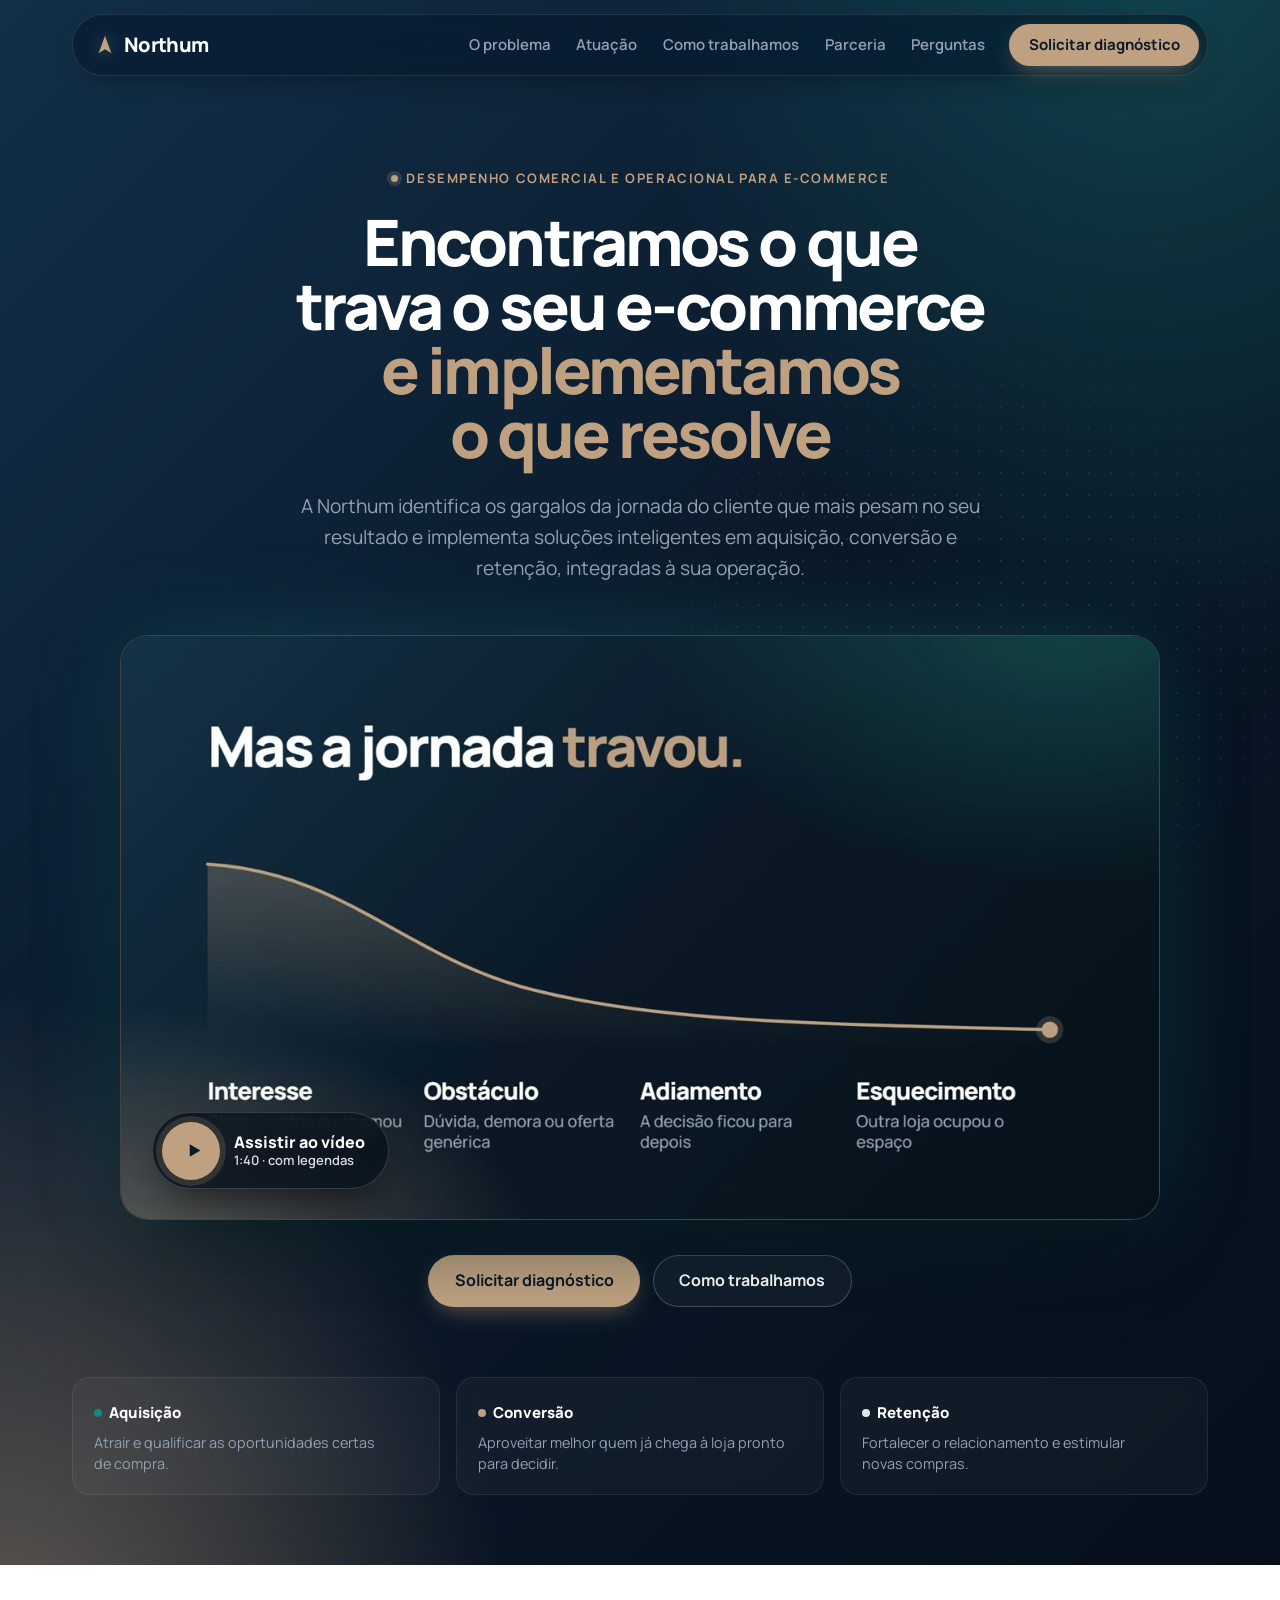
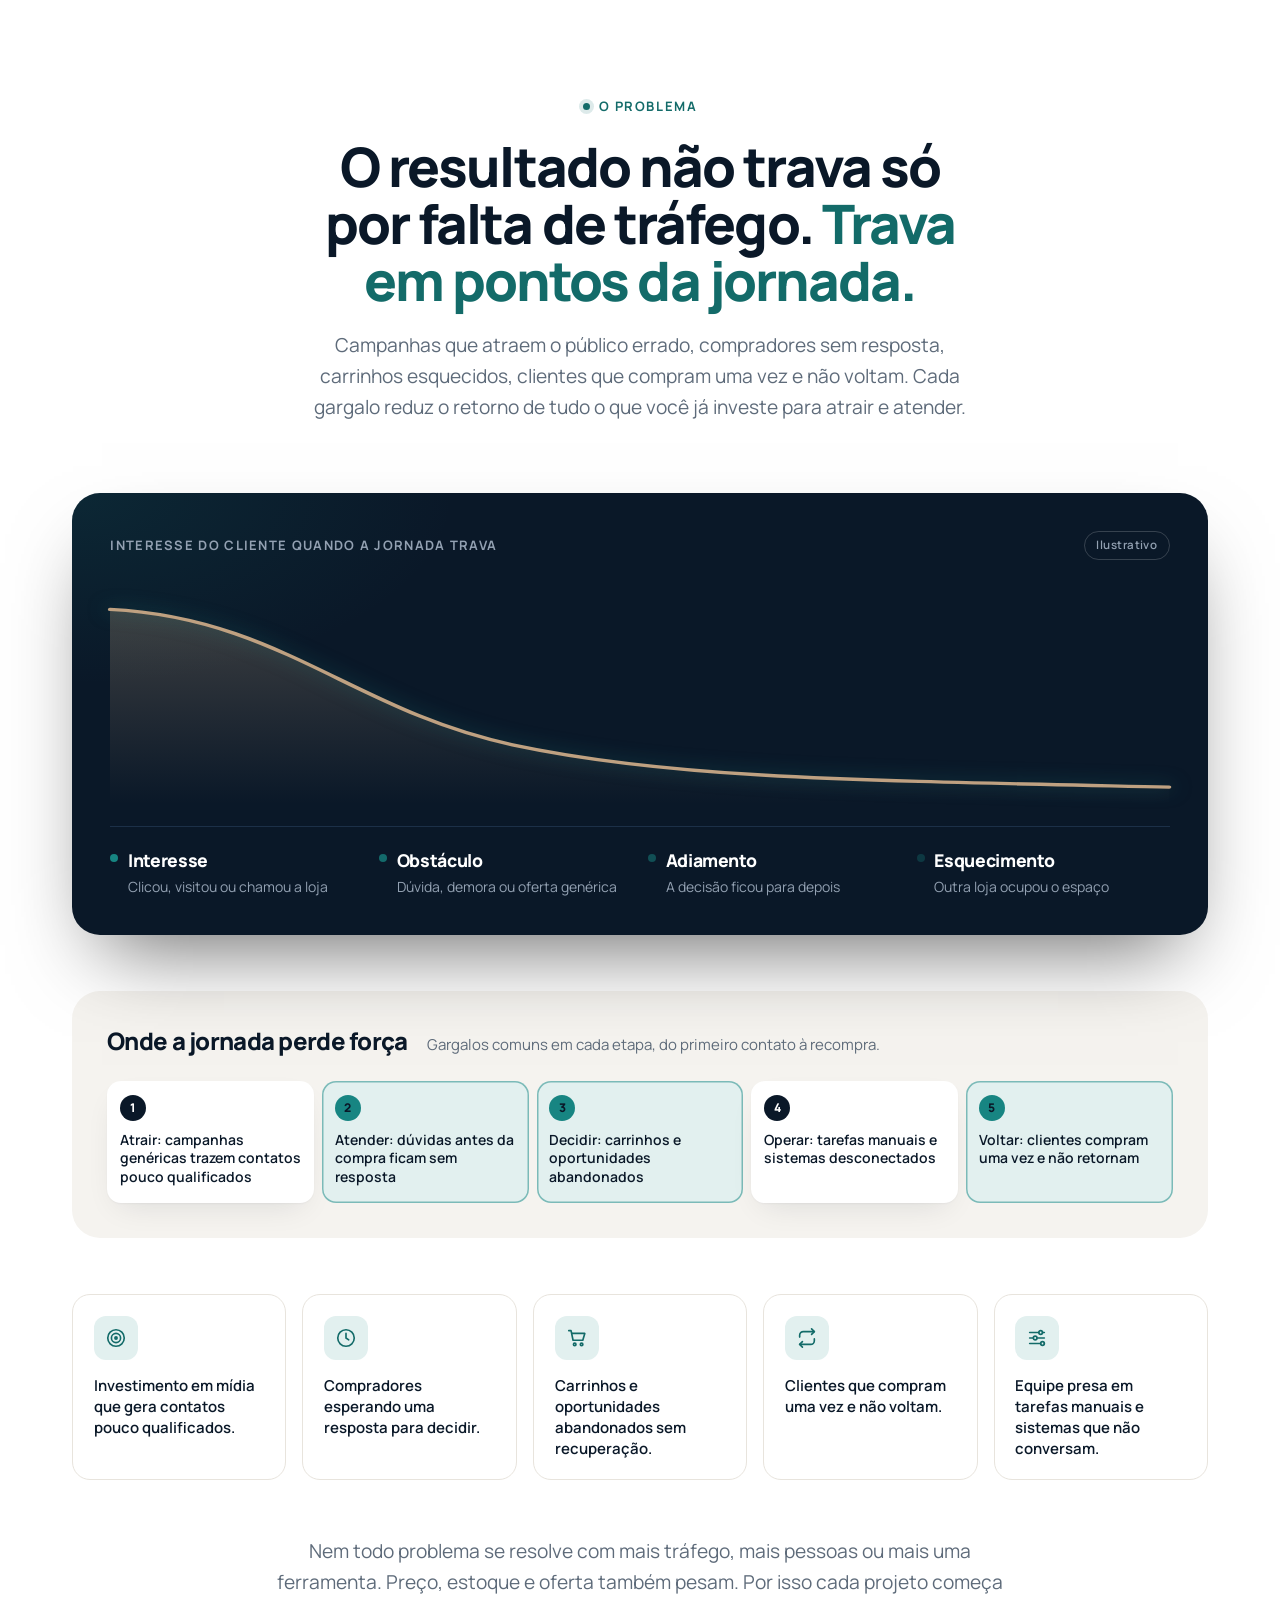
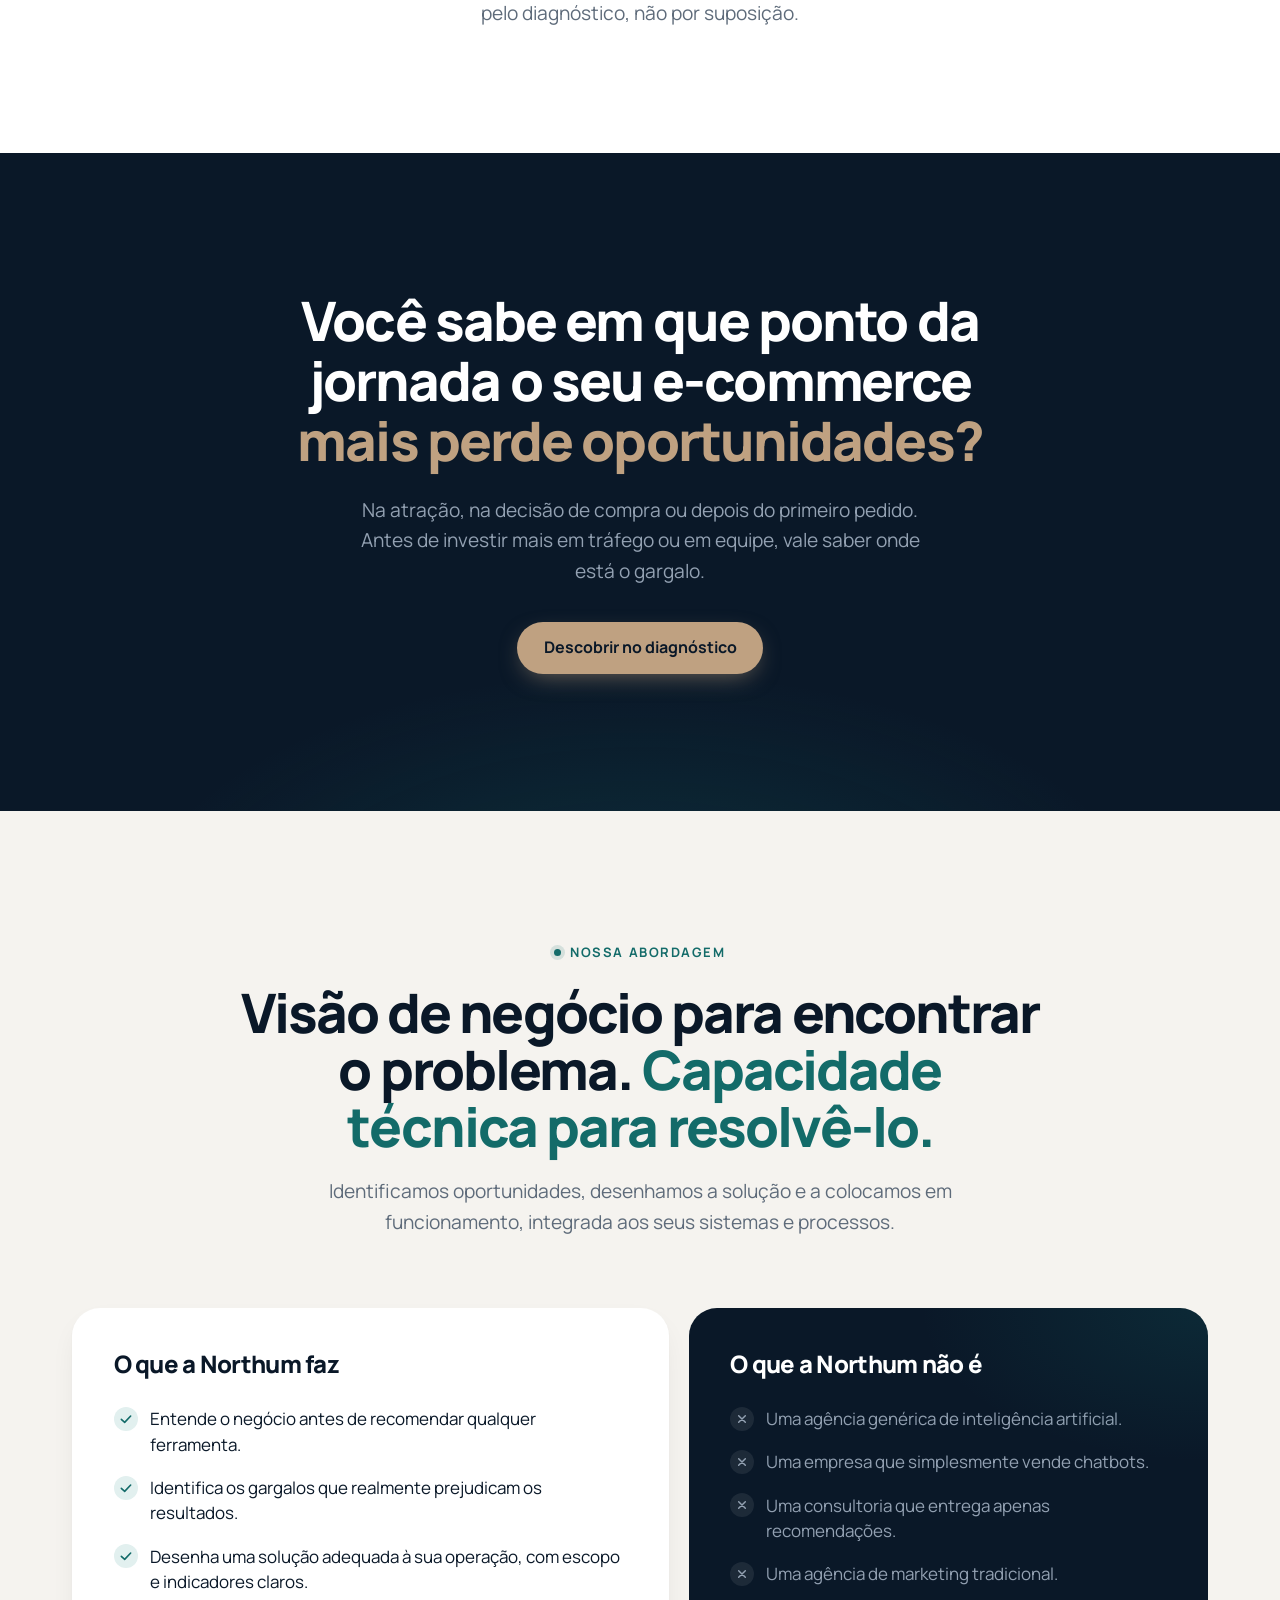
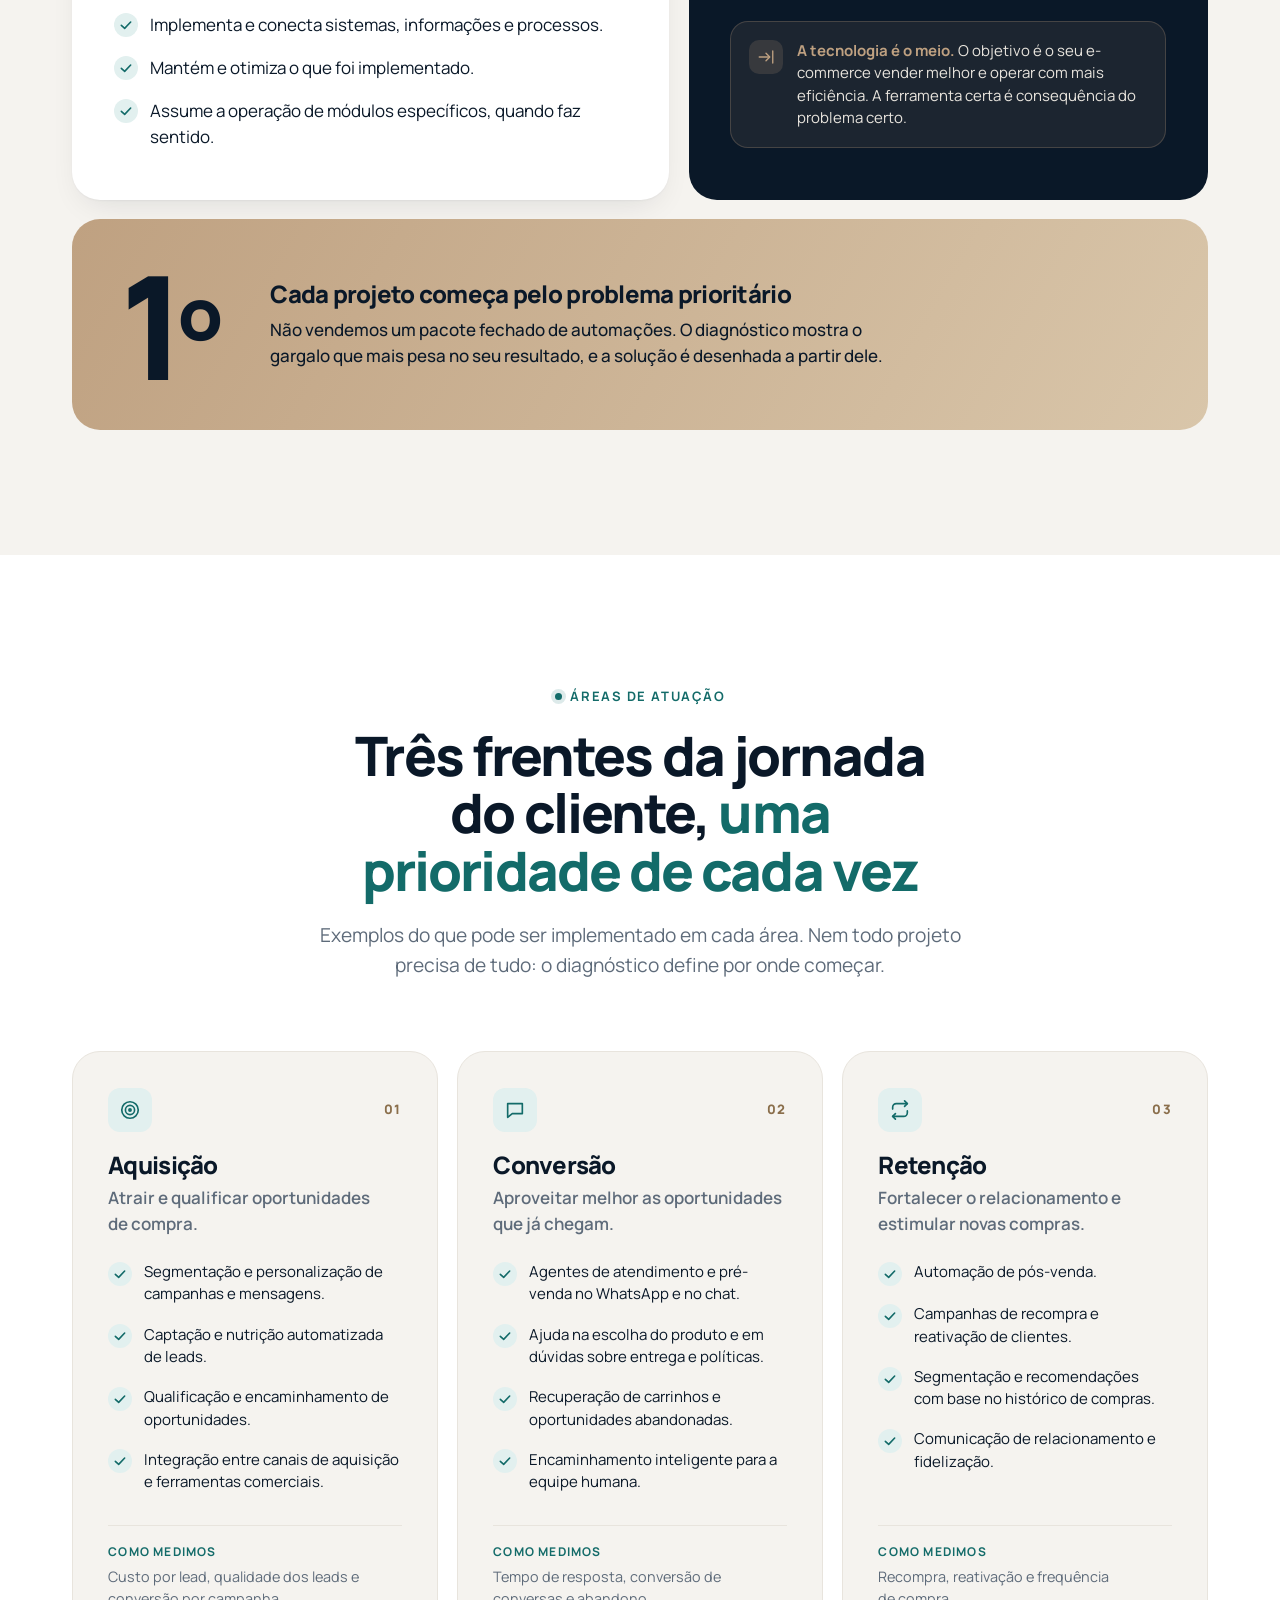
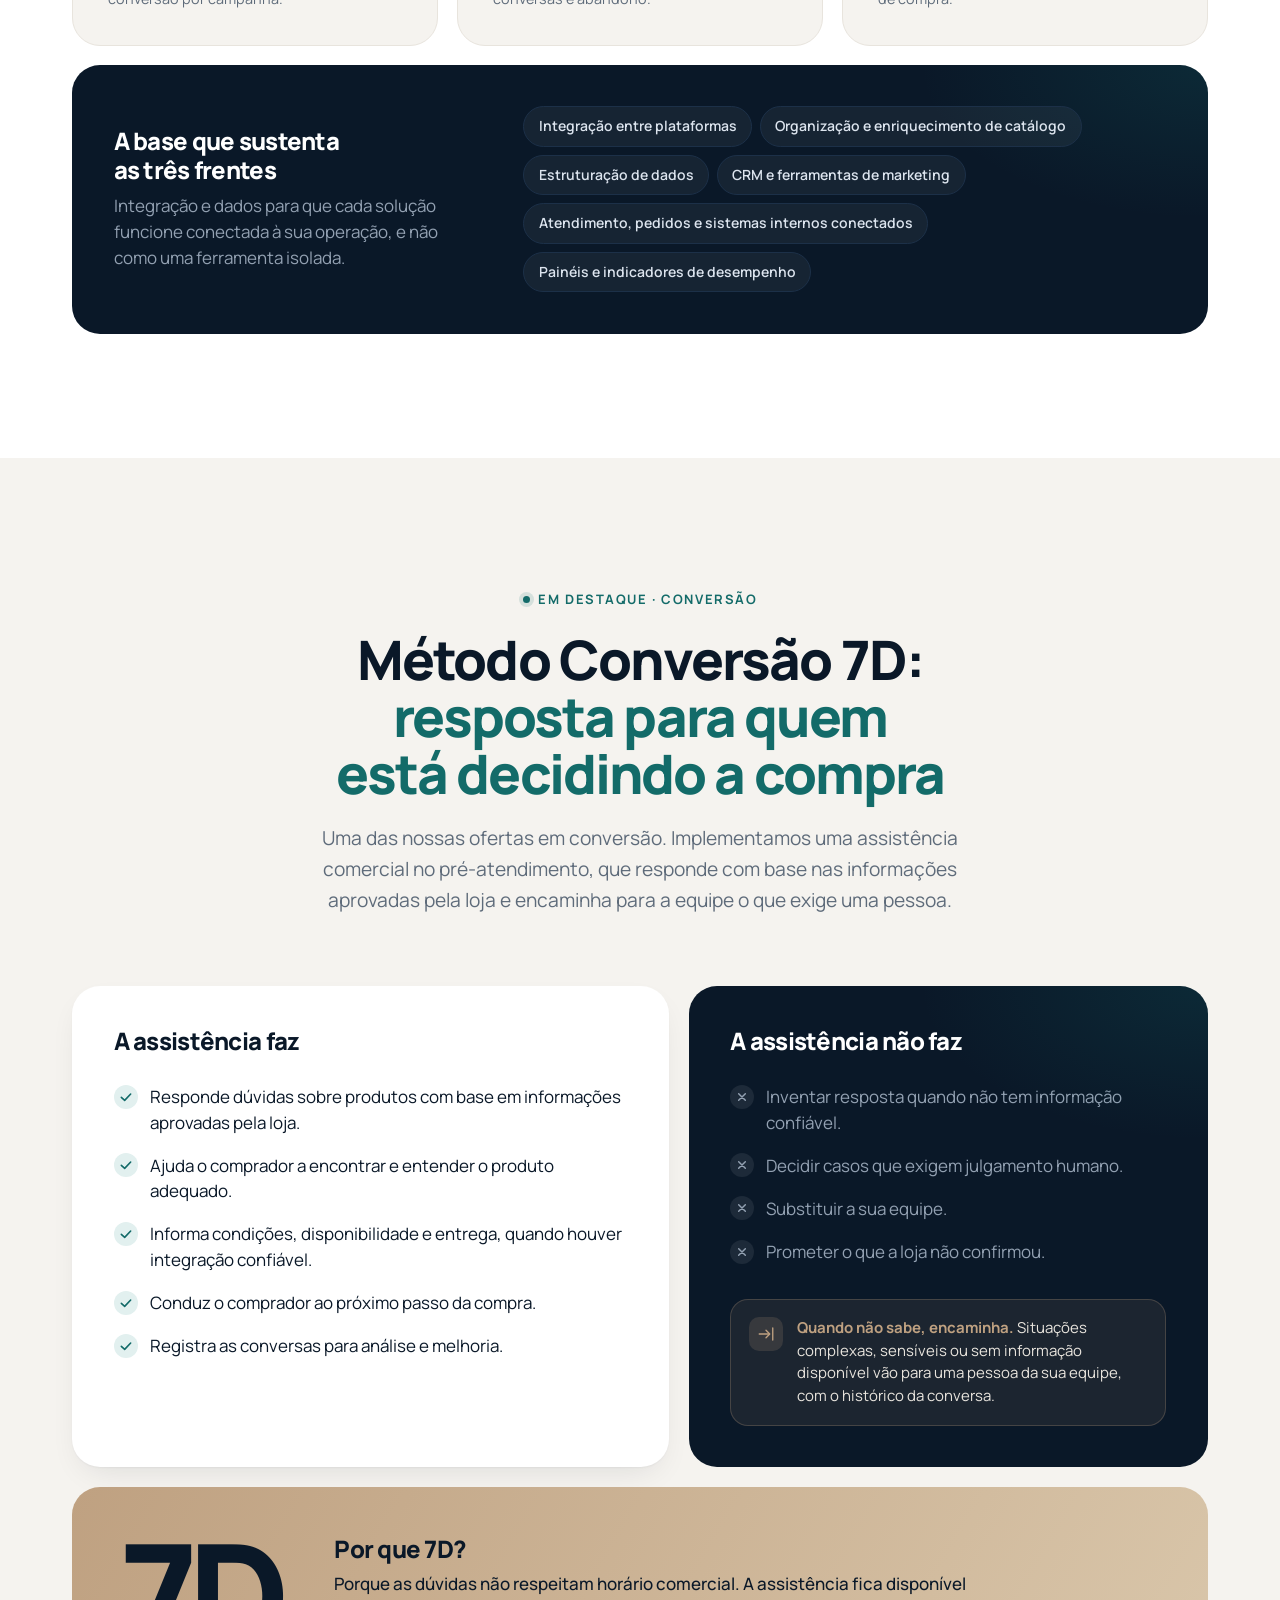
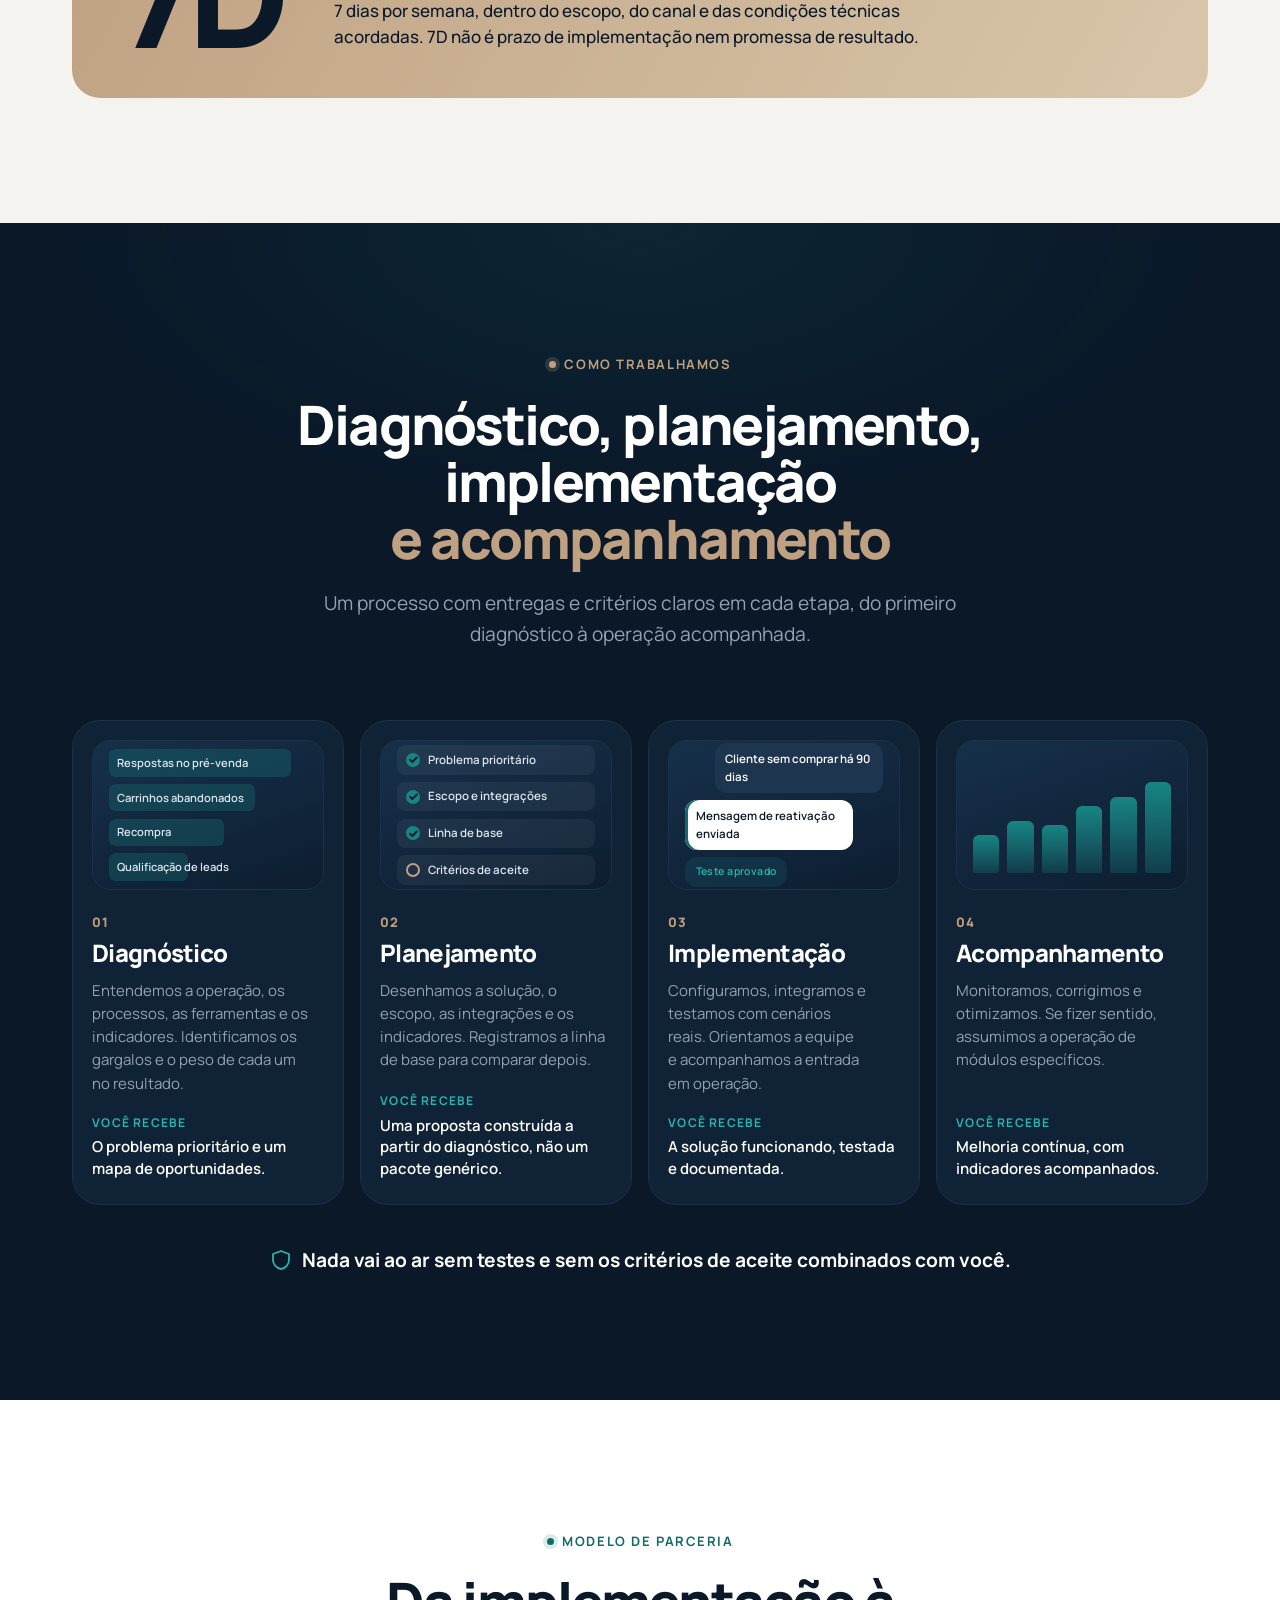
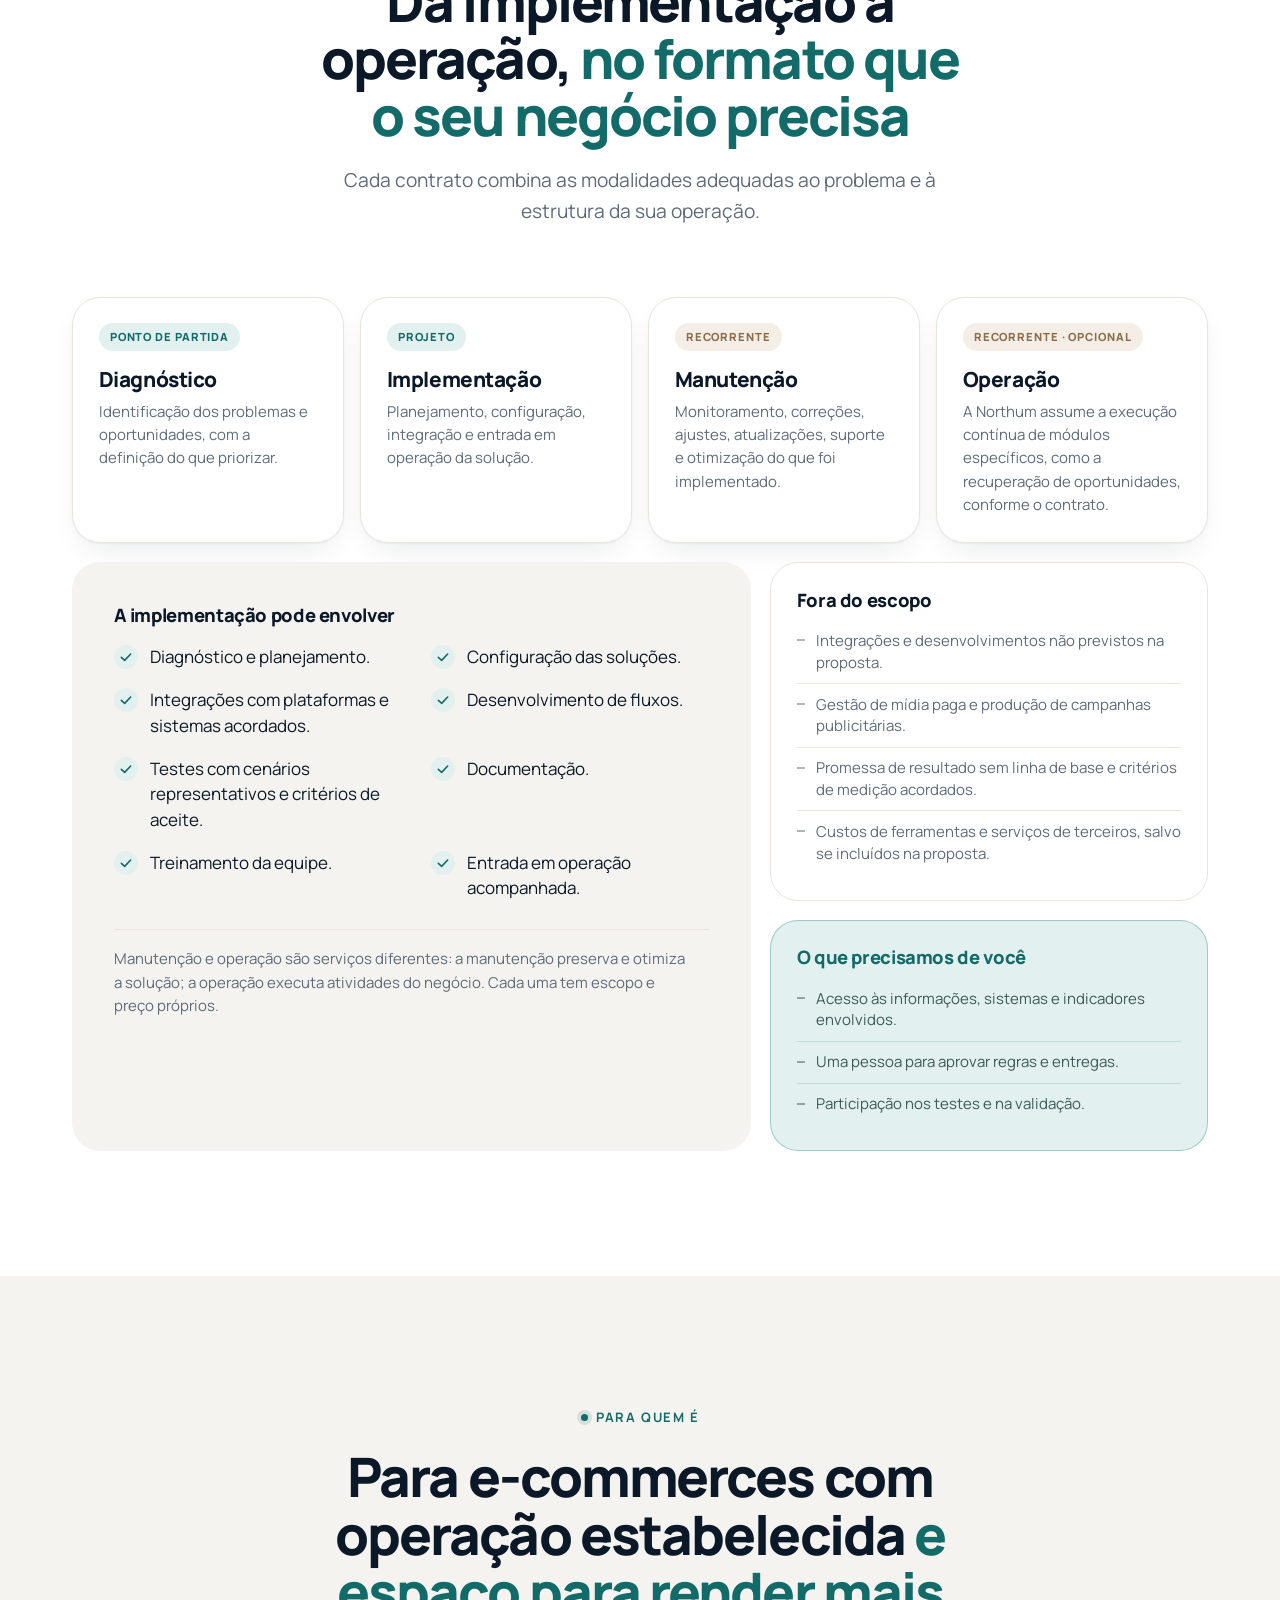
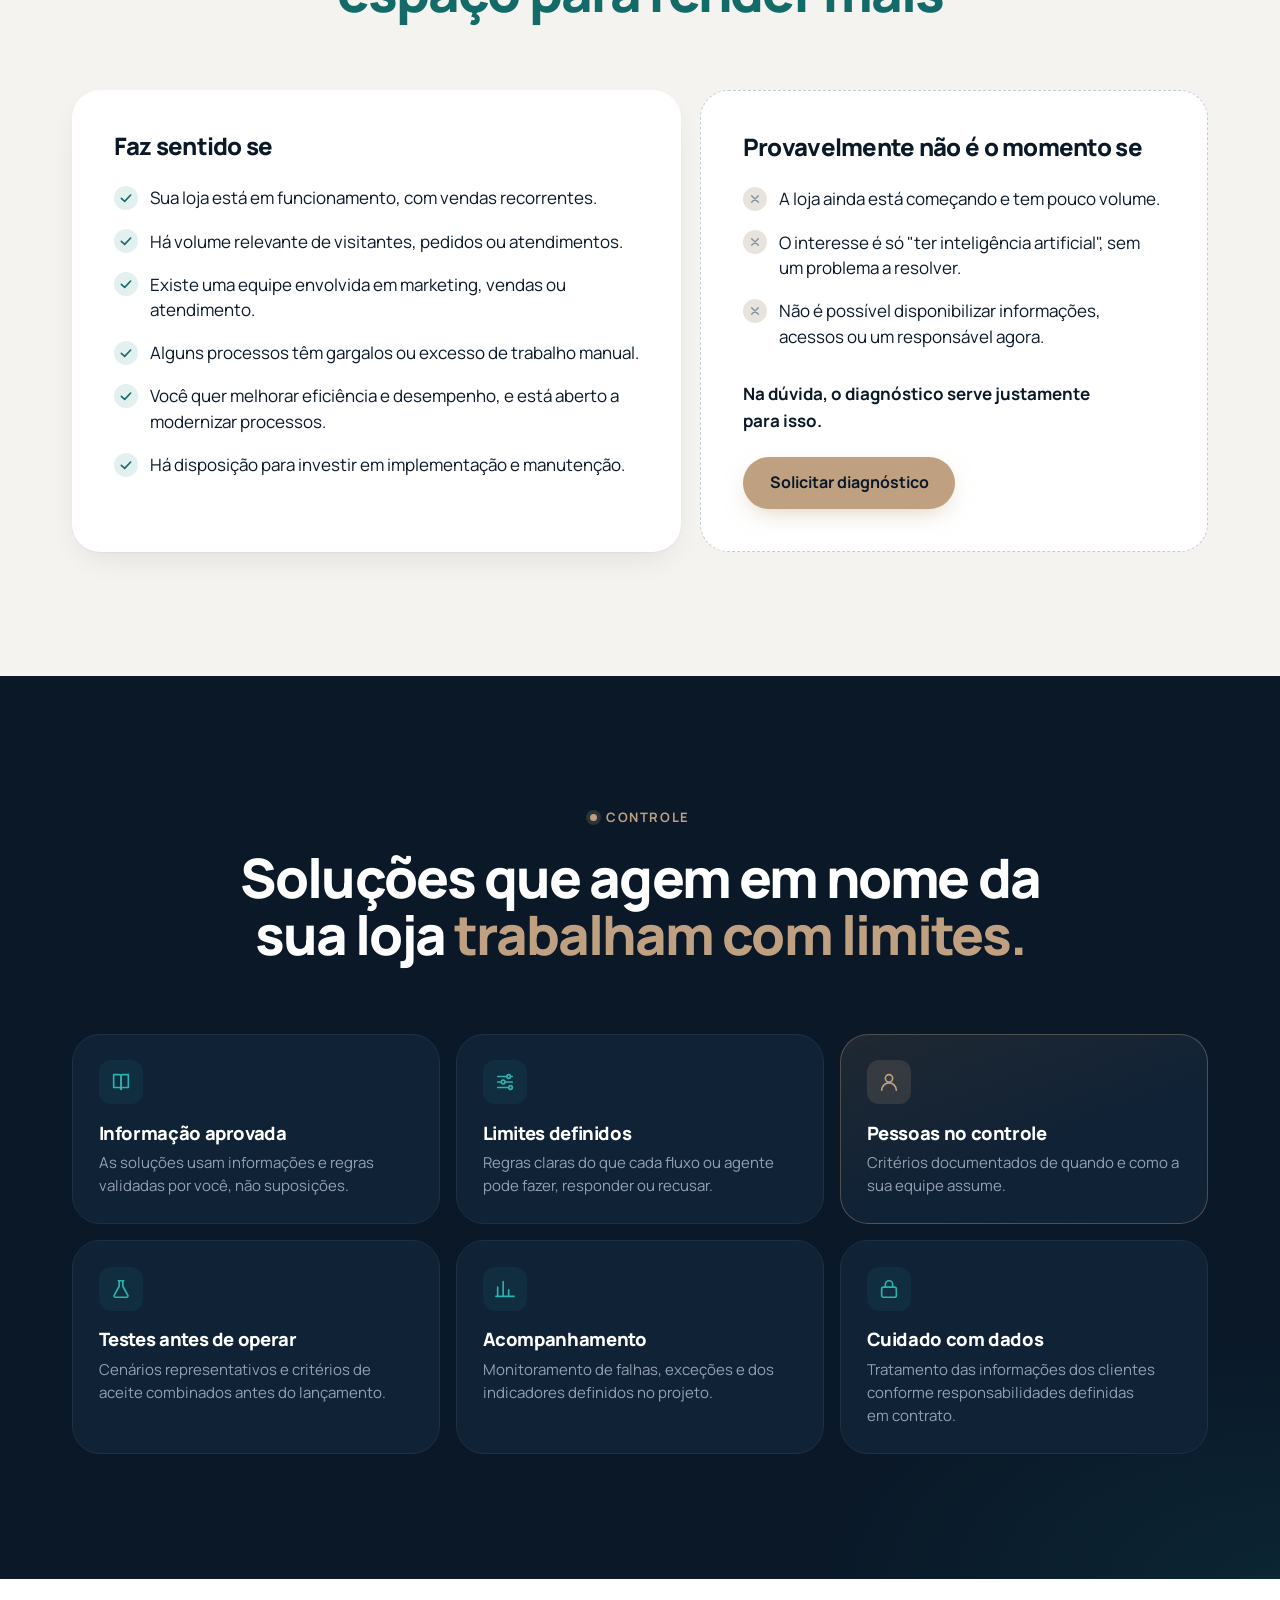
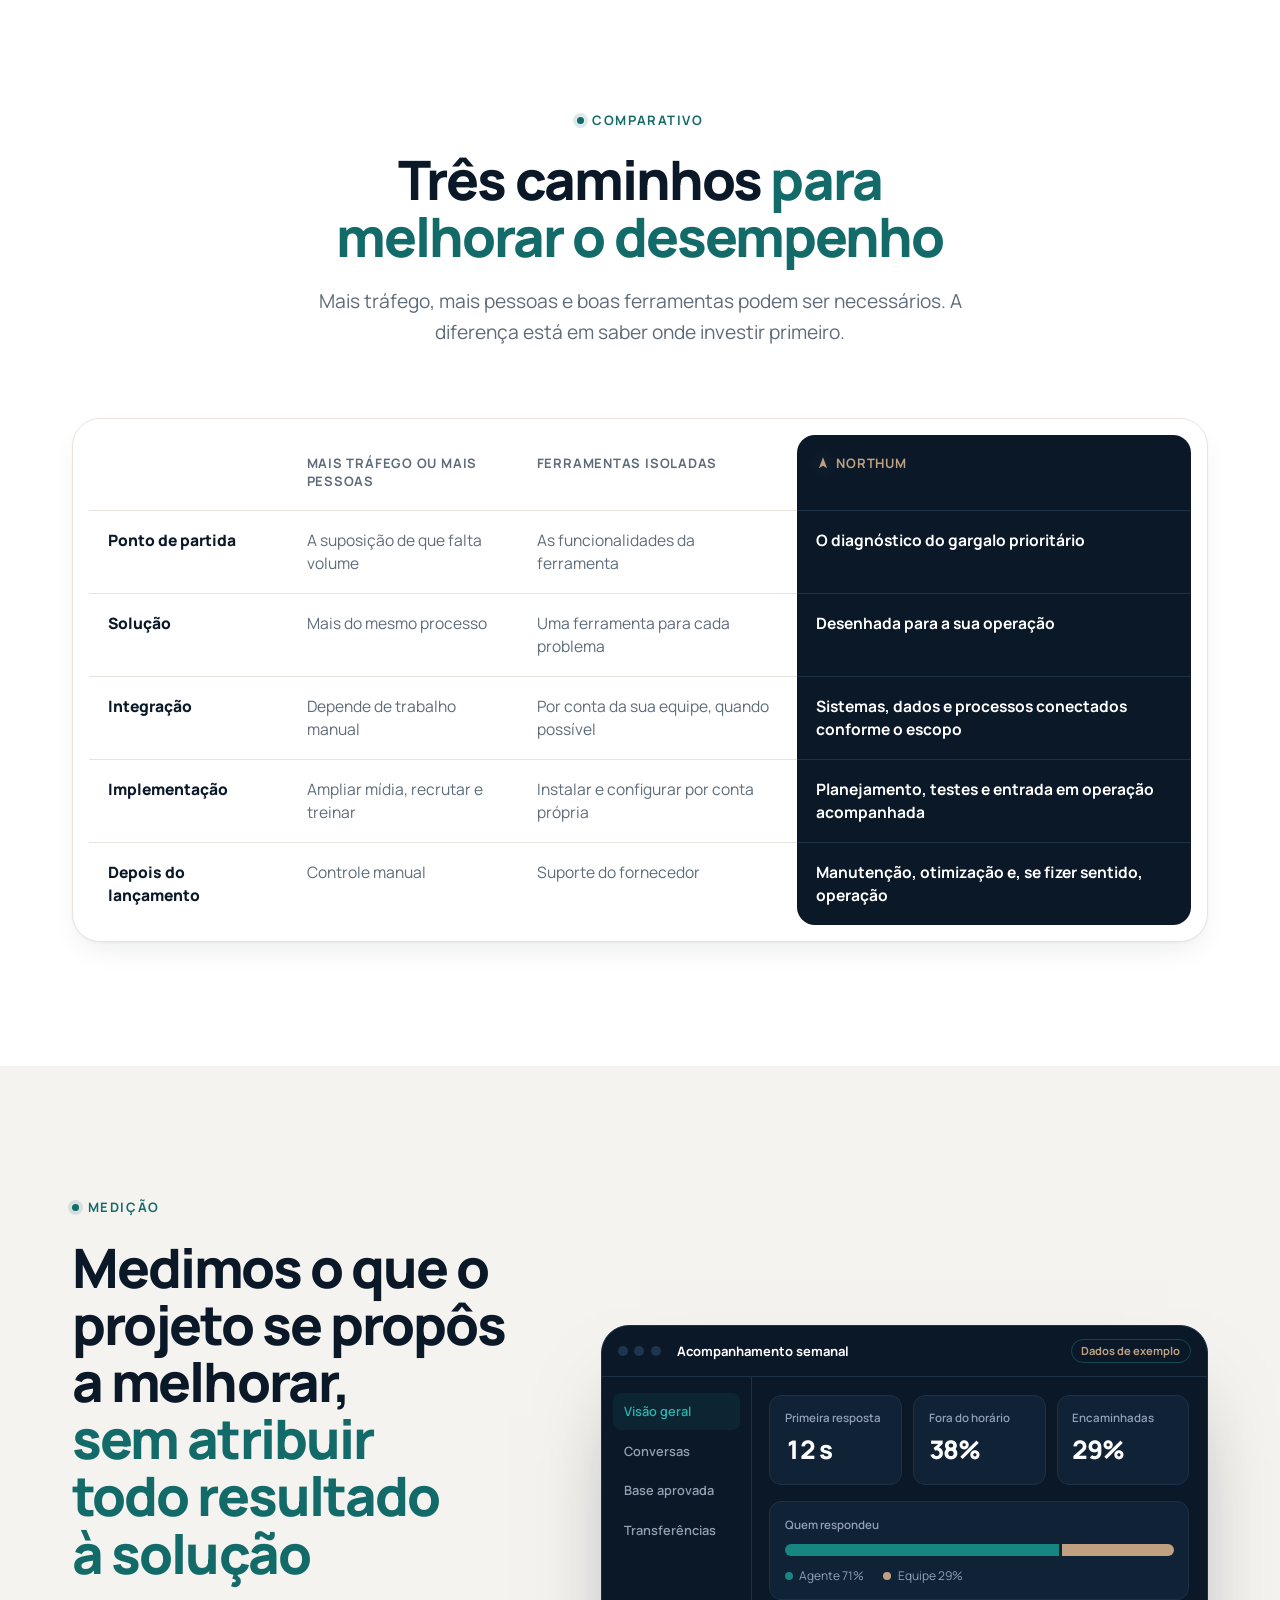
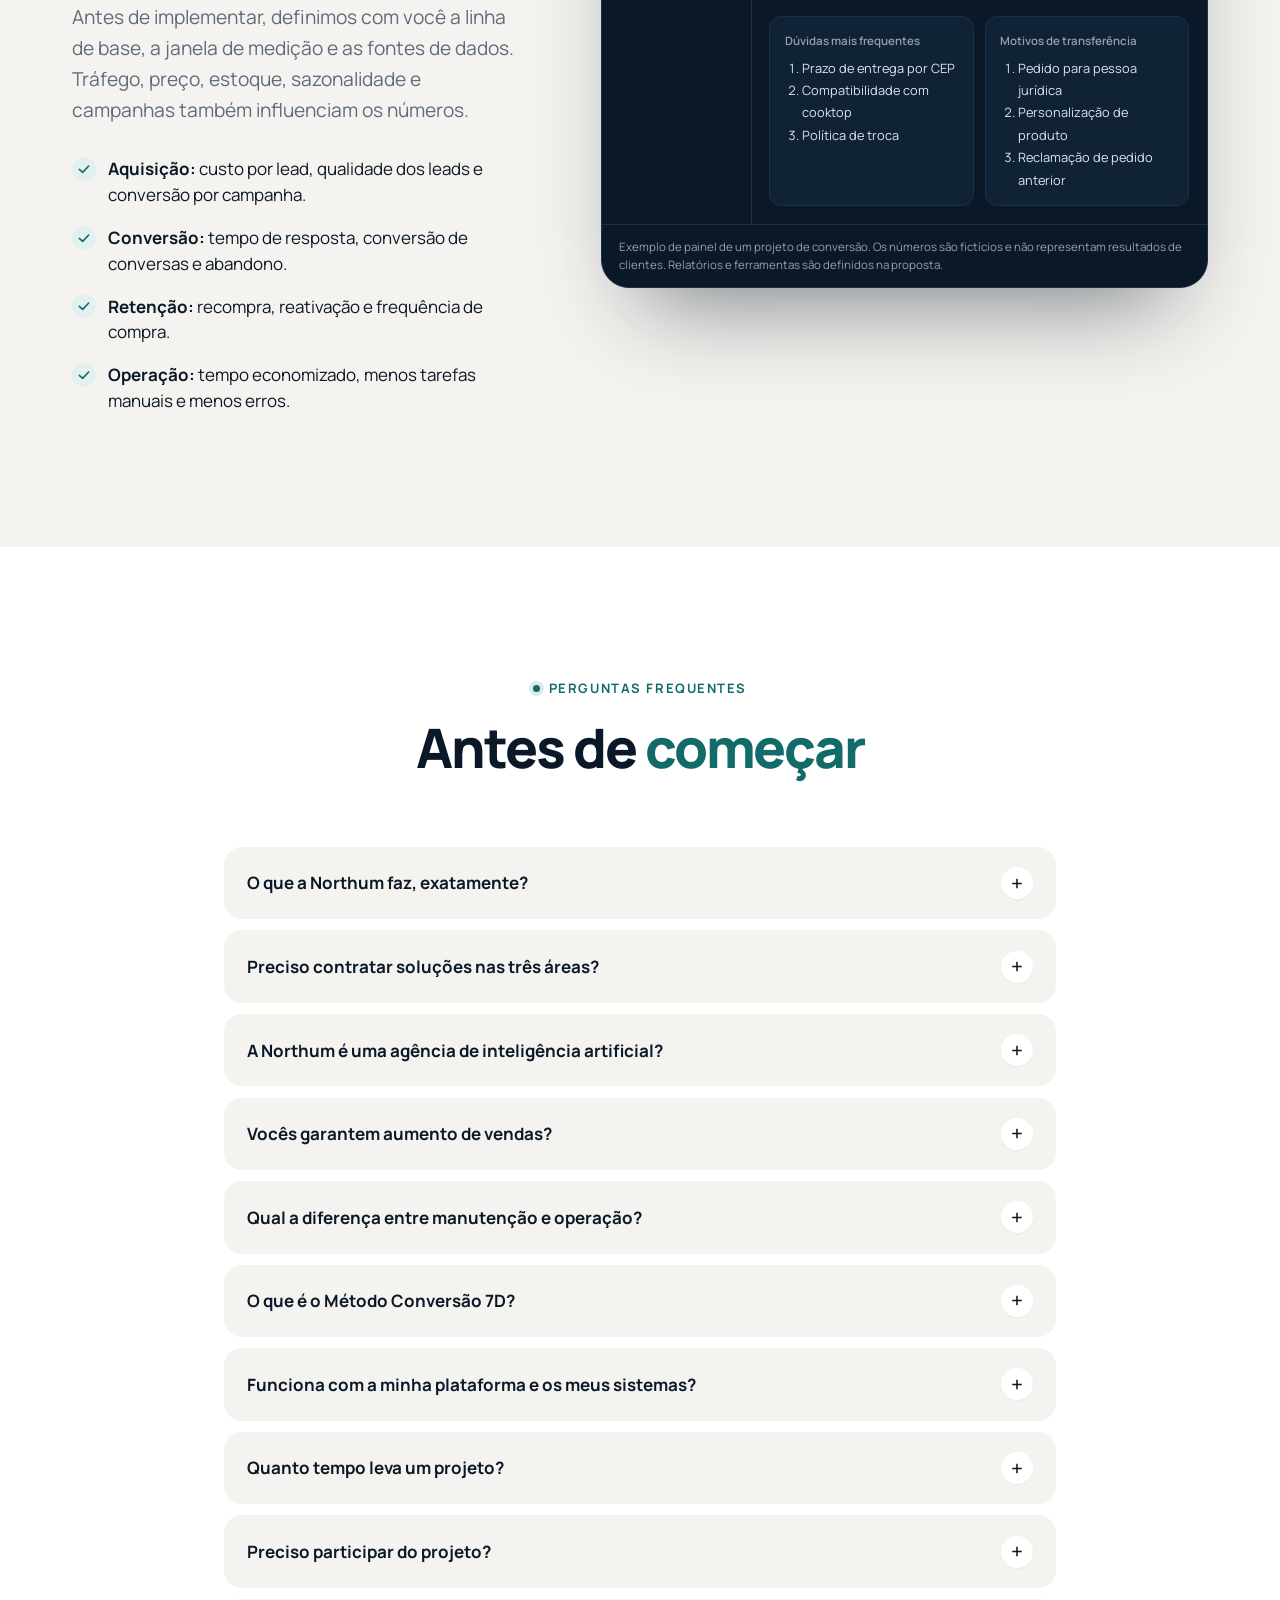
==== commit 587e4b9b: "Troca o vídeo da página principal pelo institucional novo Novo vídeo (1:40) com capa e legendas sinc" ====
--- a/index.html
+++ b/index.html
@@ -71,18 +71,18 @@
 
         <figure class="hero-player" id="hero-player">
           <video id="hero-video" controls preload="none" playsinline
-                 poster="assets/video/northum-apresentacao-capa.jpg"
-                 aria-label="Vídeo de apresentação da Northum">
-            <source src="assets/video/northum-apresentacao.mp4" type="video/mp4">
-            <track kind="captions" src="assets/video/northum-apresentacao.pt-BR.vtt" srclang="pt-BR" label="Português">
-            Seu navegador não reproduz vídeo. <a href="assets/video/northum-apresentacao.mp4">Baixe o vídeo de apresentação</a>.
+                 poster="assets/video/northum-institucional-capa.jpg"
+                 aria-label="Vídeo institucional da Northum">
+            <source src="assets/video/northum-institucional.mp4" type="video/mp4">
+            <track kind="captions" src="assets/video/northum-institucional.pt-BR.vtt" srclang="pt-BR" label="Português">
+            Seu navegador não reproduz vídeo. <a href="assets/video/northum-institucional.mp4">Baixe o vídeo institucional</a>.
           </video>
-          <button class="hero-play" type="button" id="hero-play" aria-label="Assistir ao vídeo de apresentação, 1 minuto e 27 segundos">
+          <button class="hero-play" type="button" id="hero-play" aria-label="Assistir ao vídeo institucional, 1 minuto e 40 segundos">
             <span class="hero-play-icon" aria-hidden="true">
               <svg class="ic-play" viewBox="0 0 24 24"><path d="M8 5.5v13l11-6.5z"/></svg>
               <svg class="ic-sound" viewBox="0 0 24 24"><path d="M4 9.5h3.5L12 5.5v13l-4.5-4H4z"/><path d="M15.5 9a4.2 4.2 0 0 1 0 6M18 6.5a7.8 7.8 0 0 1 0 11" fill="none" stroke="currentColor" stroke-width="2" stroke-linecap="round"/></svg>
             </span>
-            <span class="hero-play-text"><span class="t-play">Assistir ao vídeo<small>1:27 · com legendas</small></span><span class="t-sound">Ativar som<small>assistir do início</small></span></span>
+            <span class="hero-play-text"><span class="t-play">Assistir ao vídeo<small>1:40 · com legendas</small></span><span class="t-sound">Ativar som<small>assistir do início</small></span></span>
           </button>
         </figure>
 
--- a/assets/css/styles.css
+++ b/assets/css/styles.css
@@ -190,7 +190,11 @@
 .t-play, .t-sound { display: grid; }
 /* Prévia muda tocando sozinha: o botão vira "Ativar som" no canto superior, longe das legendas */
 .hero-player.is-preview video { cursor: pointer; }
-.hero-player.is-preview .hero-play { top: clamp(10px, 4%, 28px); bottom: auto; }
+/* Na prévia, o botão fica compacto no canto superior direito, acima dos títulos do vídeo */
+.hero-player.is-preview .hero-play { top: clamp(8px, 2.5%, 16px); bottom: auto; left: auto; right: clamp(8px, 2.5%, 20px); gap: .6rem; padding: .3rem 1rem .3rem .3rem; }
+.hero-player.is-preview .hero-play-icon { width: 38px; box-shadow: 0 0 0 4px rgba(191, 161, 129, .18); }
+.hero-player.is-preview .hero-play-text { font-size: .875rem; }
+.hero-player.is-preview .hero-play-text small { font-size: .75rem; }
 .hero-player.is-preview .hero-play .ic-play, .hero-player.is-preview .hero-play .t-play { display: none; }
 .hero-player.is-preview .hero-play .ic-sound { display: block; }
 .hero-player.is-preview .hero-play .t-sound { display: grid; }
@@ -221,6 +225,8 @@
   .hero-play { padding: .35rem; left: 10px; bottom: 10px; }
   .hero-play-text { position: absolute; width: 1px; height: 1px; overflow: hidden; clip: rect(0 0 0 0); white-space: nowrap; }
   .hero-play-icon { width: 46px; }
+  .hero-player.is-preview .hero-play { top: 6px; right: 6px; padding: .2rem; }
+  .hero-player.is-preview .hero-play-icon { width: 32px; box-shadow: none; }
 }
 @media (max-width: 520px) {
   .actions .btn { flex: 1 1 100%; }
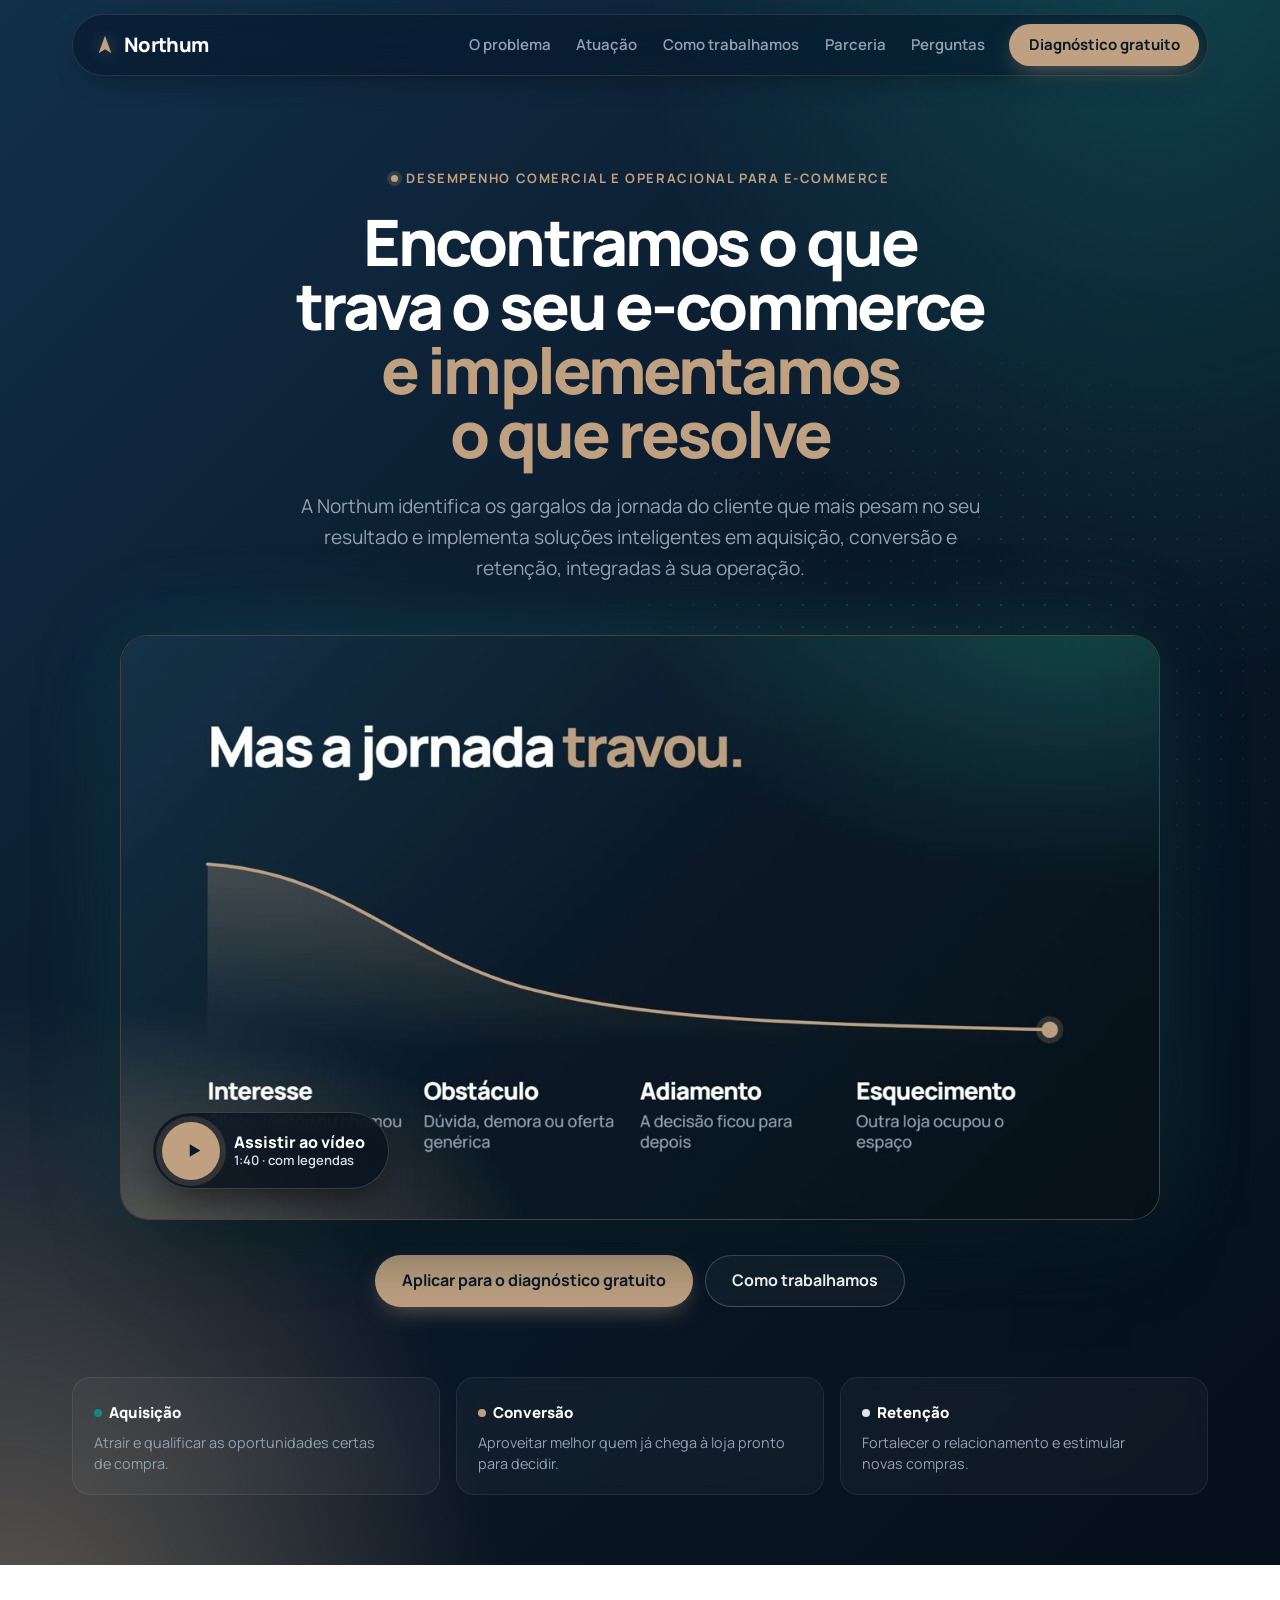
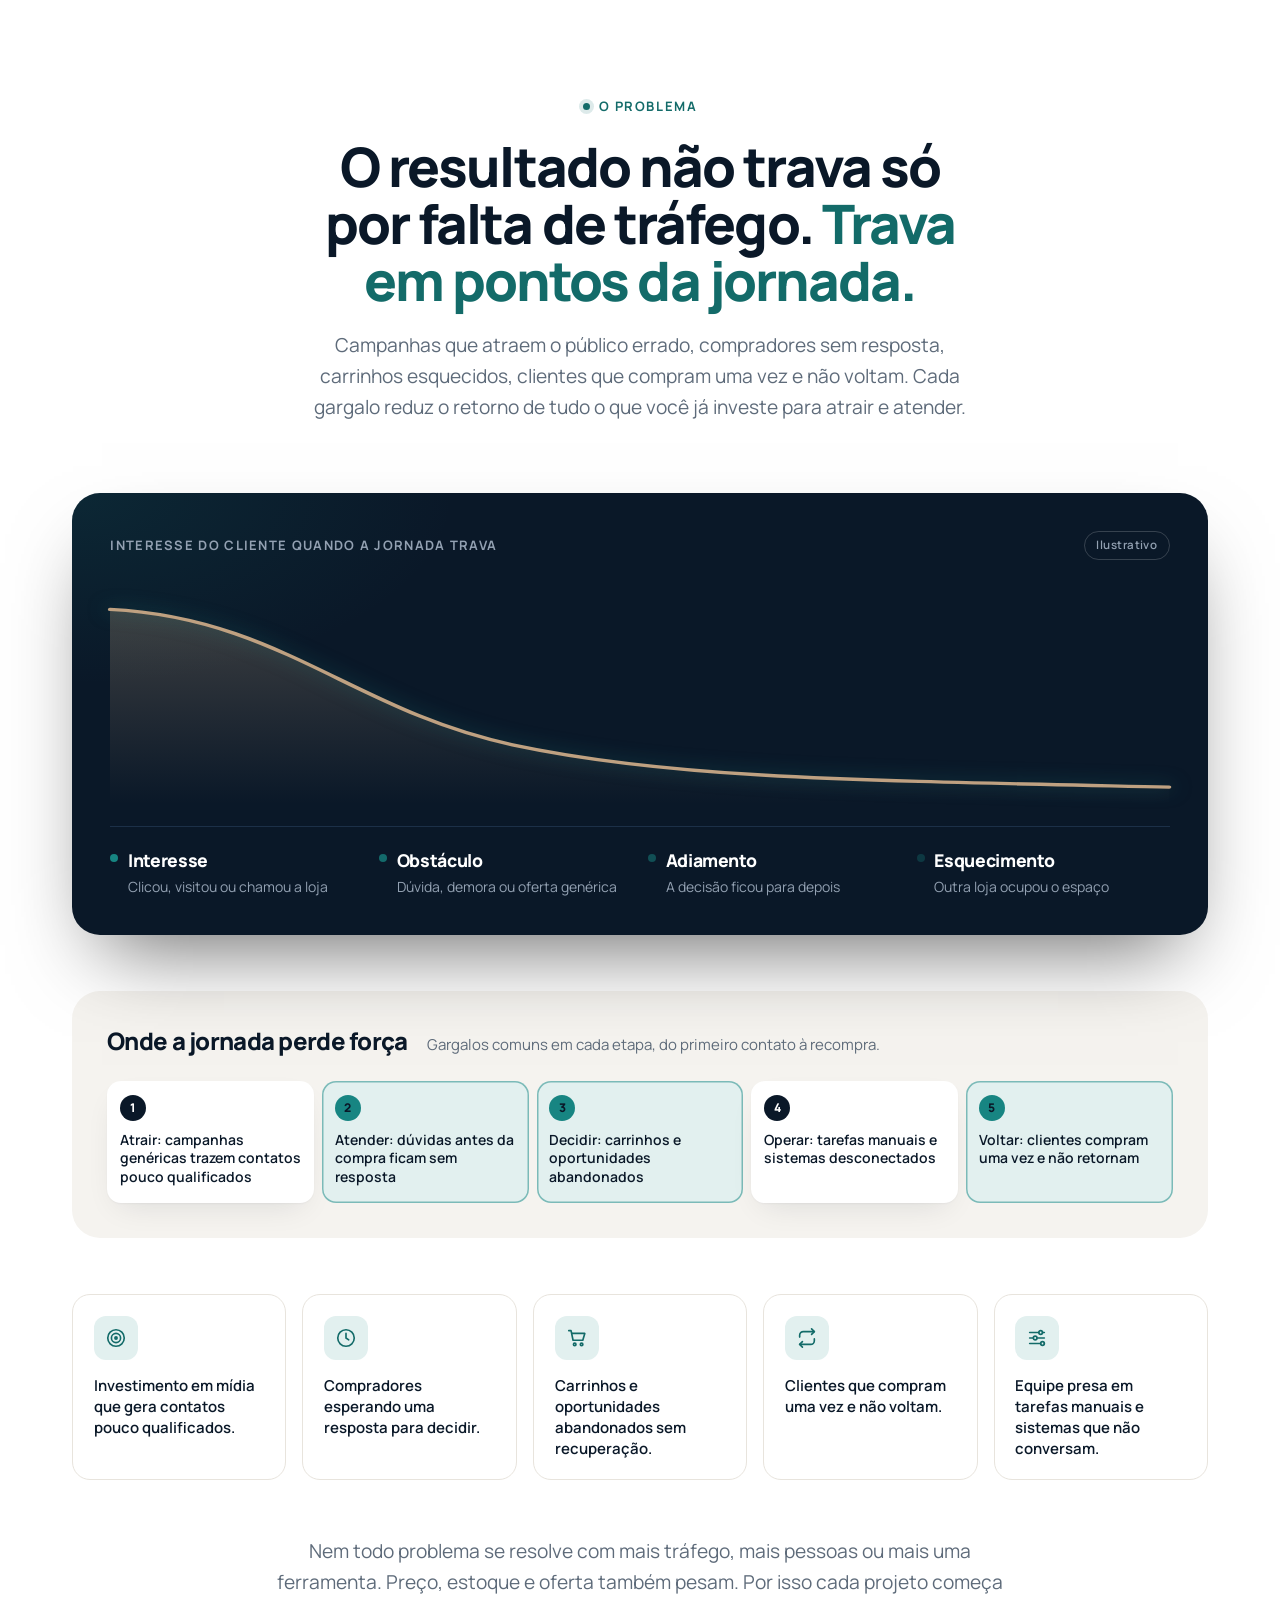
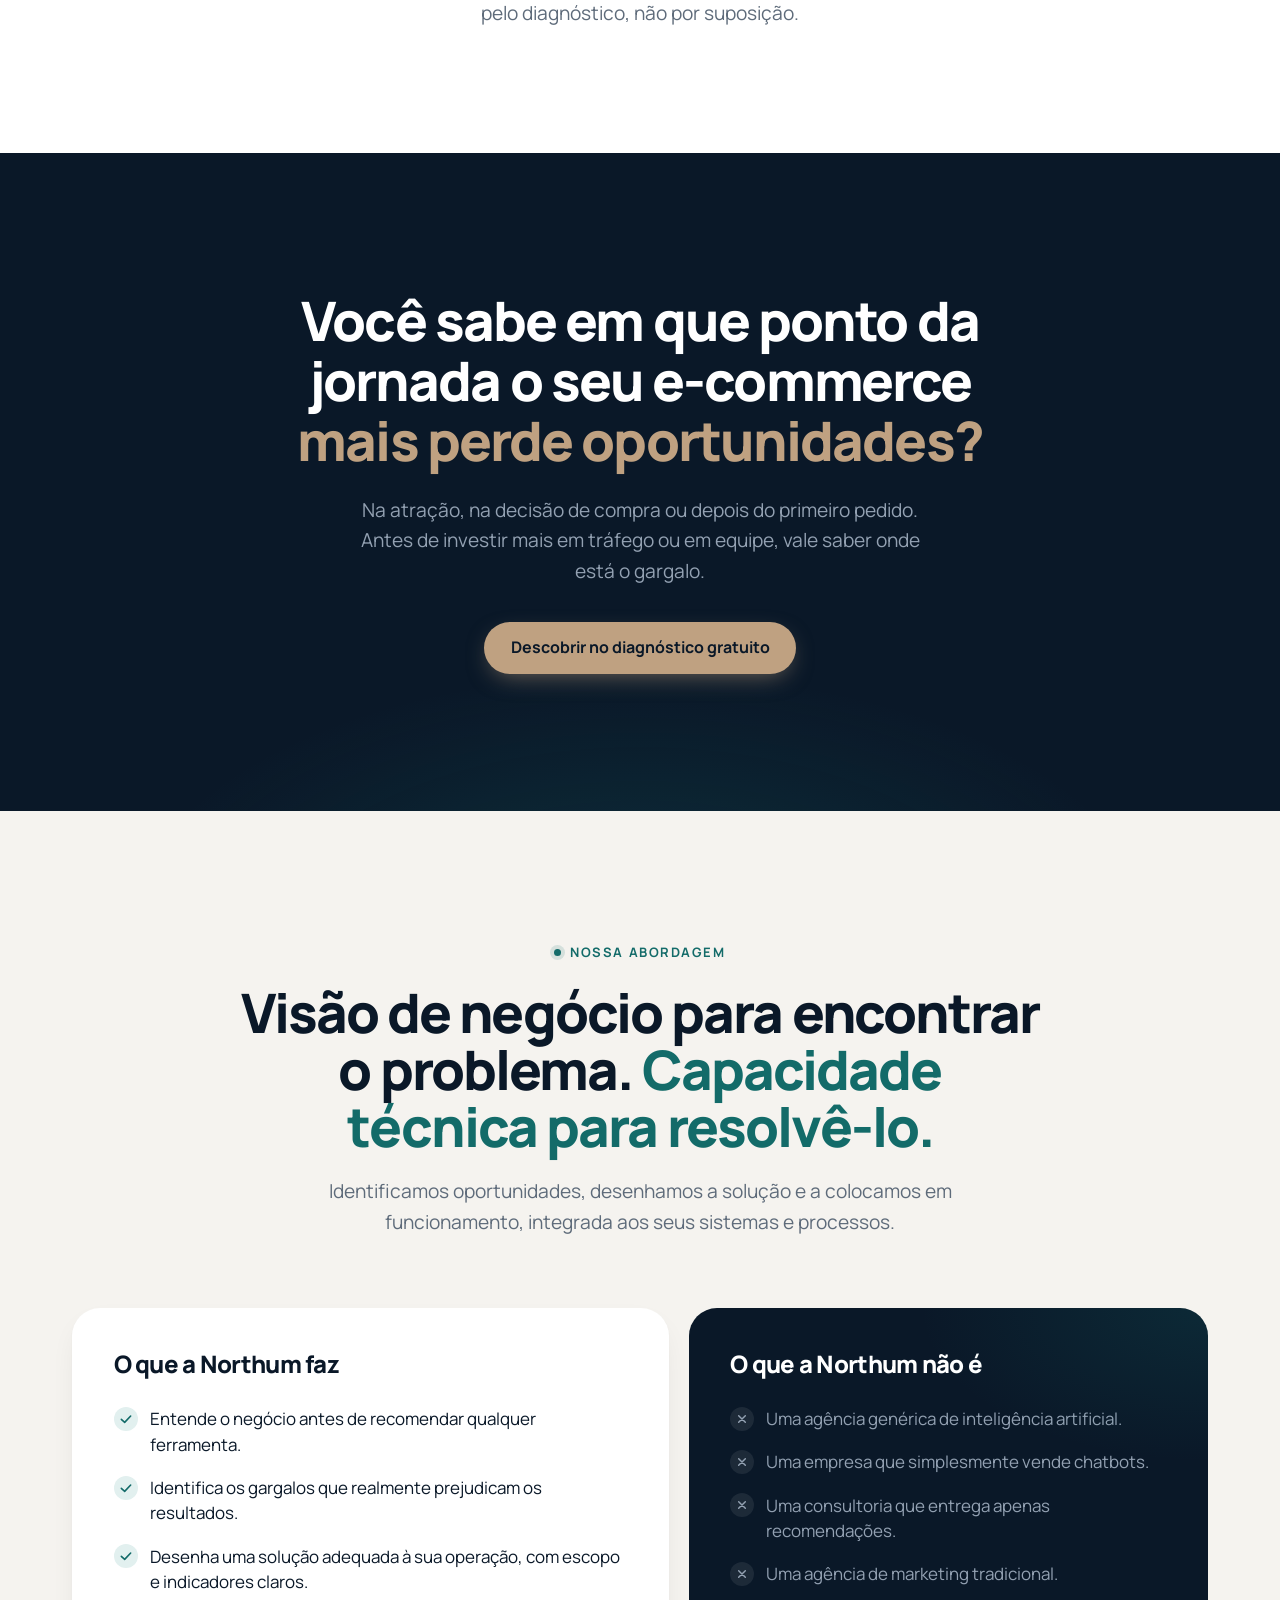
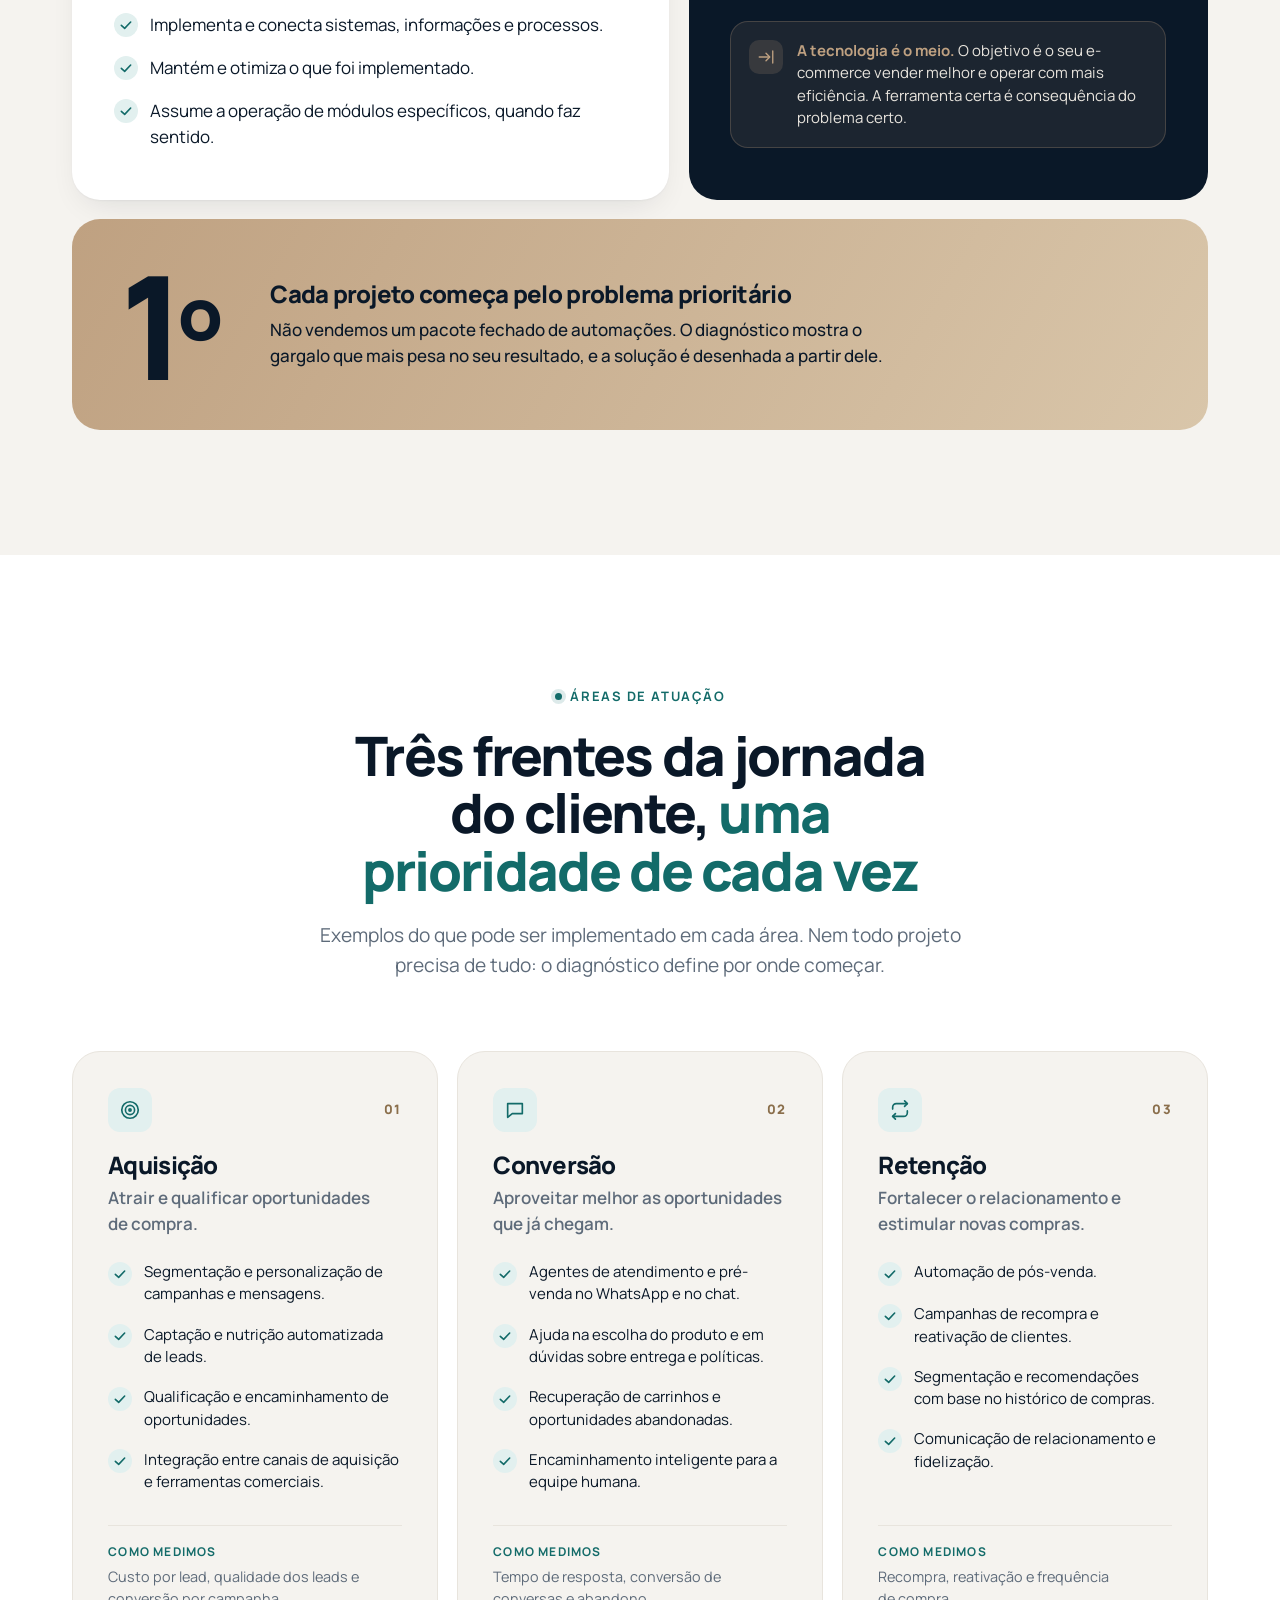
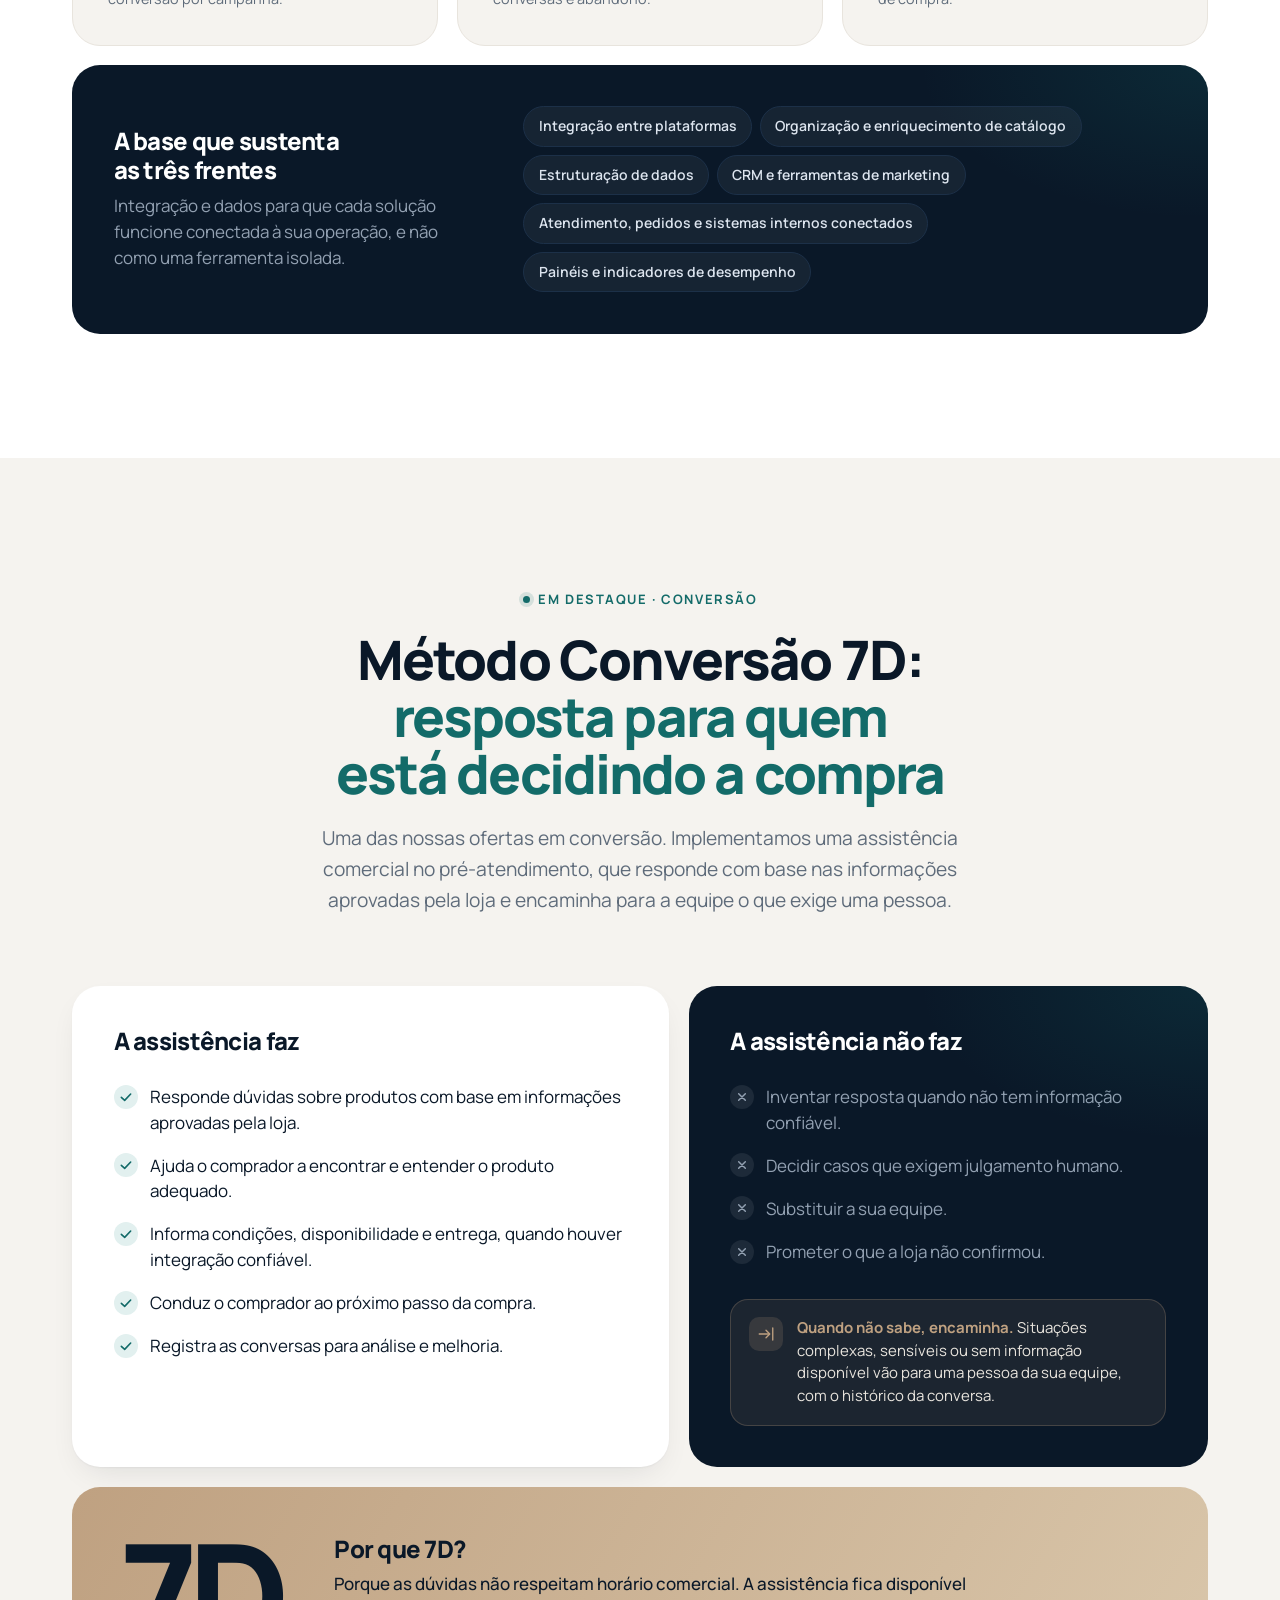
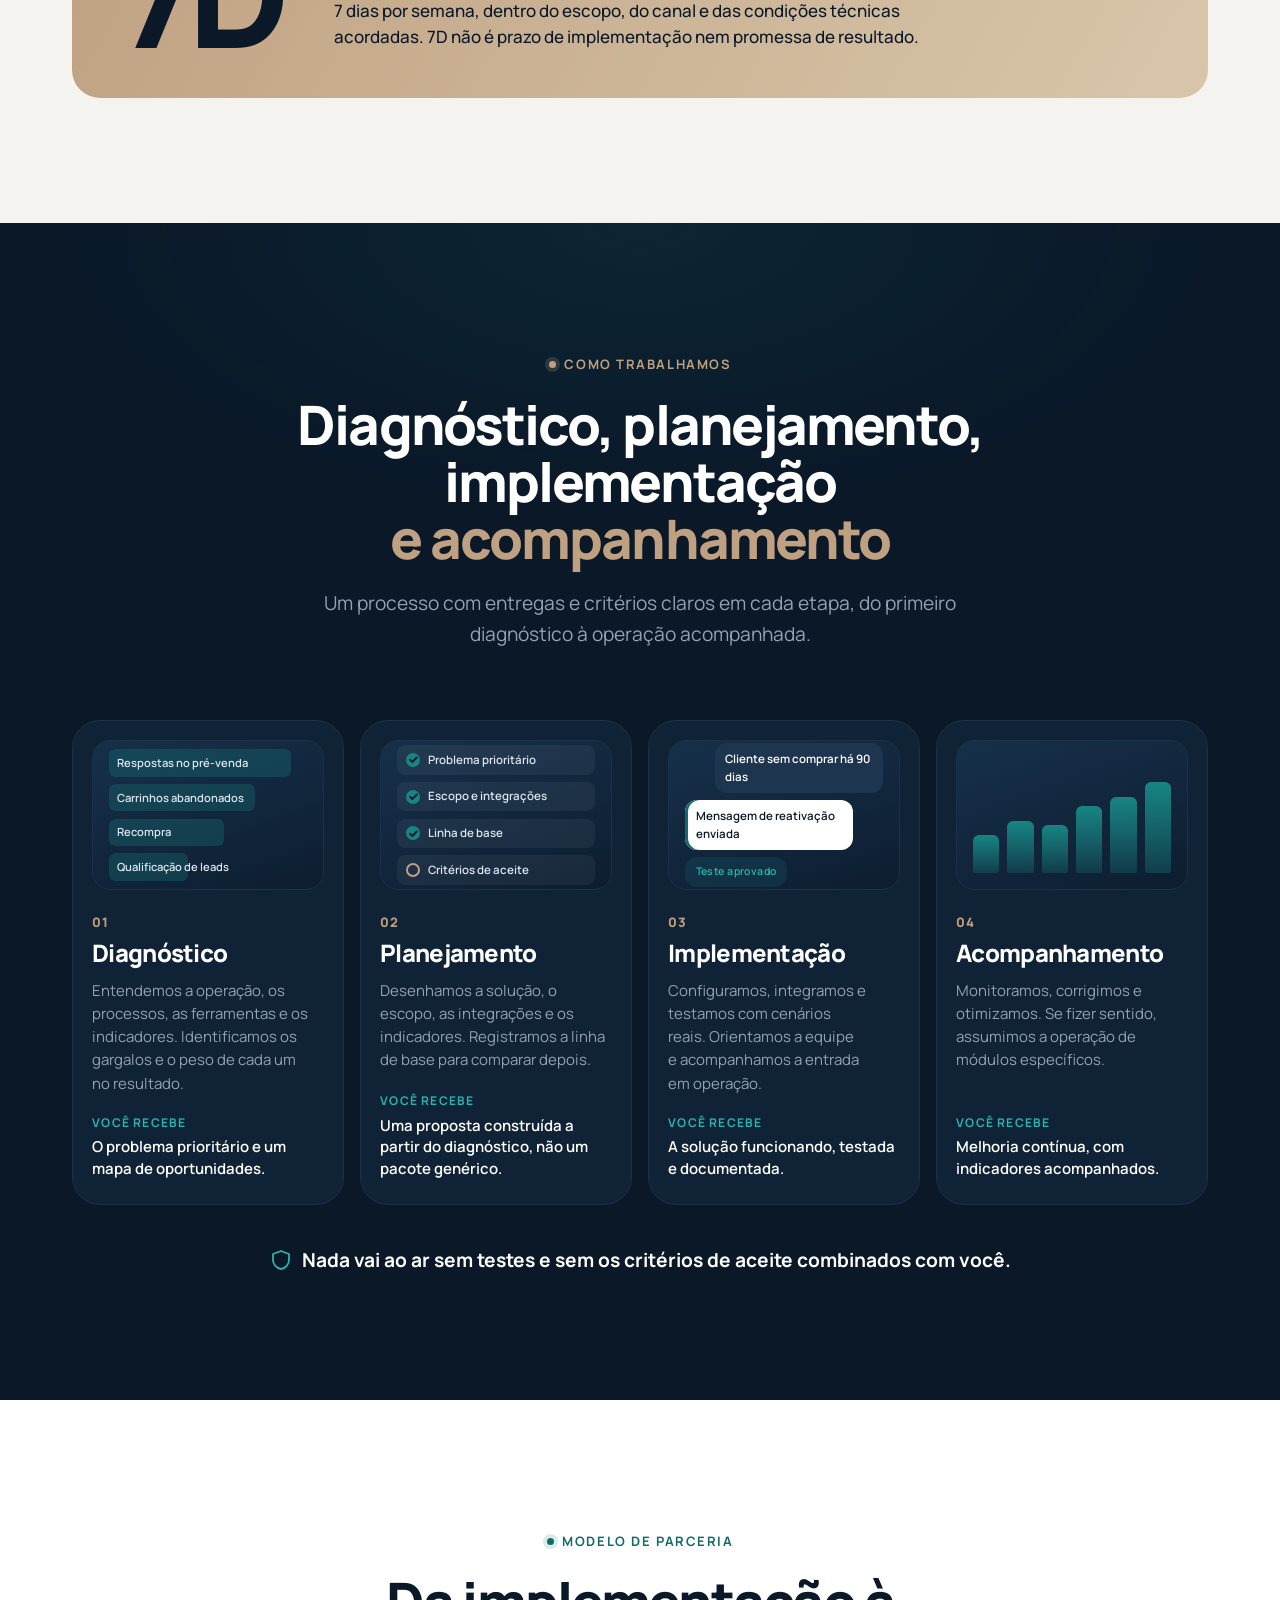
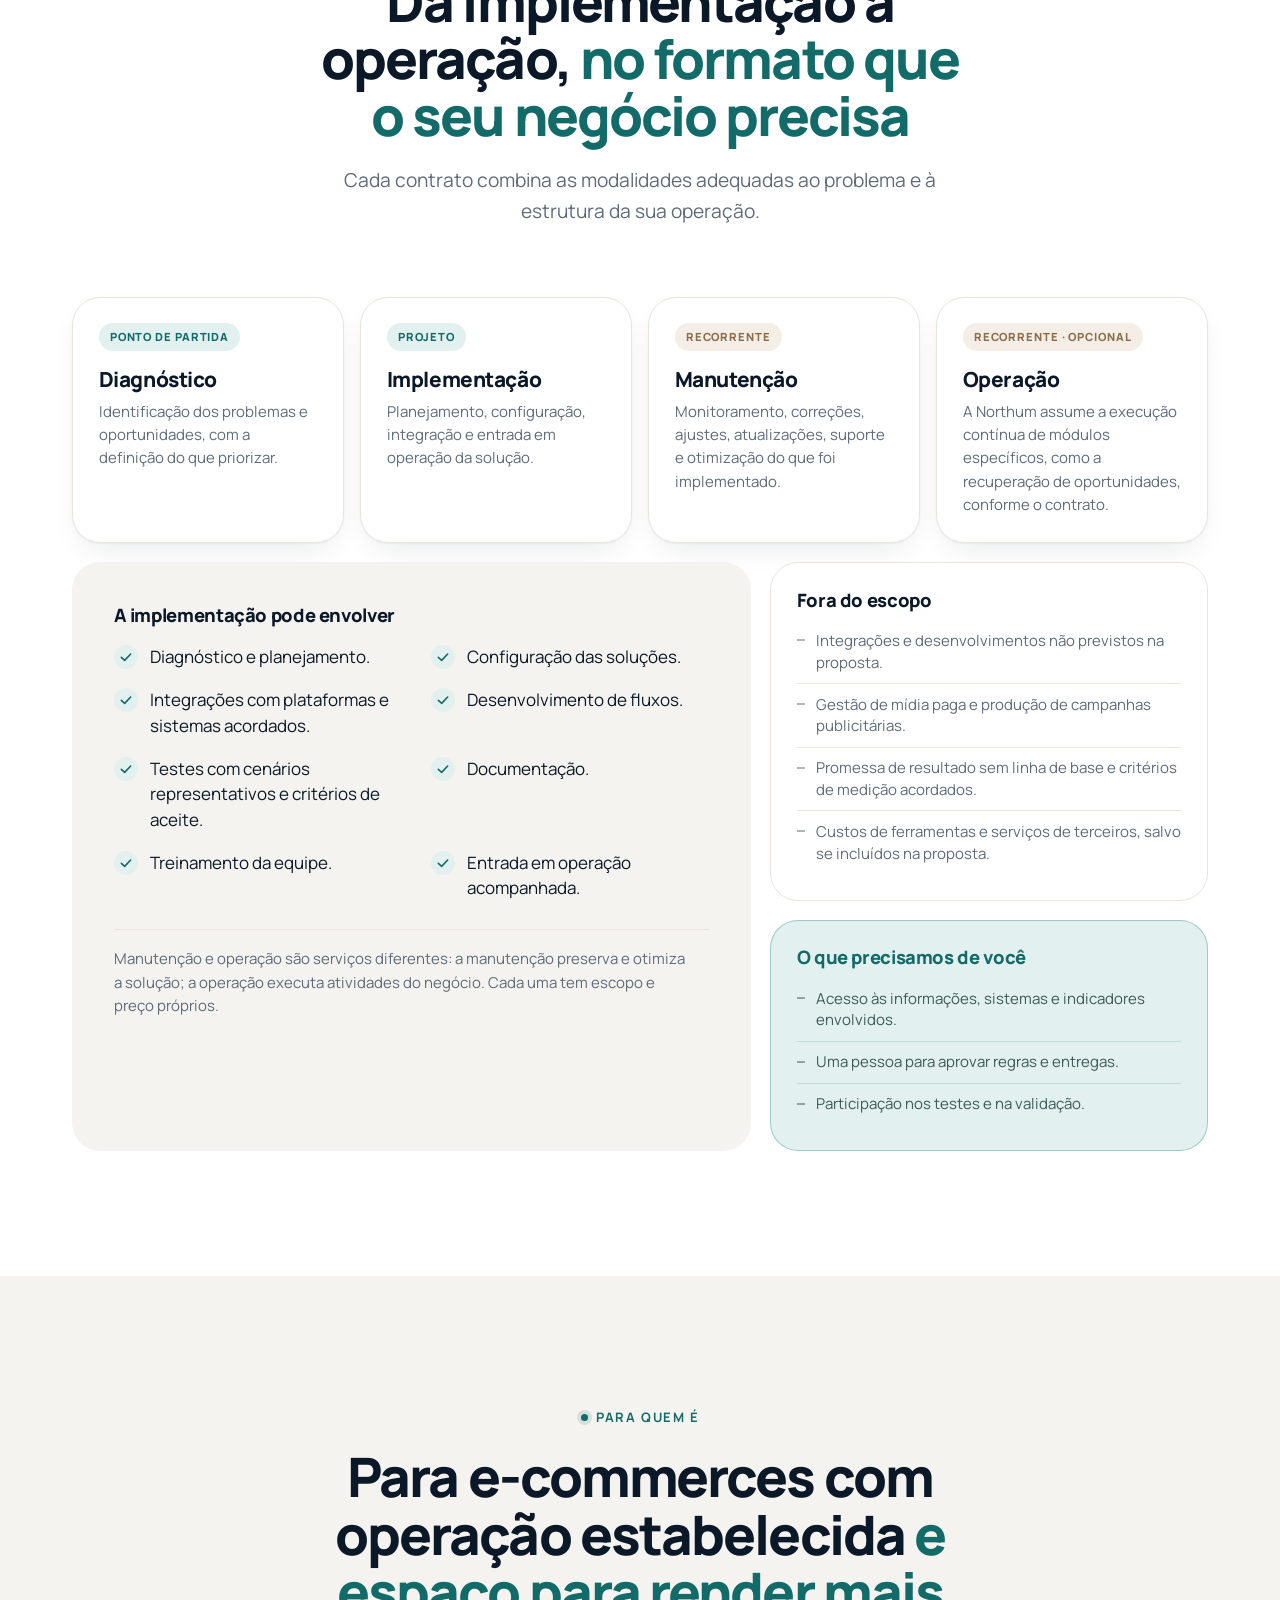
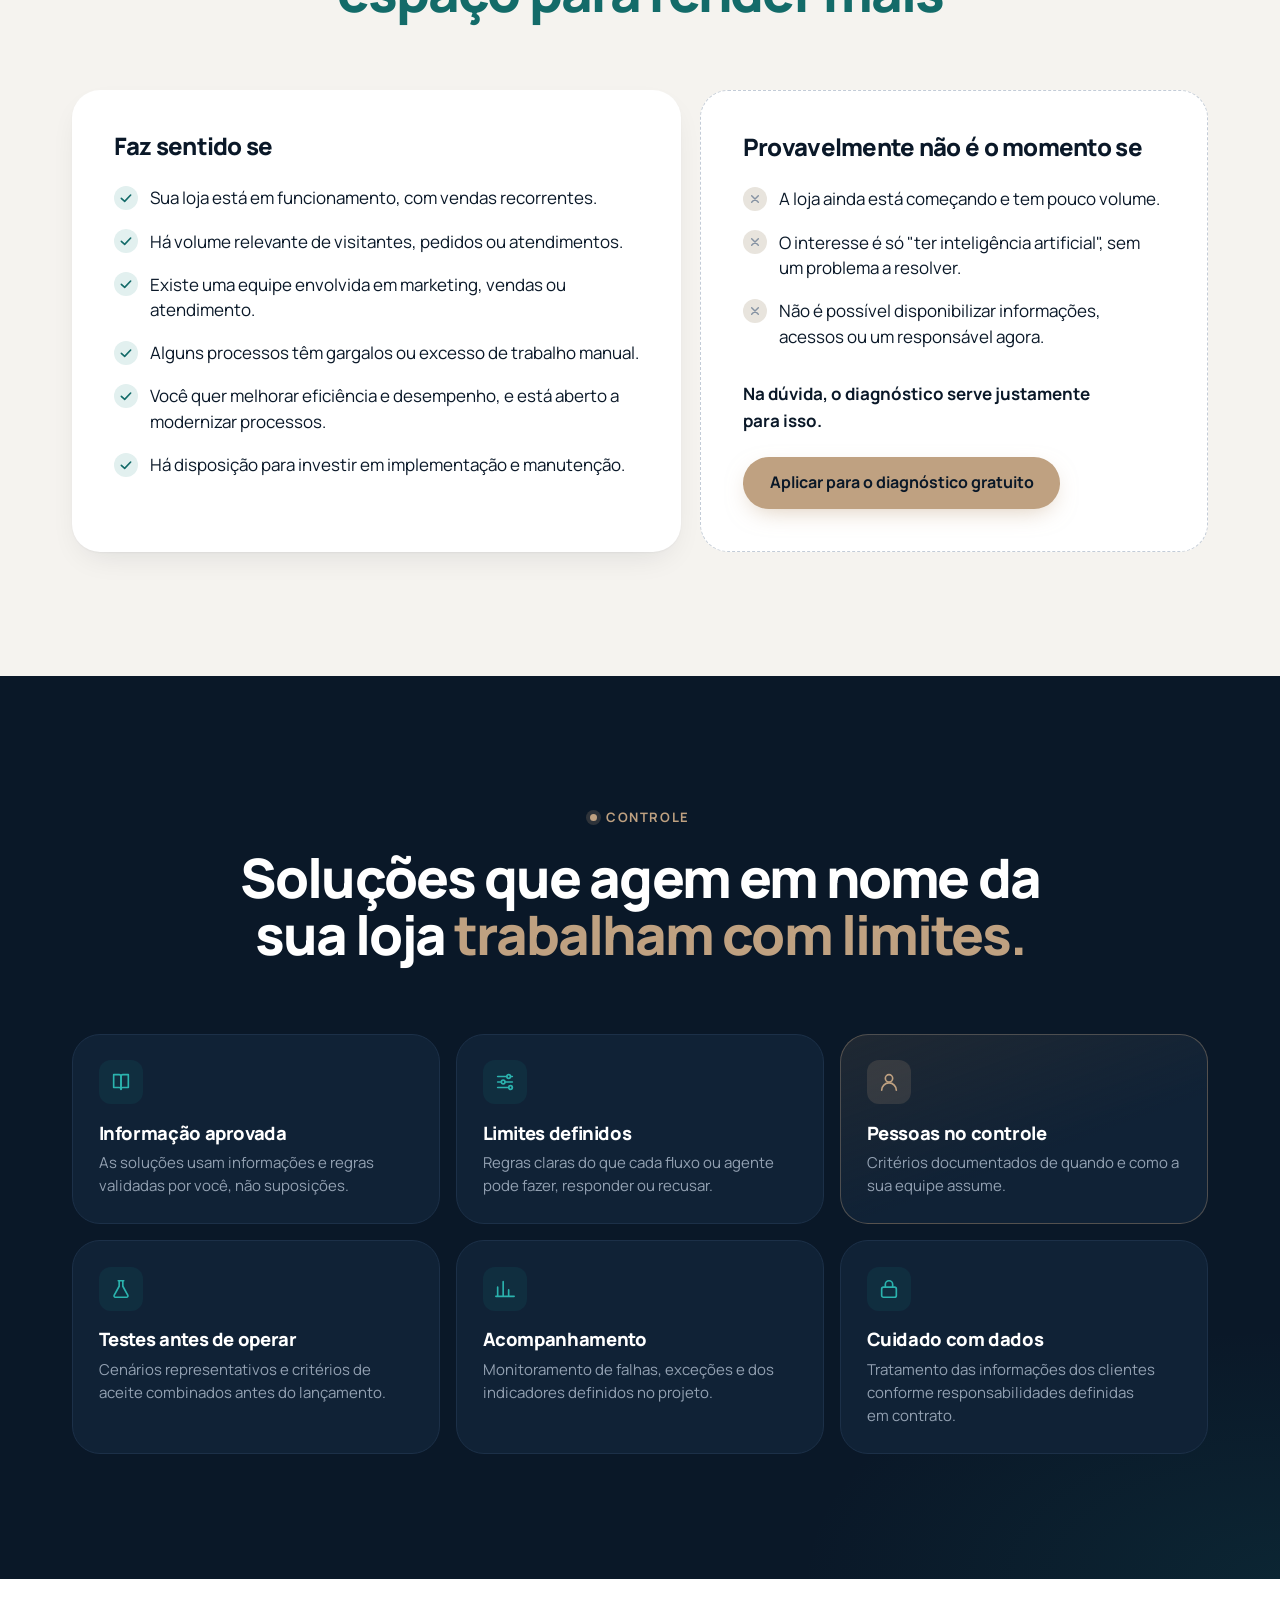
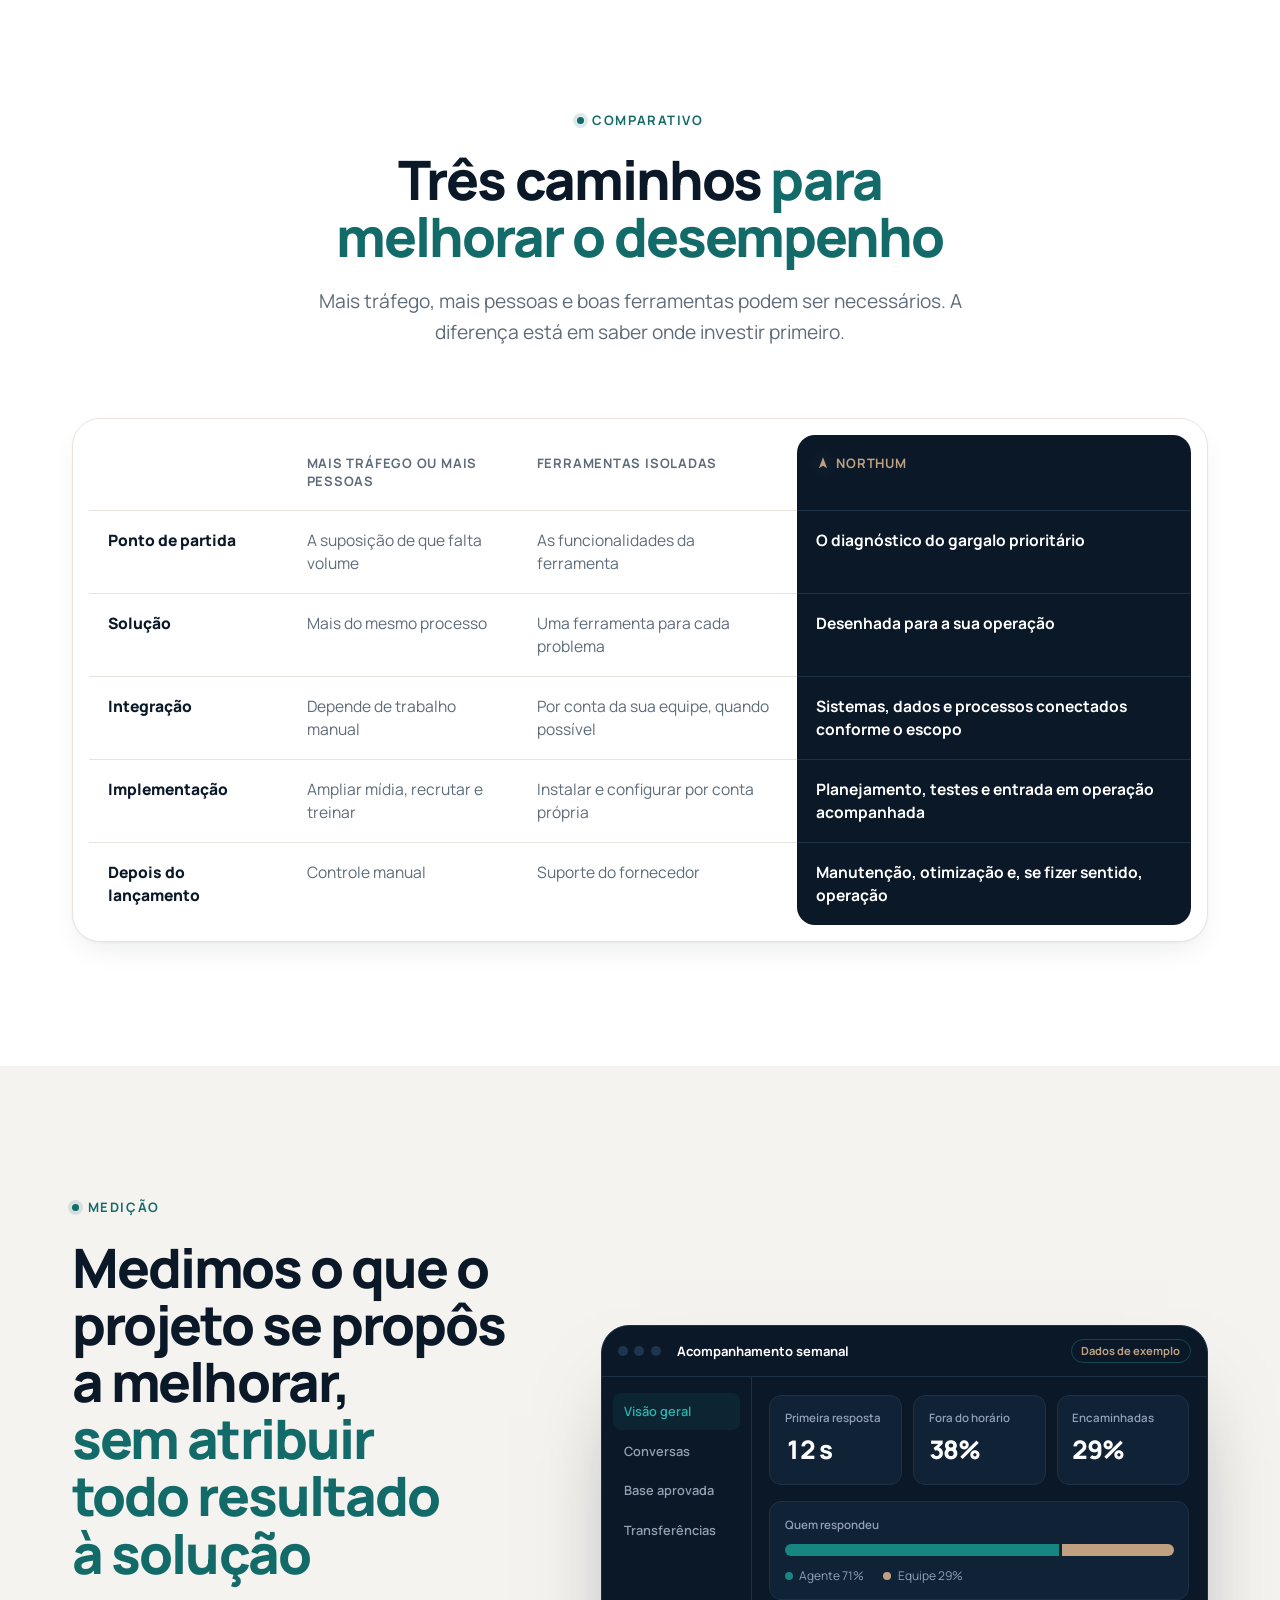
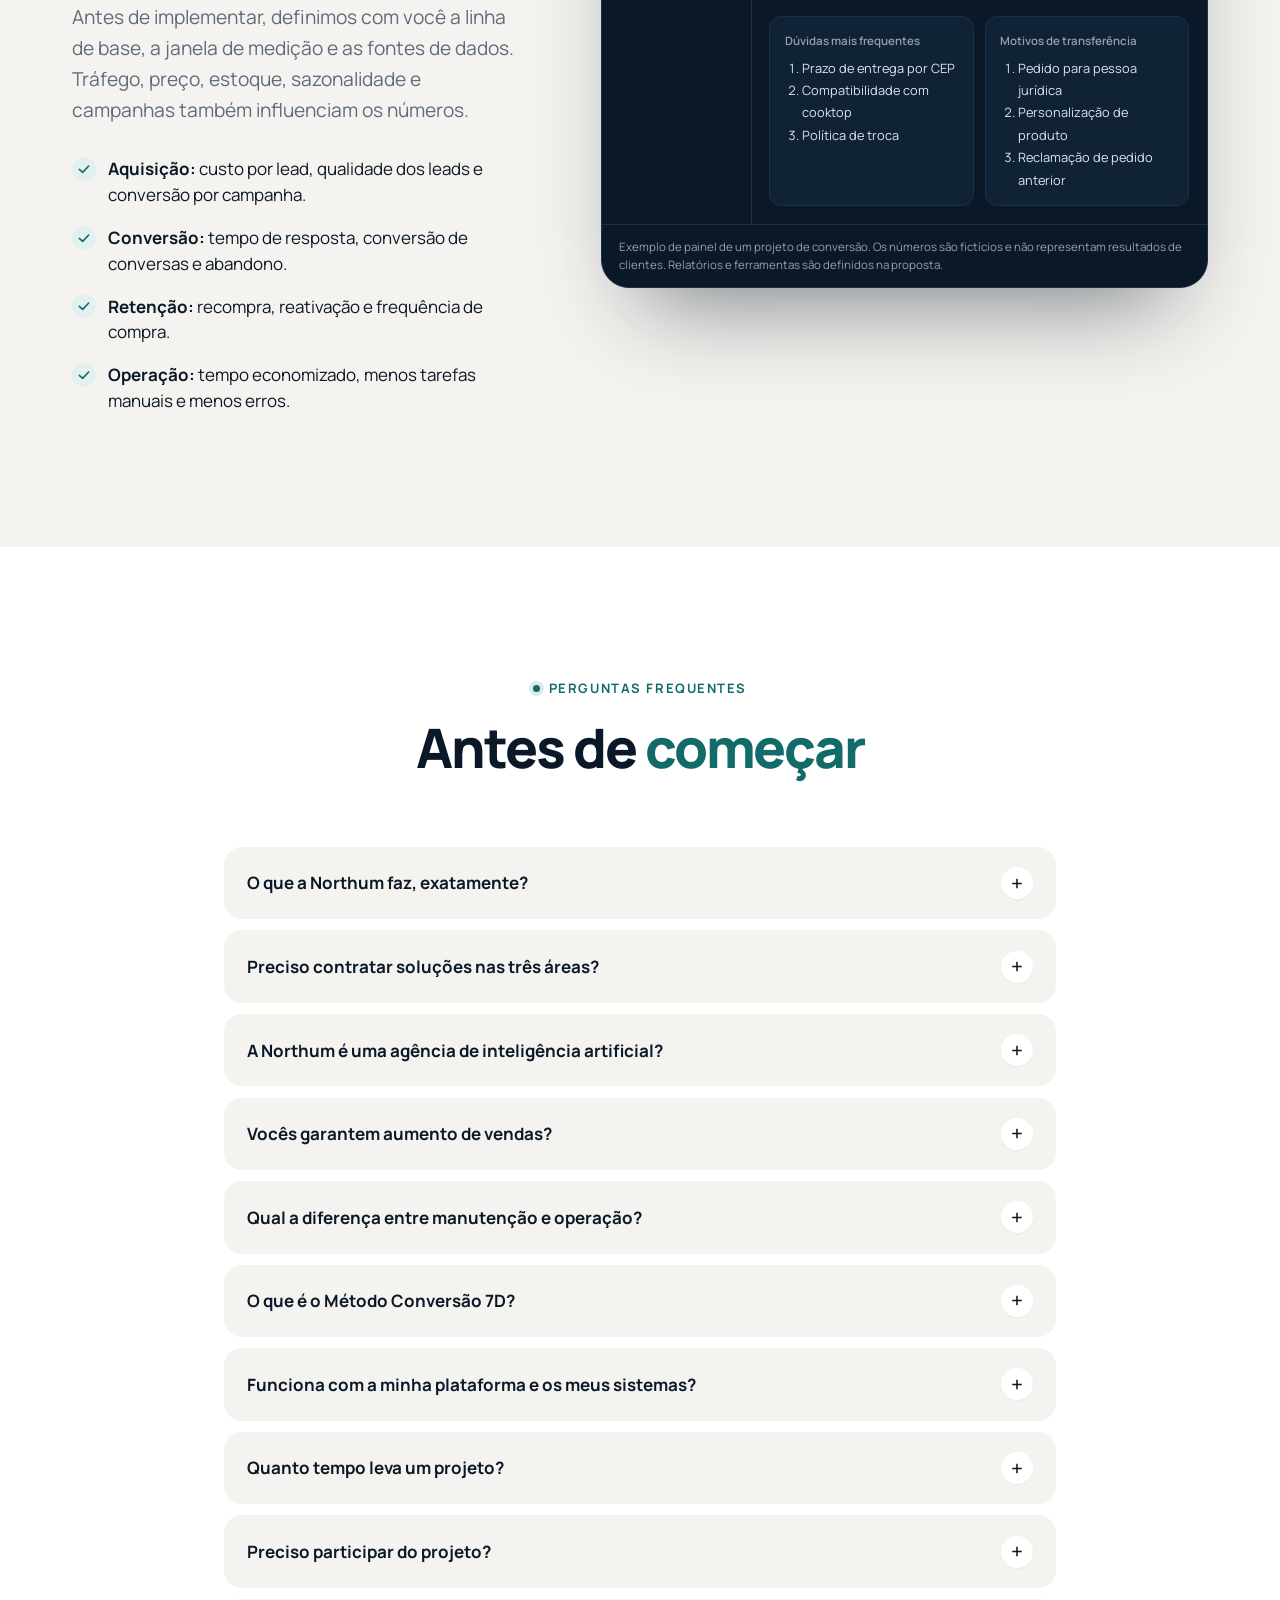
==== commit c5faeef8: "Pop-up de aplicação em 2 passos para o diagnóstico gratuito Todos os botões de diagnóstico abrem um " ====
--- a/index.html
+++ b/index.html
@@ -54,7 +54,7 @@
         <a href="#parceria">Parceria</a>
         <a href="#perguntas">Perguntas</a>
       </nav>
-      <a class="btn btn-primary btn-sm header-cta" href="#diagnostico" data-cta="header">Solicitar diagnóstico</a>
+      <a class="btn btn-primary btn-sm header-cta" href="#diagnostico" data-cta="header">Diagnóstico gratuito</a>
       <button class="nav-toggle" aria-expanded="false" aria-controls="menu" aria-label="Abrir menu"><span></span><span></span></button>
     </div>
   </header>
@@ -70,7 +70,7 @@
         <p class="lead">A Northum identifica os gargalos da jornada do cliente que mais pesam no seu resultado e implementa soluções inteligentes em aquisição, conversão e retenção, integradas à sua operação.</p>
 
         <figure class="hero-player" id="hero-player">
-          <video id="hero-video" controls preload="none" playsinline
+          <video id="hero-video" controls muted autoplay playsinline preload="metadata"
                  poster="assets/video/northum-institucional-capa.jpg"
                  aria-label="Vídeo institucional da Northum">
             <source src="assets/video/northum-institucional.mp4" type="video/mp4">
@@ -87,7 +87,7 @@
         </figure>
 
         <div class="actions">
-          <a class="btn btn-primary" href="#diagnostico" data-cta="hero">Solicitar diagnóstico</a>
+          <a class="btn btn-primary" href="#diagnostico" data-cta="hero">Aplicar para o diagnóstico gratuito</a>
           <a class="btn btn-ghost" href="#como-funciona">Como trabalhamos</a>
         </div>
       </div>
@@ -171,7 +171,7 @@
       <div class="wrap reveal">
         <p class="question-text">Você sabe em que ponto da jornada o seu e-commerce <span class="hl">mais perde oportunidades?</span></p>
         <p class="question-sub">Na atração, na decisão de compra ou depois do primeiro pedido. Antes de investir mais em tráfego ou em equipe, vale saber onde está o gargalo.</p>
-        <a class="btn btn-primary" href="#diagnostico" data-cta="pergunta">Descobrir no diagnóstico</a>
+        <a class="btn btn-primary" href="#diagnostico" data-cta="pergunta">Descobrir no diagnóstico gratuito</a>
       </div>
     </section>
 
@@ -493,7 +493,7 @@
               <li><svg><use href="#i-x"/></svg>Não é possível disponibilizar informações, acessos ou um responsável agora.</li>
             </ul>
             <p class="fit-close">Na dúvida, o diagnóstico serve justamente para isso.</p>
-            <a class="btn btn-primary" href="#diagnostico" data-cta="para-quem">Solicitar diagnóstico</a>
+            <a class="btn btn-primary" href="#diagnostico" data-cta="para-quem">Aplicar para o diagnóstico gratuito</a>
           </article>
         </div>
       </div>
@@ -633,7 +633,7 @@
           <details><summary>Quanto tempo leva um projeto?</summary><p>O prazo é definido na proposta, conforme o escopo, as integrações e a disponibilidade das informações.</p></details>
           <details><summary>Preciso participar do projeto?</summary><p>Sim. Precisamos de alguém da sua equipe para fornecer informações e acessos, aprovar regras e participar dos testes.</p></details>
           <details><summary>Como é cobrado?</summary><p>A implementação é um projeto com valor definido na proposta. Manutenção e operação são contratações recorrentes, com escopo e preço próprios.</p></details>
-          <details><summary>O que é o diagnóstico?</summary><p>Uma conversa para entender a sua operação, identificar onde a jornada do cliente perde oportunidades e verificar se e como a Northum pode ajudar.</p></details>
+          <details><summary>O que é o diagnóstico? Tem custo?</summary><p>O diagnóstico é gratuito. É uma conversa para entender a sua operação, identificar onde a jornada do cliente perde oportunidades e verificar se e como a Northum pode ajudar.</p></details>
         </div>
       </div>
     </section>
@@ -643,9 +643,9 @@
       <div class="hero-dots dots-left" aria-hidden="true"></div>
       <div class="wrap diag">
         <div class="diag-copy reveal">
-          <p class="eyebrow">Diagnóstico</p>
-          <h2>Vamos conversar sobre os desafios <span class="hl">do seu e-commerce</span></h2>
-          <p>Uma conversa para entender a sua operação, encontrar onde a jornada do cliente perde oportunidades e avaliar se a Northum pode ajudar. Se não puder, a gente diz.</p>
+          <p class="eyebrow">Diagnóstico gratuito</p>
+          <h2>Descubra o que mais trava <span class="hl">o seu e-commerce</span></h2>
+          <p>Aplique para um diagnóstico gratuito. Vamos entender a sua operação, encontrar onde a jornada do cliente perde oportunidades e avaliar se a Northum pode ajudar. Se não puder, a gente diz.</p>
           <ul class="ticks ticks-light">
             <li><svg><use href="#i-check"/></svg>Visão dos principais gargalos em aquisição, conversão e retenção.</li>
             <li><svg><use href="#i-check"/></svg>Avaliação de processos, sistemas e informações disponíveis.</li>
@@ -654,75 +654,16 @@
           <p class="diag-alt" data-show-if="whatsapp">Prefere conversar direto? <a href="#" class="js-whatsapp" data-cta="diagnostico-whatsapp">Falar no WhatsApp</a></p>
         </div>
 
-        <form class="form reveal" id="diag-form" novalidate>
-          <h3 class="form-title">Solicite seu diagnóstico</h3>
-          <div class="field">
-            <label for="f-nome">Nome</label>
-            <input id="f-nome" name="nome" type="text" autocomplete="name" required>
-            <p class="err" id="e-nome"></p>
-          </div>
-          <div class="field-row">
-            <div class="field">
-              <label for="f-contato">E-mail ou WhatsApp</label>
-              <input id="f-contato" name="contato" type="text" autocomplete="email" required>
-              <p class="err" id="e-contato"></p>
-            </div>
-            <div class="field">
-              <label for="f-loja">Nome da loja ou site</label>
-              <input id="f-loja" name="loja" type="text" autocomplete="organization" required>
-              <p class="err" id="e-loja"></p>
-            </div>
-          </div>
-          <div class="field-row">
-            <div class="field">
-              <label for="f-papel">Seu papel</label>
-              <select id="f-papel" name="papel" required>
-                <option value="">Selecione</option>
-                <option>Proprietário(a)</option>
-                <option>Gestor(a) de e-commerce</option>
-                <option>Marketing ou vendas</option>
-                <option>Atendimento ou operação</option>
-                <option>Outro</option>
-              </select>
-              <p class="err" id="e-papel"></p>
-            </div>
-            <div class="field">
-              <label for="f-area">Onde está o maior desafio</label>
-              <select id="f-area" name="area" required>
-                <option value="">Selecione</option>
-                <option>Atrair e qualificar clientes</option>
-                <option>Converter contatos em vendas</option>
-                <option>Fazer clientes voltarem a comprar</option>
-                <option>Processos manuais e integrações</option>
-                <option>Ainda não sei</option>
-              </select>
-              <p class="err" id="e-area"></p>
-            </div>
-          </div>
-          <div class="field">
-            <label for="f-volume">Pedidos por mês, aproximadamente</label>
-            <select id="f-volume" name="volume" required>
-              <option value="">Selecione</option>
-              <option>Até 300</option>
-              <option>De 300 a 1.000</option>
-              <option>De 1.000 a 5.000</option>
-              <option>Mais de 5.000</option>
-              <option>Prefiro não informar</option>
-            </select>
-            <p class="err" id="e-volume"></p>
-          </div>
-          <div class="field">
-            <label for="f-desafio">Conte um pouco sobre o desafio <span class="opt">(opcional)</span></label>
-            <textarea id="f-desafio" name="desafio" rows="3"></textarea>
-          </div>
-          <div class="field field-check">
-            <input id="f-lgpd" name="lgpd" type="checkbox" required>
-            <label for="f-lgpd">Concordo com o uso dos meus dados para contato sobre o diagnóstico, conforme a <a href="privacidade.html">política de privacidade</a>.</label>
-            <p class="err" id="e-lgpd"></p>
-          </div>
-          <button class="btn btn-primary btn-block" type="submit">Solicitar diagnóstico</button>
-          <p class="form-status" id="form-status" role="status" aria-live="polite"></p>
-        </form>
+        <div class="form apply-card reveal">
+          <h3 class="form-title">Como funciona a aplicação</h3>
+          <ol class="apply-steps">
+            <li><span>1</span><div><b>Seus dados de contato</b>Nome, e-mail, WhatsApp e se você já tem loja.</div></li>
+            <li><span>2</span><div><b>Sobre a sua loja</b>Segmento, faturamento e tamanho da equipe.</div></li>
+            <li><span>3</span><div><b>Retornamos o contato</b>Para combinar o diagnóstico com você.</div></li>
+          </ol>
+          <a class="btn btn-primary btn-block" href="#diagnostico" data-cta="diagnostico">Aplicar para o diagnóstico gratuito</a>
+          <p class="apply-note">Leva menos de 1 minuto.</p>
+        </div>
       </div>
     </section>
 
@@ -753,6 +694,109 @@
     <p class="wrap footer-copy">© <span id="ano"></span> <span data-config="NOME_EMPRESA">Northum</span>. Todos os direitos reservados.</p>
   </footer>
 
+  <!-- Pop-up de aplicação para o diagnóstico gratuito (aberto pelos botões que apontam para #diagnostico) -->
+  <dialog class="apply-dialog" id="apply-dialog" aria-labelledby="apply-title">
+    <form class="apply" id="apply-form" novalidate>
+      <button class="apply-close" type="button" data-close aria-label="Fechar"><svg viewBox="0 0 24 24" aria-hidden="true"><use href="#i-x"/></svg></button>
+      <div class="apply-progress" aria-hidden="true"><i class="on"></i><i></i></div>
+
+      <div class="apply-step" data-step="1">
+        <p class="apply-kicker">Passo 1 de 2</p>
+        <h2 class="apply-title" id="apply-title">Diagnóstico gratuito</h2>
+        <p class="apply-sub">Informe seus dados de contato.</p>
+        <div class="field">
+          <label for="a-nome">Nome</label>
+          <input id="a-nome" name="nome" type="text" autocomplete="name" required>
+          <p class="err" id="e-nome"></p>
+        </div>
+        <div class="field">
+          <label for="a-email">E-mail</label>
+          <input id="a-email" name="email" type="email" autocomplete="email" inputmode="email" required>
+          <p class="err" id="e-email"></p>
+        </div>
+        <div class="field">
+          <label for="a-whatsapp">WhatsApp com DDD</label>
+          <input id="a-whatsapp" name="whatsapp" type="tel" autocomplete="tel-national" inputmode="tel" placeholder="(11) 98765-4321" required>
+          <p class="err" id="e-whatsapp"></p>
+        </div>
+        <fieldset class="field apply-choice">
+          <legend>Você já tem loja virtual?</legend>
+          <div class="choice-row">
+            <label><input type="radio" name="tem_loja" value="Sim" required><span>Sim</span></label>
+            <label><input type="radio" name="tem_loja" value="Não"><span>Não</span></label>
+          </div>
+          <p class="err" id="e-tem_loja"></p>
+        </fieldset>
+        <p class="apply-legal">Ao continuar, você concorda com a <a href="privacidade.html" target="_blank" rel="noopener">Política de Privacidade</a>.</p>
+        <button class="btn btn-primary btn-block" type="button" id="apply-next">Avançar</button>
+      </div>
+
+      <div class="apply-step" data-step="2" hidden>
+        <p class="apply-kicker">Passo 2 de 2</p>
+        <h2 class="apply-title" id="apply-title-2" data-text-loja="Sobre a sua loja" data-text-sem-loja="Sobre o seu projeto">Sobre a sua loja</h2>
+        <p class="apply-sub">Isso nos ajuda a preparar o diagnóstico.</p>
+        <div class="field">
+          <label for="a-segmento" data-text-loja="Segmento da loja" data-text-sem-loja="Segmento em que pretende atuar">Segmento da loja</label>
+          <select id="a-segmento" name="segmento" required>
+            <option value="">Selecione</option>
+            <option>Moda e acessórios</option>
+            <option>Beleza e cuidados pessoais</option>
+            <option>Casa e decoração</option>
+            <option>Eletrônicos e informática</option>
+            <option>Saúde e suplementos</option>
+            <option>Esporte e lazer</option>
+            <option>Alimentos e bebidas</option>
+            <option>Pet</option>
+            <option>Infantil</option>
+            <option>Outro</option>
+          </select>
+          <p class="err" id="e-segmento"></p>
+        </div>
+        <div class="field" data-only-loja>
+          <label for="a-faturamento">Faturamento mensal</label>
+          <select id="a-faturamento" name="faturamento" required>
+            <option value="">Selecione</option>
+            <option>Até R$ 50 mil</option>
+            <option>De R$ 50 mil a R$ 200 mil</option>
+            <option>De R$ 200 mil a R$ 500 mil</option>
+            <option>De R$ 500 mil a R$ 1 milhão</option>
+            <option>Acima de R$ 1 milhão</option>
+            <option>Prefiro não informar</option>
+          </select>
+          <p class="err" id="e-faturamento"></p>
+        </div>
+        <div class="field">
+          <label for="a-equipe">Tamanho da equipe</label>
+          <select id="a-equipe" name="equipe" required>
+            <option value="">Selecione</option>
+            <option>Só eu</option>
+            <option>De 2 a 5 pessoas</option>
+            <option>De 6 a 15 pessoas</option>
+            <option>De 16 a 50 pessoas</option>
+            <option>Mais de 50 pessoas</option>
+          </select>
+          <p class="err" id="e-equipe"></p>
+        </div>
+        <div class="field" data-only-loja>
+          <label for="a-site">Site da loja <span class="opt">(opcional)</span></label>
+          <input id="a-site" name="site" type="text" inputmode="url" autocomplete="url" placeholder="sualoja.com.br">
+        </div>
+        <div class="apply-actions">
+          <button class="apply-back" type="button" id="apply-back">Voltar</button>
+          <button class="btn btn-primary" type="submit">Enviar aplicação</button>
+        </div>
+        <p class="form-status" id="form-status" role="status" aria-live="polite"></p>
+      </div>
+
+      <div class="apply-step apply-done" data-step="done" hidden>
+        <span class="apply-done-ico" aria-hidden="true"><svg><use href="#i-check"/></svg></span>
+        <h2 class="apply-title" tabindex="-1">Aplicação recebida</h2>
+        <p class="apply-sub" id="apply-done-text">Vamos analisar as suas informações e entrar em contato para combinar o diagnóstico.</p>
+        <button class="btn btn-primary btn-block" type="button" data-close>Fechar</button>
+      </div>
+    </form>
+  </dialog>
+
   <a class="wa-float js-whatsapp" href="#" data-show-if="whatsapp" data-cta="whatsapp-flutuante" aria-label="Falar no WhatsApp">
     <svg viewBox="0 0 24 24" aria-hidden="true"><path d="M12 2a10 10 0 0 0-8.6 15.1L2 22l5-1.3A10 10 0 1 0 12 2Zm0 18.2a8.2 8.2 0 0 1-4.2-1.2l-.3-.2-3 .8.8-2.9-.2-.3A8.2 8.2 0 1 1 12 20.2Zm4.5-6.1c-.2-.1-1.5-.7-1.7-.8s-.4-.1-.6.1-.7.8-.8 1-.3.2-.5.1a6.7 6.7 0 0 1-3.3-2.9c-.3-.4.2-.4.7-1.3a.5.5 0 0 0 0-.5l-.8-1.8c-.2-.5-.4-.4-.6-.4h-.5a1 1 0 0 0-.7.3 3 3 0 0 0-.9 2.2 5.2 5.2 0 0 0 1.1 2.8 11.9 11.9 0 0 0 4.6 4c1.7.7 2.4.8 3.2.7a2.8 2.8 0 0 0 1.8-1.3 2.3 2.3 0 0 0 .2-1.3c-.1-.1-.3-.2-.5-.3Z"/></svg>
     <span>Fale conosco<small>WhatsApp</small></span>
--- a/assets/css/styles.css
+++ b/assets/css/styles.css
@@ -574,6 +574,60 @@
 @media (max-width: 920px) { .diag { grid-template-columns: 1fr; } }
 @media (max-width: 560px) { .field-row { grid-template-columns: 1fr; } }
 
+/* Cartão da seção de diagnóstico: resume a aplicação e abre o pop-up */
+.apply-card { gap: 1.2rem; }
+.apply-steps { display: grid; gap: .9rem; margin-bottom: .4rem; }
+.apply-steps li { display: grid; grid-template-columns: 34px 1fr; gap: .9rem; align-items: start; color: var(--slate); font-size: .9375rem; line-height: 1.5; }
+.apply-steps span { display: grid; place-items: center; width: 34px; height: 34px; border-radius: 50%; background: var(--night); color: var(--gold); font-weight: 800; font-size: .875rem; }
+.apply-steps b { display: block; color: var(--ink); font-size: 1rem; }
+.apply-card .btn { text-align: center; }
+.apply-note { text-align: center; font-size: .875rem; color: var(--slate); }
+
+/* =========================================================
+   Pop-up de aplicação (diagnóstico gratuito)
+   ========================================================= */
+body.dialog-open { overflow: hidden; }
+.apply-dialog { width: min(520px, calc(100% - 2rem)); max-height: calc(100dvh - 2rem); margin: auto; padding: 0; border: 0; border-radius: var(--r-l); background: var(--white); color: var(--ink); box-shadow: var(--shadow-lift); overflow: auto; overscroll-behavior: contain; }
+.apply-dialog::backdrop { background: rgba(6, 16, 28, .72); backdrop-filter: blur(4px); -webkit-backdrop-filter: blur(4px); }
+.apply-dialog[open] { animation: applyIn .25s ease both; }
+@keyframes applyIn { from { opacity: 0; transform: translateY(14px) scale(.98); } to { opacity: 1; transform: none; } }
+.apply { position: relative; padding: clamp(1.5rem, 1rem + 2vw, 2.4rem); }
+.apply [hidden] { display: none !important; }
+.apply-step { display: grid; gap: 1rem; }
+.apply-close { position: absolute; top: 1rem; right: 1rem; display: grid; place-items: center; width: 42px; height: 42px; border-radius: 50%; border: 1px solid var(--line); background: var(--soft); color: var(--ink); cursor: pointer; transition: background-color .15s; }
+.apply-close:hover { background: var(--line); }
+.apply-close svg { width: 18px; height: 18px; }
+.apply-progress { display: flex; gap: .4rem; width: 96px; margin-bottom: 1.2rem; }
+.apply-progress i { flex: 1; height: 4px; border-radius: 4px; background: var(--line); transition: background-color .25s; }
+.apply-progress i.on { background: var(--gold); }
+.apply-kicker { font-size: .75rem; font-weight: 700; letter-spacing: .12em; text-transform: uppercase; color: var(--accent-deep); }
+.apply-title { margin-top: -.6rem; padding-right: 3rem; font-size: clamp(1.6rem, 1.3rem + 1.2vw, 2rem); letter-spacing: -.035em; line-height: 1.1; }
+.apply-title:focus { outline: none; }
+.apply-sub { margin-top: -.5rem; color: var(--slate); line-height: 1.5; }
+.apply-choice { border: 0; padding: 0; margin: 0; min-width: 0; }
+.apply-choice legend { padding: 0; margin-bottom: .4rem; font-size: .875rem; font-weight: 700; }
+.choice-row { display: grid; grid-template-columns: 1fr 1fr; gap: .6rem; }
+.choice-row label { position: relative; cursor: pointer; }
+.choice-row input { position: absolute; opacity: 0; width: 1px; height: 1px; }
+.choice-row span { display: grid; place-items: center; min-height: 50px; border-radius: 12px; border: 1.5px solid var(--line); background: var(--soft); font-weight: 700; transition: border-color .15s, background-color .15s, color .15s; }
+.choice-row label:hover span { border-color: #C9C2B6; }
+.choice-row input:checked + span { border-color: var(--accent-deep); background: var(--accent-soft); color: var(--accent-deep); }
+.choice-row input:focus-visible + span { box-shadow: 0 0 0 4px rgba(19, 107, 105,.18); }
+.choice-row input[aria-invalid="true"] + span { border-color: #C2362B; }
+.apply-legal { text-align: center; font-size: .8125rem; color: var(--slate); }
+.apply-legal a { color: var(--ink); font-weight: 600; text-underline-offset: 3px; }
+.apply-actions { display: flex; align-items: center; justify-content: space-between; gap: 1rem; margin-top: .2rem; }
+.apply-actions .btn { flex: 1; }
+.apply-back { padding: .8rem .4rem; border: 0; background: none; font: 700 1rem var(--font); color: var(--slate); cursor: pointer; text-decoration: underline; text-underline-offset: 4px; }
+.apply-back:hover { color: var(--ink); }
+.apply-done { justify-items: center; text-align: center; padding-top: .5rem; }
+.apply-done .apply-title, .apply-done .apply-sub { margin-top: 0; padding-right: 0; }
+.apply-done-ico { display: grid; place-items: center; width: 64px; height: 64px; border-radius: 50%; background: var(--accent-soft); color: var(--accent-deep); }
+.apply-done-ico svg { width: 30px; height: 30px; }
+@media (max-width: 560px) {
+  .apply-dialog { width: calc(100% - 1rem); max-height: calc(100dvh - 1rem); border-radius: var(--r-m); }
+}
+
 /* =========================================================
    Rodapé
    ========================================================= */
